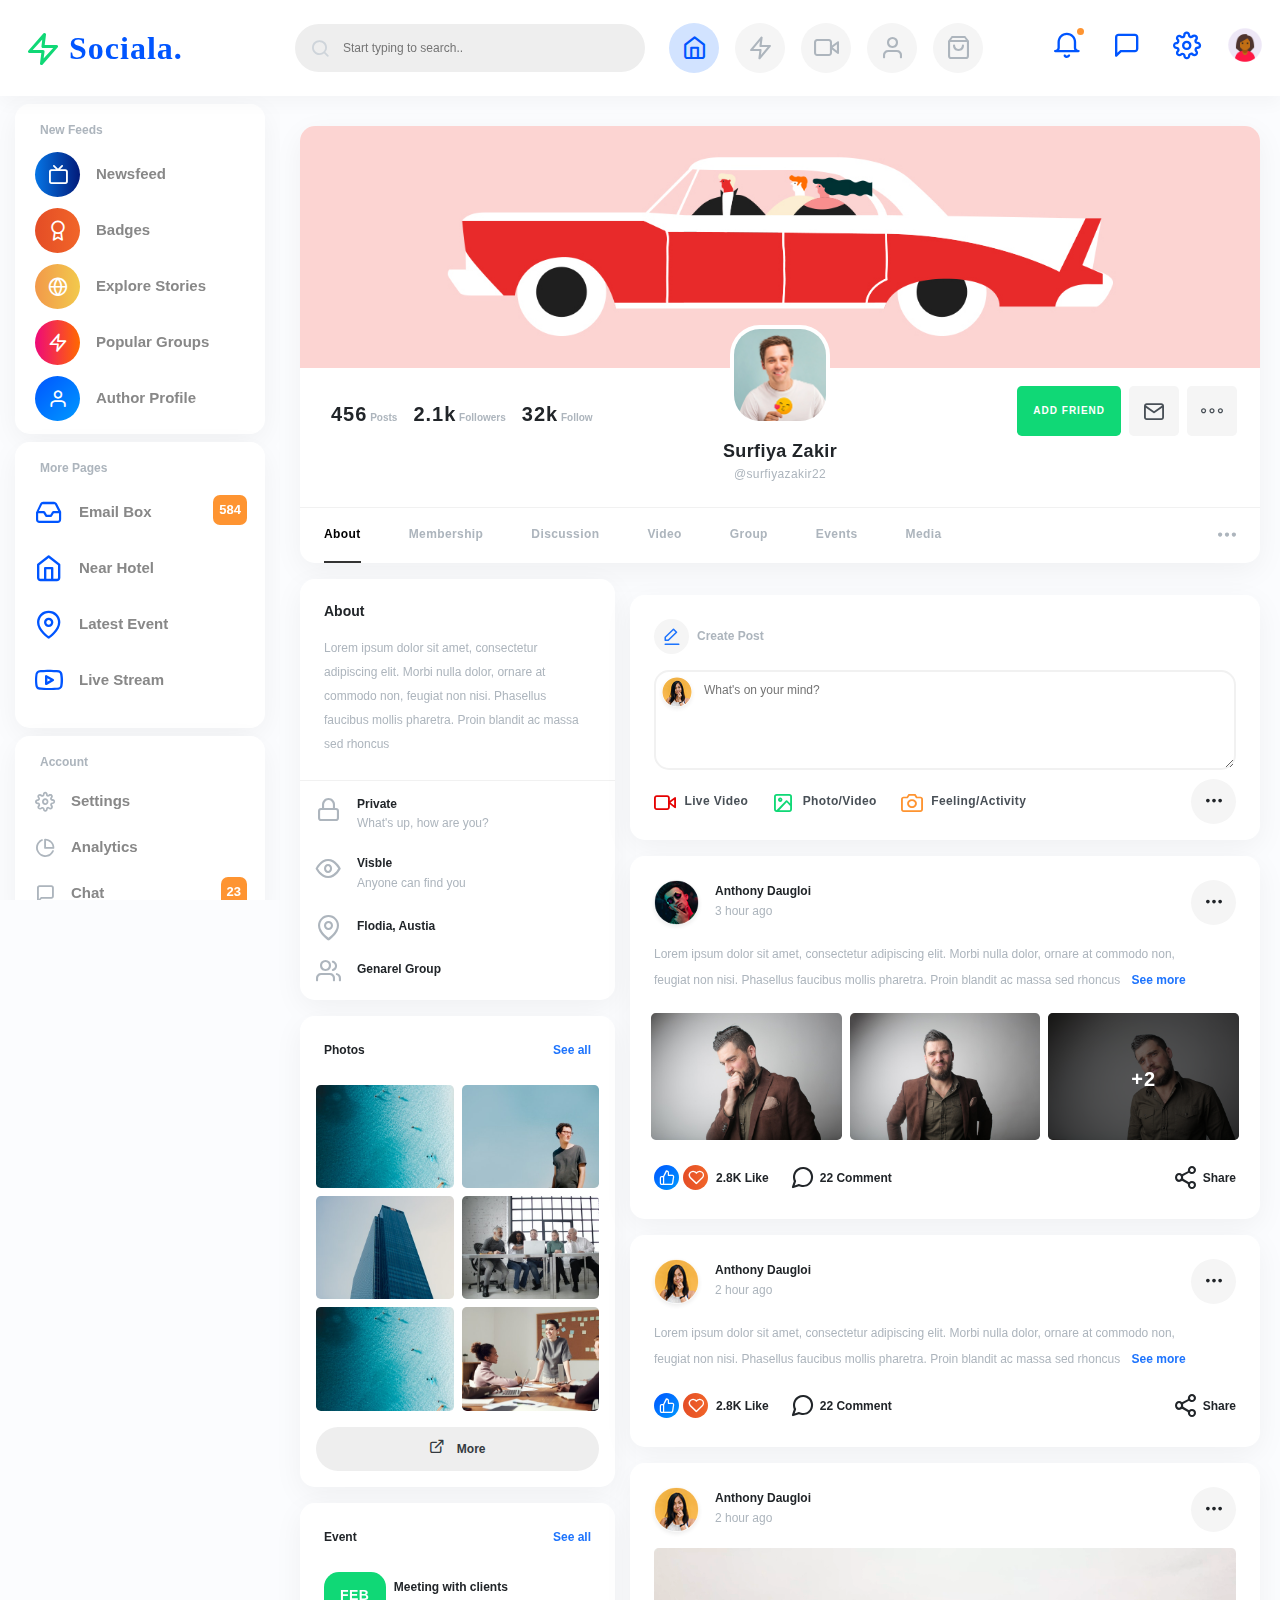
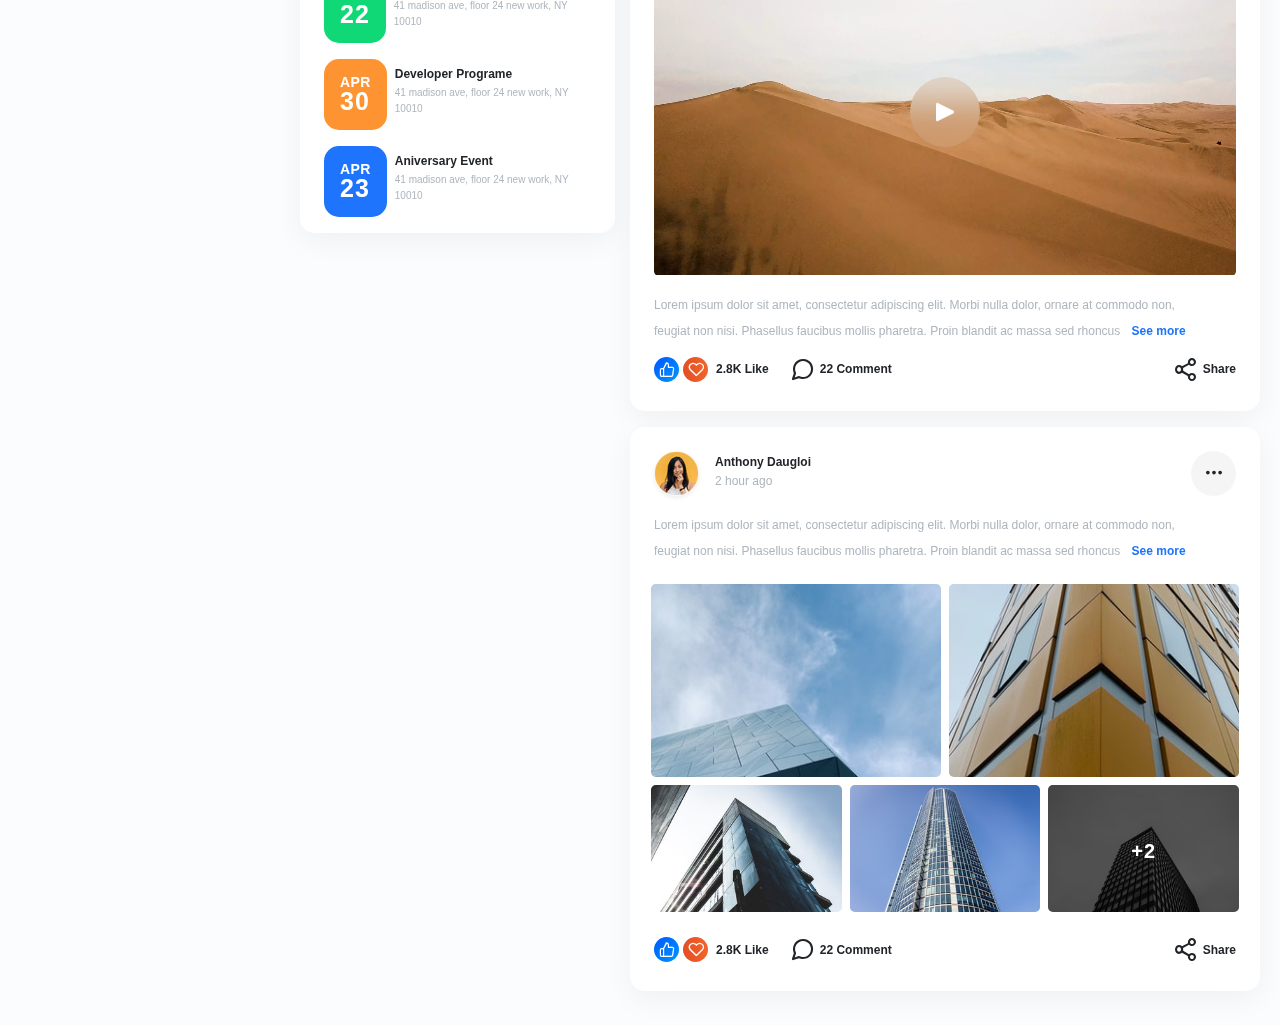
==== author-page.html @ 2d54204a "First Commit" ====
<!DOCTYPE html>
<html lang="en">
<head>
    <meta charset="UTF-8">
    <meta name="viewport" content="width=device-width, initial-scale=1.0">
    <meta http-equiv="X-UA-Compatible" content="ie=edge">
    <title>Sociala - Social Network App HTML Template </title>

    <link rel="stylesheet" href="css/themify-icons.css">
    <link rel="stylesheet" href="css/feather.css">
    <!-- Favicon icon -->
    <link rel="icon" type="image/png" sizes="16x16" href="images/favicon.png">
    <!-- Custom Stylesheet -->
    <link rel="stylesheet" href="css/style.css">
    <link rel="stylesheet" href="css/lightbox.css">

</head>

<body class="color-theme-blue mont-font">

    <div class="preloader"></div>

    
    <div class="main-wrapper">

        <!-- navigation top-->
        <div class="nav-header bg-white shadow-xs border-0">
            <div class="nav-top">
                <a href="index.html"><i class="feather-zap text-success display1-size me-2 ms-0"></i><span class="d-inline-block fredoka-font ls-3 fw-600 text-current font-xxl logo-text mb-0">Sociala. </span> </a>
                <a href="#" class="mob-menu ms-auto me-2 chat-active-btn"><i class="feather-message-circle text-grey-900 font-sm btn-round-md bg-greylight"></i></a>
                <a href="default-video.html" class="mob-menu me-2"><i class="feather-video text-grey-900 font-sm btn-round-md bg-greylight"></i></a>
                <a href="#" class="me-2 menu-search-icon mob-menu"><i class="feather-search text-grey-900 font-sm btn-round-md bg-greylight"></i></a>
                <button class="nav-menu me-0 ms-2"></button>
            </div>
            
            <form action="#" class="float-left header-search">
                <div class="form-group mb-0 icon-input">
                    <i class="feather-search font-sm text-grey-400"></i>
                    <input type="text" placeholder="Start typing to search.." class="bg-grey border-0 lh-32 pt-2 pb-2 ps-5 pe-3 font-xssss fw-500 rounded-xl w350 theme-dark-bg">
                </div>
            </form>
            <a href="default.html" class="p-2 text-center ms-3 menu-icon center-menu-icon"><i class="feather-home font-lg alert-primary btn-round-lg theme-dark-bg text-current "></i></a>
            <a href="default-storie.html" class="p-2 text-center ms-0 menu-icon center-menu-icon"><i class="feather-zap font-lg bg-greylight btn-round-lg theme-dark-bg text-grey-500 "></i></a>
            <a href="default-video.html" class="p-2 text-center ms-0 menu-icon center-menu-icon"><i class="feather-video font-lg bg-greylight btn-round-lg theme-dark-bg text-grey-500 "></i></a>
            <a href="default-group.html" class="p-2 text-center ms-0 menu-icon center-menu-icon"><i class="feather-user font-lg bg-greylight btn-round-lg theme-dark-bg text-grey-500 "></i></a>
            <a href="shop-2.html" class="p-2 text-center ms-0 menu-icon center-menu-icon"><i class="feather-shopping-bag font-lg bg-greylight btn-round-lg theme-dark-bg text-grey-500 "></i></a>

            <a href="#" class="p-2 text-center ms-auto menu-icon" id="dropdownMenu3" data-toggle="dropdown" aria-haspopup="true" aria-expanded="false" data-bs-toggle="dropdown"><span class="dot-count bg-warning"></span><i class="feather-bell font-xl text-current"></i></a>
            <div class="dropdown-menu dropdown-menu-end p-4 rounded-3 border-0 shadow-lg" aria-labelledby="dropdownMenu3">
                
                <h4 class="fw-700 font-xss mb-4">Notification</h4>
                <div class="card bg-transparent-card w-100 border-0 ps-5 mb-3">
                    <img src="images/user-8.png" alt="user" class="w40 position-absolute left-0">
                    <h5 class="font-xsss text-grey-900 mb-1 mt-0 fw-700 d-block">Hendrix Stamp <span class="text-grey-400 font-xsssss fw-600 float-right mt-1"> 3 min</span></h5>
                    <h6 class="text-grey-500 fw-500 font-xssss lh-4">There are many variations of pass..</h6>
                </div>
                <div class="card bg-transparent-card w-100 border-0 ps-5 mb-3">
                    <img src="images/user-4.png" alt="user" class="w40 position-absolute left-0">
                    <h5 class="font-xsss text-grey-900 mb-1 mt-0 fw-700 d-block">Goria Coast <span class="text-grey-400 font-xsssss fw-600 float-right mt-1"> 2 min</span></h5>
                    <h6 class="text-grey-500 fw-500 font-xssss lh-4">Mobile Apps UI Designer is require..</h6>
                </div>

                <div class="card bg-transparent-card w-100 border-0 ps-5 mb-3">
                    <img src="images/user-7.png" alt="user" class="w40 position-absolute left-0">
                    <h5 class="font-xsss text-grey-900 mb-1 mt-0 fw-700 d-block">Surfiya Zakir <span class="text-grey-400 font-xsssss fw-600 float-right mt-1"> 1 min</span></h5>
                    <h6 class="text-grey-500 fw-500 font-xssss lh-4">Mobile Apps UI Designer is require..</h6>
                </div>
                <div class="card bg-transparent-card w-100 border-0 ps-5">
                    <img src="images/user-6.png" alt="user" class="w40 position-absolute left-0">
                    <h5 class="font-xsss text-grey-900 mb-1 mt-0 fw-700 d-block">Victor Exrixon <span class="text-grey-400 font-xsssss fw-600 float-right mt-1"> 30 sec</span></h5>
                    <h6 class="text-grey-500 fw-500 font-xssss lh-4">Mobile Apps UI Designer is require..</h6>
                </div>
            </div>
            <a href="#" class="p-2 text-center ms-3 menu-icon chat-active-btn"><i class="feather-message-square font-xl text-current"></i></a>
            <div class="p-2 text-center ms-3 position-relative dropdown-menu-icon menu-icon cursor-pointer">
                <i class="feather-settings animation-spin d-inline-block font-xl text-current"></i>
                <div class="dropdown-menu-settings switchcolor-wrap">
                    <h4 class="fw-700 font-sm mb-4">Settings</h4>
                    <h6 class="font-xssss text-grey-500 fw-700 mb-3 d-block">Choose Color Theme</h6>
                    <ul>
                        <li>
                            <label class="item-radio item-content">
                                <input type="radio" name="color-radio" value="red" checked=""><i class="ti-check"></i>
                                <span class="circle-color bg-red" style="background-color: #ff3b30;"></span>
                            </label>
                        </li>
                        <li>
                            <label class="item-radio item-content">
                                <input type="radio" name="color-radio" value="green"><i class="ti-check"></i>
                                <span class="circle-color bg-green" style="background-color: #4cd964;"></span>
                            </label>
                        </li>
                        <li>
                            <label class="item-radio item-content">
                                <input type="radio" name="color-radio" value="blue" checked=""><i class="ti-check"></i>
                                <span class="circle-color bg-blue" style="background-color: #132977;"></span>
                            </label>
                        </li>
                        <li>
                            <label class="item-radio item-content">
                                <input type="radio" name="color-radio" value="pink"><i class="ti-check"></i>
                                <span class="circle-color bg-pink" style="background-color: #ff2d55;"></span>
                            </label>
                        </li>
                        <li>
                            <label class="item-radio item-content">
                                <input type="radio" name="color-radio" value="yellow"><i class="ti-check"></i>
                                <span class="circle-color bg-yellow" style="background-color: #ffcc00;"></span>
                            </label>
                        </li>
                        <li>
                            <label class="item-radio item-content">
                                <input type="radio" name="color-radio" value="orange"><i class="ti-check"></i>
                                <span class="circle-color bg-orange" style="background-color: #ff9500;"></span>
                            </label>
                        </li>
                        <li>
                            <label class="item-radio item-content">
                                <input type="radio" name="color-radio" value="gray"><i class="ti-check"></i>
                                <span class="circle-color bg-gray" style="background-color: #8e8e93;"></span>
                            </label>
                        </li>

                        <li>
                            <label class="item-radio item-content">
                                <input type="radio" name="color-radio" value="brown"><i class="ti-check"></i>
                                <span class="circle-color bg-brown" style="background-color: #D2691E;"></span>
                            </label>
                        </li>
                        <li>
                            <label class="item-radio item-content">
                                <input type="radio" name="color-radio" value="darkgreen"><i class="ti-check"></i>
                                <span class="circle-color bg-darkgreen" style="background-color: #228B22;"></span>
                            </label>
                        </li>
                        <li>
                            <label class="item-radio item-content">
                                <input type="radio" name="color-radio" value="deeppink"><i class="ti-check"></i>
                                <span class="circle-color bg-deeppink" style="background-color: #FFC0CB;"></span>
                            </label>
                        </li>
                        <li>
                            <label class="item-radio item-content">
                                <input type="radio" name="color-radio" value="cadetblue"><i class="ti-check"></i>
                                <span class="circle-color bg-cadetblue" style="background-color: #5f9ea0;"></span>
                            </label>
                        </li>
                        <li>
                            <label class="item-radio item-content">
                                <input type="radio" name="color-radio" value="darkorchid"><i class="ti-check"></i>
                                <span class="circle-color bg-darkorchid" style="background-color: #9932cc;"></span>
                            </label>
                        </li>
                    </ul>
                    
                    <div class="card bg-transparent-card border-0 d-block mt-3">
                        <h4 class="d-inline font-xssss mont-font fw-700">Header Background</h4>
                        <div class="d-inline float-right mt-1">
                            <label class="toggle toggle-menu-color"><input type="checkbox"><span class="toggle-icon"></span></label>
                        </div>
                    </div>
                    <div class="card bg-transparent-card border-0 d-block mt-3">
                        <h4 class="d-inline font-xssss mont-font fw-700">Menu Position</h4>
                        <div class="d-inline float-right mt-1">
                            <label class="toggle toggle-menu"><input type="checkbox"><span class="toggle-icon"></span></label>
                        </div>
                    </div>
                    <div class="card bg-transparent-card border-0 d-block mt-3">
                        <h4 class="d-inline font-xssss mont-font fw-700">Dark Mode</h4>
                        <div class="d-inline float-right mt-1">
                            <label class="toggle toggle-dark"><input type="checkbox"><span class="toggle-icon"></span></label>
                        </div>
                    </div>
                    
                </div>
            </div>
            

            <a href="default-settings.html" class="p-0 ms-3 menu-icon"><img src="images/profile-4.png" alt="user" class="w40 mt--1"></a>
            
        </div>
        <!-- navigation top -->

        <!-- navigation left -->
        <nav class="navigation scroll-bar">
            <div class="container ps-0 pe-0">
                <div class="nav-content">
                    <div class="nav-wrap bg-white bg-transparent-card rounded-xxl shadow-xss pt-3 pb-1 mb-2 mt-2">
                        <div class="nav-caption fw-600 font-xssss text-grey-500"><span>New </span>Feeds</div>
                        <ul class="mb-1 top-content">
                            <li class="logo d-none d-xl-block d-lg-block"></li>
                            <li><a href="default.html" class="nav-content-bttn open-font" ><i class="feather-tv btn-round-md bg-blue-gradiant me-3"></i><span>Newsfeed</span></a></li>
                            <li><a href="default-badge.html" class="nav-content-bttn open-font" ><i class="feather-award btn-round-md bg-red-gradiant me-3"></i><span>Badges</span></a></li>
                            <li><a href="default-storie.html" class="nav-content-bttn open-font" ><i class="feather-globe btn-round-md bg-gold-gradiant me-3"></i><span>Explore Stories</span></a></li>
                            <li><a href="default-group.html" class="nav-content-bttn open-font" ><i class="feather-zap btn-round-md bg-mini-gradiant me-3"></i><span>Popular Groups</span></a></li>
                            <li><a href="user-page.html" class="nav-content-bttn open-font"><i class="feather-user btn-round-md bg-primary-gradiant me-3"></i><span>Author Profile </span></a></li>                        
                        </ul>
                    </div>

                    <div class="nav-wrap bg-white bg-transparent-card rounded-xxl shadow-xss pt-3 pb-1 mb-2">
                        <div class="nav-caption fw-600 font-xssss text-grey-500"><span>More </span>Pages</div>
                        <ul class="mb-3">
                            <li><a href="default-email-box.html" class="nav-content-bttn open-font"><i class="font-xl text-current feather-inbox me-3"></i><span>Email Box</span><span class="circle-count bg-warning mt-1">584</span></a></li>
                            <li><a href="default-hotel.html" class="nav-content-bttn open-font"><i class="font-xl text-current feather-home me-3"></i><span>Near Hotel</span></a></li>
                            <li><a href="default-event.html" class="nav-content-bttn open-font"><i class="font-xl text-current feather-map-pin me-3"></i><span>Latest Event</span></a></li>
                            <li><a href="default-live-stream.html" class="nav-content-bttn open-font"><i class="font-xl text-current feather-youtube me-3"></i><span>Live Stream</span></a></li>                        
                        </ul>
                    </div>
                    <div class="nav-wrap bg-white bg-transparent-card rounded-xxl shadow-xss pt-3 pb-1">
                        <div class="nav-caption fw-600 font-xssss text-grey-500"><span></span> Account</div>
                        <ul class="mb-1">
                            <li class="logo d-none d-xl-block d-lg-block"></li>
                            <li><a href="default-settings.html" class="nav-content-bttn open-font h-auto pt-2 pb-2"><i class="font-sm feather-settings me-3 text-grey-500"></i><span>Settings</span></a></li>
                            <li><a href="default-analytics.html" class="nav-content-bttn open-font h-auto pt-2 pb-2"><i class="font-sm feather-pie-chart me-3 text-grey-500"></i><span>Analytics</span></a></li>
                            <li><a href="default-message.html" class="nav-content-bttn open-font h-auto pt-2 pb-2"><i class="font-sm feather-message-square me-3 text-grey-500"></i><span>Chat</span><span class="circle-count bg-warning mt-0">23</span></a></li>
                        </ul>
                    </div>
                </div>
            </div>
        </nav>
        <!-- navigation left -->
        <!-- main content -->
        <div class="main-content right-chat-active">
            
            <div class="middle-sidebar-bottom">
                <div class="middle-sidebar-left">
                    <div class="row">
                        <div class="col-xl-12">
                            <div class="card w-100 shadow-xss rounded-xxl border-0 mb-3 mt-3 overflow-hidden">
                                <div class="card-body position-relative h240 bg-image-cover bg-image-center" style="background-image: url(images/bb-9.jpg);"></div>
                                <div class="card-body d-block pt-4 text-center position-relative">
                                    <figure class="avatar mt--6 position-relative w75 z-index-1 w100 z-index-1 ms-auto me-auto"><img src="images/pt-1.jpg" alt="image" class="p-1 bg-white rounded-xl w-100"></figure>

                                    <h4 class="font-xs ls-1 fw-700 text-grey-900">Surfiya Zakir <span class="d-block font-xssss fw-500 mt-1 lh-3 text-grey-500">@surfiyazakir22</span></h4>
                                    <div class="d-flex align-items-center pt-0 position-absolute left-15 top-10 mt-4 ms-2">
                                        <h4 class="font-xsssss text-center d-none d-lg-block text-grey-500 fw-600 ms-2 me-2"><b class="text-grey-900 mb-1 font-sm fw-700 d-inline-block ls-3 text-dark">456 </b> Posts</h4>
                                        <h4 class="font-xsssss text-center d-none d-lg-block text-grey-500 fw-600 ms-2 me-2"><b class="text-grey-900 mb-1 font-sm fw-700 d-inline-block ls-3 text-dark">2.1k </b> Followers</h4>
                                        <h4 class="font-xsssss text-center d-none d-lg-block text-grey-500 fw-600 ms-2 me-2"><b class="text-grey-900 mb-1 font-sm fw-700 d-inline-block ls-3 text-dark">32k </b> Follow</h4>
                                    </div>
                                    <div class="d-flex align-items-center justify-content-center position-absolute right-15 top-10 mt-2 me-2">
                                        <a href="#" class="d-none d-lg-block bg-success p-3 z-index-1 rounded-3 text-white font-xsssss text-uppercase fw-700 ls-3">Add Friend</a>
                                        <a href="#" class="d-none d-lg-block bg-greylight btn-round-lg ms-2 rounded-3 text-grey-700"><i class="feather-mail font-md"></i></a>
                                        <a href="#" id="dropdownMenu8" class="d-none d-lg-block btn-round-lg ms-2 rounded-3 text-grey-700 bg-greylight" data-toggle="dropdown" aria-haspopup="true" aria-expanded="false"><i class="ti-more font-md"></i></a>
                                        <div class="dropdown-menu dropdown-menu-end p-4 rounded-xxl border-0 shadow-lg" aria-labelledby="dropdownMenu8">
                                            <div class="card-body p-0 d-flex">
                                                <i class="feather-bookmark text-grey-500 me-3 font-lg"></i>
                                                <h4 class="fw-600 text-grey-900 font-xssss mt-0 me-0">Save Link <span class="d-block font-xsssss fw-500 mt-1 lh-3 text-grey-500">Add this to your saved items</span></h4>
                                            </div>
                                            <div class="card-body p-0 d-flex mt-2">
                                                <i class="feather-alert-circle text-grey-500 me-3 font-lg"></i>
                                                <h4 class="fw-600 text-grey-900 font-xssss mt-0 me-0">Hide Post <span class="d-block font-xsssss fw-500 mt-1 lh-3 text-grey-500">Save to your saved items</span></h4>
                                            </div>
                                            <div class="card-body p-0 d-flex mt-2">
                                                <i class="feather-alert-octagon text-grey-500 me-3 font-lg"></i>
                                                <h4 class="fw-600 text-grey-900 font-xssss mt-0 me-0">Hide all from Group <span class="d-block font-xsssss fw-500 mt-1 lh-3 text-grey-500">Save to your saved items</span></h4>
                                            </div>
                                            <div class="card-body p-0 d-flex mt-2">
                                                <i class="feather-lock text-grey-500 me-3 font-lg"></i>
                                                <h4 class="fw-600 mb-0 text-grey-900 font-xssss mt-0 me-0">Unfollow Group <span class="d-block font-xsssss fw-500 mt-1 lh-3 text-grey-500">Save to your saved items</span></h4>
                                            </div>
                                        </div>
                                    </div>
                                </div>
                                
                                <div class="card-body d-block w-100 shadow-none mb-0 p-0 border-top-xs">
                                    <ul class="nav nav-tabs h55 d-flex product-info-tab border-bottom-0 ps-4" id="pills-tab" role="tablist">
                                        <li class="active list-inline-item me-5"><a class="fw-700 font-xssss text-grey-500 pt-3 pb-3 ls-1 d-inline-block active" href="#navtabs1" data-toggle="tab">About</a></li>
                                        <li class="list-inline-item me-5"><a class="fw-700 font-xssss text-grey-500 pt-3 pb-3 ls-1 d-inline-block" href="#navtabs2" data-toggle="tab">Membership</a></li>
                                        <li class="list-inline-item me-5"><a class="fw-700 font-xssss text-grey-500 pt-3 pb-3 ls-1 d-inline-block" href="#navtabs3" data-toggle="tab">Discussion</a></li>
                                        <li class="list-inline-item me-5"><a class="fw-700 font-xssss text-grey-500 pt-3 pb-3 ls-1 d-inline-block" href="#navtabs4" data-toggle="tab">Video</a></li>
                                        <li class="list-inline-item me-5"><a class="fw-700 font-xssss text-grey-500 pt-3 pb-3 ls-1 d-inline-block" href="#navtabs3" data-toggle="tab">Group</a></li>
                                        <li class="list-inline-item me-5"><a class="fw-700 font-xssss text-grey-500 pt-3 pb-3 ls-1 d-inline-block" href="#navtabs1" data-toggle="tab">Events</a></li>
                                        <li class="list-inline-item me-5"><a class="fw-700 me-sm-5 font-xssss text-grey-500 pt-3 pb-3 ls-1 d-inline-block" href="#navtabs7" data-toggle="tab">Media</a></li>
                                        <li class="list-inline-item ms-auto mt-3 me-4"><a href="#" class=""><i class="ti-more-alt text-grey-500 font-xs"></i></a></li>
                                    </ul>
                                </div>
                            </div>
                        </div>
                        <div class="col-xl-4 col-xxl-3 col-lg-4 pe-0">
                            <div class="card w-100 shadow-xss rounded-xxl border-0 mb-3">
                                <div class="card-body d-block p-4">
                                    <h4 class="fw-700 mb-3 font-xsss text-grey-900">About</h4>
                                    <p class="fw-500 text-grey-500 lh-24 font-xssss mb-0">Lorem ipsum dolor sit amet, consectetur adipiscing elit. Morbi nulla dolor, ornare at commodo non, feugiat non nisi. Phasellus faucibus mollis pharetra. Proin blandit ac massa sed rhoncus</p>
                                </div>
                                <div class="card-body border-top-xs d-flex">
                                    <i class="feather-lock text-grey-500 me-3 font-lg"></i>
                                    <h4 class="fw-700 text-grey-900 font-xssss mt-0">Private <span class="d-block font-xssss fw-500 mt-1 lh-3 text-grey-500">What's up, how are you?</span></h4>
                                </div>

                                <div class="card-body d-flex pt-0">
                                    <i class="feather-eye text-grey-500 me-3 font-lg"></i>
                                    <h4 class="fw-700 text-grey-900 font-xssss mt-0">Visble <span class="d-block font-xssss fw-500 mt-1 lh-3 text-grey-500">Anyone can find you</span></h4>
                                </div>
                                <div class="card-body d-flex pt-0">
                                    <i class="feather-map-pin text-grey-500 me-3 font-lg"></i>
                                    <h4 class="fw-700 text-grey-900 font-xssss mt-1">Flodia, Austia </h4>
                                </div>
                                <div class="card-body d-flex pt-0">
                                    <i class="feather-users text-grey-500 me-3 font-lg"></i>
                                    <h4 class="fw-700 text-grey-900 font-xssss mt-1">Genarel Group</h4>
                                </div>
                            </div>
                            <div class="card w-100 shadow-xss rounded-xxl border-0 mb-3">
                                <div class="card-body d-flex align-items-center  p-4">
                                    <h4 class="fw-700 mb-0 font-xssss text-grey-900">Photos</h4>
                                    <a href="#" class="fw-600 ms-auto font-xssss text-primary">See all</a>
                                </div>
                                <div class="card-body d-block pt-0 pb-2">
                                    <div class="row">
                                        <div class="col-6 mb-2 pe-1"><a href="images/e-2.jpg" data-lightbox="roadtrip"><img src="images/e-2.jpg" alt="image" class="img-fluid rounded-3 w-100"></a></div>
                                        <div class="col-6 mb-2 ps-1"><a href="images/e-3.jpg" data-lightbox="roadtrip"><img src="images/e-3.jpg" alt="image" class="img-fluid rounded-3 w-100"></a></div>
                                        <div class="col-6 mb-2 pe-1"><a href="images/e-4.jpg" data-lightbox="roadtrip"><img src="images/e-4.jpg" alt="image" class="img-fluid rounded-3 w-100"></a></div>
                                        <div class="col-6 mb-2 ps-1"><a href="images/e-5.jpg" data-lightbox="roadtrip"><img src="images/e-5.jpg" alt="image" class="img-fluid rounded-3 w-100"></a></div>
                                        <div class="col-6 mb-2 pe-1"><a href="images/e-2.jpg" data-lightbox="roadtrip"><img src="images/e-2.jpg" alt="image" class="img-fluid rounded-3 w-100"></a></div>
                                        <div class="col-6 mb-2 ps-1"><a href="images/e-1.jpg" data-lightbox="roadtrip"><img src="images/e-1.jpg" alt="image" class="img-fluid rounded-3 w-100"></a></div>
                                    </div>
                                </div>
                                <div class="card-body d-block w-100 pt-0">
                                    <a href="#" class="p-2 lh-28 w-100 d-block bg-grey text-grey-800 text-center font-xssss fw-700 rounded-xl"><i class="feather-external-link font-xss me-2"></i> More</a>
                                </div>
                            </div>
                            
                            <div class="card w-100 shadow-xss rounded-xxl border-0 mb-3">
                                <div class="card-body d-flex align-items-center  p-4">
                                    <h4 class="fw-700 mb-0 font-xssss text-grey-900">Event</h4>
                                    <a href="#" class="fw-600 ms-auto font-xssss text-primary">See all</a>
                                </div>
                                <div class="card-body d-flex pt-0 ps-4 pe-4 pb-3 overflow-hidden">
                                    <div class="bg-success me-2 p-3 rounded-xxl"><h4 class="fw-700 font-lg ls-3 lh-1 text-white mb-0"><span class="ls-1 d-block font-xsss text-white fw-600">FEB</span>22</h4></div>
                                    <h4 class="fw-700 text-grey-900 font-xssss mt-2">Meeting with clients <span class="d-block font-xsssss fw-500 mt-1 lh-4 text-grey-500">41 madison ave, floor 24 new work, NY 10010</span> </h4>
                                </div>

                                <div class="card-body d-flex pt-0 ps-4 pe-4 pb-3 overflow-hidden">
                                    <div class="bg-warning me-2 p-3 rounded-xxl"><h4 class="fw-700 font-lg ls-3 lh-1 text-white mb-0"><span class="ls-1 d-block font-xsss text-white fw-600">APR</span>30</h4></div>
                                    <h4 class="fw-700 text-grey-900 font-xssss mt-2">Developer Programe <span class="d-block font-xsssss fw-500 mt-1 lh-4 text-grey-500">41 madison ave, floor 24 new work, NY 10010</span> </h4>
                                </div>

                                <div class="card-body d-flex pt-0 ps-4 pe-4 pb-3 overflow-hidden">
                                    <div class="bg-primary me-2 p-3 rounded-xxl"><h4 class="fw-700 font-lg ls-3 lh-1 text-white mb-0"><span class="ls-1 d-block font-xsss text-white fw-600">APR</span>23</h4></div>
                                    <h4 class="fw-700 text-grey-900 font-xssss mt-2">Aniversary Event <span class="d-block font-xsssss fw-500 mt-1 lh-4 text-grey-500">41 madison ave, floor 24 new work, NY 10010</span> </h4>
                                </div>
                                 
                            </div>

                        </div>
                        <div class="col-xl-8 col-xxl-9 col-lg-8">

                            <div class="card w-100 shadow-xss rounded-xxl border-0 ps-4 pt-4 pe-4 pb-3 mb-3 mt-3">
                                <div class="card-body p-0">
                                    <a href="#" class=" font-xssss fw-600 text-grey-500 card-body p-0 d-flex align-items-center"><i class="btn-round-sm font-xs text-primary feather-edit-3 me-2 bg-greylight"></i>Create Post</a>
                                </div>
                                <div class="card-body p-0 mt-3 position-relative">
                                    <figure class="avatar position-absolute ms-2 mt-1 top-5"><img src="images/user-8.png" alt="image" class="shadow-sm rounded-circle w30"></figure>
                                    <textarea name="message" class="h100 bor-0 w-100 rounded-xxl p-2 ps-5 font-xssss text-grey-500 fw-500 border-light-md theme-dark-bg" cols="30" rows="10" placeholder="What's on your mind?"></textarea>
                                </div>
                                <div class="card-body d-flex p-0 mt-0">
                                    <a href="#" class="d-flex align-items-center font-xssss fw-600 ls-1 text-grey-700 text-dark pe-4"><i class="font-md text-danger feather-video me-2"></i><span class="d-none-xs">Live Video</span></a>
                                    <a href="#" class="d-flex align-items-center font-xssss fw-600 ls-1 text-grey-700 text-dark pe-4"><i class="font-md text-success feather-image me-2"></i><span class="d-none-xs">Photo/Video</span></a>
                                    <a href="#" class="d-flex align-items-center font-xssss fw-600 ls-1 text-grey-700 text-dark pe-4"><i class="font-md text-warning feather-camera me-2"></i><span class="d-none-xs">Feeling/Activity</span></a>
                                    <a href="#" class="ms-auto" id="dropdownMenu4" data-toggle="dropdown" aria-haspopup="true" aria-expanded="false"><i class="ti-more-alt text-grey-900 btn-round-md bg-greylight font-xss"></i></a>
                                    <div class="dropdown-menu dropdown-menu-end p-4 rounded-xxl border-0 shadow-lg" aria-labelledby="dropdownMenu4">
                                        <div class="card-body p-0 d-flex">
                                            <i class="feather-bookmark text-grey-500 me-3 font-lg"></i>
                                            <h4 class="fw-600 text-grey-900 font-xssss mt-0 me-4">Save Link <span class="d-block font-xsssss fw-500 mt-1 lh-3 text-grey-500">Add this to your saved items</span></h4>
                                        </div>
                                        <div class="card-body p-0 d-flex mt-2">
                                            <i class="feather-alert-circle text-grey-500 me-3 font-lg"></i>
                                            <h4 class="fw-600 text-grey-900 font-xssss mt-0 me-4">Hide Post <span class="d-block font-xsssss fw-500 mt-1 lh-3 text-grey-500">Save to your saved items</span></h4>
                                        </div>
                                        <div class="card-body p-0 d-flex mt-2">
                                            <i class="feather-alert-octagon text-grey-500 me-3 font-lg"></i>
                                            <h4 class="fw-600 text-grey-900 font-xssss mt-0 me-4">Hide all from Group <span class="d-block font-xsssss fw-500 mt-1 lh-3 text-grey-500">Save to your saved items</span></h4>
                                        </div>
                                        <div class="card-body p-0 d-flex mt-2">
                                            <i class="feather-lock text-grey-500 me-3 font-lg"></i>
                                            <h4 class="fw-600 mb-0 text-grey-900 font-xssss mt-0 me-4">Unfollow Group <span class="d-block font-xsssss fw-500 mt-1 lh-3 text-grey-500">Save to your saved items</span></h4>
                                        </div>
                                    </div>
                                </div>
                            </div>


                            <div class="card w-100 shadow-xss rounded-xxl border-0 p-4 mb-3">
                                <div class="card-body p-0 d-flex">
                                    <figure class="avatar me-3"><img src="images/user-7.png" alt="image" class="shadow-sm rounded-circle w45"></figure>
                                    <h4 class="fw-700 text-grey-900 font-xssss mt-1">Anthony Daugloi <span class="d-block font-xssss fw-500 mt-1 lh-3 text-grey-500">3 hour ago</span></h4>
                                    <a href="#" class="ms-auto" id="dropdownMenu21" data-toggle="dropdown" aria-haspopup="true" aria-expanded="false"><i class="ti-more-alt text-grey-900 btn-round-md bg-greylight font-xss"></i></a>
                                    <div class="dropdown-menu dropdown-menu-end p-4 rounded-xxl border-0 shadow-lg" aria-labelledby="dropdownMenu21">
                                        <div class="card-body p-0 d-flex">
                                            <i class="feather-bookmark text-grey-500 me-3 font-lg"></i>
                                            <h4 class="fw-600 text-grey-900 font-xssss mt-0 me-4">Save Link <span class="d-block font-xsssss fw-500 mt-1 lh-3 text-grey-500">Add this to your saved items</span></h4>
                                        </div>
                                        <div class="card-body p-0 d-flex mt-2">
                                            <i class="feather-alert-circle text-grey-500 me-3 font-lg"></i>
                                            <h4 class="fw-600 text-grey-900 font-xssss mt-0 me-4">Hide Post <span class="d-block font-xsssss fw-500 mt-1 lh-3 text-grey-500">Save to your saved items</span></h4>
                                        </div>
                                        <div class="card-body p-0 d-flex mt-2">
                                            <i class="feather-alert-octagon text-grey-500 me-3 font-lg"></i>
                                            <h4 class="fw-600 text-grey-900 font-xssss mt-0 me-4">Hide all from Group <span class="d-block font-xsssss fw-500 mt-1 lh-3 text-grey-500">Save to your saved items</span></h4>
                                        </div>
                                        <div class="card-body p-0 d-flex mt-2">
                                            <i class="feather-lock text-grey-500 me-3 font-lg"></i>
                                            <h4 class="fw-600 mb-0 text-grey-900 font-xssss mt-0 me-4">Unfollow Group <span class="d-block font-xsssss fw-500 mt-1 lh-3 text-grey-500">Save to your saved items</span></h4>
                                        </div>
                                    </div>
                                </div>
                                <div class="card-body p-0 me-lg-5">
                                    <p class="fw-500 text-grey-500 lh-26 font-xssss w-100">Lorem ipsum dolor sit amet, consectetur adipiscing elit. Morbi nulla dolor, ornare at commodo non, feugiat non nisi. Phasellus faucibus mollis pharetra. Proin blandit ac massa sed rhoncus <a href="#" class="fw-600 text-primary ms-2">See more</a></p>
                                </div>
                                <div class="card-body d-block p-0">
                                    <div class="row ps-2 pe-2">
                                        <div class="col-xs-4 col-sm-4 p-1"><a href="images/t-10.jpg" data-lightbox="roadtrip"><img src="images/t-10.jpg" class="rounded-3 w-100" alt="image"></a></div>
                                        <div class="col-xs-4 col-sm-4 p-1"><a href="images/t-11.jpg" data-lightbox="roadtrip"><img src="images/t-11.jpg" class="rounded-3 w-100" alt="image"></a></div>
                                        <div class="col-xs-4 col-sm-4 p-1"><a href="images/t-12.jpg" data-lightbox="roadtrip" class="position-relative d-block"><img src="images/t-12.jpg" class="rounded-3 w-100" alt="image"><span class="img-count font-sm text-white ls-3 fw-600"><b>+2</b></span></a></div>
                                    </div>
                                </div>
                                <div class="card-body d-flex p-0 mt-3">
                                    <a href="#" class="d-flex align-items-center fw-600 text-grey-900 text-dark lh-26 font-xssss me-3"><i class="feather-thumbs-up text-white bg-primary-gradiant me-1 btn-round-xs font-xss"></i> <i class="feather-heart text-white bg-red-gradiant me-2 btn-round-xs font-xss"></i>2.8K Like</a>
                                    <a href="#" class="d-flex align-items-center fw-600 text-grey-900 text-dark lh-26 font-xssss"><i class="feather-message-circle text-dark text-grey-900 btn-round-sm font-lg"></i>22 Comment</a>
                                    <a href="#" class="ms-auto d-flex align-items-center fw-600 text-grey-900 text-dark lh-26 font-xssss"><i class="feather-share-2 text-grey-900 text-dark btn-round-sm font-lg"></i><span class="d-none-xs">Share</span></a>
                                </div>
                            </div>
                            
                            <div class="card w-100 shadow-xss rounded-xxl border-0 p-4 mb-0">
                                <div class="card-body p-0 d-flex">
                                    <figure class="avatar me-3"><img src="images/user-8.png" alt="image" class="shadow-sm rounded-circle w45"></figure>
                                    <h4 class="fw-700 text-grey-900 font-xssss mt-1">Anthony Daugloi <span class="d-block font-xssss fw-500 mt-1 lh-3 text-grey-500">2 hour ago</span></h4>
                                    <a href="#" class="ms-auto" id="dropdownMenu2" data-toggle="dropdown" aria-haspopup="true" aria-expanded="false"><i class="ti-more-alt text-grey-900 btn-round-md bg-greylight font-xss"></i></a>
                                    <div class="dropdown-menu dropdown-menu-end p-4 rounded-xxl border-0 shadow-lg" aria-labelledby="dropdownMenu2">
                                        <div class="card-body p-0 d-flex">
                                            <i class="feather-bookmark text-grey-500 me-3 font-lg"></i>
                                            <h4 class="fw-600 text-grey-900 font-xssss mt-0 me-4">Save Link <span class="d-block font-xsssss fw-500 mt-1 lh-3 text-grey-500">Add this to your saved items</span></h4>
                                        </div>
                                        <div class="card-body p-0 d-flex mt-2">
                                            <i class="feather-alert-circle text-grey-500 me-3 font-lg"></i>
                                            <h4 class="fw-600 text-grey-900 font-xssss mt-0 me-4">Hide Post <span class="d-block font-xsssss fw-500 mt-1 lh-3 text-grey-500">Save to your saved items</span></h4>
                                        </div>
                                        <div class="card-body p-0 d-flex mt-2">
                                            <i class="feather-alert-octagon text-grey-500 me-3 font-lg"></i>
                                            <h4 class="fw-600 text-grey-900 font-xssss mt-0 me-4">Hide all from Group <span class="d-block font-xsssss fw-500 mt-1 lh-3 text-grey-500">Save to your saved items</span></h4>
                                        </div>
                                        <div class="card-body p-0 d-flex mt-2">
                                            <i class="feather-lock text-grey-500 me-3 font-lg"></i>
                                            <h4 class="fw-600 mb-0 text-grey-900 font-xssss mt-0 me-4">Unfollow Group <span class="d-block font-xsssss fw-500 mt-1 lh-3 text-grey-500">Save to your saved items</span></h4>
                                        </div>
                                    </div>
                                </div>
                                <div class="card-body p-0 me-lg-5">
                                    <p class="fw-500 text-grey-500 lh-26 font-xssss w-100">Lorem ipsum dolor sit amet, consectetur adipiscing elit. Morbi nulla dolor, ornare at commodo non, feugiat non nisi. Phasellus faucibus mollis pharetra. Proin blandit ac massa sed rhoncus <a href="#" class="fw-600 text-primary ms-2">See more</a></p>
                                </div>
                                <div class="card-body d-flex p-0">
                                    <a href="#" class="d-flex align-items-center fw-600 text-grey-900 text-dark lh-26 font-xssss me-3"><i class="feather-thumbs-up text-white bg-primary-gradiant me-1 btn-round-xs font-xss"></i> <i class="feather-heart text-white bg-red-gradiant me-2 btn-round-xs font-xss"></i>2.8K Like</a>
                                    <a href="#" class="d-flex align-items-center fw-600 text-grey-900 text-dark lh-26 font-xssss"><i class="feather-message-circle text-dark text-grey-900 btn-round-sm font-lg"></i>22 Comment</a>
                                    <a href="#" class="ms-auto d-flex align-items-center fw-600 text-grey-900 text-dark lh-26 font-xssss"><i class="feather-share-2 text-grey-900 text-dark btn-round-sm font-lg"></i><span class="d-none-xs">Share</span></a>
                                </div>
                            </div>



                            <div class="card w-100 shadow-xss rounded-xxl border-0 p-4 mb-3 mt-3">
                                <div class="card-body p-0 d-flex">
                                    <figure class="avatar me-3"><img src="images/user-8.png" alt="image" class="shadow-sm rounded-circle w45"></figure>
                                    <h4 class="fw-700 text-grey-900 font-xssss mt-1">Anthony Daugloi <span class="d-block font-xssss fw-500 mt-1 lh-3 text-grey-500">2 hour ago</span></h4>
                                    <a href="#" class="ms-auto" id="dropdownMenu5" data-toggle="dropdown" aria-haspopup="true" aria-expanded="false"><i class="ti-more-alt text-grey-900 btn-round-md bg-greylight font-xss"></i></a>
                                    <div class="dropdown-menu dropdown-menu-end p-4 rounded-xxl border-0 shadow-lg" aria-labelledby="dropdownMenu5">
                                        <div class="card-body p-0 d-flex">
                                            <i class="feather-bookmark text-grey-500 me-3 font-lg"></i>
                                            <h4 class="fw-600 text-grey-900 font-xssss mt-0 me-4">Save Link <span class="d-block font-xsssss fw-500 mt-1 lh-3 text-grey-500">Add this to your saved items</span></h4>
                                        </div>
                                        <div class="card-body p-0 d-flex mt-2">
                                            <i class="feather-alert-circle text-grey-500 me-3 font-lg"></i>
                                            <h4 class="fw-600 text-grey-900 font-xssss mt-0 me-4">Hide Post <span class="d-block font-xsssss fw-500 mt-1 lh-3 text-grey-500">Save to your saved items</span></h4>
                                        </div>
                                        <div class="card-body p-0 d-flex mt-2">
                                            <i class="feather-alert-octagon text-grey-500 me-3 font-lg"></i>
                                            <h4 class="fw-600 text-grey-900 font-xssss mt-0 me-4">Hide all from Group <span class="d-block font-xsssss fw-500 mt-1 lh-3 text-grey-500">Save to your saved items</span></h4>
                                        </div>
                                        <div class="card-body p-0 d-flex mt-2">
                                            <i class="feather-lock text-grey-500 me-3 font-lg"></i>
                                            <h4 class="fw-600 mb-0 text-grey-900 font-xssss mt-0 me-4">Unfollow Group <span class="d-block font-xsssss fw-500 mt-1 lh-3 text-grey-500">Save to your saved items</span></h4>
                                        </div>
                                    </div>
                                </div>
                                <div class="card-body p-0 mb-3 rounded-3 overflow-hidden">
                                    <a href="#" class="video-btn">
                                        <video autoplay loop class="float-right w-100">
                                            <source src="images/v-2.mp4" type="video/mp4">
                                        </video>
                                    </a>
                                </div>
                                <div class="card-body p-0 me-lg-5">
                                    <p class="fw-500 text-grey-500 lh-26 font-xssss w-100 mb-2">Lorem ipsum dolor sit amet, consectetur adipiscing elit. Morbi nulla dolor, ornare at commodo non, feugiat non nisi. Phasellus faucibus mollis pharetra. Proin blandit ac massa sed rhoncus <a href="#" class="fw-600 text-primary ms-2">See more</a></p>
                                </div>
                                <div class="card-body d-flex p-0">
                                    <a href="#" class="d-flex align-items-center fw-600 text-grey-900 text-dark lh-26 font-xssss me-3"><i class="feather-thumbs-up text-white bg-primary-gradiant me-1 btn-round-xs font-xss"></i> <i class="feather-heart text-white bg-red-gradiant me-2 btn-round-xs font-xss"></i>2.8K Like</a>
                                    <a href="#" class="d-flex align-items-center fw-600 text-grey-900 text-dark lh-26 font-xssss"><i class="feather-message-circle text-dark text-grey-900 btn-round-sm font-lg"></i>22 Comment</a>
                                    <a href="#" class="ms-auto d-flex align-items-center fw-600 text-grey-900 text-dark lh-26 font-xssss"><i class="feather-share-2 text-grey-900 text-dark btn-round-sm font-lg"></i><span class="d-none-xs">Share</span></a>
                                </div>
                            </div>

                            <div class="card w-100 shadow-xss rounded-xxl border-0 p-4 mb-4">
                                <div class="card-body p-0 d-flex">
                                    <figure class="avatar me-3"><img src="images/user-8.png" alt="image" class="shadow-sm rounded-circle w45"></figure>
                                    <h4 class="fw-700 text-grey-900 font-xssss mt-1">Anthony Daugloi <span class="d-block font-xssss fw-500 mt-1 lh-3 text-grey-500">2 hour ago</span></h4>
                                    <a href="#" class="ms-auto"><i class="ti-more-alt text-grey-900 btn-round-md bg-greylight font-xss"></i></a>
                                </div>

                                <div class="card-body p-0 me-lg-5">
                                    <p class="fw-500 text-grey-500 lh-26 font-xssss w-100">Lorem ipsum dolor sit amet, consectetur adipiscing elit. Morbi nulla dolor, ornare at commodo non, feugiat non nisi. Phasellus faucibus mollis pharetra. Proin blandit ac massa sed rhoncus <a href="#" class="fw-600 text-primary ms-2">See more</a></p>
                                </div>
                                <div class="card-body d-block p-0 mb-3">
                                    <div class="row ps-2 pe-2">
                                        <div class="col-xs-6 col-sm-6 p-1"><a href="images/t-21.jpg" data-lightbox="roadtri"><img src="images/t-21.jpg" class="rounded-3 w-100" alt="image"></a></div>
                                        <div class="col-xs-6 col-sm-6 p-1"><a href="images/t-22.jpg" data-lightbox="roadtri"><img src="images/t-22.jpg" class="rounded-3 w-100" alt="image"></a></div>
                                    </div>
                                    <div class="row ps-2 pe-2">
                                        <div class="col-xs-4 col-sm-4 p-1"><a href="images/t-23.jpg" data-lightbox="roadtri"><img src="images/t-23.jpg" class="rounded-3 w-100" alt="image"></a></div>
                                        <div class="col-xs-4 col-sm-4 p-1"><a href="images/t-24.jpg" data-lightbox="roadtri"><img src="images/t-24.jpg" class="rounded-3 w-100" alt="image"></a></div>
                                        <div class="col-xs-4 col-sm-4 p-1"><a href="images/t-25.jpg" data-lightbox="roadtri" class="position-relative d-block"><img src="images/t-25.jpg" class="rounded-3 w-100" alt="image"><span class="img-count font-sm text-white ls-3 fw-600"><b>+2</b></span></a></div>
                                    </div>
                                </div>
                                <div class="card-body d-flex p-0">
                                    <a href="#" class="d-flex align-items-center fw-600 text-grey-900 text-dark lh-26 font-xssss me-3"><i class="feather-thumbs-up text-white bg-primary-gradiant me-1 btn-round-xs font-xss"></i> <i class="feather-heart text-white bg-red-gradiant me-2 btn-round-xs font-xss"></i>2.8K Like</a>
                                    <a href="#" class="d-flex align-items-center fw-600 text-grey-900 text-dark lh-26 font-xssss"><i class="feather-message-circle text-dark text-grey-900 btn-round-sm font-lg"></i>22 Comment</a>
                                    <a href="#" class="ms-auto d-flex align-items-center fw-600 text-grey-900 text-dark lh-26 font-xssss"><i class="feather-share-2 text-grey-900 text-dark btn-round-sm font-lg"></i><span class="d-none-xs">Share</span></a>
                                </div>
                            </div>


                        </div>               
                    </div>
                </div>
                 
            </div>            
        </div>
        <!-- main content -->

        <!-- right chat -->
        <div class="right-chat nav-wrap mt-2 right-scroll-bar">
            <div class="middle-sidebar-right-content bg-white shadow-xss rounded-xxl">

                <!-- loader wrapper -->
                <div class="preloader-wrap p-3">
                    <div class="box shimmer">
                        <div class="lines">
                            <div class="line s_shimmer"></div>
                            <div class="line s_shimmer"></div>
                            <div class="line s_shimmer"></div>
                            <div class="line s_shimmer"></div>
                        </div>
                    </div>
                    <div class="box shimmer mb-3">
                        <div class="lines">
                            <div class="line s_shimmer"></div>
                            <div class="line s_shimmer"></div>
                            <div class="line s_shimmer"></div>
                            <div class="line s_shimmer"></div>
                        </div>
                    </div>
                    <div class="box shimmer">
                        <div class="lines">
                            <div class="line s_shimmer"></div>
                            <div class="line s_shimmer"></div>
                            <div class="line s_shimmer"></div>
                            <div class="line s_shimmer"></div>
                        </div>
                    </div>
                </div>
                <!-- loader wrapper -->

                <div class="section full pe-3 ps-4 pt-4 position-relative feed-body">
                    <h4 class="font-xsssss text-grey-500 text-uppercase fw-700 ls-3">CONTACTS</h4>
                    <ul class="list-group list-group-flush">
                        <li class="bg-transparent list-group-item no-icon pe-0 ps-0 pt-2 pb-2 border-0 d-flex align-items-center">
                            <figure class="avatar float-left mb-0 me-2">
                                <img src="images/user-8.png" alt="image" class="w35">
                            </figure>
                            <h3 class="fw-700 mb-0 mt-0">
                                <a class="font-xssss text-grey-600 d-block text-dark model-popup-chat" href="#">Hurin Seary</a>
                            </h3>
                            <span class="badge badge-primary text-white badge-pill fw-500 mt-0">2</span>
                        </li>
                        <li class="bg-transparent list-group-item no-icon pe-0 ps-0 pt-2 pb-2 border-0 d-flex align-items-center">
                            <figure class="avatar float-left mb-0 me-2">
                                <img src="images/user-7.png" alt="image" class="w35">
                            </figure>
                            <h3 class="fw-700 mb-0 mt-0">
                                <a class="font-xssss text-grey-600 d-block text-dark model-popup-chat" href="#">Victor Exrixon</a>
                            </h3>
                            <span class="bg-success ms-auto btn-round-xss"></span>
                        </li>
                        <li class="bg-transparent list-group-item no-icon pe-0 ps-0 pt-2 pb-2 border-0 d-flex align-items-center">
                            <figure class="avatar float-left mb-0 me-2">
                                <img src="images/user-6.png" alt="image" class="w35">
                            </figure>
                            <h3 class="fw-700 mb-0 mt-0">
                                <a class="font-xssss text-grey-600 d-block text-dark model-popup-chat" href="#">Surfiya Zakir</a>
                            </h3>
                            <span class="bg-warning ms-auto btn-round-xss"></span>
                        </li>
                        <li class="bg-transparent list-group-item no-icon pe-0 ps-0 pt-2 pb-2 border-0 d-flex align-items-center">
                            <figure class="avatar float-left mb-0 me-2">
                                <img src="images/user-5.png" alt="image" class="w35">
                            </figure>
                            <h3 class="fw-700 mb-0 mt-0">
                                <a class="font-xssss text-grey-600 d-block text-dark model-popup-chat" href="#">Goria Coast</a>
                            </h3>
                            <span class="bg-success ms-auto btn-round-xss"></span>
                        </li>
                        <li class="bg-transparent list-group-item no-icon pe-0 ps-0 pt-2 pb-2 border-0 d-flex align-items-center">
                            <figure class="avatar float-left mb-0 me-2">
                                <img src="images/user-4.png" alt="image" class="w35">
                            </figure>
                            <h3 class="fw-700 mb-0 mt-0">
                                <a class="font-xssss text-grey-600 d-block text-dark model-popup-chat" href="#">Hurin Seary</a>
                            </h3>
                            <span class="badge mt-0 text-grey-500 badge-pill pe-0 font-xsssss">4:09 pm</span>
                        </li>
                        <li class="bg-transparent list-group-item no-icon pe-0 ps-0 pt-2 pb-2 border-0 d-flex align-items-center">
                            <figure class="avatar float-left mb-0 me-2">
                                <img src="images/user-3.png" alt="image" class="w35">
                            </figure>
                            <h3 class="fw-700 mb-0 mt-0">
                                <a class="font-xssss text-grey-600 d-block text-dark model-popup-chat" href="#">David Goria</a>
                            </h3>
                            <span class="badge mt-0 text-grey-500 badge-pill pe-0 font-xsssss">2 days</span>
                        </li>
                        <li class="bg-transparent list-group-item no-icon pe-0 ps-0 pt-2 pb-2 border-0 d-flex align-items-center">
                            <figure class="avatar float-left mb-0 me-2">
                                <img src="images/user-2.png" alt="image" class="w35">
                            </figure>
                            <h3 class="fw-700 mb-0 mt-0">
                                <a class="font-xssss text-grey-600 d-block text-dark model-popup-chat" href="#">Seary Victor</a>
                            </h3>
                            <span class="bg-success ms-auto btn-round-xss"></span>
                        </li>
                        <li class="bg-transparent list-group-item no-icon pe-0 ps-0 pt-2 pb-2 border-0 d-flex align-items-center">
                            <figure class="avatar float-left mb-0 me-2">
                                <img src="images/user-12.png" alt="image" class="w35">
                            </figure>
                            <h3 class="fw-700 mb-0 mt-0">
                                <a class="font-xssss text-grey-600 d-block text-dark model-popup-chat" href="#">Ana Seary</a>
                            </h3>
                            <span class="bg-success ms-auto btn-round-xss"></span>
                        </li>
                        
                    </ul>
                </div>
                <div class="section full pe-3 ps-4 pt-4 pb-4 position-relative feed-body">
                    <h4 class="font-xsssss text-grey-500 text-uppercase fw-700 ls-3">GROUPS</h4>
                    <ul class="list-group list-group-flush">
                        <li class="bg-transparent list-group-item no-icon pe-0 ps-0 pt-2 pb-2 border-0 d-flex align-items-center">
                            
                            <span class="btn-round-sm bg-primary-gradiant me-3 ls-3 text-white font-xssss fw-700">UD</span>
                            <h3 class="fw-700 mb-0 mt-0">
                                <a class="font-xssss text-grey-600 d-block text-dark model-popup-chat" href="#">Studio Express</a>
                            </h3>
                            <span class="badge mt-0 text-grey-500 badge-pill pe-0 font-xsssss">2 min</span>
                        </li>
                        <li class="bg-transparent list-group-item no-icon pe-0 ps-0 pt-2 pb-2 border-0 d-flex align-items-center">
                            
                            <span class="btn-round-sm bg-gold-gradiant me-3 ls-3 text-white font-xssss fw-700">UD</span>
                            <h3 class="fw-700 mb-0 mt-0">
                                <a class="font-xssss text-grey-600 d-block text-dark model-popup-chat" href="#">Armany Design</a>
                            </h3>
                            <span class="bg-warning ms-auto btn-round-xss"></span>
                        </li>
                        <li class="bg-transparent list-group-item no-icon pe-0 ps-0 pt-2 pb-2 border-0 d-flex align-items-center">
                            
                            <span class="btn-round-sm bg-mini-gradiant me-3 ls-3 text-white font-xssss fw-700">UD</span>
                            <h3 class="fw-700 mb-0 mt-0">
                                <a class="font-xssss text-grey-600 d-block text-dark model-popup-chat" href="#">De fabous</a>
                            </h3>
                            <span class="bg-success ms-auto btn-round-xss"></span>
                        </li>
                    </ul>
                </div>
                <div class="section full pe-3 ps-4 pt-0 pb-4 position-relative feed-body">
                    <h4 class="font-xsssss text-grey-500 text-uppercase fw-700 ls-3">Pages</h4>
                    <ul class="list-group list-group-flush">
                        <li class="bg-transparent list-group-item no-icon pe-0 ps-0 pt-2 pb-2 border-0 d-flex align-items-center">
                            
                            <span class="btn-round-sm bg-primary-gradiant me-3 ls-3 text-white font-xssss fw-700">UD</span>
                            <h3 class="fw-700 mb-0 mt-0">
                                <a class="font-xssss text-grey-600 d-block text-dark model-popup-chat" href="#">Armany Seary</a>
                            </h3>
                            <span class="bg-success ms-auto btn-round-xss"></span>
                        </li>
                        <li class="bg-transparent list-group-item no-icon pe-0 ps-0 pt-2 pb-2 border-0 d-flex align-items-center">
                            
                            <span class="btn-round-sm bg-gold-gradiant me-3 ls-3 text-white font-xssss fw-700">UD</span>
                            <h3 class="fw-700 mb-0 mt-0">
                                <a class="font-xssss text-grey-600 d-block text-dark model-popup-chat" href="#">Entropio Inc</a>
                            </h3>
                            <span class="bg-success ms-auto btn-round-xss"></span>
                        </li>
                        
                    </ul>
                </div>

            </div>
        </div>

        
        <!-- right chat -->
        
        <div class="app-footer border-0 shadow-lg bg-primary-gradiant">
            <a href="default.html" class="nav-content-bttn nav-center"><i class="feather-home"></i></a>
            <a href="default-video.html" class="nav-content-bttn"><i class="feather-package"></i></a>
            <a href="default-live-stream.html" class="nav-content-bttn" data-tab="chats"><i class="feather-layout"></i></a>            
            <a href="shop-2.html" class="nav-content-bttn"><i class="feather-layers"></i></a>
            <a href="default-settings.html" class="nav-content-bttn"><img src="images/female-profile.png" alt="user" class="w30 shadow-xss"></a>
        </div>

        <div class="app-header-search">
            <form class="search-form">
                <div class="form-group searchbox mb-0 border-0 p-1">
                    <input type="text" class="form-control border-0" placeholder="Search...">
                    <i class="input-icon">
                        <ion-icon name="search-outline" role="img" class="md hydrated" aria-label="search outline"></ion-icon>
                    </i>
                    <a href="#" class="ms-1 mt-1 d-inline-block close searchbox-close">
                        <i class="ti-close font-xs"></i>
                    </a>
                </div>
            </form>
        </div>

    </div> 

    <div class="modal bottom side fade" id="Modalstries" tabindex="-1" role="dialog" style=" overflow-y: auto;">
         <div class="modal-dialog modal-dialog-centered" role="document">
            <div class="modal-content border-0 bg-transparent">
                <button type="button" class="close mt-0 position-absolute top--30 right--10" data-dismiss="modal" aria-label="Close"><i class="ti-close text-white font-xssss"></i></button>
                <div class="modal-body p-0">
                    <div class="card w-100 border-0 rounded-3 overflow-hidden bg-gradiant-bottom bg-gradiant-top">
                        <div class="owl-carousel owl-theme dot-style3 story-slider owl-dot-nav nav-none">
                            <div class="item"><img src="images/story-5.jpg" alt="image"></div>
                            <div class="item"><img src="images/story-6.jpg" alt="image"></div>
                            <div class="item"><img src="images/story-7.jpg" alt="image"></div>
                            <div class="item"><img src="images/story-8.jpg" alt="image"></div>
                            
                        </div>
                    </div>
                    <div class="form-group mt-3 mb-0 p-3 position-absolute bottom-0 z-index-1 w-100">
                        <input type="text" class="style2-input w-100 bg-transparent border-light-md p-3 pe-5 font-xssss fw-500 text-white" value="Write Comments">               
                        <span class="feather-send text-white font-md text-white position-absolute" style="bottom: 35px;right:30px;"></span>
                    </div>
                </div>
            </div>
        </div>
    </div>

    <div class="modal-popup-chat">
        <div class="modal-popup-wrap bg-white p-0 shadow-lg rounded-3">
            <div class="modal-popup-header w-100 border-bottom">
                <div class="card p-3 d-block border-0 d-block">
                    <figure class="avatar mb-0 float-left me-2">
                        <img src="images/user-12.png" alt="image" class="w35 me-1">
                    </figure>
                    <h5 class="fw-700 text-primary font-xssss mt-1 mb-1">Hendrix Stamp</h5>
                    <h4 class="text-grey-500 font-xsssss mt-0 mb-0"><span class="d-inline-block bg-success btn-round-xss m-0"></span> Available</h4>
                    <a href="#" class="font-xssss position-absolute right-0 top-0 mt-3 me-4"><i class="ti-close text-grey-900 mt-2 d-inline-block"></i></a>
                </div>
            </div>
            <div class="modal-popup-body w-100 p-3 h-auto">
                <div class="message"><div class="message-content font-xssss lh-24 fw-500">Hi, how can I help you?</div></div>
                <div class="date-break font-xsssss lh-24 fw-500 text-grey-500 mt-2 mb-2">Mon 10:20am</div>
                <div class="message self text-right mt-2"><div class="message-content font-xssss lh-24 fw-500">I want those files for you. I want you to send 1 PDF and 1 image file.</div></div>
                <div class="snippet pt-3 ps-4 pb-2 pe-3 mt-2 bg-grey rounded-xl float-right" data-title=".dot-typing"><div class="stage"><div class="dot-typing"></div></div></div>
                <div class="clearfix"></div>
            </div>
            <div class="modal-popup-footer w-100 border-top">
                <div class="card p-3 d-block border-0 d-block">
                    <div class="form-group icon-right-input style1-input mb-0"><input type="text" placeholder="Start typing.." class="form-control rounded-xl bg-greylight border-0 font-xssss fw-500 ps-3"><i class="feather-send text-grey-500 font-md"></i></div>
                </div>
            </div>
        </div> 
    </div>


    <script src="js/plugin.js"></script>
    <script src="js/lightbox.js"></script>
    <script src="js/scripts.js"></script>
    
</body>

</html>
---- css/themify-icons.css ----
@font-face {
	font-family: 'themify';
	src:url('../fonts/themify.eot');
	src:url('../fonts/themify-1.eot') format('embedded-opentype'),
		url('../fonts/themify.woff') format('woff'),
		url('../fonts/themify.ttf') format('truetype'),
		url('../fonts/themify.svg') format('svg');
	font-weight: normal;
	font-style: normal;

}

[class^="ti-"], [class*=" ti-"] {
	font-family: 'themify';
	speak: none;
	font-style: normal;
	font-weight: normal;
	font-variant: normal;
	text-transform: none;
	line-height: 1;
	font-size: 14px; 

	/* Better Font Rendering =========== */
	-webkit-font-smoothing: antialiased;
	-moz-osx-font-smoothing: grayscale;
}

.ti-wand:before {
	content: "\e600";
}
.ti-volume:before {
	content: "\e601";
}
.ti-user:before {
	content: "\e602";
}
.ti-unlock:before {
	content: "\e603";
}
.ti-unlink:before {
	content: "\e604";
}
.ti-trash:before {
	content: "\e605";
}
.ti-thought:before {
	content: "\e606";
}
.ti-target:before {
	content: "\e607";
}
.ti-tag:before {
	content: "\e608";
}
.ti-tablet:before {
	content: "\e609";
}
.ti-star:before {
	content: "\e60a";
}
.ti-spray:before {
	content: "\e60b";
}
.ti-signal:before {
	content: "\e60c";
}
.ti-shopping-cart:before {
	content: "\e60d";
}
.ti-shopping-cart-full:before {
	content: "\e60e";
}
.ti-settings:before {
	content: "\e60f";
}
.ti-search:before {
	content: "\e610";
}
.ti-zoom-in:before {
	content: "\e611";
}
.ti-zoom-out:before {
	content: "\e612";
}
.ti-cut:before {
	content: "\e613";
}
.ti-ruler:before {
	content: "\e614";
}
.ti-ruler-pencil:before {
	content: "\e615";
}
.ti-ruler-alt:before {
	content: "\e616";
}
.ti-bookmark:before {
	content: "\e617";
}
.ti-bookmark-alt:before {
	content: "\e618";
}
.ti-reload:before {
	content: "\e619";
}
.ti-plus:before {
	content: "\e61a";
}
.ti-pin:before {
	content: "\e61b";
}
.ti-pencil:before {
	content: "\e61c";
}
.ti-pencil-alt:before {
	content: "\e61d";
}
.ti-paint-roller:before {
	content: "\e61e";
}
.ti-paint-bucket:before {
	content: "\e61f";
}
.ti-na:before {
	content: "\e620";
}
.ti-mobile:before {
	content: "\e621";
}
.ti-minus:before {
	content: "\e622";
}
.ti-medall:before {
	content: "\e623";
}
.ti-medall-alt:before {
	content: "\e624";
}
.ti-marker:before {
	content: "\e625";
}
.ti-marker-alt:before {
	content: "\e626";
}
.ti-arrow-up:before {
	content: "\e627";
}
.ti-arrow-right:before {
	content: "\e628";
}
.ti-arrow-left:before {
	content: "\e629";
}
.ti-arrow-down:before {
	content: "\e62a";
}
.ti-lock:before {
	content: "\e62b";
}
.ti-location-arrow:before {
	content: "\e62c";
}
.ti-link:before {
	content: "\e62d";
}
.ti-layout:before {
	content: "\e62e";
}
.ti-layers:before {
	content: "\e62f";
}
.ti-layers-alt:before {
	content: "\e630";
}
.ti-key:before {
	content: "\e631";
}
.ti-import:before {
	content: "\e632";
}
.ti-image:before {
	content: "\e633";
}
.ti-heart:before {
	content: "\e634";
}
.ti-heart-broken:before {
	content: "\e635";
}
.ti-hand-stop:before {
	content: "\e636";
}
.ti-hand-open:before {
	content: "\e637";
}
.ti-hand-drag:before {
	content: "\e638";
}
.ti-folder:before {
	content: "\e639";
}
.ti-flag:before {
	content: "\e63a";
}
.ti-flag-alt:before {
	content: "\e63b";
}
.ti-flag-alt-2:before {
	content: "\e63c";
}
.ti-eye:before {
	content: "\e63d";
}
.ti-export:before {
	content: "\e63e";
}
.ti-exchange-vertical:before {
	content: "\e63f";
}
.ti-desktop:before {
	content: "\e640";
}
.ti-cup:before {
	content: "\e641";
}
.ti-crown:before {
	content: "\e642";
}
.ti-comments:before {
	content: "\e643";
}
.ti-comment:before {
	content: "\e644";
}
.ti-comment-alt:before {
	content: "\e645";
}
.ti-close:before {
	content: "\e646";
}
.ti-clip:before {
	content: "\e647";
}
.ti-angle-up:before {
	content: "\e648";
}
.ti-angle-right:before {
	content: "\e649";
}
.ti-angle-left:before {
	content: "\e64a";
}
.ti-angle-down:before {
	content: "\e64b";
}
.ti-check:before {
	content: "\e64c";
}
.ti-check-box:before {
	content: "\e64d";
}
.ti-camera:before {
	content: "\e64e";
}
.ti-announcement:before {
	content: "\e64f";
}
.ti-brush:before {
	content: "\e650";
}
.ti-briefcase:before {
	content: "\e651";
}
.ti-bolt:before {
	content: "\e652";
}
.ti-bolt-alt:before {
	content: "\e653";
}
.ti-blackboard:before {
	content: "\e654";
}
.ti-bag:before {
	content: "\e655";
}
.ti-move:before {
	content: "\e656";
}
.ti-arrows-vertical:before {
	content: "\e657";
}
.ti-arrows-horizontal:before {
	content: "\e658";
}
.ti-fullscreen:before {
	content: "\e659";
}
.ti-arrow-top-right:before {
	content: "\e65a";
}
.ti-arrow-top-left:before {
	content: "\e65b";
}
.ti-arrow-circle-up:before {
	content: "\e65c";
}
.ti-arrow-circle-right:before {
	content: "\e65d";
}
.ti-arrow-circle-left:before {
	content: "\e65e";
}
.ti-arrow-circle-down:before {
	content: "\e65f";
}
.ti-angle-double-up:before {
	content: "\e660";
}
.ti-angle-double-right:before {
	content: "\e661";
}
.ti-angle-double-left:before {
	content: "\e662";
}
.ti-angle-double-down:before {
	content: "\e663";
}
.ti-zip:before {
	content: "\e664";
}
.ti-world:before {
	content: "\e665";
}
.ti-wheelchair:before {
	content: "\e666";
}
.ti-view-list:before {
	content: "\e667";
}
.ti-view-list-alt:before {
	content: "\e668";
}
.ti-view-grid:before {
	content: "\e669";
}
.ti-uppercase:before {
	content: "\e66a";
}
.ti-upload:before {
	content: "\e66b";
}
.ti-underline:before {
	content: "\e66c";
}
.ti-truck:before {
	content: "\e66d";
}
.ti-timer:before {
	content: "\e66e";
}
.ti-ticket:before {
	content: "\e66f";
}
.ti-thumb-up:before {
	content: "\e670";
}
.ti-thumb-down:before {
	content: "\e671";
}
.ti-text:before {
	content: "\e672";
}
.ti-stats-up:before {
	content: "\e673";
}
.ti-stats-down:before {
	content: "\e674";
}
.ti-split-v:before {
	content: "\e675";
}
.ti-split-h:before {
	content: "\e676";
}
.ti-smallcap:before {
	content: "\e677";
}
.ti-shine:before {
	content: "\e678";
}
.ti-shift-right:before {
	content: "\e679";
}
.ti-shift-left:before {
	content: "\e67a";
}
.ti-shield:before {
	content: "\e67b";
}
.ti-notepad:before {
	content: "\e67c";
}
.ti-server:before {
	content: "\e67d";
}
.ti-quote-right:before {
	content: "\e67e";
}
.ti-quote-left:before {
	content: "\e67f";
}
.ti-pulse:before {
	content: "\e680";
}
.ti-printer:before {
	content: "\e681";
}
.ti-power-off:before {
	content: "\e682";
}
.ti-plug:before {
	content: "\e683";
}
.ti-pie-chart:before {
	content: "\e684";
}
.ti-paragraph:before {
	content: "\e685";
}
.ti-panel:before {
	content: "\e686";
}
.ti-package:before {
	content: "\e687";
}
.ti-music:before {
	content: "\e688";
}
.ti-music-alt:before {
	content: "\e689";
}
.ti-mouse:before {
	content: "\e68a";
}
.ti-mouse-alt:before {
	content: "\e68b";
}
.ti-money:before {
	content: "\e68c";
}
.ti-microphone:before {
	content: "\e68d";
}
.ti-menu:before {
	content: "\e68e";
}
.ti-menu-alt:before {
	content: "\e68f";
}
.ti-map:before {
	content: "\e690";
}
.ti-map-alt:before {
	content: "\e691";
}
.ti-loop:before {
	content: "\e692";
}
.ti-location-pin:before {
	content: "\e693";
}
.ti-list:before {
	content: "\e694";
}
.ti-light-bulb:before {
	content: "\e695";
}
.ti-Italic:before {
	content: "\e696";
}
.ti-info:before {
	content: "\e697";
}
.ti-infinite:before {
	content: "\e698";
}
.ti-id-badge:before {
	content: "\e699";
}
.ti-hummer:before {
	content: "\e69a";
}
.ti-home:before {
	content: "\e69b";
}
.ti-help:before {
	content: "\e69c";
}
.ti-headphone:before {
	content: "\e69d";
}
.ti-harddrives:before {
	content: "\e69e";
}
.ti-harddrive:before {
	content: "\e69f";
}
.ti-gift:before {
	content: "\e6a0";
}
.ti-game:before {
	content: "\e6a1";
}
.ti-filter:before {
	content: "\e6a2";
}
.ti-files:before {
	content: "\e6a3";
}
.ti-file:before {
	content: "\e6a4";
}
.ti-eraser:before {
	content: "\e6a5";
}
.ti-envelope:before {
	content: "\e6a6";
}
.ti-download:before {
	content: "\e6a7";
}
.ti-direction:before {
	content: "\e6a8";
}
.ti-direction-alt:before {
	content: "\e6a9";
}
.ti-dashboard:before {
	content: "\e6aa";
}
.ti-control-stop:before {
	content: "\e6ab";
}
.ti-control-shuffle:before {
	content: "\e6ac";
}
.ti-control-play:before {
	content: "\e6ad";
}
.ti-control-pause:before {
	content: "\e6ae";
}
.ti-control-forward:before {
	content: "\e6af";
}
.ti-control-backward:before {
	content: "\e6b0";
}
.ti-cloud:before {
	content: "\e6b1";
}
.ti-cloud-up:before {
	content: "\e6b2";
}
.ti-cloud-down:before {
	content: "\e6b3";
}
.ti-clipboard:before {
	content: "\e6b4";
}
.ti-car:before {
	content: "\e6b5";
}
.ti-calendar:before {
	content: "\e6b6";
}
.ti-book:before {
	content: "\e6b7";
}
.ti-bell:before {
	content: "\e6b8";
}
.ti-basketball:before {
	content: "\e6b9";
}
.ti-bar-chart:before {
	content: "\e6ba";
}
.ti-bar-chart-alt:before {
	content: "\e6bb";
}
.ti-back-right:before {
	content: "\e6bc";
}
.ti-back-left:before {
	content: "\e6bd";
}
.ti-arrows-corner:before {
	content: "\e6be";
}
.ti-archive:before {
	content: "\e6bf";
}
.ti-anchor:before {
	content: "\e6c0";
}
.ti-align-right:before {
	content: "\e6c1";
}
.ti-align-left:before {
	content: "\e6c2";
}
.ti-align-justify:before {
	content: "\e6c3";
}
.ti-align-center:before {
	content: "\e6c4";
}
.ti-alert:before {
	content: "\e6c5";
}
.ti-alarm-clock:before {
	content: "\e6c6";
}
.ti-agenda:before {
	content: "\e6c7";
}
.ti-write:before {
	content: "\e6c8";
}
.ti-window:before {
	content: "\e6c9";
}
.ti-widgetized:before {
	content: "\e6ca";
}
.ti-widget:before {
	content: "\e6cb";
}
.ti-widget-alt:before {
	content: "\e6cc";
}
.ti-wallet:before {
	content: "\e6cd";
}
.ti-video-clapper:before {
	content: "\e6ce";
}
.ti-video-camera:before {
	content: "\e6cf";
}
.ti-vector:before {
	content: "\e6d0";
}
.ti-themify-logo:before {
	content: "\e6d1";
}
.ti-themify-favicon:before {
	content: "\e6d2";
}
.ti-themify-favicon-alt:before {
	content: "\e6d3";
}
.ti-support:before {
	content: "\e6d4";
}
.ti-stamp:before {
	content: "\e6d5";
}
.ti-split-v-alt:before {
	content: "\e6d6";
}
.ti-slice:before {
	content: "\e6d7";
}
.ti-shortcode:before {
	content: "\e6d8";
}
.ti-shift-right-alt:before {
	content: "\e6d9";
}
.ti-shift-left-alt:before {
	content: "\e6da";
}
.ti-ruler-alt-2:before {
	content: "\e6db";
}
.ti-receipt:before {
	content: "\e6dc";
}
.ti-pin2:before {
	content: "\e6dd";
}
.ti-pin-alt:before {
	content: "\e6de";
}
.ti-pencil-alt2:before {
	content: "\e6df";
}
.ti-palette:before {
	content: "\e6e0";
}
.ti-more:before {
	content: "\e6e1";
}
.ti-more-alt:before {
	content: "\e6e2";
}
.ti-microphone-alt:before {
	content: "\e6e3";
}
.ti-magnet:before {
	content: "\e6e4";
}
.ti-line-double:before {
	content: "\e6e5";
}
.ti-line-dotted:before {
	content: "\e6e6";
}
.ti-line-dashed:before {
	content: "\e6e7";
}
.ti-layout-width-full:before {
	content: "\e6e8";
}
.ti-layout-width-default:before {
	content: "\e6e9";
}
.ti-layout-width-default-alt:before {
	content: "\e6ea";
}
.ti-layout-tab:before {
	content: "\e6eb";
}
.ti-layout-tab-window:before {
	content: "\e6ec";
}
.ti-layout-tab-v:before {
	content: "\e6ed";
}
.ti-layout-tab-min:before {
	content: "\e6ee";
}
.ti-layout-slider:before {
	content: "\e6ef";
}
.ti-layout-slider-alt:before {
	content: "\e6f0";
}
.ti-layout-sidebar-right:before {
	content: "\e6f1";
}
.ti-layout-sidebar-none:before {
	content: "\e6f2";
}
.ti-layout-sidebar-left:before {
	content: "\e6f3";
}
.ti-layout-placeholder:before {
	content: "\e6f4";
}
.ti-layout-menu:before {
	content: "\e6f5";
}
.ti-layout-menu-v:before {
	content: "\e6f6";
}
.ti-layout-menu-separated:before {
	content: "\e6f7";
}
.ti-layout-menu-full:before {
	content: "\e6f8";
}
.ti-layout-media-right-alt:before {
	content: "\e6f9";
}
.ti-layout-media-right:before {
	content: "\e6fa";
}
.ti-layout-media-overlay:before {
	content: "\e6fb";
}
.ti-layout-media-overlay-alt:before {
	content: "\e6fc";
}
.ti-layout-media-overlay-alt-2:before {
	content: "\e6fd";
}
.ti-layout-media-left-alt:before {
	content: "\e6fe";
}
.ti-layout-media-left:before {
	content: "\e6ff";
}
.ti-layout-media-center-alt:before {
	content: "\e700";
}
.ti-layout-media-center:before {
	content: "\e701";
}
.ti-layout-list-thumb:before {
	content: "\e702";
}
.ti-layout-list-thumb-alt:before {
	content: "\e703";
}
.ti-layout-list-post:before {
	content: "\e704";
}
.ti-layout-list-large-image:before {
	content: "\e705";
}
.ti-layout-line-solid:before {
	content: "\e706";
}
.ti-layout-grid4:before {
	content: "\e707";
}
.ti-layout-grid3:before {
	content: "\e708";
}
.ti-layout-grid2:before {
	content: "\e709";
}
.ti-layout-grid2-thumb:before {
	content: "\e70a";
}
.ti-layout-cta-right:before {
	content: "\e70b";
}
.ti-layout-cta-left:before {
	content: "\e70c";
}
.ti-layout-cta-center:before {
	content: "\e70d";
}
.ti-layout-cta-btn-right:before {
	content: "\e70e";
}
.ti-layout-cta-btn-left:before {
	content: "\e70f";
}
.ti-layout-column4:before {
	content: "\e710";
}
.ti-layout-column3:before {
	content: "\e711";
}
.ti-layout-column2:before {
	content: "\e712";
}
.ti-layout-accordion-separated:before {
	content: "\e713";
}
.ti-layout-accordion-merged:before {
	content: "\e714";
}
.ti-layout-accordion-list:before {
	content: "\e715";
}
.ti-ink-pen:before {
	content: "\e716";
}
.ti-info-alt:before {
	content: "\e717";
}
.ti-help-alt:before {
	content: "\e718";
}
.ti-headphone-alt:before {
	content: "\e719";
}
.ti-hand-point-up:before {
	content: "\e71a";
}
.ti-hand-point-right:before {
	content: "\e71b";
}
.ti-hand-point-left:before {
	content: "\e71c";
}
.ti-hand-point-down:before {
	content: "\e71d";
}
.ti-gallery:before {
	content: "\e71e";
}
.ti-face-smile:before {
	content: "\e71f";
}
.ti-face-sad:before {
	content: "\e720";
}
.ti-credit-card:before {
	content: "\e721";
}
.ti-control-skip-forward:before {
	content: "\e722";
}
.ti-control-skip-backward:before {
	content: "\e723";
}
.ti-control-record:before {
	content: "\e724";
}
.ti-control-eject:before {
	content: "\e725";
}
.ti-comments-smiley:before {
	content: "\e726";
}
.ti-brush-alt:before {
	content: "\e727";
}
.ti-youtube:before {
	content: "\e728";
}
.ti-vimeo:before {
	content: "\e729";
}
.ti-twitter-alt:before {
	content: "\e72a";
}
.ti-time:before {
	content: "\e72b";
}
.ti-tumblr:before {
	content: "\e72c";
}
.ti-skype:before {
	content: "\e72d";
}
.ti-share:before {
	content: "\e72e";
}
.ti-share-alt:before {
	content: "\e72f";
}
.ti-rocket:before {
	content: "\e730";
}
.ti-pinterest:before {
	content: "\e731";
}
.ti-new-window:before {
	content: "\e732";
}
.ti-microsoft:before {
	content: "\e733";
}
.ti-list-ol:before {
	content: "\e734";
}
.ti-linkedin:before {
	content: "\e735";
}
.ti-layout-sidebar-2:before {
	content: "\e736";
}
.ti-layout-grid4-alt:before {
	content: "\e737";
}
.ti-layout-grid3-alt:before {
	content: "\e738";
}
.ti-layout-grid2-alt:before {
	content: "\e739";
}
.ti-layout-column4-alt:before {
	content: "\e73a";
}
.ti-layout-column3-alt:before {
	content: "\e73b";
}
.ti-layout-column2-alt:before {
	content: "\e73c";
}
.ti-instagram:before {
	content: "\e73d";
}
.ti-google:before {
	content: "\e73e";
}
.ti-github:before {
	content: "\e73f";
}
.ti-flickr:before {
	content: "\e740";
}
.ti-facebook:before {
	content: "\e741";
}
.ti-dropbox:before {
	content: "\e742";
}
.ti-dribbble:before {
	content: "\e743";
}
.ti-apple:before {
	content: "\e744";
}
.ti-android:before {
	content: "\e745";
}
.ti-save:before {
	content: "\e746";
}
.ti-save-alt:before {
	content: "\e747";
}
.ti-yahoo:before {
	content: "\e748";
}
.ti-wordpress:before {
	content: "\e749";
}
.ti-vimeo-alt:before {
	content: "\e74a";
}
.ti-twitter-alt:before {
	content: "\e74b";
}
.ti-tumblr-alt:before {
	content: "\e74c";
}
.ti-trello:before {
	content: "\e74d";
}
.ti-stack-overflow:before {
	content: "\e74e";
}
.ti-soundcloud:before {
	content: "\e74f";
}
.ti-sharethis:before {
	content: "\e750";
}
.ti-sharethis-alt:before {
	content: "\e751";
}
.ti-reddit:before {
	content: "\e752";
}
.ti-pinterest-alt:before {
	content: "\e753";
}
.ti-microsoft-alt:before {
	content: "\e754";
}
.ti-linux:before {
	content: "\e755";
}
.ti-jsfiddle:before {
	content: "\e756";
}
.ti-joomla:before {
	content: "\e757";
}
.ti-html5:before {
	content: "\e758";
}
.ti-flickr-alt:before {
	content: "\e759";
}
.ti-email:before {
	content: "\e75a";
}
.ti-drupal:before {
	content: "\e75b";
}
.ti-dropbox-alt:before {
	content: "\e75c";
}
.ti-css3:before {
	content: "\e75d";
}
.ti-rss:before {
	content: "\e75e";
}
.ti-rss-alt:before {
	content: "\e75f";
}
---- css/feather.css ----
@font-face {
	font-family: 'Feather';
	src:
	url('../fonts/Feather.ttf') format('truetype'),
	url('../fonts/Feather.woff') format('woff'),
	url('../fonts/Feather.svg') format('svg');
	font-weight: normal;
	font-style: normal;
}
[class^="feather-"], [class*=" feather-"] {
	font-family: 'feather' !important;
	speak: none;
	font-style: normal;
	font-weight: normal;
	font-variant: normal;
	text-transform: none;
	line-height: 1;
	-webkit-font-smoothing: antialiased;
	-moz-osx-font-smoothing: grayscale;
}

.feather-activity:before {
	content: "\e900";
}
.feather-airplay:before {
	content: "\e901";
}
.feather-alert-circle:before {
	content: "\e902";
}
.feather-alert-octagon:before {
	content: "\e903";
}
.feather-alert-triangle:before {
	content: "\e904";
}
.feather-align-center:before {
	content: "\e905";
}
.feather-align-justify:before {
	content: "\e906";
}
.feather-align-left:before {
	content: "\e907";
}
.feather-align-right:before {
	content: "\e908";
}
.feather-anchor:before {
	content: "\e909";
}
.feather-aperture:before {
	content: "\e90a";
}
.feather-archive:before {
	content: "\e90b";
}
.feather-arrow-down:before {
	content: "\e90c";
}
.feather-arrow-down-circle:before {
	content: "\e90d";
}
.feather-arrow-down-left:before {
	content: "\e90e";
}
.feather-arrow-down-right:before {
	content: "\e90f";
}
.feather-arrow-left:before {
	content: "\e910";
}
.feather-arrow-left-circle:before {
	content: "\e911";
}
.feather-arrow-right:before {
	content: "\e912";
}
.feather-arrow-right-circle:before {
	content: "\e913";
}
.feather-arrow-up:before {
	content: "\e914";
}
.feather-arrow-up-circle:before {
	content: "\e915";
}
.feather-arrow-up-left:before {
	content: "\e916";
}
.feather-arrow-up-right:before {
	content: "\e917";
}
.feather-at-sign:before {
	content: "\e918";
}
.feather-award:before {
	content: "\e919";
}
.feather-bar-chart:before {
	content: "\e91a";
}
.feather-bar-chart-2:before {
	content: "\e91b";
}
.feather-battery:before {
	content: "\e91c";
}
.feather-battery-charging:before {
	content: "\e91d";
}
.feather-bell:before {
	content: "\e91e";
}
.feather-bell-off:before {
	content: "\e91f";
}
.feather-bluetooth:before {
	content: "\e920";
}
.feather-bold:before {
	content: "\e921";
}
.feather-book:before {
	content: "\e922";
}
.feather-book-open:before {
	content: "\e923";
}
.feather-bookmark:before {
	content: "\e924";
}
.feather-box:before {
	content: "\e925";
}
.feather-briefcase:before {
	content: "\e926";
}
.feather-calendar:before {
	content: "\e927";
}
.feather-camera:before {
	content: "\e928";
}
.feather-camera-off:before {
	content: "\e929";
}
.feather-cast:before {
	content: "\e92a";
}
.feather-check:before {
	content: "\e92b";
}
.feather-check-circle:before {
	content: "\e92c";
}
.feather-check-square:before {
	content: "\e92d";
}
.feather-chevron-down:before {
	content: "\e92e";
}
.feather-chevron-left:before {
	content: "\e92f";
}
.feather-chevron-right:before {
	content: "\e930";
}
.feather-chevron-up:before {
	content: "\e931";
}
.feather-chevrons-down:before {
	content: "\e932";
}
.feather-chevrons-left:before {
	content: "\e933";
}
.feather-chevrons-right:before {
	content: "\e934";
}
.feather-chevrons-up:before {
	content: "\e935";
}
.feather-chrome:before {
	content: "\e936";
}
.feather-circle:before {
	content: "\e937";
}
.feather-clipboard:before {
	content: "\e938";
}
.feather-clock:before {
	content: "\e939";
}
.feather-cloud:before {
	content: "\e93a";
}
.feather-cloud-drizzle:before {
	content: "\e93b";
}
.feather-cloud-lightning:before {
	content: "\e93c";
}
.feather-cloud-off:before {
	content: "\e93d";
}
.feather-cloud-rain:before {
	content: "\e93e";
}
.feather-cloud-snow:before {
	content: "\e93f";
}
.feather-code:before {
	content: "\e940";
}
.feather-codepen:before {
	content: "\e941";
}
.feather-command:before {
	content: "\e942";
}
.feather-compass:before {
	content: "\e943";
}
.feather-copy:before {
	content: "\e944";
}
.feather-corner-down-left:before {
	content: "\e945";
}
.feather-corner-down-right:before {
	content: "\e946";
}
.feather-corner-left-down:before {
	content: "\e947";
}
.feather-corner-left-up:before {
	content: "\e948";
}
.feather-corner-right-down:before {
	content: "\e949";
}
.feather-corner-right-up:before {
	content: "\e94a";
}
.feather-corner-up-left:before {
	content: "\e94b";
}
.feather-corner-up-right:before {
	content: "\e94c";
}
.feather-cpu:before {
	content: "\e94d";
}
.feather-credit-card:before {
	content: "\e94e";
}
.feather-crop:before {
	content: "\e94f";
}
.feather-crosshair:before {
	content: "\e950";
}
.feather-database:before {
	content: "\e951";
}
.feather-delete:before {
	content: "\e952";
}
.feather-disc:before {
	content: "\e953";
}
.feather-dollar-sign:before {
	content: "\e954";
}
.feather-download:before {
	content: "\e955";
}
.feather-download-cloud:before {
	content: "\e956";
}
.feather-droplet:before {
	content: "\e957";
}
.feather-edit:before {
	content: "\e958";
}
.feather-edit-2:before {
	content: "\e959";
}
.feather-edit-3:before {
	content: "\e95a";
}
.feather-external-link:before {
	content: "\e95b";
}
.feather-eye:before {
	content: "\e95c";
}
.feather-eye-off:before {
	content: "\e95d";
}
.feather-facebook:before {
	content: "\e95e";
}
.feather-fast-forward:before {
	content: "\e95f";
}
.feather-feather:before {
	content: "\e960";
}
.feather-file:before {
	content: "\e961";
}
.feather-file-minus:before {
	content: "\e962";
}
.feather-file-plus:before {
	content: "\e963";
}
.feather-file-text:before {
	content: "\e964";
}
.feather-film:before {
	content: "\e965";
}
.feather-filter:before {
	content: "\e966";
}
.feather-flag:before {
	content: "\e967";
}
.feather-folder:before {
	content: "\e968";
}
.feather-folder-minus:before {
	content: "\e969";
}
.feather-folder-plus:before {
	content: "\e96a";
}
.feather-gift:before {
	content: "\e96b";
}
.feather-git-branch:before {
	content: "\e96c";
}
.feather-git-commit:before {
	content: "\e96d";
}
.feather-git-merge:before {
	content: "\e96e";
}
.feather-git-pull-request:before {
	content: "\e96f";
}
.feather-github:before {
	content: "\e970";
}
.feather-gitlab:before {
	content: "\e971";
}
.feather-globe:before {
	content: "\e972";
}
.feather-grid:before {
	content: "\e973";
}
.feather-hard-drive:before {
	content: "\e974";
}
.feather-hash:before {
	content: "\e975";
}
.feather-headphones:before {
	content: "\e976";
}
.feather-heart:before {
	content: "\e977";
}
.feather-help-circle:before {
	content: "\e978";
}
.feather-home:before {
	content: "\e979";
}
.feather-image:before {
	content: "\e97a";
}
.feather-inbox:before {
	content: "\e97b";
}
.feather-info:before {
	content: "\e97c";
}
.feather-instagram:before {
	content: "\e97d";
}
.feather-italic:before {
	content: "\e97e";
}
.feather-layers:before {
	content: "\e97f";
}
.feather-layout:before {
	content: "\e980";
}
.feather-life-buoy:before {
	content: "\e981";
}
.feather-link:before {
	content: "\e982";
}
.feather-link-2:before {
	content: "\e983";
}
.feather-linkedin:before {
	content: "\e984";
}
.feather-list:before {
	content: "\e985";
}
.feather-loader:before {
	content: "\e986";
}
.feather-lock:before {
	content: "\e987";
}
.feather-log-in:before {
	content: "\e988";
}
.feather-log-out:before {
	content: "\e989";
}
.feather-mail:before {
	content: "\e98a";
}
.feather-map:before {
	content: "\e98b";
}
.feather-map-pin:before {
	content: "\e98c";
}
.feather-maximize:before {
	content: "\e98d";
}
.feather-maximize-2:before {
	content: "\e98e";
}
.feather-menu:before {
	content: "\e98f";
}
.feather-message-circle:before {
	content: "\e990";
}
.feather-message-square:before {
	content: "\e991";
}
.feather-mic:before {
	content: "\e992";
}
.feather-mic-off:before {
	content: "\e993";
}
.feather-minimize:before {
	content: "\e994";
}
.feather-minimize-2:before {
	content: "\e995";
}
.feather-minus:before {
	content: "\e996";
}
.feather-minus-circle:before {
	content: "\e997";
}
.feather-minus-square:before {
	content: "\e998";
}
.feather-monitor:before {
	content: "\e999";
}
.feather-moon:before {
	content: "\e99a";
}
.feather-more-horizontal:before {
	content: "\e99b";
}
.feather-more-vertical:before {
	content: "\e99c";
}
.feather-move:before {
	content: "\e99d";
}
.feather-music:before {
	content: "\e99e";
}
.feather-navigation:before {
	content: "\e99f";
}
.feather-navigation-2:before {
	content: "\e9a0";
}
.feather-octagon:before {
	content: "\e9a1";
}
.feather-package:before {
	content: "\e9a2";
}
.feather-paperclip:before {
	content: "\e9a3";
}
.feather-pause:before {
	content: "\e9a4";
}
.feather-pause-circle:before {
	content: "\e9a5";
}
.feather-percent:before {
	content: "\e9a6";
}
.feather-phone:before {
	content: "\e9a7";
}
.feather-phone-call:before {
	content: "\e9a8";
}
.feather-phone-forwarded:before {
	content: "\e9a9";
}
.feather-phone-incoming:before {
	content: "\e9aa";
}
.feather-phone-missed:before {
	content: "\e9ab";
}
.feather-phone-off:before {
	content: "\e9ac";
}
.feather-phone-outgoing:before {
	content: "\e9ad";
}
.feather-pie-chart:before {
	content: "\e9ae";
}
.feather-play:before {
	content: "\e9af";
}
.feather-play-circle:before {
	content: "\e9b0";
}
.feather-plus:before {
	content: "\e9b1";
}
.feather-plus-circle:before {
	content: "\e9b2";
}
.feather-plus-square:before {
	content: "\e9b3";
}
.feather-pocket:before {
	content: "\e9b4";
}
.feather-power:before {
	content: "\e9b5";
}
.feather-printer:before {
	content: "\e9b6";
}
.feather-radio:before {
	content: "\e9b7";
}
.feather-refresh-ccw:before {
	content: "\e9b8";
}
.feather-refresh-cw:before {
	content: "\e9b9";
}
.feather-repeat:before {
	content: "\e9ba";
}
.feather-rewind:before {
	content: "\e9bb";
}
.feather-rotate-ccw:before {
	content: "\e9bc";
}
.feather-rotate-cw:before {
	content: "\e9bd";
}
.feather-rss:before {
	content: "\e9be";
}
.feather-save:before {
	content: "\e9bf";
}
.feather-scissors:before {
	content: "\e9c0";
}
.feather-search:before {
	content: "\e9c1";
}
.feather-send:before {
	content: "\e9c2";
}
.feather-server:before {
	content: "\e9c3";
}
.feather-settings:before {
	content: "\e9c4";
}
.feather-share:before {
	content: "\e9c5";
}
.feather-share-2:before {
	content: "\e9c6";
}
.feather-shield:before {
	content: "\e9c7";
}
.feather-shield-off:before {
	content: "\e9c8";
}
.feather-shopping-bag:before {
	content: "\e9c9";
}
.feather-shopping-cart:before {
	content: "\e9ca";
}
.feather-shuffle:before {
	content: "\e9cb";
}
.feather-sidebar:before {
	content: "\e9cc";
}
.feather-skip-back:before {
	content: "\e9cd";
}
.feather-skip-forward:before {
	content: "\e9ce";
}
.feather-slack:before {
	content: "\e9cf";
}
.feather-slash:before {
	content: "\e9d0";
}
.feather-sliders:before {
	content: "\e9d1";
}
.feather-smartphone:before {
	content: "\e9d2";
}
.feather-speaker:before {
	content: "\e9d3";
}
.feather-square:before {
	content: "\e9d4";
}
.feather-star:before {
	content: "\e9d5";
}
.feather-stop-circle:before {
	content: "\e9d6";
}
.feather-sun:before {
	content: "\e9d7";
}
.feather-sunrise:before {
	content: "\e9d8";
}
.feather-sunset:before {
	content: "\e9d9";
}
.feather-tablet:before {
	content: "\e9da";
}
.feather-tag:before {
	content: "\e9db";
}
.feather-target:before {
	content: "\e9dc";
}
.feather-terminal:before {
	content: "\e9dd";
}
.feather-thermometer:before {
	content: "\e9de";
}
.feather-thumbs-down:before {
	content: "\e9df";
}
.feather-thumbs-up:before {
	content: "\e9e0";
}
.feather-toggle-left:before {
	content: "\e9e1";
}
.feather-toggle-right:before {
	content: "\e9e2";
}
.feather-trash:before {
	content: "\e9e3";
}
.feather-trash-2:before {
	content: "\e9e4";
}
.feather-trending-down:before {
	content: "\e9e5";
}
.feather-trending-up:before {
	content: "\e9e6";
}
.feather-triangle:before {
	content: "\e9e7";
}
.feather-truck:before {
	content: "\e9e8";
}
.feather-tv:before {
	content: "\e9e9";
}
.feather-twitter:before {
	content: "\e9ea";
}
.feather-type:before {
	content: "\e9eb";
}
.feather-umbrella:before {
	content: "\e9ec";
}
.feather-underline:before {
	content: "\e9ed";
}
.feather-unlock:before {
	content: "\e9ee";
}
.feather-upload:before {
	content: "\e9ef";
}
.feather-upload-cloud:before {
	content: "\e9f0";
}
.feather-user:before {
	content: "\e9f1";
}
.feather-user-check:before {
	content: "\e9f2";
}
.feather-user-minus:before {
	content: "\e9f3";
}
.feather-user-plus:before {
	content: "\e9f4";
}
.feather-user-x:before {
	content: "\e9f5";
}
.feather-users:before {
	content: "\e9f6";
}
.feather-video:before {
	content: "\e9f7";
}
.feather-video-off:before {
	content: "\e9f8";
}
.feather-voicemail:before {
	content: "\e9f9";
}
.feather-volume:before {
	content: "\e9fa";
}
.feather-volume-1:before {
	content: "\e9fb";
}
.feather-volume-2:before {
	content: "\e9fc";
}
.feather-volume-x:before {
	content: "\e9fd";
}
.feather-watch:before {
	content: "\e9fe";
}
.feather-wifi:before {
	content: "\e9ff";
}
.feather-wifi-off:before {
	content: "\ea00";
}
.feather-wind:before {
	content: "\ea01";
}
.feather-x:before {
	content: "\ea02";
}
.feather-x-circle:before {
	content: "\ea03";
}
.feather-x-square:before {
	content: "\ea04";
}
.feather-youtube:before {
	content: "\ea05";
}
.feather-zap:before {
	content: "\ea06";
}
.feather-zap-off:before {
	content: "\ea07";
}
.feather-zoom-in:before {
	content: "\ea08";
}
.feather-zoom-out:before {
	content: "\ea09";
}
---- css/style.css ----
﻿@charset "UTF-8";@import url(../../css2);@import url(../../css2-1);@import url(../../css2-2);@import url(../../css2-3);@import url(../vendor/owl-carousel/css/owl.carousel.min.css);@import url(../vendor/owl-carousel/css/owl.theme.default.css);.preloader{position:fixed;left:0;top:0;width:100%;height:100%;z-index:999999;background-color:#fff;background-position:center center;background-repeat:no-repeat;background-image:url(../images/preloader.svg);background-size:80px}.box{position:relative;width:100%;height:30vh;margin:0 0 60px 0;display:block;background:0 0}.box .lines{position:absolute;width:calc(100%);height:100%;display:flex;flex-direction:column;align-items:center;justify-content:center}.box .line{position:relative;left:0;width:100%;margin:0 0 5px 0;border-radius:5px}.box .line:nth-child(2n){height:calc(20% - 5px)}.box .line:nth-child(2n+1){height:calc(30% - 5px)}.box .s_shimmer{background:rgba(0,0,0,.08)}.box.shimmer{overflow:hidden}.box.shimmer::after{background:linear-gradient(90deg,rgba(255,255,255,0),rgba(255,255,255,.2) 30%,rgba(255,255,255,.9) 50%,rgba(255,255,255,0));animation:gradient 1.6s infinite;animation-timing-function:cubic-bezier(.38,.55,.34,.95);content:"";position:absolute;left:0;top:0;right:0;bottom:0;left:0;transform:translateX(-100%) rotate(0);border-radius:5px}@keyframes gradient{100%{transform:translateX(100%) rotate(0)}}.feed-body{visibility:hidden;overflow:hidden;height:0}.loaded .feed-body{visibility:visible;overflow:visible;height:100%}.theme-dark{background-color:#1a2236}.theme-dark .app-content{background-color:#1a2236}.theme-dark .app-content:before{background-color:rgba(0,0,0,.9)}.theme-dark .card{background-color:#293145!important}.theme-dark .app-footer{background-color:#293145!important;border-top:0}.theme-dark .app-footer i{color:#fff}.theme-dark .app-header .logo svg path{fill:#fff}.theme-dark .app-header .menu-icon i{color:#fff}.theme-dark .h1,.theme-dark .h2,.theme-dark .h3,.theme-dark .h4,.theme-dark .h5,.theme-dark .h6,.theme-dark h1,.theme-dark h2,.theme-dark h3,.theme-dark h4,.theme-dark h5,.theme-dark h6{color:#fff!important}.bg-facebook{background-color:#0d66ff!important}.bg-messenger{background-color:#55acee!important}.bg-twiiter{background-color:#3b5999!important}.bg-linkedin{background-color:#0077b5!important}.bg-skype{background-color:#00aff0!important}.bg-pinterest{background-color:#bd081c!important}.bg-instagram{background-color:#e4405f!important}.bg-flicker{background-color:#ff0084!important}.bg-whatsup{background-color:#25d366!important}.bg-tumblr{background-color:#34465d!important}.bg-youtube{background-color:#cd201f!important}.bg-black{background-color:#000}.text-facebook{color:#0d66ff!important}.text-messenger{color:#55acee!important}.text-twiiter{color:#3b5999!important}.text-linkedin{color:#0077b5!important}.text-skype{color:#00aff0!important}.text-pinterest{color:#bd081c!important}.text-instagram{color:#e4405f!important}.text-current{color:var(--theme-color)!important}.text-red{color:red!important}.text-ornage{color:#ff9500!important}.text-black{color:#000!important}.text-cyan{color:#00a9a8!important}.text-yellow{color:#ffde00!important}.bg-black-08{background:rgba(0,0,0,.8)}.bg-current{background-color:var(--theme-color)!important}.bg-current-shade{background-color:var(--theme-color-shade)!important}.bg-primary-gradiant{background:linear-gradient(135deg,var(--theme-color),var(--theme-color-shade))!important}.bg-gold-gradiant{background:linear-gradient(to right,#f2994a,#f2c94c)!important}.bg-red-gradiant{background:linear-gradient(to right,#e44d26,#f16529)!important}.bg-mini-gradiant{background:linear-gradient(to right,#ee0979,#ff6a00)!important}.bg-blue-gradiant{background:linear-gradient(to right,#0575e6,#021b79)!important}.bg-grey{background-color:#eee!important}.bg-lightblue{background-color:#e8f1fa!important}.bg-lightblue2{background-color:#f7f9fd!important}.bg-lightgreen{background-color:#f2faf6!important}.bg-greyblue{background-color:#f6f7fc!important}.bg-greylight{background-color:#f5f5f5!important}.bg-lightgrey{background-color:#f9f9f9!important}.bg-lightbrown{background-color:#fdfbf4!important}.bg-orange{background-color:#ff9500!important}.bg-cyan{background-color:#00a9a8!important}.bg-yellow{background-color:#ffde00!important}.bg-blur{-webkit-backdrop-filter:blur(20px);backdrop-filter:blur(20px);background-color:rgba(255,255,255,.3)}.bg-after-fluid{position:relative}.bg-after-fluid:after{top:0;content:"";border-radius:10px;background:#ffe2ee;height:100%;width:90%;margin:0 auto;display:block;position:absolute;left:5%}.bg-after-fluid .container{position:relative;z-index:2}.bg-gradiant-bottom:after{content:"";background:linear-gradient(180deg,rgba(0,0,0,.01) 60%,rgba(0,0,0,.9) 100%);width:100%;height:250px;position:absolute;bottom:0;left:0;z-index:1}.bg-gradiant-top:before{content:"";background:linear-gradient(0deg,rgba(0,0,0,.01) 60%,rgba(0,0,0,.6) 100%);width:100%;height:150px;position:absolute;top:0;left:0;z-index:1}.bg-lightblue-after{position:relative}.bg-lightblue-after .container{position:relative;z-index:3}.bg-lightblue-after:after{content:"";position:absolute;top:0;left:0;width:100%;height:90%;background-color:#fef6e7!important}.pattern-layer{position:relative}.pattern-layer:after{content:"";position:absolute;top:-300px;right:-10%;height:100%;z-index:1;width:120%;height:100%;background-image:url(../images/layer-pattenr-bg.png);background-repeat:repeat-y;background-size:contain}.pattern-layer:before{content:"";position:absolute;top:0;left:0;width:100%;height:100%;z-index:2;-webkit-backdrop-filter:blur(50px);backdrop-filter:blur(50px);background-color:rgba(255,255,255,.8)}.pattern-layer .layer-after{position:relative;z-index:3}.app-shape:after{content:"";position:absolute;width:150px;height:230px;position:absolute;top:60%;right:0;display:inline-block;background-image:url(../images/shape-3.png);background-size:contain;background-repeat:no-repeat}.color-theme-red{--theme-color:#f32323;--theme-color-rgb:255,59,48;--theme-color-shade:#fb9f81;--theme-color-tint:#ff6259}.color-theme-green{--theme-color:#4cd964;--theme-color-rgb:76,217,100;--theme-color-shade:#2cd048;--theme-color-tint:#6ee081}.color-theme-blue{--theme-color:#05f;--theme-color-rgb:33,150,243;--theme-color-shade:#09f;--theme-color-tint:#1E74FD}.color-theme-deepblue{--theme-color:#0f36c0;--theme-color-rgb:33,150,243;--theme-color-shade:#103ace;--theme-color-tint:#1E74FD}.color-theme-pink{--theme-color:#ff2d55;--theme-color-rgb:255,45,85;--theme-color-shade:#ff0434;--theme-color-tint:#ff5676}.color-theme-yellow{--theme-color:#fbaf03;--theme-color-rgb:255,204,0;--theme-color-shade:#d6ab00;--theme-color-tint:#ffd429}.color-theme-orange{--theme-color:#ff9500;--theme-color-rgb:255,149,0;--theme-color-shade:#d67d00;--theme-color-tint:#ffa629}.color-theme-purple{--theme-color:#9c27b0;--theme-color-rgb:156,39,176;--theme-color-shade:#7e208f;--theme-color-tint:#b92fd1}.color-theme-deeppurple{--theme-color:#673ab7;--theme-color-rgb:103,58,183;--theme-color-shade:#563098;--theme-color-tint:#7c52c8}.color-theme-lightblue{--theme-color:#346e93;--theme-color-rgb:90,200,250;--theme-color-shade:#7ac1ed;--theme-color-tint:#82d5fb}.color-theme-teal{--theme-color:#00bfad;--theme-color-rgb:0,150,136;--theme-color-shade:#00bfad;--theme-color-tint:#00bfad}.color-theme-lime{--theme-color:#cddc39;--theme-color-rgb:205,220,57;--theme-color-shade:#bac923;--theme-color-tint:#d6e25c}.color-theme-deeporange{--theme-color:#ff6b22;--theme-color-rgb:255,107,34;--theme-color-shade:#f85200;--theme-color-tint:#ff864b}.color-theme-gray{--theme-color:#8e8e93;--theme-color-rgb:142,142,147;--theme-color-shade:#79797f;--theme-color-tint:#a3a3a7}.color-theme-white{--theme-color:#ffffff;--theme-color-rgb:255,255,255;--theme-color-shade:#ebebeb;--theme-color-tint:#ffffff}.color-theme-black{--theme-color:#000000;--theme-color-rgb:0,0,0;--theme-color-shade:#000000;--theme-color-tint:#141414}.color-theme-brown{--theme-color:#f2ece5;--theme-color-rgb:#f6f2ec;--theme-color-shade:#a27761;--theme-color-tint:#e4d8ca}.color-theme-darkgreen{--theme-color:#1c891f;--theme-color-rgb:142,142,147;--theme-color-shade:#79797f;--theme-color-tint:#a3a3a7}.color-theme-cayan{--theme-color:#7ac1ed;--theme-color-rgb:255,255,255;--theme-color-shade:#6ae2da;--theme-color-tint:#6ae2da}.color-theme-darkorchid{--theme-color:#9932cc;--theme-color-rgb:0,0,0;--theme-color-shade:#000000;--theme-color-tint:#141414}.color-theme-black{--theme-color:#000;--theme-color-rgb:0,0,0;--theme-color-shade:#000;--theme-color-tint:#000}.color-theme-cadetblue{--theme-color:#5f9ea0;--theme-color-rgb:0,0,0;--theme-color-shade:#5f9ea0;--theme-color-tint:#5f9ea0}.color-theme-deeppink{--theme-color:#FFC0CB;--theme-color-rgb:0,0,0;--theme-color-shade:#FFC0CB;--theme-color-tint:#FFC0CB}.w10{width:12px!important}.w15{width:15px!important}.w20{width:18px!important}.w25{width:25px!important}.w30{width:30px!important}.w35{width:35px!important}.w40{width:40px!important}.w45{width:45px!important}.w50{width:50px!important}.w60{width:60px!important}.w65{width:65px!important}.w75{width:75px!important}.w90{width:90px!important}.w100{width:100px!important}.w125{width:125px!important}.w140{width:140px!important}.w150{width:150px!important}.w175{width:175px!important}.w200{width:200px!important}.w250{width:250px!important}.w300{width:300px!important}.w350{width:350px!important}.w400{width:400px!important}.w__12{width:12.1%!important;flex:0 0 30%!important;max-width:30%!important}.w__30{width:30%!important;flex:0 0 30%!important;max-width:30%!important}.w__60{width:60%!important;flex:0 0 60%!important;max-width:60%!important}.w__70{width:70%!important;flex:0 0 70%!important;max-width:70%!important}.w__48{width:49%!important;flex:0 0 49%!important;max-width:49%!important}.h5{height:5px!important}.h10{height:7px!important}.h55{height:55px!important}.h75{height:75px!important}.h90{height:90px!important}.h100{height:100px!important}.h125{height:125px!important}.h150{height:150px!important}.h175{height:175px!important}.h200{height:200px!important}.h240{height:242px!important}.h290{height:290px!important}.h300{height:300px!important}.h361{height:361px!important}.h400{height:400px!important}.h450{height:450px!important}.h500{height:500px!important}.h600{height:600px!important}.btn-round-xss{width:8px;height:8px;border-radius:8px;display:inline-block;line-height:25px!important;text-align:center}.btn-round-xss i{line-height:25px!important}.btn-round-xs{width:25px;height:25px;border-radius:25px;display:inline-block;line-height:25px!important;text-align:center}.btn-round-xs i{line-height:25px!important}.btn-round-sm{width:35px;height:35px;border-radius:35px;display:inline-block;line-height:35px!important;text-align:center}.btn-round-sm i{line-height:35px!important}.btn-round-md{width:45px;height:45px;border-radius:45px;display:inline-block;line-height:45px!important;text-align:center}.btn-round-md i{line-height:45px}.btn-round-lg{width:50px;height:50px;border-radius:50px;display:inline-block;line-height:50px;text-align:center}.btn-round-lg i{line-height:50px}.btn-round-xl{width:60px;height:60px;border-radius:60px;display:inline-block;line-height:60px;text-align:center}.btn-round-xl i{line-height:60px}.btn-round-xl img{line-height:60px}.btn-round-xxl{width:70px;height:70px;border-radius:70px;display:inline-block;line-height:70px;text-align:center}.btn-round-xxl i{line-height:70px}.btn-round-xxxl{width:80px;height:80px;border-radius:80px;display:inline-block;line-height:80px;text-align:center}.btn-round-xxxl i{line-height:80px}.btn-round-xxxxl{width:110px;height:110px;border-radius:110px;display:inline-block;line-height:110px;text-align:center}.btn-round-xxxxl i{line-height:110px}.z-index-1{z-index:2;position:relative}.cursor-pointer{cursor:pointer}.float-left{float:left!important}.float-right{float:right!important}.text-left{text-align:left!important}.text-right{text-align:right!important}.btn-block{display:block!important}.badge-primary{background-color:#1e74fd}.badge-secondary{background-color:#673bb7}.badge-success{background-color:#10d876}.badge-info{background-color:#2754e6}.badge-warning{background-color:#fe9431}.badge-danger{background-color:#e50202}.badge-light{background-color:#f7f7f7}.badge-dark{background-color:#343a40}.badge-pill{padding-right:.6em;padding-left:.6em;border-radius:10rem!important}.ls-0{letter-spacing:-.4px}.ls-1{letter-spacing:.4px}.ls-2{letter-spacing:.6px}.ls-3{letter-spacing:1px}.lh-1{line-height:1}.lh-2{line-height:1.2}.lh-3{line-height:1.4}.lh-4{line-height:1.6}.lh-5{line-height:2}.lh-16{line-height:16px!important}.lh-20{line-height:20px!important}.lh-24{line-height:24px!important}.lh-26{line-height:26px}.lh-28{line-height:28px}.lh-30{line-height:30px!important}.lh-32{line-height:32px}.lh-34{line-height:34px}.lh-38{line-height:38px}.font-xsssss{font-size:10px!important}.font-xssss{font-size:12px!important}.font-xsss{font-size:14px!important}.font-xss{font-size:16px!important}.font-xs{font-size:18px!important}.font-sm{font-size:20px!important}.font-md{font-size:22px!important}.font-lg{font-size:25px!important}.font-xl{font-size:28px!important}.font-xxl{font-size:32px!important}.display1-size{font-size:36px!important}.display2-size{font-size:44px!important}.display3-size{font-size:50px!important}.display4-size{font-size:60px!important}.display5-size{font-size:80px!important}.shadow-md{box-shadow:0 .5rem 1rem rgba(0,0,0,.1)!important}.shadow-xs{box-shadow:0 .5rem 1rem rgba(0,0,0,.03)!important}.shadow-xss{box-shadow:0 8px 30px rgba(0,0,0,.05)!important}.border-size-sm{border-width:1px}.border-size-md{border-width:2px!important}.border-size-lg{border-width:3px!important}.border-light{border:1px #eee solid}.border-light-md{border:2px #f1f1f1 solid}.border-dark-md{border:2px #999 solid!important}.border-right-light{border-right:1px #eee solid}.border-bottom-light{border-bottom:1px #eee solid}.border-bottom-dark{border-bottom:2px #333 solid}.border-bottom-blue{border-bottom:1px #1254a1 solid}.border-dashed{border:2px #ddd dashed!important}.border-black{border:2px #000 dashed!important}.border-top-lg{border-top:3px solid #000}.border-top-xs{border-top:1px solid #f1f1f1}.bg-image-cover{background-size:cover}.bg-image-contain{background-size:contain}.bg-no-repeat{background-repeat:no-repeat}.bg-image-center{background-position:center center}.bg-image-topcenter{background-position:top 30px center}.bg-image-bottomcenter{background-position:bottom center}.bg-image-right{background-position:right -60px top 0}.bg-size-contain{background-size:contain}.bg-bottom-right{background-position:bottom right}.bg-top-right{background-position:top right}.bg-top-left{background-position:top left}.bg-size-half{background-size:40%}.bg-size-quater{background-size:70%}.bg-top-right-2{background-position:top 50px right 20px}.bg-top-100-right{background-position:top 50px right 50px}.table-responsive{overflow-x:inherit!important}.bg-pattern:after,.bg-pattern:before{content:"";position:absolute;top:0;right:0;width:80px;height:80px;border-radius:80px;right:0;top:0;background-color:#fff;opacity:.3}.bg-pattern:before{top:83px;border-radius:0 80px 80px 80px}.bg-pattern .bg-pattern-div:after,.bg-pattern .bg-pattern-div:before{content:"";position:absolute;top:0;right:0;width:80px;height:80px;border-radius:80px;right:83px;top:0;background-color:#fff;opacity:.3}.bg-pattern .bg-pattern-div:after{top:83px;border-radius:80px 80px 80px 0}.bottom-0{bottom:0}.top-0{top:0!important}.top--15{top:-15px!important;z-index:2}.top--30{top:-30px!important;z-index:2}.top--10{top:-10px!important;z-index:2}.top-5{top:3px!important}.top-10{top:10px!important}.left-auto{left:auto!important}.left-0{left:0!important}.left-15{left:15px}.left--15{left:-15px}.left--50{left:50%}.right-auto{right:auto!important}.right-0{right:0!important}.right-15{right:15px}.right-35{right:35px}.right--10{right:-10px!important}.bottom-15{bottom:15px}.pt-7{padding-top:75px}.pb-7{padding-bottom:75px}.pt-10{padding-top:125px}.pb-10{padding-bottom:125px}.p-150{padding-top:150px;padding-bottom:150px}.pl-30{padding-left:30px}.pl-35{padding-left:35px}.pl-7{padding-left:70px!important}.pl-10{padding-left:100px!important}.pl-15{padding-left:150px!important}.pr-15{padding-right:150px!important}.pr-10{padding-right:100px!important}.mt--1{margin-top:-.4rem!important}.mt--2{margin-top:-2.5rem!important}.mt--6{margin-top:-4.2rem!important}.round-lg-btn{width:100px;height:100px;line-height:100px;border-radius:100px}.rounded-xxxl{border-radius:10px!important}.rounded-xxl{border-radius:15px!important}.rounded-xl{border-radius:30px!important}.list-style-disc li{list-style-type:disc;margin-bottom:5px}:root{--f7-theme-color:#132977}.theme-dark{background-color:#132977}.theme-dark .middle-sidebar-header,.theme-dark .middle-sidebar-right-content,.theme-dark .nav-header,.theme-dark .navigation{background-color:#293145!important;box-shadow:none!important}.theme-dark .navigation .nav-content ul li:not(.logo) a span{color:#ddd}.theme-dark .navigation .nav-top a i{background-color:transparent!important}.theme-dark .scroll-bar::-webkit-scrollbar,.theme-dark .scroll-bar::-webkit-scrollbar-track{background-color:#1a2236!important}.theme-dark .main-content .middle-sidebar-header .header-menu:after,.theme-dark .main-content .middle-sidebar-header .header-menu:before{background-color:#fff}.theme-dark .main-content .middle-sidebar-header .menu-search-icon i{color:#fff!important}.theme-dark .main-content .middle-sidebar-bottom .middle-sidebar-right .middle-sidebar-right-content .card{border:0!important}.theme-dark .main-content .middle-sidebar-header{border-bottom:0}.theme-dark .modal-popup-chat .modal-popup-wrap .modal-popup-footer,.theme-dark .modal-popup-chat .modal-popup-wrap .modal-popup-header{border:0!important}.theme-dark .input-file+.js-labelFile.btn-tertiary,.theme-dark .modal-popup-chat .modal-popup-wrap,.theme-dark .theme-dark-bg{background-color:#1a2236!important}.theme-dark .theme-light-bg{background-color:#132977!important}.theme-dark .theme-white-bg{background-color:#eee!important}.theme-dark ul.list-inline .list-inline-item.border-bottom{border-bottom:0!important}.theme-dark .form-control{background-color:#333!important;border-color:var(--theme-color)}.theme-dark .dropdown-menu-settings:after{border-color:transparent transparent #1a2236 transparent}.theme-dark .bg-transparent-card{background:0 0!important}.theme-dark .dropdown-menu-settings,.theme-dark .main-content{background-color:#1a2236}.theme-dark .form-group.bg-white{border:0!important;background-color:#1a2236!important}.theme-dark .main-content .left-sidebar .left-sidebar-content,.theme-dark .main-content .left-sidebar .left-sidebar-content .left-sidebar-bottom,.theme-dark .main-content .left-sidebar .left-sidebar-content .left-sidebar-header{background-color:#293145!important}.theme-dark .apexcharts-datalabel-value{fill:#eee}.theme-dark .form-group label,.theme-dark .text-dark{color:#eee!important}.theme-dark .form-div .h2,.theme-dark .form-div h2,.theme-dark .member-ul li.active a b,.theme-dark .price-wrap .left-price .h2,.theme-dark .price-wrap .left-price h2,.theme-dark .slide-wrapper .h2,.theme-dark .slide-wrapper h2{color:#eee}.theme-dark .header-wrapper .search-div{border:1px #555 solid}.theme-dark .header-wrapper .nav-menu li a{color:#ddd!important}.theme-dark .accordion .card .card-body,.theme-dark .accordion .card .card-header,.theme-dark .form-div,.theme-dark .search-wrapper{background-color:#293145}.theme-dark .header-wrapper .logo{color:#b0c4de}.theme-dark .card p{color:#ddd!important}.theme-dark .accordion .card button,.theme-dark .accordion .card button:after,.theme-dark .form-div .sign-up-text,.theme-dark .form-div label p,.theme-dark .form-div p,.theme-dark .price-wrap .middle-price .h6,.theme-dark .price-wrap .middle-price h6{color:#ddd}.theme-dark .form-div .sign-up-text a,.theme-dark .form-div label p a{color:#fff;margin-left:5px}.theme-dark .navbar-toggler{color:#fff;border-color:#fff}.theme-dark .accordion .card button.small-text,.theme-dark .accordion .card button.small-text a{color:#fff}.theme-dark .card-header{border-bottom:0 solid #000}.theme-dark .dark-bg-transparent{background-color:transparent!important}.theme-dark .nav-tabs li a.active{border-bottom:2px #ddd solid!important;color:#fff!important}.theme-dark .form-group label.text-dark-color,.theme-dark .text-dark-color{color:#111!important}.theme-dark .bor-0{border:0!important}.theme-dark .chatlist.style2 .item img{border:2px #1a2236 solid}.theme-dark .card-body.border-top-xs{border-top:1px solid #555}.theme-dark .nav-header .nav-menu,.theme-dark .nav-header .nav-menu:after,.theme-dark .nav-header .nav-menu:before{background-color:#fff}.theme-dark a.text-dark:hover{color:#eee!important}.theme-dark .header-wrapper .logo .light{display:none}.theme-dark .header-wrapper .logo .dark{display:inline-block}/*!
 * Bootstrap v5.0.0-beta3 (https://getbootstrap.com/)
 * Copyright 2011-2021 The Bootstrap Authors
 * Copyright 2011-2021 Twitter, Inc.
 * Licensed under MIT (https://github.com/twbs/bootstrap/blob/main/LICENSE)
 */:root{--bs-primary:#1E74FD;--bs-secondary:#673BB7;--bs-success:#10d876;--bs-info:#2754e6;--bs-warning:#FE9431;--bs-danger:#E50202;--bs-light:#f7f7f7;--bs-dark:#343a40;--bs-font-sans-serif:system-ui,-apple-system,"Segoe UI",Roboto,"Helvetica Neue",Arial,"Noto Sans","Liberation Sans",sans-serif,"Apple Color Emoji","Segoe UI Emoji","Segoe UI Symbol","Noto Color Emoji";--bs-font-monospace:SFMono-Regular,Menlo,Monaco,Consolas,"Liberation Mono","Courier New",monospace;--bs-gradient:linear-gradient(180deg, rgba(255, 255, 255, 0.15), rgba(255, 255, 255, 0))}*,::after,::before{box-sizing:border-box}@media (prefers-reduced-motion:no-preference){:root{scroll-behavior:smooth}}body{margin:0;font-family:var(--bs-font-sans-serif);font-size:1rem;font-weight:400;line-height:1.5;color:#515184;background-color:#fff;-webkit-text-size-adjust:100%;-webkit-tap-highlight-color:transparent}hr{margin:1rem 0;color:inherit;background-color:currentColor;border:0;opacity:.25}hr:not([size]){height:1px}.h1,.h2,.h3,.h4,.h5,.h6,h1,h2,h3,h4,h5,h6{margin-top:0;margin-bottom:.5rem;font-weight:400;line-height:1.2;color:#111}.h1,h1{font-size:calc(1.275rem + .3vw)}@media (min-width:1200px){.h1,h1{font-size:1.5rem}}.h2,h2{font-size:1.25rem}.h3,h3{font-size:1.125rem}.h4,h4{font-size:1rem}.h5,h5{font-size:.875rem}.h6,h6{font-size:.75rem}p{margin-top:0;margin-bottom:1rem}abbr[data-bs-original-title],abbr[title]{text-decoration:underline dotted;cursor:help;text-decoration-skip-ink:none}address{margin-bottom:1rem;font-style:normal;line-height:inherit}ol,ul{padding-left:2rem}dl,ol,ul{margin-top:0;margin-bottom:1rem}ol ol,ol ul,ul ol,ul ul{margin-bottom:0}dt{font-weight:700}dd{margin-bottom:.5rem;margin-left:0}blockquote{margin:0 0 1rem}b,strong{font-weight:bolder}.small,small{font-size:.875em}.mark,mark{padding:.2em;background-color:#fcf8e3}sub,sup{position:relative;font-size:.75em;line-height:0;vertical-align:baseline}sub{bottom:-.25em}sup{top:-.5em}a{color:#1e74fd;text-decoration:underline}a:hover{color:#185dca}a:not([href]):not([class]),a:not([href]):not([class]):hover{color:inherit;text-decoration:none}code,kbd,pre,samp{font-family:var(--bs-font-monospace);font-size:1em;direction:ltr;unicode-bidi:bidi-override}pre{display:block;margin-top:0;margin-bottom:1rem;overflow:auto;font-size:.875em}pre code{font-size:inherit;color:inherit;word-break:normal}code{font-size:.875em;color:#d63384;word-wrap:break-word}a>code{color:inherit}kbd{padding:.2rem .4rem;font-size:.875em;color:#fff;background-color:#212529;border-radius:.2rem}kbd kbd{padding:0;font-size:1em;font-weight:700}figure{margin:0 0 1rem}img,svg{vertical-align:middle}table{caption-side:bottom;border-collapse:collapse}caption{padding-top:.5rem;padding-bottom:.5rem;color:#aeaed5;text-align:left}th{text-align:inherit;text-align:-webkit-match-parent}tbody,td,tfoot,th,thead,tr{border-color:inherit;border-style:solid;border-width:0}label{display:inline-block}button{border-radius:0}button:focus:not(:focus-visible){outline:0}button,input,optgroup,select,textarea{margin:0;font-family:inherit;font-size:inherit;line-height:inherit}button,select{text-transform:none}[role=button]{cursor:pointer}select{word-wrap:normal}select:disabled{opacity:1}[list]::-webkit-calendar-picker-indicator{display:none}[type=button],[type=reset],[type=submit],button{-webkit-appearance:button}[type=button]:not(:disabled),[type=reset]:not(:disabled),[type=submit]:not(:disabled),button:not(:disabled){cursor:pointer}::-moz-focus-inner{padding:0;border-style:none}textarea{resize:vertical}fieldset{min-width:0;padding:0;margin:0;border:0}legend{float:left;width:100%;padding:0;margin-bottom:.5rem;font-size:calc(1.275rem + .3vw);line-height:inherit}@media (min-width:1200px){legend{font-size:1.5rem}}legend+*{clear:left}::-webkit-datetime-edit-day-field,::-webkit-datetime-edit-fields-wrapper,::-webkit-datetime-edit-hour-field,::-webkit-datetime-edit-minute,::-webkit-datetime-edit-month-field,::-webkit-datetime-edit-text,::-webkit-datetime-edit-year-field{padding:0}::-webkit-inner-spin-button{height:auto}[type=search]{outline-offset:-2px;-webkit-appearance:textfield}::-webkit-search-decoration{-webkit-appearance:none}::-webkit-color-swatch-wrapper{padding:0}::file-selector-button{font:inherit}::-webkit-file-upload-button{font:inherit;-webkit-appearance:button}output{display:inline-block}iframe{border:0}summary{display:list-item;cursor:pointer}progress{vertical-align:baseline}[hidden]{display:none!important}.lead{font-size:1.25rem;font-weight:300}.display-1{font-size:calc(1.625rem + 4.5vw);font-weight:300;line-height:1.2}@media (min-width:1200px){.display-1{font-size:5rem}}.display-2{font-size:calc(1.575rem + 3.9vw);font-weight:300;line-height:1.2}@media (min-width:1200px){.display-2{font-size:4.5rem}}.display-3{font-size:calc(1.525rem + 3.3vw);font-weight:300;line-height:1.2}@media (min-width:1200px){.display-3{font-size:4rem}}.display-4{font-size:calc(1.475rem + 2.7vw);font-weight:300;line-height:1.2}@media (min-width:1200px){.display-4{font-size:3.5rem}}.display-5{font-size:calc(1.425rem + 2.1vw);font-weight:300;line-height:1.2}@media (min-width:1200px){.display-5{font-size:3rem}}.display-6{font-size:calc(1.375rem + 1.5vw);font-weight:300;line-height:1.2}@media (min-width:1200px){.display-6{font-size:2.5rem}}.list-unstyled{padding-left:0;list-style:none}.list-inline{padding-left:0;list-style:none}.list-inline-item{display:inline-block}.list-inline-item:not(:last-child){margin-right:.5rem}.initialism{font-size:.875em;text-transform:uppercase}.blockquote{margin-bottom:1rem;font-size:1.25rem}.blockquote>:last-child{margin-bottom:0}.blockquote-footer{margin-top:-1rem;margin-bottom:1rem;font-size:.875em;color:#6c757d}.blockquote-footer::before{content:"— "}.img-fluid{max-width:100%;height:auto}.img-thumbnail{padding:.25rem;background-color:#fff;border:1px solid #dee2e6;border-radius:.25rem;max-width:100%;height:auto}.figure{display:inline-block}.figure-img{margin-bottom:.5rem;line-height:1}.figure-caption{font-size:.875em;color:#6c757d}.container,.container-fluid,.container-lg,.container-md,.container-sm,.container-xl{width:100%;padding-right:var(--bs-gutter-x,15px);padding-left:var(--bs-gutter-x,15px);margin-right:auto;margin-left:auto}@media (min-width:576px){.container,.container-sm{max-width:540px}}@media (min-width:768px){.container,.container-md,.container-sm{max-width:720px}}@media (min-width:992px){.container,.container-lg,.container-md,.container-sm{max-width:960px}}@media (min-width:1200px){.container,.container-lg,.container-md,.container-sm,.container-xl{max-width:1199px}}.row{--bs-gutter-x:30px;--bs-gutter-y:0;display:flex;flex-wrap:wrap;margin-top:calc(var(--bs-gutter-y) * -1);margin-right:calc(var(--bs-gutter-x)/ -2);margin-left:calc(var(--bs-gutter-x)/ -2)}.row>*{flex-shrink:0;width:100%;max-width:100%;padding-right:calc(var(--bs-gutter-x)/ 2);padding-left:calc(var(--bs-gutter-x)/ 2);margin-top:var(--bs-gutter-y)}.col{flex:1 0 0%}.row-cols-auto>*{flex:0 0 auto;width:auto}.row-cols-1>*{flex:0 0 auto;width:100%}.row-cols-2>*{flex:0 0 auto;width:50%}.row-cols-3>*{flex:0 0 auto;width:33.3333333333%}.row-cols-4>*{flex:0 0 auto;width:25%}.row-cols-5>*{flex:0 0 auto;width:20%}.row-cols-6>*{flex:0 0 auto;width:16.6666666667%}.col-auto{flex:0 0 auto;width:auto}.col-1{flex:0 0 auto;width:8.3333333333%}.col-2{flex:0 0 auto;width:16.6666666667%}.col-3{flex:0 0 auto;width:25%}.col-4{flex:0 0 auto;width:33.3333333333%}.col-5{flex:0 0 auto;width:41.6666666667%}.col-6{flex:0 0 auto;width:50%}.col-7{flex:0 0 auto;width:58.3333333333%}.col-8{flex:0 0 auto;width:66.6666666667%}.col-9{flex:0 0 auto;width:75%}.col-10{flex:0 0 auto;width:83.3333333333%}.col-11{flex:0 0 auto;width:91.6666666667%}.col-12{flex:0 0 auto;width:100%}.offset-1{margin-left:8.3333333333%}.offset-2{margin-left:16.6666666667%}.offset-3{margin-left:25%}.offset-4{margin-left:33.3333333333%}.offset-5{margin-left:41.6666666667%}.offset-6{margin-left:50%}.offset-7{margin-left:58.3333333333%}.offset-8{margin-left:66.6666666667%}.offset-9{margin-left:75%}.offset-10{margin-left:83.3333333333%}.offset-11{margin-left:91.6666666667%}.g-0,.gx-0{--bs-gutter-x:0}.g-0,.gy-0{--bs-gutter-y:0}.g-1,.gx-1{--bs-gutter-x:0.25rem}.g-1,.gy-1{--bs-gutter-y:0.25rem}.g-2,.gx-2{--bs-gutter-x:0.5rem}.g-2,.gy-2{--bs-gutter-y:0.5rem}.g-3,.gx-3{--bs-gutter-x:1rem}.g-3,.gy-3{--bs-gutter-y:1rem}.g-4,.gx-4{--bs-gutter-x:1.5rem}.g-4,.gy-4{--bs-gutter-y:1.5rem}.g-5,.gx-5{--bs-gutter-x:3rem}.g-5,.gy-5{--bs-gutter-y:3rem}@media (min-width:576px){.col-sm{flex:1 0 0%}.row-cols-sm-auto>*{flex:0 0 auto;width:auto}.row-cols-sm-1>*{flex:0 0 auto;width:100%}.row-cols-sm-2>*{flex:0 0 auto;width:50%}.row-cols-sm-3>*{flex:0 0 auto;width:33.3333333333%}.row-cols-sm-4>*{flex:0 0 auto;width:25%}.row-cols-sm-5>*{flex:0 0 auto;width:20%}.row-cols-sm-6>*{flex:0 0 auto;width:16.6666666667%}.col-sm-auto{flex:0 0 auto;width:auto}.col-sm-1{flex:0 0 auto;width:8.3333333333%}.col-sm-2{flex:0 0 auto;width:16.6666666667%}.col-sm-3{flex:0 0 auto;width:25%}.col-sm-4{flex:0 0 auto;width:33.3333333333%}.col-sm-5{flex:0 0 auto;width:41.6666666667%}.col-sm-6{flex:0 0 auto;width:50%}.col-sm-7{flex:0 0 auto;width:58.3333333333%}.col-sm-8{flex:0 0 auto;width:66.6666666667%}.col-sm-9{flex:0 0 auto;width:75%}.col-sm-10{flex:0 0 auto;width:83.3333333333%}.col-sm-11{flex:0 0 auto;width:91.6666666667%}.col-sm-12{flex:0 0 auto;width:100%}.offset-sm-0{margin-left:0}.offset-sm-1{margin-left:8.3333333333%}.offset-sm-2{margin-left:16.6666666667%}.offset-sm-3{margin-left:25%}.offset-sm-4{margin-left:33.3333333333%}.offset-sm-5{margin-left:41.6666666667%}.offset-sm-6{margin-left:50%}.offset-sm-7{margin-left:58.3333333333%}.offset-sm-8{margin-left:66.6666666667%}.offset-sm-9{margin-left:75%}.offset-sm-10{margin-left:83.3333333333%}.offset-sm-11{margin-left:91.6666666667%}.g-sm-0,.gx-sm-0{--bs-gutter-x:0}.g-sm-0,.gy-sm-0{--bs-gutter-y:0}.g-sm-1,.gx-sm-1{--bs-gutter-x:0.25rem}.g-sm-1,.gy-sm-1{--bs-gutter-y:0.25rem}.g-sm-2,.gx-sm-2{--bs-gutter-x:0.5rem}.g-sm-2,.gy-sm-2{--bs-gutter-y:0.5rem}.g-sm-3,.gx-sm-3{--bs-gutter-x:1rem}.g-sm-3,.gy-sm-3{--bs-gutter-y:1rem}.g-sm-4,.gx-sm-4{--bs-gutter-x:1.5rem}.g-sm-4,.gy-sm-4{--bs-gutter-y:1.5rem}.g-sm-5,.gx-sm-5{--bs-gutter-x:3rem}.g-sm-5,.gy-sm-5{--bs-gutter-y:3rem}}@media (min-width:768px){.col-md{flex:1 0 0%}.row-cols-md-auto>*{flex:0 0 auto;width:auto}.row-cols-md-1>*{flex:0 0 auto;width:100%}.row-cols-md-2>*{flex:0 0 auto;width:50%}.row-cols-md-3>*{flex:0 0 auto;width:33.3333333333%}.row-cols-md-4>*{flex:0 0 auto;width:25%}.row-cols-md-5>*{flex:0 0 auto;width:20%}.row-cols-md-6>*{flex:0 0 auto;width:16.6666666667%}.col-md-auto{flex:0 0 auto;width:auto}.col-md-1{flex:0 0 auto;width:8.3333333333%}.col-md-2{flex:0 0 auto;width:16.6666666667%}.col-md-3{flex:0 0 auto;width:25%}.col-md-4{flex:0 0 auto;width:33.3333333333%}.col-md-5{flex:0 0 auto;width:41.6666666667%}.col-md-6{flex:0 0 auto;width:50%}.col-md-7{flex:0 0 auto;width:58.3333333333%}.col-md-8{flex:0 0 auto;width:66.6666666667%}.col-md-9{flex:0 0 auto;width:75%}.col-md-10{flex:0 0 auto;width:83.3333333333%}.col-md-11{flex:0 0 auto;width:91.6666666667%}.col-md-12{flex:0 0 auto;width:100%}.offset-md-0{margin-left:0}.offset-md-1{margin-left:8.3333333333%}.offset-md-2{margin-left:16.6666666667%}.offset-md-3{margin-left:25%}.offset-md-4{margin-left:33.3333333333%}.offset-md-5{margin-left:41.6666666667%}.offset-md-6{margin-left:50%}.offset-md-7{margin-left:58.3333333333%}.offset-md-8{margin-left:66.6666666667%}.offset-md-9{margin-left:75%}.offset-md-10{margin-left:83.3333333333%}.offset-md-11{margin-left:91.6666666667%}.g-md-0,.gx-md-0{--bs-gutter-x:0}.g-md-0,.gy-md-0{--bs-gutter-y:0}.g-md-1,.gx-md-1{--bs-gutter-x:0.25rem}.g-md-1,.gy-md-1{--bs-gutter-y:0.25rem}.g-md-2,.gx-md-2{--bs-gutter-x:0.5rem}.g-md-2,.gy-md-2{--bs-gutter-y:0.5rem}.g-md-3,.gx-md-3{--bs-gutter-x:1rem}.g-md-3,.gy-md-3{--bs-gutter-y:1rem}.g-md-4,.gx-md-4{--bs-gutter-x:1.5rem}.g-md-4,.gy-md-4{--bs-gutter-y:1.5rem}.g-md-5,.gx-md-5{--bs-gutter-x:3rem}.g-md-5,.gy-md-5{--bs-gutter-y:3rem}}@media (min-width:992px){.col-lg{flex:1 0 0%}.row-cols-lg-auto>*{flex:0 0 auto;width:auto}.row-cols-lg-1>*{flex:0 0 auto;width:100%}.row-cols-lg-2>*{flex:0 0 auto;width:50%}.row-cols-lg-3>*{flex:0 0 auto;width:33.3333333333%}.row-cols-lg-4>*{flex:0 0 auto;width:25%}.row-cols-lg-5>*{flex:0 0 auto;width:20%}.row-cols-lg-6>*{flex:0 0 auto;width:16.6666666667%}.col-lg-auto{flex:0 0 auto;width:auto}.col-lg-1{flex:0 0 auto;width:8.3333333333%}.col-lg-2{flex:0 0 auto;width:16.6666666667%}.col-lg-3{flex:0 0 auto;width:25%}.col-lg-4{flex:0 0 auto;width:33.3333333333%}.col-lg-5{flex:0 0 auto;width:41.6666666667%}.col-lg-6{flex:0 0 auto;width:50%}.col-lg-7{flex:0 0 auto;width:58.3333333333%}.col-lg-8{flex:0 0 auto;width:66.6666666667%}.col-lg-9{flex:0 0 auto;width:75%}.col-lg-10{flex:0 0 auto;width:83.3333333333%}.col-lg-11{flex:0 0 auto;width:91.6666666667%}.col-lg-12{flex:0 0 auto;width:100%}.offset-lg-0{margin-left:0}.offset-lg-1{margin-left:8.3333333333%}.offset-lg-2{margin-left:16.6666666667%}.offset-lg-3{margin-left:25%}.offset-lg-4{margin-left:33.3333333333%}.offset-lg-5{margin-left:41.6666666667%}.offset-lg-6{margin-left:50%}.offset-lg-7{margin-left:58.3333333333%}.offset-lg-8{margin-left:66.6666666667%}.offset-lg-9{margin-left:75%}.offset-lg-10{margin-left:83.3333333333%}.offset-lg-11{margin-left:91.6666666667%}.g-lg-0,.gx-lg-0{--bs-gutter-x:0}.g-lg-0,.gy-lg-0{--bs-gutter-y:0}.g-lg-1,.gx-lg-1{--bs-gutter-x:0.25rem}.g-lg-1,.gy-lg-1{--bs-gutter-y:0.25rem}.g-lg-2,.gx-lg-2{--bs-gutter-x:0.5rem}.g-lg-2,.gy-lg-2{--bs-gutter-y:0.5rem}.g-lg-3,.gx-lg-3{--bs-gutter-x:1rem}.g-lg-3,.gy-lg-3{--bs-gutter-y:1rem}.g-lg-4,.gx-lg-4{--bs-gutter-x:1.5rem}.g-lg-4,.gy-lg-4{--bs-gutter-y:1.5rem}.g-lg-5,.gx-lg-5{--bs-gutter-x:3rem}.g-lg-5,.gy-lg-5{--bs-gutter-y:3rem}}@media (min-width:1200px){.col-xl{flex:1 0 0%}.row-cols-xl-auto>*{flex:0 0 auto;width:auto}.row-cols-xl-1>*{flex:0 0 auto;width:100%}.row-cols-xl-2>*{flex:0 0 auto;width:50%}.row-cols-xl-3>*{flex:0 0 auto;width:33.3333333333%}.row-cols-xl-4>*{flex:0 0 auto;width:25%}.row-cols-xl-5>*{flex:0 0 auto;width:20%}.row-cols-xl-6>*{flex:0 0 auto;width:16.6666666667%}.col-xl-auto{flex:0 0 auto;width:auto}.col-xl-1{flex:0 0 auto;width:8.3333333333%}.col-xl-2{flex:0 0 auto;width:16.6666666667%}.col-xl-3{flex:0 0 auto;width:25%}.col-xl-4{flex:0 0 auto;width:33.3333333333%}.col-xl-5{flex:0 0 auto;width:41.6666666667%}.col-xl-6{flex:0 0 auto;width:50%}.col-xl-7{flex:0 0 auto;width:58.3333333333%}.col-xl-8{flex:0 0 auto;width:66.6666666667%}.col-xl-9{flex:0 0 auto;width:75%}.col-xl-10{flex:0 0 auto;width:83.3333333333%}.col-xl-11{flex:0 0 auto;width:91.6666666667%}.col-xl-12{flex:0 0 auto;width:100%}.offset-xl-0{margin-left:0}.offset-xl-1{margin-left:8.3333333333%}.offset-xl-2{margin-left:16.6666666667%}.offset-xl-3{margin-left:25%}.offset-xl-4{margin-left:33.3333333333%}.offset-xl-5{margin-left:41.6666666667%}.offset-xl-6{margin-left:50%}.offset-xl-7{margin-left:58.3333333333%}.offset-xl-8{margin-left:66.6666666667%}.offset-xl-9{margin-left:75%}.offset-xl-10{margin-left:83.3333333333%}.offset-xl-11{margin-left:91.6666666667%}.g-xl-0,.gx-xl-0{--bs-gutter-x:0}.g-xl-0,.gy-xl-0{--bs-gutter-y:0}.g-xl-1,.gx-xl-1{--bs-gutter-x:0.25rem}.g-xl-1,.gy-xl-1{--bs-gutter-y:0.25rem}.g-xl-2,.gx-xl-2{--bs-gutter-x:0.5rem}.g-xl-2,.gy-xl-2{--bs-gutter-y:0.5rem}.g-xl-3,.gx-xl-3{--bs-gutter-x:1rem}.g-xl-3,.gy-xl-3{--bs-gutter-y:1rem}.g-xl-4,.gx-xl-4{--bs-gutter-x:1.5rem}.g-xl-4,.gy-xl-4{--bs-gutter-y:1.5rem}.g-xl-5,.gx-xl-5{--bs-gutter-x:3rem}.g-xl-5,.gy-xl-5{--bs-gutter-y:3rem}}@media (min-width:1400){.col-xxl{flex:1 0 0%}.row-cols-xxl-auto>*{flex:0 0 auto;width:auto}.row-cols-xxl-1>*{flex:0 0 auto;width:100%}.row-cols-xxl-2>*{flex:0 0 auto;width:50%}.row-cols-xxl-3>*{flex:0 0 auto;width:33.3333333333%}.row-cols-xxl-4>*{flex:0 0 auto;width:25%}.row-cols-xxl-5>*{flex:0 0 auto;width:20%}.row-cols-xxl-6>*{flex:0 0 auto;width:16.6666666667%}.col-xxl-auto{flex:0 0 auto;width:auto}.col-xxl-1{flex:0 0 auto;width:8.3333333333%}.col-xxl-2{flex:0 0 auto;width:16.6666666667%}.col-xxl-3{flex:0 0 auto;width:25%}.col-xxl-4{flex:0 0 auto;width:33.3333333333%}.col-xxl-5{flex:0 0 auto;width:41.6666666667%}.col-xxl-6{flex:0 0 auto;width:50%}.col-xxl-7{flex:0 0 auto;width:58.3333333333%}.col-xxl-8{flex:0 0 auto;width:66.6666666667%}.col-xxl-9{flex:0 0 auto;width:75%}.col-xxl-10{flex:0 0 auto;width:83.3333333333%}.col-xxl-11{flex:0 0 auto;width:91.6666666667%}.col-xxl-12{flex:0 0 auto;width:100%}.offset-xxl-0{margin-left:0}.offset-xxl-1{margin-left:8.3333333333%}.offset-xxl-2{margin-left:16.6666666667%}.offset-xxl-3{margin-left:25%}.offset-xxl-4{margin-left:33.3333333333%}.offset-xxl-5{margin-left:41.6666666667%}.offset-xxl-6{margin-left:50%}.offset-xxl-7{margin-left:58.3333333333%}.offset-xxl-8{margin-left:66.6666666667%}.offset-xxl-9{margin-left:75%}.offset-xxl-10{margin-left:83.3333333333%}.offset-xxl-11{margin-left:91.6666666667%}.g-xxl-0,.gx-xxl-0{--bs-gutter-x:0}.g-xxl-0,.gy-xxl-0{--bs-gutter-y:0}.g-xxl-1,.gx-xxl-1{--bs-gutter-x:0.25rem}.g-xxl-1,.gy-xxl-1{--bs-gutter-y:0.25rem}.g-xxl-2,.gx-xxl-2{--bs-gutter-x:0.5rem}.g-xxl-2,.gy-xxl-2{--bs-gutter-y:0.5rem}.g-xxl-3,.gx-xxl-3{--bs-gutter-x:1rem}.g-xxl-3,.gy-xxl-3{--bs-gutter-y:1rem}.g-xxl-4,.gx-xxl-4{--bs-gutter-x:1.5rem}.g-xxl-4,.gy-xxl-4{--bs-gutter-y:1.5rem}.g-xxl-5,.gx-xxl-5{--bs-gutter-x:3rem}.g-xxl-5,.gy-xxl-5{--bs-gutter-y:3rem}}.table{--bs-table-bg:transparent;--bs-table-striped-color:#515184;--bs-table-striped-bg:rgba(0, 0, 0, 0.05);--bs-table-active-color:#515184;--bs-table-active-bg:rgba(0, 0, 0, 0.1);--bs-table-hover-color:#515184;--bs-table-hover-bg:rgba(0, 0, 0, 0.075);width:100%;margin-bottom:1rem;color:#515184;vertical-align:top;border-color:#e1e1f0}.table>:not(caption)>*>*{padding:.5rem .5rem;background-color:var(--bs-table-bg);border-bottom-width:1px;box-shadow:inset 0 0 0 9999px var(--bs-table-accent-bg)}.table>tbody{vertical-align:inherit}.table>thead{vertical-align:bottom}.table>:not(:last-child)>:last-child>*{border-bottom-color:currentColor}.caption-top{caption-side:top}.table-sm>:not(caption)>*>*{padding:.25rem .25rem}.table-bordered>:not(caption)>*{border-width:1px 0}.table-bordered>:not(caption)>*>*{border-width:0 1px}.table-borderless>:not(caption)>*>*{border-bottom-width:0}.table-striped>tbody>tr:nth-of-type(odd){--bs-table-accent-bg:var(--bs-table-striped-bg);color:var(--bs-table-striped-color)}.table-active{--bs-table-accent-bg:var(--bs-table-active-bg);color:var(--bs-table-active-color)}.table-hover>tbody>tr:hover{--bs-table-accent-bg:var(--bs-table-hover-bg);color:var(--bs-table-hover-color)}.table-primary{--bs-table-bg:#d2e3ff;--bs-table-striped-bg:#c8d8f2;--bs-table-striped-color:#000;--bs-table-active-bg:#bdcce6;--bs-table-active-color:#000;--bs-table-hover-bg:#c2d2ec;--bs-table-hover-color:#000;color:#000;border-color:#bdcce6}.table-secondary{--bs-table-bg:#e1d8f1;--bs-table-striped-bg:#d6cde5;--bs-table-striped-color:#000;--bs-table-active-bg:#cbc2d9;--bs-table-active-color:#000;--bs-table-hover-bg:#d0c8df;--bs-table-hover-color:#000;color:#000;border-color:#cbc2d9}.table-success{--bs-table-bg:#cff7e4;--bs-table-striped-bg:#c5ebd9;--bs-table-striped-color:#000;--bs-table-active-bg:#badecd;--bs-table-active-color:#000;--bs-table-hover-bg:#bfe4d3;--bs-table-hover-color:#000;color:#000;border-color:#badecd}.table-info{--bs-table-bg:#d4ddfa;--bs-table-striped-bg:#c9d2ee;--bs-table-striped-color:#000;--bs-table-active-bg:#bfc7e1;--bs-table-active-color:#000;--bs-table-hover-bg:#c4cce7;--bs-table-hover-color:#000;color:#000;border-color:#bfc7e1}.table-warning{--bs-table-bg:#ffead6;--bs-table-striped-bg:#f2decb;--bs-table-striped-color:#000;--bs-table-active-bg:#e6d3c1;--bs-table-active-color:#000;--bs-table-hover-bg:#ecd8c6;--bs-table-hover-color:#000;color:#000;border-color:#e6d3c1}.table-danger{--bs-table-bg:#facccc;--bs-table-striped-bg:#eec2c2;--bs-table-striped-color:#000;--bs-table-active-bg:#e1b8b8;--bs-table-active-color:#000;--bs-table-hover-bg:#e7bdbd;--bs-table-hover-color:#000;color:#000;border-color:#e1b8b8}.table-light{--bs-table-bg:#f7f7f7;--bs-table-striped-bg:#ebebeb;--bs-table-striped-color:#000;--bs-table-active-bg:#dedede;--bs-table-active-color:#000;--bs-table-hover-bg:#e4e4e4;--bs-table-hover-color:#000;color:#000;border-color:#dedede}.table-dark{--bs-table-bg:#343a40;--bs-table-striped-bg:#3e444a;--bs-table-striped-color:#fff;--bs-table-active-bg:#484e53;--bs-table-active-color:#fff;--bs-table-hover-bg:#43494e;--bs-table-hover-color:#fff;color:#fff;border-color:#484e53}.table-responsive{overflow-x:auto;-webkit-overflow-scrolling:touch}@media (max-width:575.98px){.table-responsive-sm{overflow-x:auto;-webkit-overflow-scrolling:touch}}@media (max-width:767.98px){.table-responsive-md{overflow-x:auto;-webkit-overflow-scrolling:touch}}@media (max-width:991.98px){.table-responsive-lg{overflow-x:auto;-webkit-overflow-scrolling:touch}}@media (max-width:1199.98px){.table-responsive-xl{overflow-x:auto;-webkit-overflow-scrolling:touch}}@media (max-width:1399.98){.table-responsive-xxl{overflow-x:auto;-webkit-overflow-scrolling:touch}}.form-label{margin-bottom:.5rem}.col-form-label{padding-top:calc(.375rem + 1px);padding-bottom:calc(.375rem + 1px);margin-bottom:0;font-size:inherit;line-height:1.5}.col-form-label-lg{padding-top:calc(.5rem + 1px);padding-bottom:calc(.5rem + 1px);font-size:1.25rem}.col-form-label-sm{padding-top:calc(.25rem + 1px);padding-bottom:calc(.25rem + 1px);font-size:.875rem}.form-text{margin-top:.25rem;font-size:.875em;color:#aeaed5}.form-control{display:block;width:100%;padding:.375rem .75rem;font-size:1rem;font-weight:400;line-height:1.5;color:#515184;background-color:#fff;background-clip:padding-box;border:1px solid #ced4da;appearance:none;border-radius:.25rem;transition:border-color .15s ease-in-out,box-shadow .15s ease-in-out}@media (prefers-reduced-motion:reduce){.form-control{transition:none}}.form-control[type=file]{overflow:hidden}.form-control[type=file]:not(:disabled):not([readonly]){cursor:pointer}.form-control:focus{color:#515184;background-color:#fff;border-color:#8fbafe;outline:0;box-shadow:0 0 0 0 rgba(30,116,253,.25)}.form-control::-webkit-date-and-time-value{height:1.5em}.form-control::placeholder{color:#6c757d;opacity:1}.form-control:disabled,.form-control[readonly]{background-color:#e9ecef;opacity:1}.form-control::file-selector-button{padding:.375rem .75rem;margin:-.375rem -.75rem;margin-inline-end:.75rem;color:#515184;background-color:#e9ecef;pointer-events:none;border-color:inherit;border-style:solid;border-width:0;border-inline-end-width:1px;border-radius:0;transition:color .15s ease-in-out,background-color .15s ease-in-out,border-color .15s ease-in-out,box-shadow .15s ease-in-out}@media (prefers-reduced-motion:reduce){.form-control::file-selector-button{transition:none}}.form-control:hover:not(:disabled):not([readonly])::file-selector-button{background-color:#dde0e3}.form-control::-webkit-file-upload-button{padding:.375rem .75rem;margin:-.375rem -.75rem;margin-inline-end:.75rem;color:#515184;background-color:#e9ecef;pointer-events:none;border-color:inherit;border-style:solid;border-width:0;border-inline-end-width:1px;border-radius:0;transition:color .15s ease-in-out,background-color .15s ease-in-out,border-color .15s ease-in-out,box-shadow .15s ease-in-out}@media (prefers-reduced-motion:reduce){.form-control::-webkit-file-upload-button{transition:none}}.form-control:hover:not(:disabled):not([readonly])::-webkit-file-upload-button{background-color:#dde0e3}.form-control-plaintext{display:block;width:100%;padding:.375rem 0;margin-bottom:0;line-height:1.5;color:#515184;background-color:transparent;border:solid transparent;border-width:1px 0}.form-control-plaintext.form-control-lg,.form-control-plaintext.form-control-sm{padding-right:0;padding-left:0}.form-control-sm{min-height:calc(1.5em + .5rem + 2px);padding:.25rem .5rem;font-size:.875rem;border-radius:.2rem}.form-control-sm::file-selector-button{padding:.25rem .5rem;margin:-.25rem -.5rem;margin-inline-end:.5rem}.form-control-sm::-webkit-file-upload-button{padding:.25rem .5rem;margin:-.25rem -.5rem;margin-inline-end:.5rem}.form-control-lg{min-height:calc(1.5em + 1rem + 2px);padding:.5rem 1rem;font-size:1.25rem;border-radius:.3rem}.form-control-lg::file-selector-button{padding:.5rem 1rem;margin:-.5rem -1rem;margin-inline-end:1rem}.form-control-lg::-webkit-file-upload-button{padding:.5rem 1rem;margin:-.5rem -1rem;margin-inline-end:1rem}textarea.form-control{min-height:calc(1.5em + .75rem + 2px)}textarea.form-control-sm{min-height:calc(1.5em + .5rem + 2px)}textarea.form-control-lg{min-height:calc(1.5em + 1rem + 2px)}.form-control-color{max-width:3rem;height:auto;padding:.375rem}.form-control-color:not(:disabled):not([readonly]){cursor:pointer}.form-control-color::-moz-color-swatch{height:1.5em;border-radius:.25rem}.form-control-color::-webkit-color-swatch{height:1.5em;border-radius:.25rem}.form-select{display:block;width:100%;padding:.375rem 2.25rem .375rem .75rem;font-size:1rem;font-weight:400;line-height:1.5;color:#515184;background-color:#fff;background-image:url("data:image/svg+xml,%3csvg xmlns='http://www.w3.org/2000/svg' viewBox='0 0 16 16'%3e%3cpath fill='none' stroke='%23343a40' stroke-linecap='round' stroke-linejoin='round' stroke-width='2' d='M2 5l6 6 6-6'/%3e%3c/svg%3e");background-repeat:no-repeat;background-position:right .75rem center;background-size:16px 12px;border:1px solid #ced4da;border-radius:.25rem;appearance:none}.form-select:focus{border-color:#8fbafe;outline:0;box-shadow:0 0 0 0 rgba(30,116,253,.25)}.form-select[multiple],.form-select[size]:not([size="1"]){padding-right:.75rem;background-image:none}.form-select:disabled{background-color:#e9ecef}.form-select:-moz-focusring{color:transparent;text-shadow:0 0 0 #515184}.form-select-sm{padding-top:.25rem;padding-bottom:.25rem;padding-left:.5rem;font-size:.875rem}.form-select-lg{padding-top:.5rem;padding-bottom:.5rem;padding-left:1rem;font-size:1.25rem}.form-check{display:block;min-height:1.5rem;padding-left:1.5em;margin-bottom:.125rem}.form-check .form-check-input{float:left;margin-left:-1.5em}.form-check-input{width:1em;height:1em;margin-top:.25em;vertical-align:top;background-color:#fff;background-repeat:no-repeat;background-position:center;background-size:contain;border:1px solid rgba(0,0,0,.25);appearance:none;color-adjust:exact}.form-check-input[type=checkbox]{border-radius:.25em}.form-check-input[type=radio]{border-radius:50%}.form-check-input:active{filter:brightness(90%)}.form-check-input:focus{border-color:#8fbafe;outline:0;box-shadow:0 0 0 0 rgba(30,116,253,.25)}.form-check-input:checked{background-color:#1e74fd;border-color:#1e74fd}.form-check-input:checked[type=checkbox]{background-image:url("data:image/svg+xml,%3csvg xmlns='http://www.w3.org/2000/svg' viewBox='0 0 20 20'%3e%3cpath fill='none' stroke='%23fff' stroke-linecap='round' stroke-linejoin='round' stroke-width='3' d='M6 10l3 3l6-6'/%3e%3c/svg%3e")}.form-check-input:checked[type=radio]{background-image:url("data:image/svg+xml,%3csvg xmlns='http://www.w3.org/2000/svg' viewBox='-4 -4 8 8'%3e%3ccircle r='2' fill='%23fff'/%3e%3c/svg%3e")}.form-check-input[type=checkbox]:indeterminate{background-color:#1e74fd;border-color:#1e74fd;background-image:url("data:image/svg+xml,%3csvg xmlns='http://www.w3.org/2000/svg' viewBox='0 0 20 20'%3e%3cpath fill='none' stroke='%23fff' stroke-linecap='round' stroke-linejoin='round' stroke-width='3' d='M6 10h8'/%3e%3c/svg%3e")}.form-check-input:disabled{pointer-events:none;filter:none;opacity:.5}.form-check-input:disabled~.form-check-label,.form-check-input[disabled]~.form-check-label{opacity:.5}.form-switch{padding-left:2.5em}.form-switch .form-check-input{width:2em;margin-left:-2.5em;background-image:url("data:image/svg+xml,%3csvg xmlns='http://www.w3.org/2000/svg' viewBox='-4 -4 8 8'%3e%3ccircle r='3' fill='rgba%280, 0, 0, 0.25%29'/%3e%3c/svg%3e");background-position:left center;border-radius:2em;transition:background-position .15s ease-in-out}@media (prefers-reduced-motion:reduce){.form-switch .form-check-input{transition:none}}.form-switch .form-check-input:focus{background-image:url("data:image/svg+xml,%3csvg xmlns='http://www.w3.org/2000/svg' viewBox='-4 -4 8 8'%3e%3ccircle r='3' fill='%238fbafe'/%3e%3c/svg%3e")}.form-switch .form-check-input:checked{background-position:right center;background-image:url("data:image/svg+xml,%3csvg xmlns='http://www.w3.org/2000/svg' viewBox='-4 -4 8 8'%3e%3ccircle r='3' fill='%23fff'/%3e%3c/svg%3e")}.form-check-inline{display:inline-block;margin-right:1rem}.btn-check{position:absolute;clip:rect(0,0,0,0);pointer-events:none}.btn-check:disabled+.btn,.btn-check[disabled]+.btn{pointer-events:none;filter:none;opacity:.65}.form-range{width:100%;height:1rem;padding:0;background-color:transparent;appearance:none}.form-range:focus{outline:0}.form-range:focus::-webkit-slider-thumb{box-shadow:0 0 0 1px #fff,0 0 0 0 rgba(30,116,253,.25)}.form-range:focus::-moz-range-thumb{box-shadow:0 0 0 1px #fff,0 0 0 0 rgba(30,116,253,.25)}.form-range::-moz-focus-outer{border:0}.form-range::-webkit-slider-thumb{width:1rem;height:1rem;margin-top:-.25rem;background-color:#1e74fd;border:0;border-radius:1rem;transition:background-color .15s ease-in-out,border-color .15s ease-in-out,box-shadow .15s ease-in-out;appearance:none}@media (prefers-reduced-motion:reduce){.form-range::-webkit-slider-thumb{transition:none}}.form-range::-webkit-slider-thumb:active{background-color:#bcd5fe}.form-range::-webkit-slider-runnable-track{width:100%;height:.5rem;color:transparent;cursor:pointer;background-color:#dee2e6;border-color:transparent;border-radius:1rem}.form-range::-moz-range-thumb{width:1rem;height:1rem;background-color:#1e74fd;border:0;border-radius:1rem;transition:background-color .15s ease-in-out,border-color .15s ease-in-out,box-shadow .15s ease-in-out;appearance:none}@media (prefers-reduced-motion:reduce){.form-range::-moz-range-thumb{transition:none}}.form-range::-moz-range-thumb:active{background-color:#bcd5fe}.form-range::-moz-range-track{width:100%;height:.5rem;color:transparent;cursor:pointer;background-color:#dee2e6;border-color:transparent;border-radius:1rem}.form-range:disabled{pointer-events:none}.form-range:disabled::-webkit-slider-thumb{background-color:#adb5bd}.form-range:disabled::-moz-range-thumb{background-color:#adb5bd}.form-floating{position:relative}.form-floating>.form-control,.form-floating>.form-select{height:calc(3.5rem + 2px);padding:1rem .75rem}.form-floating>label{position:absolute;top:0;left:0;height:100%;padding:1rem .75rem;pointer-events:none;border:1px solid transparent;transform-origin:0 0;transition:opacity .1s ease-in-out,transform .1s ease-in-out}@media (prefers-reduced-motion:reduce){.form-floating>label{transition:none}}.form-floating>.form-control::placeholder{color:transparent}.form-floating>.form-control:focus,.form-floating>.form-control:not(:placeholder-shown){padding-top:1.625rem;padding-bottom:.625rem}.form-floating>.form-control:-webkit-autofill{padding-top:1.625rem;padding-bottom:.625rem}.form-floating>.form-select{padding-top:1.625rem;padding-bottom:.625rem}.form-floating>.form-control:focus~label,.form-floating>.form-control:not(:placeholder-shown)~label,.form-floating>.form-select~label{opacity:.65;transform:scale(.85) translateY(-.5rem) translateX(.15rem)}.form-floating>.form-control:-webkit-autofill~label{opacity:.65;transform:scale(.85) translateY(-.5rem) translateX(.15rem)}.input-group{position:relative;display:flex;flex-wrap:wrap;align-items:stretch;width:100%}.input-group>.form-control,.input-group>.form-select{position:relative;flex:1 1 auto;width:1%;min-width:0}.input-group>.form-control:focus,.input-group>.form-select:focus{z-index:3}.input-group .btn{position:relative;z-index:2}.input-group .btn:focus{z-index:3}.input-group-text{display:flex;align-items:center;padding:.375rem .75rem;font-size:1rem;font-weight:400;line-height:1.5;color:#515184;text-align:center;white-space:nowrap;background-color:#e9ecef;border:1px solid #ced4da;border-radius:.25rem}.input-group-lg>.btn,.input-group-lg>.form-control,.input-group-lg>.form-select,.input-group-lg>.input-group-text{padding:.5rem 1rem;font-size:1.25rem;border-radius:.3rem}.input-group-sm>.btn,.input-group-sm>.form-control,.input-group-sm>.form-select,.input-group-sm>.input-group-text{padding:.25rem .5rem;font-size:.875rem;border-radius:.2rem}.input-group-lg>.form-select,.input-group-sm>.form-select{padding-right:3rem}.input-group:not(.has-validation)>.dropdown-toggle:nth-last-child(n+3),.input-group:not(.has-validation)>:not(:last-child):not(.dropdown-toggle):not(.dropdown-menu){border-top-right-radius:0;border-bottom-right-radius:0}.input-group.has-validation>.dropdown-toggle:nth-last-child(n+4),.input-group.has-validation>:nth-last-child(n+3):not(.dropdown-toggle):not(.dropdown-menu){border-top-right-radius:0;border-bottom-right-radius:0}.input-group>:not(:first-child):not(.dropdown-menu):not(.valid-tooltip):not(.valid-feedback):not(.invalid-tooltip):not(.invalid-feedback){margin-left:-1px;border-top-left-radius:0;border-bottom-left-radius:0}.valid-feedback{display:none;width:100%;margin-top:.25rem;font-size:.875em;color:#10d876}.valid-tooltip{position:absolute;top:100%;z-index:5;display:none;max-width:100%;padding:.25rem .5rem;margin-top:.1rem;font-size:.875rem;color:#000;background-color:rgba(16,216,118,.9);border-radius:.25rem}.is-valid~.valid-feedback,.is-valid~.valid-tooltip,.was-validated :valid~.valid-feedback,.was-validated :valid~.valid-tooltip{display:block}.form-control.is-valid,.was-validated .form-control:valid{border-color:#10d876;padding-right:calc(1.5em + .75rem);background-image:url("data:image/svg+xml,%3csvg xmlns='http://www.w3.org/2000/svg' viewBox='0 0 8 8'%3e%3cpath fill='%2310d876' d='M2.3 6.73L.6 4.53c-.4-1.04.46-1.4 1.1-.8l1.1 1.4 3.4-3.8c.6-.63 1.6-.27 1.2.7l-4 4.6c-.43.5-.8.4-1.1.1z'/%3e%3c/svg%3e");background-repeat:no-repeat;background-position:right calc(.375em + .1875rem) center;background-size:calc(.75em + .375rem) calc(.75em + .375rem)}.form-control.is-valid:focus,.was-validated .form-control:valid:focus{border-color:#10d876;box-shadow:0 0 0 0 rgba(16,216,118,.25)}.was-validated textarea.form-control:valid,textarea.form-control.is-valid{padding-right:calc(1.5em + .75rem);background-position:top calc(.375em + .1875rem) right calc(.375em + .1875rem)}.form-select.is-valid,.was-validated .form-select:valid{border-color:#10d876;padding-right:4.125rem;background-image:url("data:image/svg+xml,%3csvg xmlns='http://www.w3.org/2000/svg' viewBox='0 0 16 16'%3e%3cpath fill='none' stroke='%23343a40' stroke-linecap='round' stroke-linejoin='round' stroke-width='2' d='M2 5l6 6 6-6'/%3e%3c/svg%3e"),url("data:image/svg+xml,%3csvg xmlns='http://www.w3.org/2000/svg' viewBox='0 0 8 8'%3e%3cpath fill='%2310d876' d='M2.3 6.73L.6 4.53c-.4-1.04.46-1.4 1.1-.8l1.1 1.4 3.4-3.8c.6-.63 1.6-.27 1.2.7l-4 4.6c-.43.5-.8.4-1.1.1z'/%3e%3c/svg%3e");background-position:right .75rem center,center right 2.25rem;background-size:16px 12px,calc(.75em + .375rem) calc(.75em + .375rem)}.form-select.is-valid:focus,.was-validated .form-select:valid:focus{border-color:#10d876;box-shadow:0 0 0 0 rgba(16,216,118,.25)}.form-check-input.is-valid,.was-validated .form-check-input:valid{border-color:#10d876}.form-check-input.is-valid:checked,.was-validated .form-check-input:valid:checked{background-color:#10d876}.form-check-input.is-valid:focus,.was-validated .form-check-input:valid:focus{box-shadow:0 0 0 0 rgba(16,216,118,.25)}.form-check-input.is-valid~.form-check-label,.was-validated .form-check-input:valid~.form-check-label{color:#10d876}.form-check-inline .form-check-input~.valid-feedback{margin-left:.5em}.input-group .form-control.is-valid,.input-group .form-select.is-valid,.was-validated .input-group .form-control:valid,.was-validated .input-group .form-select:valid{z-index:3}.invalid-feedback{display:none;width:100%;margin-top:.25rem;font-size:.875em;color:#e50202}.invalid-tooltip{position:absolute;top:100%;z-index:5;display:none;max-width:100%;padding:.25rem .5rem;margin-top:.1rem;font-size:.875rem;color:#fff;background-color:rgba(229,2,2,.9);border-radius:.25rem}.is-invalid~.invalid-feedback,.is-invalid~.invalid-tooltip,.was-validated :invalid~.invalid-feedback,.was-validated :invalid~.invalid-tooltip{display:block}.form-control.is-invalid,.was-validated .form-control:invalid{border-color:#e50202;padding-right:calc(1.5em + .75rem);background-image:url("data:image/svg+xml,%3csvg xmlns='http://www.w3.org/2000/svg' viewBox='0 0 12 12' width='12' height='12' fill='none' stroke='%23E50202'%3e%3ccircle cx='6' cy='6' r='4.5'/%3e%3cpath stroke-linejoin='round' d='M5.8 3.6h.4L6 6.5z'/%3e%3ccircle cx='6' cy='8.2' r='.6' fill='%23E50202' stroke='none'/%3e%3c/svg%3e");background-repeat:no-repeat;background-position:right calc(.375em + .1875rem) center;background-size:calc(.75em + .375rem) calc(.75em + .375rem)}.form-control.is-invalid:focus,.was-validated .form-control:invalid:focus{border-color:#e50202;box-shadow:0 0 0 0 rgba(229,2,2,.25)}.was-validated textarea.form-control:invalid,textarea.form-control.is-invalid{padding-right:calc(1.5em + .75rem);background-position:top calc(.375em + .1875rem) right calc(.375em + .1875rem)}.form-select.is-invalid,.was-validated .form-select:invalid{border-color:#e50202;padding-right:4.125rem;background-image:url("data:image/svg+xml,%3csvg xmlns='http://www.w3.org/2000/svg' viewBox='0 0 16 16'%3e%3cpath fill='none' stroke='%23343a40' stroke-linecap='round' stroke-linejoin='round' stroke-width='2' d='M2 5l6 6 6-6'/%3e%3c/svg%3e"),url("data:image/svg+xml,%3csvg xmlns='http://www.w3.org/2000/svg' viewBox='0 0 12 12' width='12' height='12' fill='none' stroke='%23E50202'%3e%3ccircle cx='6' cy='6' r='4.5'/%3e%3cpath stroke-linejoin='round' d='M5.8 3.6h.4L6 6.5z'/%3e%3ccircle cx='6' cy='8.2' r='.6' fill='%23E50202' stroke='none'/%3e%3c/svg%3e");background-position:right .75rem center,center right 2.25rem;background-size:16px 12px,calc(.75em + .375rem) calc(.75em + .375rem)}.form-select.is-invalid:focus,.was-validated .form-select:invalid:focus{border-color:#e50202;box-shadow:0 0 0 0 rgba(229,2,2,.25)}.form-check-input.is-invalid,.was-validated .form-check-input:invalid{border-color:#e50202}.form-check-input.is-invalid:checked,.was-validated .form-check-input:invalid:checked{background-color:#e50202}.form-check-input.is-invalid:focus,.was-validated .form-check-input:invalid:focus{box-shadow:0 0 0 0 rgba(229,2,2,.25)}.form-check-input.is-invalid~.form-check-label,.was-validated .form-check-input:invalid~.form-check-label{color:#e50202}.form-check-inline .form-check-input~.invalid-feedback{margin-left:.5em}.input-group .form-control.is-invalid,.input-group .form-select.is-invalid,.was-validated .input-group .form-control:invalid,.was-validated .input-group .form-select:invalid{z-index:3}.btn{display:inline-block;font-weight:400;line-height:1.5;color:#515184;text-align:center;text-decoration:none;vertical-align:middle;cursor:pointer;user-select:none;background-color:transparent;border:1px solid transparent;padding:.375rem .75rem;font-size:1rem;border-radius:.25rem;transition:color .15s ease-in-out,background-color .15s ease-in-out,border-color .15s ease-in-out,box-shadow .15s ease-in-out}@media (prefers-reduced-motion:reduce){.btn{transition:none}}.btn:hover{color:#515184}.btn-check:focus+.btn,.btn:focus{outline:0;box-shadow:0 0 0 0 rgba(30,116,253,.25)}.btn.disabled,.btn:disabled,fieldset:disabled .btn{pointer-events:none;opacity:.65}.btn-primary{color:#000;background-color:#1e74fd;border-color:#1e74fd}.btn-primary:hover{color:#000;background-color:#4089fd;border-color:#3582fd}.btn-check:focus+.btn-primary,.btn-primary:focus{color:#000;background-color:#4089fd;border-color:#3582fd;box-shadow:0 0 0 0 rgba(26,99,215,.5)}.btn-check:active+.btn-primary,.btn-check:checked+.btn-primary,.btn-primary.active,.btn-primary:active,.show>.btn-primary.dropdown-toggle{color:#000;background-color:#4b90fd;border-color:#3582fd}.btn-check:active+.btn-primary:focus,.btn-check:checked+.btn-primary:focus,.btn-primary.active:focus,.btn-primary:active:focus,.show>.btn-primary.dropdown-toggle:focus{box-shadow:0 0 0 0 rgba(26,99,215,.5)}.btn-primary.disabled,.btn-primary:disabled{color:#000;background-color:#1e74fd;border-color:#1e74fd}.btn-secondary{color:#fff;background-color:#673bb7;border-color:#673bb7}.btn-secondary:hover{color:#fff;background-color:#58329c;border-color:#522f92}.btn-check:focus+.btn-secondary,.btn-secondary:focus{color:#fff;background-color:#58329c;border-color:#522f92;box-shadow:0 0 0 0 rgba(126,88,194,.5)}.btn-check:active+.btn-secondary,.btn-check:checked+.btn-secondary,.btn-secondary.active,.btn-secondary:active,.show>.btn-secondary.dropdown-toggle{color:#fff;background-color:#522f92;border-color:#4d2c89}.btn-check:active+.btn-secondary:focus,.btn-check:checked+.btn-secondary:focus,.btn-secondary.active:focus,.btn-secondary:active:focus,.show>.btn-secondary.dropdown-toggle:focus{box-shadow:0 0 0 0 rgba(126,88,194,.5)}.btn-secondary.disabled,.btn-secondary:disabled{color:#fff;background-color:#673bb7;border-color:#673bb7}.btn-success{color:#000;background-color:#10d876;border-color:#10d876}.btn-success:hover{color:#000;background-color:#34de8b;border-color:#28dc84}.btn-check:focus+.btn-success,.btn-success:focus{color:#000;background-color:#34de8b;border-color:#28dc84;box-shadow:0 0 0 0 rgba(14,184,100,.5)}.btn-check:active+.btn-success,.btn-check:checked+.btn-success,.btn-success.active,.btn-success:active,.show>.btn-success.dropdown-toggle{color:#000;background-color:#40e091;border-color:#28dc84}.btn-check:active+.btn-success:focus,.btn-check:checked+.btn-success:focus,.btn-success.active:focus,.btn-success:active:focus,.show>.btn-success.dropdown-toggle:focus{box-shadow:0 0 0 0 rgba(14,184,100,.5)}.btn-success.disabled,.btn-success:disabled{color:#000;background-color:#10d876;border-color:#10d876}.btn-info{color:#fff;background-color:#2754e6;border-color:#2754e6}.btn-info:hover{color:#fff;background-color:#2147c4;border-color:#1f43b8}.btn-check:focus+.btn-info,.btn-info:focus{color:#fff;background-color:#2147c4;border-color:#1f43b8;box-shadow:0 0 0 0 rgba(71,110,234,.5)}.btn-check:active+.btn-info,.btn-check:checked+.btn-info,.btn-info.active,.btn-info:active,.show>.btn-info.dropdown-toggle{color:#fff;background-color:#1f43b8;border-color:#1d3fad}.btn-check:active+.btn-info:focus,.btn-check:checked+.btn-info:focus,.btn-info.active:focus,.btn-info:active:focus,.show>.btn-info.dropdown-toggle:focus{box-shadow:0 0 0 0 rgba(71,110,234,.5)}.btn-info.disabled,.btn-info:disabled{color:#fff;background-color:#2754e6;border-color:#2754e6}.btn-warning{color:#000;background-color:#fe9431;border-color:#fe9431}.btn-warning:hover{color:#000;background-color:#fea450;border-color:#fe9f46}.btn-check:focus+.btn-warning,.btn-warning:focus{color:#000;background-color:#fea450;border-color:#fe9f46;box-shadow:0 0 0 0 rgba(216,126,42,.5)}.btn-check:active+.btn-warning,.btn-check:checked+.btn-warning,.btn-warning.active,.btn-warning:active,.show>.btn-warning.dropdown-toggle{color:#000;background-color:#fea95a;border-color:#fe9f46}.btn-check:active+.btn-warning:focus,.btn-check:checked+.btn-warning:focus,.btn-warning.active:focus,.btn-warning:active:focus,.show>.btn-warning.dropdown-toggle:focus{box-shadow:0 0 0 0 rgba(216,126,42,.5)}.btn-warning.disabled,.btn-warning:disabled{color:#000;background-color:#fe9431;border-color:#fe9431}.btn-danger{color:#fff;background-color:#e50202;border-color:#e50202}.btn-danger:hover{color:#fff;background-color:#c30202;border-color:#b70202}.btn-check:focus+.btn-danger,.btn-danger:focus{color:#fff;background-color:#c30202;border-color:#b70202;box-shadow:0 0 0 0 rgba(233,40,40,.5)}.btn-check:active+.btn-danger,.btn-check:checked+.btn-danger,.btn-danger.active,.btn-danger:active,.show>.btn-danger.dropdown-toggle{color:#fff;background-color:#b70202;border-color:#ac0202}.btn-check:active+.btn-danger:focus,.btn-check:checked+.btn-danger:focus,.btn-danger.active:focus,.btn-danger:active:focus,.show>.btn-danger.dropdown-toggle:focus{box-shadow:0 0 0 0 rgba(233,40,40,.5)}.btn-danger.disabled,.btn-danger:disabled{color:#fff;background-color:#e50202;border-color:#e50202}.btn-light{color:#000;background-color:#f7f7f7;border-color:#f7f7f7}.btn-light:hover{color:#000;background-color:#f8f8f8;border-color:#f8f8f8}.btn-check:focus+.btn-light,.btn-light:focus{color:#000;background-color:#f8f8f8;border-color:#f8f8f8;box-shadow:0 0 0 0 rgba(210,210,210,.5)}.btn-check:active+.btn-light,.btn-check:checked+.btn-light,.btn-light.active,.btn-light:active,.show>.btn-light.dropdown-toggle{color:#000;background-color:#f9f9f9;border-color:#f8f8f8}.btn-check:active+.btn-light:focus,.btn-check:checked+.btn-light:focus,.btn-light.active:focus,.btn-light:active:focus,.show>.btn-light.dropdown-toggle:focus{box-shadow:0 0 0 0 rgba(210,210,210,.5)}.btn-light.disabled,.btn-light:disabled{color:#000;background-color:#f7f7f7;border-color:#f7f7f7}.btn-dark{color:#fff;background-color:#343a40;border-color:#343a40}.btn-dark:hover{color:#fff;background-color:#2c3136;border-color:#2a2e33}.btn-check:focus+.btn-dark,.btn-dark:focus{color:#fff;background-color:#2c3136;border-color:#2a2e33;box-shadow:0 0 0 0 rgba(82,88,93,.5)}.btn-check:active+.btn-dark,.btn-check:checked+.btn-dark,.btn-dark.active,.btn-dark:active,.show>.btn-dark.dropdown-toggle{color:#fff;background-color:#2a2e33;border-color:#272c30}.btn-check:active+.btn-dark:focus,.btn-check:checked+.btn-dark:focus,.btn-dark.active:focus,.btn-dark:active:focus,.show>.btn-dark.dropdown-toggle:focus{box-shadow:0 0 0 0 rgba(82,88,93,.5)}.btn-dark.disabled,.btn-dark:disabled{color:#fff;background-color:#343a40;border-color:#343a40}.btn-outline-primary{color:#1e74fd;border-color:#1e74fd}.btn-outline-primary:hover{color:#000;background-color:#1e74fd;border-color:#1e74fd}.btn-check:focus+.btn-outline-primary,.btn-outline-primary:focus{box-shadow:0 0 0 0 rgba(30,116,253,.5)}.btn-check:active+.btn-outline-primary,.btn-check:checked+.btn-outline-primary,.btn-outline-primary.active,.btn-outline-primary.dropdown-toggle.show,.btn-outline-primary:active{color:#000;background-color:#1e74fd;border-color:#1e74fd}.btn-check:active+.btn-outline-primary:focus,.btn-check:checked+.btn-outline-primary:focus,.btn-outline-primary.active:focus,.btn-outline-primary.dropdown-toggle.show:focus,.btn-outline-primary:active:focus{box-shadow:0 0 0 0 rgba(30,116,253,.5)}.btn-outline-primary.disabled,.btn-outline-primary:disabled{color:#1e74fd;background-color:transparent}.btn-outline-secondary{color:#673bb7;border-color:#673bb7}.btn-outline-secondary:hover{color:#fff;background-color:#673bb7;border-color:#673bb7}.btn-check:focus+.btn-outline-secondary,.btn-outline-secondary:focus{box-shadow:0 0 0 0 rgba(103,59,183,.5)}.btn-check:active+.btn-outline-secondary,.btn-check:checked+.btn-outline-secondary,.btn-outline-secondary.active,.btn-outline-secondary.dropdown-toggle.show,.btn-outline-secondary:active{color:#fff;background-color:#673bb7;border-color:#673bb7}.btn-check:active+.btn-outline-secondary:focus,.btn-check:checked+.btn-outline-secondary:focus,.btn-outline-secondary.active:focus,.btn-outline-secondary.dropdown-toggle.show:focus,.btn-outline-secondary:active:focus{box-shadow:0 0 0 0 rgba(103,59,183,.5)}.btn-outline-secondary.disabled,.btn-outline-secondary:disabled{color:#673bb7;background-color:transparent}.btn-outline-success{color:#10d876;border-color:#10d876}.btn-outline-success:hover{color:#000;background-color:#10d876;border-color:#10d876}.btn-check:focus+.btn-outline-success,.btn-outline-success:focus{box-shadow:0 0 0 0 rgba(16,216,118,.5)}.btn-check:active+.btn-outline-success,.btn-check:checked+.btn-outline-success,.btn-outline-success.active,.btn-outline-success.dropdown-toggle.show,.btn-outline-success:active{color:#000;background-color:#10d876;border-color:#10d876}.btn-check:active+.btn-outline-success:focus,.btn-check:checked+.btn-outline-success:focus,.btn-outline-success.active:focus,.btn-outline-success.dropdown-toggle.show:focus,.btn-outline-success:active:focus{box-shadow:0 0 0 0 rgba(16,216,118,.5)}.btn-outline-success.disabled,.btn-outline-success:disabled{color:#10d876;background-color:transparent}.btn-outline-info{color:#2754e6;border-color:#2754e6}.btn-outline-info:hover{color:#fff;background-color:#2754e6;border-color:#2754e6}.btn-check:focus+.btn-outline-info,.btn-outline-info:focus{box-shadow:0 0 0 0 rgba(39,84,230,.5)}.btn-check:active+.btn-outline-info,.btn-check:checked+.btn-outline-info,.btn-outline-info.active,.btn-outline-info.dropdown-toggle.show,.btn-outline-info:active{color:#fff;background-color:#2754e6;border-color:#2754e6}.btn-check:active+.btn-outline-info:focus,.btn-check:checked+.btn-outline-info:focus,.btn-outline-info.active:focus,.btn-outline-info.dropdown-toggle.show:focus,.btn-outline-info:active:focus{box-shadow:0 0 0 0 rgba(39,84,230,.5)}.btn-outline-info.disabled,.btn-outline-info:disabled{color:#2754e6;background-color:transparent}.btn-outline-warning{color:#fe9431;border-color:#fe9431}.btn-outline-warning:hover{color:#000;background-color:#fe9431;border-color:#fe9431}.btn-check:focus+.btn-outline-warning,.btn-outline-warning:focus{box-shadow:0 0 0 0 rgba(254,148,49,.5)}.btn-check:active+.btn-outline-warning,.btn-check:checked+.btn-outline-warning,.btn-outline-warning.active,.btn-outline-warning.dropdown-toggle.show,.btn-outline-warning:active{color:#000;background-color:#fe9431;border-color:#fe9431}.btn-check:active+.btn-outline-warning:focus,.btn-check:checked+.btn-outline-warning:focus,.btn-outline-warning.active:focus,.btn-outline-warning.dropdown-toggle.show:focus,.btn-outline-warning:active:focus{box-shadow:0 0 0 0 rgba(254,148,49,.5)}.btn-outline-warning.disabled,.btn-outline-warning:disabled{color:#fe9431;background-color:transparent}.btn-outline-danger{color:#e50202;border-color:#e50202}.btn-outline-danger:hover{color:#fff;background-color:#e50202;border-color:#e50202}.btn-check:focus+.btn-outline-danger,.btn-outline-danger:focus{box-shadow:0 0 0 0 rgba(229,2,2,.5)}.btn-check:active+.btn-outline-danger,.btn-check:checked+.btn-outline-danger,.btn-outline-danger.active,.btn-outline-danger.dropdown-toggle.show,.btn-outline-danger:active{color:#fff;background-color:#e50202;border-color:#e50202}.btn-check:active+.btn-outline-danger:focus,.btn-check:checked+.btn-outline-danger:focus,.btn-outline-danger.active:focus,.btn-outline-danger.dropdown-toggle.show:focus,.btn-outline-danger:active:focus{box-shadow:0 0 0 0 rgba(229,2,2,.5)}.btn-outline-danger.disabled,.btn-outline-danger:disabled{color:#e50202;background-color:transparent}.btn-outline-light{color:#f7f7f7;border-color:#f7f7f7}.btn-outline-light:hover{color:#000;background-color:#f7f7f7;border-color:#f7f7f7}.btn-check:focus+.btn-outline-light,.btn-outline-light:focus{box-shadow:0 0 0 0 rgba(247,247,247,.5)}.btn-check:active+.btn-outline-light,.btn-check:checked+.btn-outline-light,.btn-outline-light.active,.btn-outline-light.dropdown-toggle.show,.btn-outline-light:active{color:#000;background-color:#f7f7f7;border-color:#f7f7f7}.btn-check:active+.btn-outline-light:focus,.btn-check:checked+.btn-outline-light:focus,.btn-outline-light.active:focus,.btn-outline-light.dropdown-toggle.show:focus,.btn-outline-light:active:focus{box-shadow:0 0 0 0 rgba(247,247,247,.5)}.btn-outline-light.disabled,.btn-outline-light:disabled{color:#f7f7f7;background-color:transparent}.btn-outline-dark{color:#343a40;border-color:#343a40}.btn-outline-dark:hover{color:#fff;background-color:#343a40;border-color:#343a40}.btn-check:focus+.btn-outline-dark,.btn-outline-dark:focus{box-shadow:0 0 0 0 rgba(52,58,64,.5)}.btn-check:active+.btn-outline-dark,.btn-check:checked+.btn-outline-dark,.btn-outline-dark.active,.btn-outline-dark.dropdown-toggle.show,.btn-outline-dark:active{color:#fff;background-color:#343a40;border-color:#343a40}.btn-check:active+.btn-outline-dark:focus,.btn-check:checked+.btn-outline-dark:focus,.btn-outline-dark.active:focus,.btn-outline-dark.dropdown-toggle.show:focus,.btn-outline-dark:active:focus{box-shadow:0 0 0 0 rgba(52,58,64,.5)}.btn-outline-dark.disabled,.btn-outline-dark:disabled{color:#343a40;background-color:transparent}.btn-link{font-weight:400;color:#1e74fd;text-decoration:underline}.btn-link:hover{color:#185dca}.btn-link.disabled,.btn-link:disabled{color:#6c757d}.btn-group-lg>.btn,.btn-lg{padding:.5rem 1rem;font-size:1.25rem;border-radius:.3rem}.btn-group-sm>.btn,.btn-sm{padding:.25rem .5rem;font-size:.875rem;border-radius:.2rem}.fade{transition:opacity .15s linear}@media (prefers-reduced-motion:reduce){.fade{transition:none}}.fade:not(.show){opacity:0}.collapse:not(.show){display:none}.collapsing{height:0;overflow:hidden;transition:height .35s ease}@media (prefers-reduced-motion:reduce){.collapsing{transition:none}}.dropdown,.dropend,.dropstart,.dropup{position:relative}.dropdown-toggle{white-space:nowrap}.dropdown-toggle::after{display:inline-block;margin-left:.255em;vertical-align:.255em;content:"";border-top:.3em solid;border-right:.3em solid transparent;border-bottom:0;border-left:.3em solid transparent}.dropdown-toggle:empty::after{margin-left:0}.dropdown-menu{position:absolute;top:100%;z-index:1000;display:none;min-width:10rem;padding:.5rem 0;margin:0;font-size:1rem;color:#515184;text-align:left;list-style:none;background-color:#fff;background-clip:padding-box;border:1px solid rgba(0,0,0,.15);border-radius:.25rem}.dropdown-menu[data-bs-popper]{left:0;margin-top:.125rem}.dropdown-menu-start{--bs-position:start}.dropdown-menu-start[data-bs-popper]{right:auto;left:0}.dropdown-menu-end{--bs-position:end}.dropdown-menu-end[data-bs-popper]{right:0;left:auto}@media (min-width:576px){.dropdown-menu-sm-start{--bs-position:start}.dropdown-menu-sm-start[data-bs-popper]{right:auto;left:0}.dropdown-menu-sm-end{--bs-position:end}.dropdown-menu-sm-end[data-bs-popper]{right:0;left:auto}}@media (min-width:768px){.dropdown-menu-md-start{--bs-position:start}.dropdown-menu-md-start[data-bs-popper]{right:auto;left:0}.dropdown-menu-md-end{--bs-position:end}.dropdown-menu-md-end[data-bs-popper]{right:0;left:auto}}@media (min-width:992px){.dropdown-menu-lg-start{--bs-position:start}.dropdown-menu-lg-start[data-bs-popper]{right:auto;left:0}.dropdown-menu-lg-end{--bs-position:end}.dropdown-menu-lg-end[data-bs-popper]{right:0;left:auto}}@media (min-width:1200px){.dropdown-menu-xl-start{--bs-position:start}.dropdown-menu-xl-start[data-bs-popper]{right:auto;left:0}.dropdown-menu-xl-end{--bs-position:end}.dropdown-menu-xl-end[data-bs-popper]{right:0;left:auto}}@media (min-width:1400){.dropdown-menu-xxl-start{--bs-position:start}.dropdown-menu-xxl-start[data-bs-popper]{right:auto;left:0}.dropdown-menu-xxl-end{--bs-position:end}.dropdown-menu-xxl-end[data-bs-popper]{right:0;left:auto}}.dropup .dropdown-menu[data-bs-popper]{top:auto;bottom:100%;margin-top:0;margin-bottom:.125rem}.dropup .dropdown-toggle::after{display:inline-block;margin-left:.255em;vertical-align:.255em;content:"";border-top:0;border-right:.3em solid transparent;border-bottom:.3em solid;border-left:.3em solid transparent}.dropup .dropdown-toggle:empty::after{margin-left:0}.dropend .dropdown-menu{top:0;right:auto;left:100%}.dropend .dropdown-menu[data-bs-popper]{margin-top:0;margin-left:.125rem}.dropend .dropdown-toggle::after{display:inline-block;margin-left:.255em;vertical-align:.255em;content:"";border-top:.3em solid transparent;border-right:0;border-bottom:.3em solid transparent;border-left:.3em solid}.dropend .dropdown-toggle:empty::after{margin-left:0}.dropend .dropdown-toggle::after{vertical-align:0}.dropstart .dropdown-menu{top:0;right:100%;left:auto}.dropstart .dropdown-menu[data-bs-popper]{margin-top:0;margin-right:.125rem}.dropstart .dropdown-toggle::after{display:inline-block;margin-left:.255em;vertical-align:.255em;content:""}.dropstart .dropdown-toggle::after{display:none}.dropstart .dropdown-toggle::before{display:inline-block;margin-right:.255em;vertical-align:.255em;content:"";border-top:.3em solid transparent;border-right:.3em solid;border-bottom:.3em solid transparent}.dropstart .dropdown-toggle:empty::after{margin-left:0}.dropstart .dropdown-toggle::before{vertical-align:0}.dropdown-divider{height:0;margin:.5rem 0;overflow:hidden;border-top:1px solid rgba(0,0,0,.15)}.dropdown-item{display:block;width:100%;padding:.25rem 1rem;clear:both;font-weight:400;color:#212529;text-align:inherit;text-decoration:none;white-space:nowrap;background-color:transparent;border:0}.dropdown-item:focus,.dropdown-item:hover{color:#1e2125;background-color:#e9ecef}.dropdown-item.active,.dropdown-item:active{color:#fff;text-decoration:none;background-color:#1e74fd}.dropdown-item.disabled,.dropdown-item:disabled{color:#adb5bd;pointer-events:none;background-color:transparent}.dropdown-menu.show{display:block}.dropdown-header{display:block;padding:.5rem 1rem;margin-bottom:0;font-size:.875rem;color:#6c757d;white-space:nowrap}.dropdown-item-text{display:block;padding:.25rem 1rem;color:#212529}.dropdown-menu-dark{color:#dee2e6;background-color:#343a40;border-color:rgba(0,0,0,.15)}.dropdown-menu-dark .dropdown-item{color:#dee2e6}.dropdown-menu-dark .dropdown-item:focus,.dropdown-menu-dark .dropdown-item:hover{color:#fff;background-color:rgba(255,255,255,.15)}.dropdown-menu-dark .dropdown-item.active,.dropdown-menu-dark .dropdown-item:active{color:#fff;background-color:#1e74fd}.dropdown-menu-dark .dropdown-item.disabled,.dropdown-menu-dark .dropdown-item:disabled{color:#adb5bd}.dropdown-menu-dark .dropdown-divider{border-color:rgba(0,0,0,.15)}.dropdown-menu-dark .dropdown-item-text{color:#dee2e6}.dropdown-menu-dark .dropdown-header{color:#adb5bd}.btn-group,.btn-group-vertical{position:relative;display:inline-flex;vertical-align:middle}.btn-group-vertical>.btn,.btn-group>.btn{position:relative;flex:1 1 auto}.btn-group-vertical>.btn-check:checked+.btn,.btn-group-vertical>.btn-check:focus+.btn,.btn-group-vertical>.btn.active,.btn-group-vertical>.btn:active,.btn-group-vertical>.btn:focus,.btn-group-vertical>.btn:hover,.btn-group>.btn-check:checked+.btn,.btn-group>.btn-check:focus+.btn,.btn-group>.btn.active,.btn-group>.btn:active,.btn-group>.btn:focus,.btn-group>.btn:hover{z-index:1}.btn-toolbar{display:flex;flex-wrap:wrap;justify-content:flex-start}.btn-toolbar .input-group{width:auto}.btn-group>.btn-group:not(:first-child),.btn-group>.btn:not(:first-child){margin-left:-1px}.btn-group>.btn-group:not(:last-child)>.btn,.btn-group>.btn:not(:last-child):not(.dropdown-toggle){border-top-right-radius:0;border-bottom-right-radius:0}.btn-group>.btn-group:not(:first-child)>.btn,.btn-group>.btn:nth-child(n+3),.btn-group>:not(.btn-check)+.btn{border-top-left-radius:0;border-bottom-left-radius:0}.dropdown-toggle-split{padding-right:.5625rem;padding-left:.5625rem}.dropdown-toggle-split::after,.dropend .dropdown-toggle-split::after,.dropup .dropdown-toggle-split::after{margin-left:0}.dropstart .dropdown-toggle-split::before{margin-right:0}.btn-group-sm>.btn+.dropdown-toggle-split,.btn-sm+.dropdown-toggle-split{padding-right:.375rem;padding-left:.375rem}.btn-group-lg>.btn+.dropdown-toggle-split,.btn-lg+.dropdown-toggle-split{padding-right:.75rem;padding-left:.75rem}.btn-group-vertical{flex-direction:column;align-items:flex-start;justify-content:center}.btn-group-vertical>.btn,.btn-group-vertical>.btn-group{width:100%}.btn-group-vertical>.btn-group:not(:first-child),.btn-group-vertical>.btn:not(:first-child){margin-top:-1px}.btn-group-vertical>.btn-group:not(:last-child)>.btn,.btn-group-vertical>.btn:not(:last-child):not(.dropdown-toggle){border-bottom-right-radius:0;border-bottom-left-radius:0}.btn-group-vertical>.btn-group:not(:first-child)>.btn,.btn-group-vertical>.btn~.btn{border-top-left-radius:0;border-top-right-radius:0}.nav{display:flex;flex-wrap:wrap;padding-left:0;margin-bottom:0;list-style:none}.nav-link{display:block;padding:.5rem 1rem;text-decoration:none;transition:color .15s ease-in-out,background-color .15s ease-in-out,border-color .15s ease-in-out}@media (prefers-reduced-motion:reduce){.nav-link{transition:none}}.nav-link.disabled{color:#6c757d;pointer-events:none;cursor:default}.nav-tabs{border-bottom:1px solid #dee2e6}.nav-tabs .nav-link{margin-bottom:-1px;background:0 0;border:1px solid transparent;border-top-left-radius:.25rem;border-top-right-radius:.25rem}.nav-tabs .nav-link:focus,.nav-tabs .nav-link:hover{border-color:#e9ecef #e9ecef #dee2e6;isolation:isolate}.nav-tabs .nav-link.disabled{color:#6c757d;background-color:transparent;border-color:transparent}.nav-tabs .nav-item.show .nav-link,.nav-tabs .nav-link.active{color:#495057;background-color:#fff;border-color:#dee2e6 #dee2e6 #fff}.nav-tabs .dropdown-menu{margin-top:-1px;border-top-left-radius:0;border-top-right-radius:0}.nav-pills .nav-link{background:0 0;border:0;border-radius:.25rem}.nav-pills .nav-link.active,.nav-pills .show>.nav-link{color:#fff;background-color:#1e74fd}.nav-fill .nav-item,.nav-fill>.nav-link{flex:1 1 auto;text-align:center}.nav-justified .nav-item,.nav-justified>.nav-link{flex-basis:0;flex-grow:1;text-align:center}.nav-fill .nav-item .nav-link,.nav-justified .nav-item .nav-link{width:100%}.tab-content>.tab-pane{display:none}.tab-content>.active{display:block}.navbar{position:relative;display:flex;flex-wrap:wrap;align-items:center;justify-content:space-between;padding-top:.5rem;padding-bottom:.5rem}.navbar>.container,.navbar>.container-fluid,.navbar>.container-lg,.navbar>.container-md,.navbar>.container-sm,.navbar>.container-xl{display:flex;flex-wrap:inherit;align-items:center;justify-content:space-between}.navbar-brand{padding-top:.3125rem;padding-bottom:.3125rem;margin-right:1rem;font-size:1.25rem;text-decoration:none;white-space:nowrap}.navbar-nav{display:flex;flex-direction:column;padding-left:0;margin-bottom:0;list-style:none}.navbar-nav .nav-link{padding-right:0;padding-left:0}.navbar-nav .dropdown-menu{position:static}.navbar-text{padding-top:.5rem;padding-bottom:.5rem}.navbar-collapse{flex-basis:100%;flex-grow:1;align-items:center}.navbar-toggler{padding:.25rem .75rem;font-size:1.25rem;line-height:1;background-color:transparent;border:1px solid transparent;border-radius:.25rem;transition:box-shadow .15s ease-in-out}@media (prefers-reduced-motion:reduce){.navbar-toggler{transition:none}}.navbar-toggler:hover{text-decoration:none}.navbar-toggler:focus{text-decoration:none;outline:0;box-shadow:0 0}.navbar-toggler-icon{display:inline-block;width:1.5em;height:1.5em;vertical-align:middle;background-repeat:no-repeat;background-position:center;background-size:100%}.navbar-nav-scroll{max-height:var(--bs-scroll-height,75vh);overflow-y:auto}@media (min-width:576px){.navbar-expand-sm{flex-wrap:nowrap;justify-content:flex-start}.navbar-expand-sm .navbar-nav{flex-direction:row}.navbar-expand-sm .navbar-nav .dropdown-menu{position:absolute}.navbar-expand-sm .navbar-nav .nav-link{padding-right:.5rem;padding-left:.5rem}.navbar-expand-sm .navbar-nav-scroll{overflow:visible}.navbar-expand-sm .navbar-collapse{display:flex!important;flex-basis:auto}.navbar-expand-sm .navbar-toggler{display:none}}@media (min-width:768px){.navbar-expand-md{flex-wrap:nowrap;justify-content:flex-start}.navbar-expand-md .navbar-nav{flex-direction:row}.navbar-expand-md .navbar-nav .dropdown-menu{position:absolute}.navbar-expand-md .navbar-nav .nav-link{padding-right:.5rem;padding-left:.5rem}.navbar-expand-md .navbar-nav-scroll{overflow:visible}.navbar-expand-md .navbar-collapse{display:flex!important;flex-basis:auto}.navbar-expand-md .navbar-toggler{display:none}}@media (min-width:992px){.navbar-expand-lg{flex-wrap:nowrap;justify-content:flex-start}.navbar-expand-lg .navbar-nav{flex-direction:row}.navbar-expand-lg .navbar-nav .dropdown-menu{position:absolute}.navbar-expand-lg .navbar-nav .nav-link{padding-right:.5rem;padding-left:.5rem}.navbar-expand-lg .navbar-nav-scroll{overflow:visible}.navbar-expand-lg .navbar-collapse{display:flex!important;flex-basis:auto}.navbar-expand-lg .navbar-toggler{display:none}}@media (min-width:1200px){.navbar-expand-xl{flex-wrap:nowrap;justify-content:flex-start}.navbar-expand-xl .navbar-nav{flex-direction:row}.navbar-expand-xl .navbar-nav .dropdown-menu{position:absolute}.navbar-expand-xl .navbar-nav .nav-link{padding-right:.5rem;padding-left:.5rem}.navbar-expand-xl .navbar-nav-scroll{overflow:visible}.navbar-expand-xl .navbar-collapse{display:flex!important;flex-basis:auto}.navbar-expand-xl .navbar-toggler{display:none}}@media (min-width:1400){.navbar-expand-xxl{flex-wrap:nowrap;justify-content:flex-start}.navbar-expand-xxl .navbar-nav{flex-direction:row}.navbar-expand-xxl .navbar-nav .dropdown-menu{position:absolute}.navbar-expand-xxl .navbar-nav .nav-link{padding-right:.5rem;padding-left:.5rem}.navbar-expand-xxl .navbar-nav-scroll{overflow:visible}.navbar-expand-xxl .navbar-collapse{display:flex!important;flex-basis:auto}.navbar-expand-xxl .navbar-toggler{display:none}}.navbar-expand{flex-wrap:nowrap;justify-content:flex-start}.navbar-expand .navbar-nav{flex-direction:row}.navbar-expand .navbar-nav .dropdown-menu{position:absolute}.navbar-expand .navbar-nav .nav-link{padding-right:.5rem;padding-left:.5rem}.navbar-expand .navbar-nav-scroll{overflow:visible}.navbar-expand .navbar-collapse{display:flex!important;flex-basis:auto}.navbar-expand .navbar-toggler{display:none}.navbar-light .navbar-brand{color:rgba(0,0,0,.9)}.navbar-light .navbar-brand:focus,.navbar-light .navbar-brand:hover{color:rgba(0,0,0,.9)}.navbar-light .navbar-nav .nav-link{color:rgba(0,0,0,.55)}.navbar-light .navbar-nav .nav-link:focus,.navbar-light .navbar-nav .nav-link:hover{color:rgba(0,0,0,.7)}.navbar-light .navbar-nav .nav-link.disabled{color:rgba(0,0,0,.3)}.navbar-light .navbar-nav .nav-link.active,.navbar-light .navbar-nav .show>.nav-link{color:rgba(0,0,0,.9)}.navbar-light .navbar-toggler{color:rgba(0,0,0,.55);border-color:rgba(0,0,0,.1)}.navbar-light .navbar-toggler-icon{background-image:url("data:image/svg+xml,%3csvg xmlns='http://www.w3.org/2000/svg' viewBox='0 0 30 30'%3e%3cpath stroke='rgba%280, 0, 0, 0.55%29' stroke-linecap='round' stroke-miterlimit='10' stroke-width='2' d='M4 7h22M4 15h22M4 23h22'/%3e%3c/svg%3e")}.navbar-light .navbar-text{color:rgba(0,0,0,.55)}.navbar-light .navbar-text a,.navbar-light .navbar-text a:focus,.navbar-light .navbar-text a:hover{color:rgba(0,0,0,.9)}.navbar-dark .navbar-brand{color:#fff}.navbar-dark .navbar-brand:focus,.navbar-dark .navbar-brand:hover{color:#fff}.navbar-dark .navbar-nav .nav-link{color:rgba(255,255,255,.55)}.navbar-dark .navbar-nav .nav-link:focus,.navbar-dark .navbar-nav .nav-link:hover{color:rgba(255,255,255,.75)}.navbar-dark .navbar-nav .nav-link.disabled{color:rgba(255,255,255,.25)}.navbar-dark .navbar-nav .nav-link.active,.navbar-dark .navbar-nav .show>.nav-link{color:#fff}.navbar-dark .navbar-toggler{color:rgba(255,255,255,.55);border-color:rgba(255,255,255,.1)}.navbar-dark .navbar-toggler-icon{background-image:url("data:image/svg+xml,%3csvg xmlns='http://www.w3.org/2000/svg' viewBox='0 0 30 30'%3e%3cpath stroke='rgba%28255, 255, 255, 0.55%29' stroke-linecap='round' stroke-miterlimit='10' stroke-width='2' d='M4 7h22M4 15h22M4 23h22'/%3e%3c/svg%3e")}.navbar-dark .navbar-text{color:rgba(255,255,255,.55)}.navbar-dark .navbar-text a,.navbar-dark .navbar-text a:focus,.navbar-dark .navbar-text a:hover{color:#fff}.card{position:relative;display:flex;flex-direction:column;min-width:0;word-wrap:break-word;background-color:#fff;background-clip:border-box;border:1px solid rgba(0,0,0,.125);border-radius:.25rem}.card>hr{margin-right:0;margin-left:0}.card>.list-group{border-top:inherit;border-bottom:inherit}.card>.list-group:first-child{border-top-width:0;border-top-left-radius:calc(.25rem - 1px);border-top-right-radius:calc(.25rem - 1px)}.card>.list-group:last-child{border-bottom-width:0;border-bottom-right-radius:calc(.25rem - 1px);border-bottom-left-radius:calc(.25rem - 1px)}.card>.card-header+.list-group,.card>.list-group+.card-footer{border-top:0}.card-body{flex:1 1 auto;padding:1rem 1rem}.card-title{margin-bottom:.5rem}.card-subtitle{margin-top:-.25rem;margin-bottom:0}.card-text:last-child{margin-bottom:0}.card-link:hover{text-decoration:none}.card-link+.card-link{margin-left:1rem}.card-header{padding:.5rem 1rem;margin-bottom:0;background-color:rgba(0,0,0,.03);border-bottom:1px solid rgba(0,0,0,.125)}.card-header:first-child{border-radius:calc(.25rem - 1px) calc(.25rem - 1px) 0 0}.card-footer{padding:.5rem 1rem;background-color:rgba(0,0,0,.03);border-top:1px solid rgba(0,0,0,.125)}.card-footer:last-child{border-radius:0 0 calc(.25rem - 1px) calc(.25rem - 1px)}.card-header-tabs{margin-right:-.5rem;margin-bottom:-.5rem;margin-left:-.5rem;border-bottom:0}.card-header-pills{margin-right:-.5rem;margin-left:-.5rem}.card-img-overlay{position:absolute;top:0;right:0;bottom:0;left:0;padding:1rem;border-radius:calc(.25rem - 1px)}.card-img,.card-img-bottom,.card-img-top{width:100%}.card-img,.card-img-top{border-top-left-radius:calc(.25rem - 1px);border-top-right-radius:calc(.25rem - 1px)}.card-img,.card-img-bottom{border-bottom-right-radius:calc(.25rem - 1px);border-bottom-left-radius:calc(.25rem - 1px)}.card-group>.card{margin-bottom:15px}@media (min-width:576px){.card-group{display:flex;flex-flow:row wrap}.card-group>.card{flex:1 0 0%;margin-bottom:0}.card-group>.card+.card{margin-left:0;border-left:0}.card-group>.card:not(:last-child){border-top-right-radius:0;border-bottom-right-radius:0}.card-group>.card:not(:last-child) .card-header,.card-group>.card:not(:last-child) .card-img-top{border-top-right-radius:0}.card-group>.card:not(:last-child) .card-footer,.card-group>.card:not(:last-child) .card-img-bottom{border-bottom-right-radius:0}.card-group>.card:not(:first-child){border-top-left-radius:0;border-bottom-left-radius:0}.card-group>.card:not(:first-child) .card-header,.card-group>.card:not(:first-child) .card-img-top{border-top-left-radius:0}.card-group>.card:not(:first-child) .card-footer,.card-group>.card:not(:first-child) .card-img-bottom{border-bottom-left-radius:0}}.accordion-button{position:relative;display:flex;align-items:center;width:100%;padding:1rem 1.25rem;font-size:1rem;color:#515184;text-align:left;background-color:#fff;border:0;border-radius:0;overflow-anchor:none;transition:color .15s ease-in-out,background-color .15s ease-in-out,border-color .15s ease-in-out,box-shadow .15s ease-in-out,border-radius .15s ease}@media (prefers-reduced-motion:reduce){.accordion-button{transition:none}}.accordion-button:not(.collapsed){color:#1b68e4;background-color:#e9f1ff;box-shadow:inset 0 -1px 0 rgba(0,0,0,.125)}.accordion-button:not(.collapsed)::after{background-image:url("data:image/svg+xml,%3csvg xmlns='http://www.w3.org/2000/svg' viewBox='0 0 16 16' fill='%231b68e4'%3e%3cpath fill-rule='evenodd' d='M1.646 4.646a.5.5 0 0 1 .708 0L8 10.293l5.646-5.647a.5.5 0 0 1 .708.708l-6 6a.5.5 0 0 1-.708 0l-6-6a.5.5 0 0 1 0-.708z'/%3e%3c/svg%3e");transform:rotate(180deg)}.accordion-button::after{flex-shrink:0;width:1.25rem;height:1.25rem;margin-left:auto;content:"";background-image:url("data:image/svg+xml,%3csvg xmlns='http://www.w3.org/2000/svg' viewBox='0 0 16 16' fill='%23515184'%3e%3cpath fill-rule='evenodd' d='M1.646 4.646a.5.5 0 0 1 .708 0L8 10.293l5.646-5.647a.5.5 0 0 1 .708.708l-6 6a.5.5 0 0 1-.708 0l-6-6a.5.5 0 0 1 0-.708z'/%3e%3c/svg%3e");background-repeat:no-repeat;background-size:1.25rem;transition:transform .2s ease-in-out}@media (prefers-reduced-motion:reduce){.accordion-button::after{transition:none}}.accordion-button:hover{z-index:2}.accordion-button:focus{z-index:3;border-color:#8fbafe;outline:0;box-shadow:0 0 0 0 rgba(30,116,253,.25)}.accordion-header{margin-bottom:0}.accordion-item{margin-bottom:-1px;background-color:#fff;border:1px solid rgba(0,0,0,.125)}.accordion-item:first-of-type{border-top-left-radius:.25rem;border-top-right-radius:.25rem}.accordion-item:first-of-type .accordion-button{border-top-left-radius:calc(.25rem - 1px);border-top-right-radius:calc(.25rem - 1px)}.accordion-item:last-of-type{margin-bottom:0;border-bottom-right-radius:.25rem;border-bottom-left-radius:.25rem}.accordion-item:last-of-type .accordion-button.collapsed{border-bottom-right-radius:calc(.25rem - 1px);border-bottom-left-radius:calc(.25rem - 1px)}.accordion-item:last-of-type .accordion-collapse{border-bottom-right-radius:.25rem;border-bottom-left-radius:.25rem}.accordion-body{padding:1rem 1.25rem}.accordion-flush .accordion-collapse{border-width:0}.accordion-flush .accordion-item{border-right:0;border-left:0;border-radius:0}.accordion-flush .accordion-item:first-child{border-top:0}.accordion-flush .accordion-item:last-child{border-bottom:0}.accordion-flush .accordion-item .accordion-button{border-radius:0}.breadcrumb{display:flex;flex-wrap:wrap;padding:0 0;margin-bottom:1rem;list-style:none}.breadcrumb-item+.breadcrumb-item{padding-left:.5rem}.breadcrumb-item+.breadcrumb-item::before{float:left;padding-right:.5rem;color:#6c757d;content:var(--bs-breadcrumb-divider, "/")}.breadcrumb-item.active{color:#6c757d}.pagination{display:flex;padding-left:0;list-style:none}.page-link{position:relative;display:block;color:#1e74fd;text-decoration:none;background-color:#fff;border:1px solid #dee2e6;transition:color .15s ease-in-out,background-color .15s ease-in-out,border-color .15s ease-in-out,box-shadow .15s ease-in-out}@media (prefers-reduced-motion:reduce){.page-link{transition:none}}.page-link:hover{z-index:2;color:#185dca;background-color:#e9ecef;border-color:#dee2e6}.page-link:focus{z-index:3;color:#185dca;background-color:#e9ecef;outline:0;box-shadow:0 0 0 0 rgba(30,116,253,.25)}.page-item:not(:first-child) .page-link{margin-left:-1px}.page-item.active .page-link{z-index:3;color:#fff;background-color:#1e74fd;border-color:#1e74fd}.page-item.disabled .page-link{color:#6c757d;pointer-events:none;background-color:#fff;border-color:#dee2e6}.page-link{padding:.375rem .75rem}.page-item:first-child .page-link{border-top-left-radius:.25rem;border-bottom-left-radius:.25rem}.page-item:last-child .page-link{border-top-right-radius:.25rem;border-bottom-right-radius:.25rem}.pagination-lg .page-link{padding:.75rem 1.5rem;font-size:1.25rem}.pagination-lg .page-item:first-child .page-link{border-top-left-radius:.3rem;border-bottom-left-radius:.3rem}.pagination-lg .page-item:last-child .page-link{border-top-right-radius:.3rem;border-bottom-right-radius:.3rem}.pagination-sm .page-link{padding:.25rem .5rem;font-size:.875rem}.pagination-sm .page-item:first-child .page-link{border-top-left-radius:.2rem;border-bottom-left-radius:.2rem}.pagination-sm .page-item:last-child .page-link{border-top-right-radius:.2rem;border-bottom-right-radius:.2rem}.badge{display:inline-block;padding:.35em .65em;font-size:.75em;font-weight:700;line-height:1;color:#fff;text-align:center;white-space:nowrap;vertical-align:baseline;border-radius:.25rem}.badge:empty{display:none}.btn .badge{position:relative;top:-1px}.alert{position:relative;padding:1rem 1rem;margin-bottom:1rem;border:1px solid transparent;border-radius:.25rem}.alert-heading{color:inherit}.alert-link{font-weight:700}.alert-dismissible{padding-right:3rem}.alert-dismissible .btn-close{position:absolute;top:0;right:0;z-index:2;padding:1.25rem 1rem}.alert-primary{color:#124698;background-color:#d2e3ff;border-color:#bcd5fe}.alert-primary .alert-link{color:#0e387a}.alert-secondary{color:#3e236e;background-color:#e1d8f1;border-color:#d1c4e9}.alert-secondary .alert-link{color:#321c58}.alert-success{color:#06562f;background-color:#cff7e4;border-color:#b7f3d6}.alert-success .alert-link{color:#054526}.alert-info{color:#17328a;background-color:#d4ddfa;border-color:#beccf8}.alert-info .alert-link{color:#12286e}.alert-warning{color:#98591d;background-color:#ffead6;border-color:#ffdfc1}.alert-warning .alert-link{color:#7a4717}.alert-danger{color:#890101;background-color:#facccc;border-color:#f7b3b3}.alert-danger .alert-link{color:#6e0101}.alert-light{color:#636363;background-color:#fdfdfd;border-color:#fdfdfd}.alert-light .alert-link{color:#4f4f4f}.alert-dark{color:#1f2326;background-color:#d6d8d9;border-color:#c2c4c6}.alert-dark .alert-link{color:#191c1e}@keyframes progress-bar-stripes{0%{background-position-x:1rem}}.progress{display:flex;height:1rem;overflow:hidden;font-size:.75rem;background-color:#e9ecef;border-radius:.25rem}.progress-bar{display:flex;flex-direction:column;justify-content:center;overflow:hidden;color:#fff;text-align:center;white-space:nowrap;background-color:#1e74fd;transition:width .6s ease}@media (prefers-reduced-motion:reduce){.progress-bar{transition:none}}.progress-bar-striped{background-image:linear-gradient(45deg,rgba(255,255,255,.15) 25%,transparent 25%,transparent 50%,rgba(255,255,255,.15) 50%,rgba(255,255,255,.15) 75%,transparent 75%,transparent);background-size:1rem 1rem}.progress-bar-animated{animation:1s linear infinite progress-bar-stripes}@media (prefers-reduced-motion:reduce){.progress-bar-animated{animation:none}}.list-group{display:flex;flex-direction:column;padding-left:0;margin-bottom:0;border-radius:.25rem}.list-group-numbered{list-style-type:none;counter-reset:section}.list-group-numbered>li::before{content:counters(section, ".") ". ";counter-increment:section}.list-group-item-action{width:100%;color:#495057;text-align:inherit}.list-group-item-action:focus,.list-group-item-action:hover{z-index:1;color:#495057;text-decoration:none;background-color:#f8f9fa}.list-group-item-action:active{color:#515184;background-color:#e9ecef}.list-group-item{position:relative;display:block;padding:.5rem 1rem;color:#212529;text-decoration:none;background-color:transparent;border:1px solid rgba(0,0,0,.125)}.list-group-item:first-child{border-top-left-radius:inherit;border-top-right-radius:inherit}.list-group-item:last-child{border-bottom-right-radius:inherit;border-bottom-left-radius:inherit}.list-group-item.disabled,.list-group-item:disabled{color:#6c757d;pointer-events:none;background-color:transparent}.list-group-item.active{z-index:2;color:#fff;background-color:#1e74fd;border-color:#1e74fd}.list-group-item+.list-group-item{border-top-width:0}.list-group-item+.list-group-item.active{margin-top:-1px;border-top-width:1px}.list-group-horizontal{flex-direction:row}.list-group-horizontal>.list-group-item:first-child{border-bottom-left-radius:.25rem;border-top-right-radius:0}.list-group-horizontal>.list-group-item:last-child{border-top-right-radius:.25rem;border-bottom-left-radius:0}.list-group-horizontal>.list-group-item.active{margin-top:0}.list-group-horizontal>.list-group-item+.list-group-item{border-top-width:1px;border-left-width:0}.list-group-horizontal>.list-group-item+.list-group-item.active{margin-left:-1px;border-left-width:1px}@media (min-width:576px){.list-group-horizontal-sm{flex-direction:row}.list-group-horizontal-sm>.list-group-item:first-child{border-bottom-left-radius:.25rem;border-top-right-radius:0}.list-group-horizontal-sm>.list-group-item:last-child{border-top-right-radius:.25rem;border-bottom-left-radius:0}.list-group-horizontal-sm>.list-group-item.active{margin-top:0}.list-group-horizontal-sm>.list-group-item+.list-group-item{border-top-width:1px;border-left-width:0}.list-group-horizontal-sm>.list-group-item+.list-group-item.active{margin-left:-1px;border-left-width:1px}}@media (min-width:768px){.list-group-horizontal-md{flex-direction:row}.list-group-horizontal-md>.list-group-item:first-child{border-bottom-left-radius:.25rem;border-top-right-radius:0}.list-group-horizontal-md>.list-group-item:last-child{border-top-right-radius:.25rem;border-bottom-left-radius:0}.list-group-horizontal-md>.list-group-item.active{margin-top:0}.list-group-horizontal-md>.list-group-item+.list-group-item{border-top-width:1px;border-left-width:0}.list-group-horizontal-md>.list-group-item+.list-group-item.active{margin-left:-1px;border-left-width:1px}}@media (min-width:992px){.list-group-horizontal-lg{flex-direction:row}.list-group-horizontal-lg>.list-group-item:first-child{border-bottom-left-radius:.25rem;border-top-right-radius:0}.list-group-horizontal-lg>.list-group-item:last-child{border-top-right-radius:.25rem;border-bottom-left-radius:0}.list-group-horizontal-lg>.list-group-item.active{margin-top:0}.list-group-horizontal-lg>.list-group-item+.list-group-item{border-top-width:1px;border-left-width:0}.list-group-horizontal-lg>.list-group-item+.list-group-item.active{margin-left:-1px;border-left-width:1px}}@media (min-width:1200px){.list-group-horizontal-xl{flex-direction:row}.list-group-horizontal-xl>.list-group-item:first-child{border-bottom-left-radius:.25rem;border-top-right-radius:0}.list-group-horizontal-xl>.list-group-item:last-child{border-top-right-radius:.25rem;border-bottom-left-radius:0}.list-group-horizontal-xl>.list-group-item.active{margin-top:0}.list-group-horizontal-xl>.list-group-item+.list-group-item{border-top-width:1px;border-left-width:0}.list-group-horizontal-xl>.list-group-item+.list-group-item.active{margin-left:-1px;border-left-width:1px}}@media (min-width:1400){.list-group-horizontal-xxl{flex-direction:row}.list-group-horizontal-xxl>.list-group-item:first-child{border-bottom-left-radius:.25rem;border-top-right-radius:0}.list-group-horizontal-xxl>.list-group-item:last-child{border-top-right-radius:.25rem;border-bottom-left-radius:0}.list-group-horizontal-xxl>.list-group-item.active{margin-top:0}.list-group-horizontal-xxl>.list-group-item+.list-group-item{border-top-width:1px;border-left-width:0}.list-group-horizontal-xxl>.list-group-item+.list-group-item.active{margin-left:-1px;border-left-width:1px}}.list-group-flush{border-radius:0}.list-group-flush>.list-group-item{border-width:0 0 1px}.list-group-flush>.list-group-item:last-child{border-bottom-width:0}.list-group-item-primary{color:#124698;background-color:#d2e3ff}.list-group-item-primary.list-group-item-action:focus,.list-group-item-primary.list-group-item-action:hover{color:#124698;background-color:#bdcce6}.list-group-item-primary.list-group-item-action.active{color:#fff;background-color:#124698;border-color:#124698}.list-group-item-secondary{color:#3e236e;background-color:#e1d8f1}.list-group-item-secondary.list-group-item-action:focus,.list-group-item-secondary.list-group-item-action:hover{color:#3e236e;background-color:#cbc2d9}.list-group-item-secondary.list-group-item-action.active{color:#fff;background-color:#3e236e;border-color:#3e236e}.list-group-item-success{color:#06562f;background-color:#cff7e4}.list-group-item-success.list-group-item-action:focus,.list-group-item-success.list-group-item-action:hover{color:#06562f;background-color:#badecd}.list-group-item-success.list-group-item-action.active{color:#fff;background-color:#06562f;border-color:#06562f}.list-group-item-info{color:#17328a;background-color:#d4ddfa}.list-group-item-info.list-group-item-action:focus,.list-group-item-info.list-group-item-action:hover{color:#17328a;background-color:#bfc7e1}.list-group-item-info.list-group-item-action.active{color:#fff;background-color:#17328a;border-color:#17328a}.list-group-item-warning{color:#98591d;background-color:#ffead6}.list-group-item-warning.list-group-item-action:focus,.list-group-item-warning.list-group-item-action:hover{color:#98591d;background-color:#e6d3c1}.list-group-item-warning.list-group-item-action.active{color:#fff;background-color:#98591d;border-color:#98591d}.list-group-item-danger{color:#890101;background-color:#facccc}.list-group-item-danger.list-group-item-action:focus,.list-group-item-danger.list-group-item-action:hover{color:#890101;background-color:#e1b8b8}.list-group-item-danger.list-group-item-action.active{color:#fff;background-color:#890101;border-color:#890101}.list-group-item-light{color:#636363;background-color:#fdfdfd}.list-group-item-light.list-group-item-action:focus,.list-group-item-light.list-group-item-action:hover{color:#636363;background-color:#e4e4e4}.list-group-item-light.list-group-item-action.active{color:#fff;background-color:#636363;border-color:#636363}.list-group-item-dark{color:#1f2326;background-color:#d6d8d9}.list-group-item-dark.list-group-item-action:focus,.list-group-item-dark.list-group-item-action:hover{color:#1f2326;background-color:#c1c2c3}.list-group-item-dark.list-group-item-action.active{color:#fff;background-color:#1f2326;border-color:#1f2326}.btn-close{box-sizing:content-box;width:1em;height:1em;padding:.25em .25em;color:#000;background:transparent url("data:image/svg+xml,%3csvg xmlns='http://www.w3.org/2000/svg' viewBox='0 0 16 16' fill='%23000'%3e%3cpath d='M.293.293a1 1 0 011.414 0L8 6.586 14.293.293a1 1 0 111.414 1.414L9.414 8l6.293 6.293a1 1 0 01-1.414 1.414L8 9.414l-6.293 6.293a1 1 0 01-1.414-1.414L6.586 8 .293 1.707a1 1 0 010-1.414z'/%3e%3c/svg%3e") center/1em auto no-repeat;border:0;border-radius:.25rem;opacity:.5}.btn-close:hover{color:#000;text-decoration:none;opacity:.75}.btn-close:focus{outline:0;box-shadow:0 0 0 0 rgba(30,116,253,.25);opacity:1}.btn-close.disabled,.btn-close:disabled{pointer-events:none;user-select:none;opacity:.25}.btn-close-white{filter:invert(1) grayscale(100%) brightness(200%)}.toast{width:350px;max-width:100%;font-size:.875rem;pointer-events:auto;background-color:rgba(255,255,255,.85);background-clip:padding-box;border:1px solid rgba(0,0,0,.1);box-shadow:0 .5rem 1rem rgba(0,0,0,.15);border-radius:.25rem}.toast:not(.showing):not(.show){opacity:0}.toast.hide{display:none}.toast-container{width:max-content;max-width:100%;pointer-events:none}.toast-container>:not(:last-child){margin-bottom:15px}.toast-header{display:flex;align-items:center;padding:.5rem .75rem;color:#6c757d;background-color:rgba(255,255,255,.85);background-clip:padding-box;border-bottom:1px solid rgba(0,0,0,.05);border-top-left-radius:calc(.25rem - 1px);border-top-right-radius:calc(.25rem - 1px)}.toast-header .btn-close{margin-right:-.375rem;margin-left:.75rem}.toast-body{padding:.75rem;word-wrap:break-word}.modal-open{overflow:hidden}.modal-open .modal{overflow-x:hidden;overflow-y:auto}.modal{position:fixed;top:0;left:0;z-index:1060;display:none;width:100%;height:100%;overflow:hidden;outline:0}.modal-dialog{position:relative;width:auto;margin:.5rem;pointer-events:none}.modal.fade .modal-dialog{transition:transform .3s ease-out;transform:translate(0,-50px)}@media (prefers-reduced-motion:reduce){.modal.fade .modal-dialog{transition:none}}.modal.show .modal-dialog{transform:none}.modal.modal-static .modal-dialog{transform:scale(1.02)}.modal-dialog-scrollable{height:calc(100% - 1rem)}.modal-dialog-scrollable .modal-content{max-height:100%;overflow:hidden}.modal-dialog-scrollable .modal-body{overflow-y:auto}.modal-dialog-centered{display:flex;align-items:center;min-height:calc(100% - 1rem)}.modal-content{position:relative;display:flex;flex-direction:column;width:100%;pointer-events:auto;background-color:#fff;background-clip:padding-box;border:1px solid rgba(0,0,0,.2);border-radius:.3rem;outline:0}.modal-backdrop{position:fixed;top:0;left:0;z-index:1050;width:100vw;height:100vh;background-color:#000}.modal-backdrop.fade{opacity:0}.modal-backdrop.show{opacity:.5}.modal-header{display:flex;flex-shrink:0;align-items:center;justify-content:space-between;padding:1rem 1rem;border-bottom:1px solid #e1e1f0;border-top-left-radius:calc(.3rem - 1px);border-top-right-radius:calc(.3rem - 1px)}.modal-header .btn-close{padding:.5rem .5rem;margin:-.5rem -.5rem -.5rem auto}.modal-title{margin-bottom:0;line-height:1.5}.modal-body{position:relative;flex:1 1 auto;padding:1rem}.modal-footer{display:flex;flex-wrap:wrap;flex-shrink:0;align-items:center;justify-content:flex-end;padding:.75rem;border-top:1px solid #e1e1f0;border-bottom-right-radius:calc(.3rem - 1px);border-bottom-left-radius:calc(.3rem - 1px)}.modal-footer>*{margin:.25rem}.modal-scrollbar-measure{position:absolute;top:-9999px;width:50px;height:50px;overflow:scroll}@media (min-width:576px){.modal-dialog{max-width:500px;margin:1.75rem auto}.modal-dialog-scrollable{height:calc(100% - 3.5rem)}.modal-dialog-centered{min-height:calc(100% - 3.5rem)}.modal-sm{max-width:300px}}@media (min-width:992px){.modal-lg,.modal-xl{max-width:800px}}@media (min-width:1200px){.modal-xl{max-width:1140px}}.modal-fullscreen{width:100vw;max-width:none;height:100%;margin:0}.modal-fullscreen .modal-content{height:100%;border:0;border-radius:0}.modal-fullscreen .modal-header{border-radius:0}.modal-fullscreen .modal-body{overflow-y:auto}.modal-fullscreen .modal-footer{border-radius:0}@media (max-width:575.98px){.modal-fullscreen-sm-down{width:100vw;max-width:none;height:100%;margin:0}.modal-fullscreen-sm-down .modal-content{height:100%;border:0;border-radius:0}.modal-fullscreen-sm-down .modal-header{border-radius:0}.modal-fullscreen-sm-down .modal-body{overflow-y:auto}.modal-fullscreen-sm-down .modal-footer{border-radius:0}}@media (max-width:767.98px){.modal-fullscreen-md-down{width:100vw;max-width:none;height:100%;margin:0}.modal-fullscreen-md-down .modal-content{height:100%;border:0;border-radius:0}.modal-fullscreen-md-down .modal-header{border-radius:0}.modal-fullscreen-md-down .modal-body{overflow-y:auto}.modal-fullscreen-md-down .modal-footer{border-radius:0}}@media (max-width:991.98px){.modal-fullscreen-lg-down{width:100vw;max-width:none;height:100%;margin:0}.modal-fullscreen-lg-down .modal-content{height:100%;border:0;border-radius:0}.modal-fullscreen-lg-down .modal-header{border-radius:0}.modal-fullscreen-lg-down .modal-body{overflow-y:auto}.modal-fullscreen-lg-down .modal-footer{border-radius:0}}@media (max-width:1199.98px){.modal-fullscreen-xl-down{width:100vw;max-width:none;height:100%;margin:0}.modal-fullscreen-xl-down .modal-content{height:100%;border:0;border-radius:0}.modal-fullscreen-xl-down .modal-header{border-radius:0}.modal-fullscreen-xl-down .modal-body{overflow-y:auto}.modal-fullscreen-xl-down .modal-footer{border-radius:0}}@media (max-width:1399.98){.modal-fullscreen-xxl-down{width:100vw;max-width:none;height:100%;margin:0}.modal-fullscreen-xxl-down .modal-content{height:100%;border:0;border-radius:0}.modal-fullscreen-xxl-down .modal-header{border-radius:0}.modal-fullscreen-xxl-down .modal-body{overflow-y:auto}.modal-fullscreen-xxl-down .modal-footer{border-radius:0}}.tooltip{position:absolute;z-index:1080;display:block;margin:0;font-family:var(--bs-font-sans-serif);font-style:normal;font-weight:400;line-height:1.5;text-align:left;text-align:start;text-decoration:none;text-shadow:none;text-transform:none;letter-spacing:normal;word-break:normal;word-spacing:normal;white-space:normal;line-break:auto;font-size:.875rem;word-wrap:break-word;opacity:0}.tooltip.show{opacity:.9}.tooltip .tooltip-arrow{position:absolute;display:block;width:.8rem;height:.4rem}.tooltip .tooltip-arrow::before{position:absolute;content:"";border-color:transparent;border-style:solid}.bs-tooltip-auto[data-popper-placement^=top],.bs-tooltip-top{padding:.4rem 0}.bs-tooltip-auto[data-popper-placement^=top] .tooltip-arrow,.bs-tooltip-top .tooltip-arrow{bottom:0}.bs-tooltip-auto[data-popper-placement^=top] .tooltip-arrow::before,.bs-tooltip-top .tooltip-arrow::before{top:-1px;border-width:.4rem .4rem 0;border-top-color:#000}.bs-tooltip-auto[data-popper-placement^=right],.bs-tooltip-end{padding:0 .4rem}.bs-tooltip-auto[data-popper-placement^=right] .tooltip-arrow,.bs-tooltip-end .tooltip-arrow{left:0;width:.4rem;height:.8rem}.bs-tooltip-auto[data-popper-placement^=right] .tooltip-arrow::before,.bs-tooltip-end .tooltip-arrow::before{right:-1px;border-width:.4rem .4rem .4rem 0;border-right-color:#000}.bs-tooltip-auto[data-popper-placement^=bottom],.bs-tooltip-bottom{padding:.4rem 0}.bs-tooltip-auto[data-popper-placement^=bottom] .tooltip-arrow,.bs-tooltip-bottom .tooltip-arrow{top:0}.bs-tooltip-auto[data-popper-placement^=bottom] .tooltip-arrow::before,.bs-tooltip-bottom .tooltip-arrow::before{bottom:-1px;border-width:0 .4rem .4rem;border-bottom-color:#000}.bs-tooltip-auto[data-popper-placement^=left],.bs-tooltip-start{padding:0 .4rem}.bs-tooltip-auto[data-popper-placement^=left] .tooltip-arrow,.bs-tooltip-start .tooltip-arrow{right:0;width:.4rem;height:.8rem}.bs-tooltip-auto[data-popper-placement^=left] .tooltip-arrow::before,.bs-tooltip-start .tooltip-arrow::before{left:-1px;border-width:.4rem 0 .4rem .4rem;border-left-color:#000}.tooltip-inner{max-width:200px;padding:.25rem .5rem;color:#fff;text-align:center;background-color:#000;border-radius:.25rem}.popover{position:absolute;top:0;left:0;z-index:1070;display:block;max-width:276px;font-family:var(--bs-font-sans-serif);font-style:normal;font-weight:400;line-height:1.5;text-align:left;text-align:start;text-decoration:none;text-shadow:none;text-transform:none;letter-spacing:normal;word-break:normal;word-spacing:normal;white-space:normal;line-break:auto;font-size:.875rem;word-wrap:break-word;background-color:#fff;background-clip:padding-box;border:1px solid rgba(0,0,0,.2);border-radius:.3rem}.popover .popover-arrow{position:absolute;display:block;width:1rem;height:.5rem}.popover .popover-arrow::after,.popover .popover-arrow::before{position:absolute;display:block;content:"";border-color:transparent;border-style:solid}.bs-popover-auto[data-popper-placement^=top]>.popover-arrow,.bs-popover-top>.popover-arrow{bottom:calc(-.5rem - 1px)}.bs-popover-auto[data-popper-placement^=top]>.popover-arrow::before,.bs-popover-top>.popover-arrow::before{bottom:0;border-width:.5rem .5rem 0;border-top-color:rgba(0,0,0,.25)}.bs-popover-auto[data-popper-placement^=top]>.popover-arrow::after,.bs-popover-top>.popover-arrow::after{bottom:1px;border-width:.5rem .5rem 0;border-top-color:#fff}.bs-popover-auto[data-popper-placement^=right]>.popover-arrow,.bs-popover-end>.popover-arrow{left:calc(-.5rem - 1px);width:.5rem;height:1rem}.bs-popover-auto[data-popper-placement^=right]>.popover-arrow::before,.bs-popover-end>.popover-arrow::before{left:0;border-width:.5rem .5rem .5rem 0;border-right-color:rgba(0,0,0,.25)}.bs-popover-auto[data-popper-placement^=right]>.popover-arrow::after,.bs-popover-end>.popover-arrow::after{left:1px;border-width:.5rem .5rem .5rem 0;border-right-color:#fff}.bs-popover-auto[data-popper-placement^=bottom]>.popover-arrow,.bs-popover-bottom>.popover-arrow{top:calc(-.5rem - 1px)}.bs-popover-auto[data-popper-placement^=bottom]>.popover-arrow::before,.bs-popover-bottom>.popover-arrow::before{top:0;border-width:0 .5rem .5rem .5rem;border-bottom-color:rgba(0,0,0,.25)}.bs-popover-auto[data-popper-placement^=bottom]>.popover-arrow::after,.bs-popover-bottom>.popover-arrow::after{top:1px;border-width:0 .5rem .5rem .5rem;border-bottom-color:#fff}.bs-popover-auto[data-popper-placement^=bottom] .popover-header::before,.bs-popover-bottom .popover-header::before{position:absolute;top:0;left:50%;display:block;width:1rem;margin-left:-.5rem;content:"";border-bottom:1px solid #f0f0f0}.bs-popover-auto[data-popper-placement^=left]>.popover-arrow,.bs-popover-start>.popover-arrow{right:calc(-.5rem - 1px);width:.5rem;height:1rem}.bs-popover-auto[data-popper-placement^=left]>.popover-arrow::before,.bs-popover-start>.popover-arrow::before{right:0;border-width:.5rem 0 .5rem .5rem;border-left-color:rgba(0,0,0,.25)}.bs-popover-auto[data-popper-placement^=left]>.popover-arrow::after,.bs-popover-start>.popover-arrow::after{right:1px;border-width:.5rem 0 .5rem .5rem;border-left-color:#fff}.popover-header{padding:.5rem 1rem;margin-bottom:0;font-size:1rem;color:#111;background-color:#f0f0f0;border-bottom:1px solid #d8d8d8;border-top-left-radius:calc(.3rem - 1px);border-top-right-radius:calc(.3rem - 1px)}.popover-header:empty{display:none}.popover-body{padding:1rem 1rem;color:#515184}.carousel{position:relative}.carousel.pointer-event{touch-action:pan-y}.carousel-inner{position:relative;width:100%;overflow:hidden}.carousel-inner::after{display:block;clear:both;content:""}.carousel-item{position:relative;display:none;float:left;width:100%;margin-right:-100%;backface-visibility:hidden;transition:transform .6s ease-in-out}@media (prefers-reduced-motion:reduce){.carousel-item{transition:none}}.carousel-item-next,.carousel-item-prev,.carousel-item.active{display:block}.active.carousel-item-end,.carousel-item-next:not(.carousel-item-start){transform:translateX(100%)}.active.carousel-item-start,.carousel-item-prev:not(.carousel-item-end){transform:translateX(-100%)}.carousel-fade .carousel-item{opacity:0;transition-property:opacity;transform:none}.carousel-fade .carousel-item-next.carousel-item-start,.carousel-fade .carousel-item-prev.carousel-item-end,.carousel-fade .carousel-item.active{z-index:1;opacity:1}.carousel-fade .active.carousel-item-end,.carousel-fade .active.carousel-item-start{z-index:0;opacity:0;transition:opacity 0s .6s}@media (prefers-reduced-motion:reduce){.carousel-fade .active.carousel-item-end,.carousel-fade .active.carousel-item-start{transition:none}}.carousel-control-next,.carousel-control-prev{position:absolute;top:0;bottom:0;z-index:1;display:flex;align-items:center;justify-content:center;width:15%;padding:0;color:#fff;text-align:center;background:0 0;border:0;opacity:.5;transition:opacity .15s ease}@media (prefers-reduced-motion:reduce){.carousel-control-next,.carousel-control-prev{transition:none}}.carousel-control-next:focus,.carousel-control-next:hover,.carousel-control-prev:focus,.carousel-control-prev:hover{color:#fff;text-decoration:none;outline:0;opacity:.9}.carousel-control-prev{left:0}.carousel-control-next{right:0}.carousel-control-next-icon,.carousel-control-prev-icon{display:inline-block;width:2rem;height:2rem;background-repeat:no-repeat;background-position:50%;background-size:100% 100%}.carousel-control-prev-icon{background-image:url("data:image/svg+xml,%3csvg xmlns='http://www.w3.org/2000/svg' viewBox='0 0 16 16' fill='%23fff'%3e%3cpath d='M11.354 1.646a.5.5 0 0 1 0 .708L5.707 8l5.647 5.646a.5.5 0 0 1-.708.708l-6-6a.5.5 0 0 1 0-.708l6-6a.5.5 0 0 1 .708 0z'/%3e%3c/svg%3e")}.carousel-control-next-icon{background-image:url("data:image/svg+xml,%3csvg xmlns='http://www.w3.org/2000/svg' viewBox='0 0 16 16' fill='%23fff'%3e%3cpath d='M4.646 1.646a.5.5 0 0 1 .708 0l6 6a.5.5 0 0 1 0 .708l-6 6a.5.5 0 0 1-.708-.708L10.293 8 4.646 2.354a.5.5 0 0 1 0-.708z'/%3e%3c/svg%3e")}.carousel-indicators{position:absolute;right:0;bottom:0;left:0;z-index:2;display:flex;justify-content:center;padding:0;margin-right:15%;margin-bottom:1rem;margin-left:15%;list-style:none}.carousel-indicators [data-bs-target]{box-sizing:content-box;flex:0 1 auto;width:30px;height:3px;padding:0;margin-right:3px;margin-left:3px;text-indent:-999px;cursor:pointer;background-color:#fff;background-clip:padding-box;border:0;border-top:10px solid transparent;border-bottom:10px solid transparent;opacity:.5;transition:opacity .6s ease}@media (prefers-reduced-motion:reduce){.carousel-indicators [data-bs-target]{transition:none}}.carousel-indicators .active{opacity:1}.carousel-caption{position:absolute;right:15%;bottom:1.25rem;left:15%;padding-top:1.25rem;padding-bottom:1.25rem;color:#fff;text-align:center}.carousel-dark .carousel-control-next-icon,.carousel-dark .carousel-control-prev-icon{filter:invert(1) grayscale(100)}.carousel-dark .carousel-indicators [data-bs-target]{background-color:#000}.carousel-dark .carousel-caption{color:#000}@keyframes spinner-border{to{transform:rotate(360deg)}}.spinner-border{display:inline-block;width:2rem;height:2rem;vertical-align:text-bottom;border:.25em solid currentColor;border-right-color:transparent;border-radius:50%;animation:.75s linear infinite spinner-border}.spinner-border-sm{width:1rem;height:1rem;border-width:.2em}@keyframes spinner-grow{0%{transform:scale(0)}50%{opacity:1;transform:none}}.spinner-grow{display:inline-block;width:2rem;height:2rem;vertical-align:text-bottom;background-color:currentColor;border-radius:50%;opacity:0;animation:.75s linear infinite spinner-grow}.spinner-grow-sm{width:1rem;height:1rem}@media (prefers-reduced-motion:reduce){.spinner-border,.spinner-grow{animation-duration:1.5s}}.offcanvas{position:fixed;bottom:0;z-index:1040;display:flex;flex-direction:column;max-width:100%;visibility:hidden;background-color:#fff;background-clip:padding-box;outline:0;transition:transform .3s ease-in-out}@media (prefers-reduced-motion:reduce){.offcanvas{transition:none}}.offcanvas-header{display:flex;justify-content:space-between;padding:1rem 1rem}.offcanvas-header .btn-close{padding:.5rem .5rem;margin:-.5rem -.5rem -.5rem auto}.offcanvas-title{margin-bottom:0;line-height:1.5}.offcanvas-body{flex-grow:1;padding:1rem 1rem;overflow-y:auto}.offcanvas-start{top:0;left:0;width:400px;border-right:1px solid rgba(0,0,0,.2);transform:translateX(-100%)}.offcanvas-end{top:0;right:0;width:400px;border-left:1px solid rgba(0,0,0,.2);transform:translateX(100%)}.offcanvas-bottom{right:0;left:0;height:30vh;max-height:100%;border-top:1px solid rgba(0,0,0,.2);transform:translateY(100%)}.offcanvas.show{transform:none}.offcanvas-backdrop::before{position:fixed;top:0;left:0;z-index:1039;width:100vw;height:100vh;content:"";background-color:rgba(0,0,0,.5)}.clearfix::after{display:block;clear:both;content:""}.link-primary{color:#1e74fd}.link-primary:focus,.link-primary:hover{color:#4b90fd}.link-secondary{color:#673bb7}.link-secondary:focus,.link-secondary:hover{color:#522f92}.link-success{color:#10d876}.link-success:focus,.link-success:hover{color:#40e091}.link-info{color:#2754e6}.link-info:focus,.link-info:hover{color:#1f43b8}.link-warning{color:#fe9431}.link-warning:focus,.link-warning:hover{color:#fea95a}.link-danger{color:#e50202}.link-danger:focus,.link-danger:hover{color:#b70202}.link-light{color:#f7f7f7}.link-light:focus,.link-light:hover{color:#f9f9f9}.link-dark{color:#343a40}.link-dark:focus,.link-dark:hover{color:#2a2e33}.ratio{position:relative;width:100%}.ratio::before{display:block;padding-top:var(--bs-aspect-ratio);content:""}.ratio>*{position:absolute;top:0;left:0;width:100%;height:100%}.ratio-1x1{--bs-aspect-ratio:100%}.ratio-4x3{--bs-aspect-ratio:calc(3 / 4 * 100%)}.ratio-16x9{--bs-aspect-ratio:calc(9 / 16 * 100%)}.ratio-21x9{--bs-aspect-ratio:calc(9 / 21 * 100%)}.fixed-top{position:fixed;top:0;right:0;left:0;z-index:1030}.fixed-bottom{position:fixed;right:0;bottom:0;left:0;z-index:1030}.sticky-top{position:sticky;top:0;z-index:1020}@media (min-width:576px){.sticky-sm-top{position:sticky;top:0;z-index:1020}}@media (min-width:768px){.sticky-md-top{position:sticky;top:0;z-index:1020}}@media (min-width:992px){.sticky-lg-top{position:sticky;top:0;z-index:1020}}@media (min-width:1200px){.sticky-xl-top{position:sticky;top:0;z-index:1020}}@media (min-width:1400){.sticky-xxl-top{position:sticky;top:0;z-index:1020}}.visually-hidden,.visually-hidden-focusable:not(:focus):not(:focus-within){position:absolute!important;width:1px!important;height:1px!important;padding:0!important;margin:-1px!important;overflow:hidden!important;clip:rect(0,0,0,0)!important;white-space:nowrap!important;border:0!important}.stretched-link::after{position:absolute;top:0;right:0;bottom:0;left:0;z-index:1;content:""}.text-truncate{overflow:hidden;text-overflow:ellipsis;white-space:nowrap}.align-baseline{vertical-align:baseline!important}.align-top{vertical-align:top!important}.align-middle{vertical-align:middle!important}.align-bottom{vertical-align:bottom!important}.align-text-bottom{vertical-align:text-bottom!important}.align-text-top{vertical-align:text-top!important}.float-start{float:left!important}.float-end{float:right!important}.float-none{float:none!important}.overflow-auto{overflow:auto!important}.overflow-hidden{overflow:hidden!important}.overflow-visible{overflow:visible!important}.overflow-scroll{overflow:scroll!important}.d-inline{display:inline!important}.d-inline-block{display:inline-block!important}.d-block{display:block!important}.d-grid{display:grid!important}.d-table{display:table!important}.d-table-row{display:table-row!important}.d-table-cell{display:table-cell!important}.d-flex{display:flex!important}.d-inline-flex{display:inline-flex!important}.d-none{display:none!important}.shadow{box-shadow:0 .5rem 1rem rgba(0,0,0,.15)!important}.shadow-sm{box-shadow:0 .125rem .25rem rgba(0,0,0,.075)!important}.shadow-lg{box-shadow:0 1rem 3rem rgba(0,0,0,.175)!important}.shadow-none{box-shadow:none!important}.position-static{position:static!important}.position-relative{position:relative!important}.position-absolute{position:absolute!important}.position-fixed{position:fixed!important}.position-sticky{position:sticky!important}.top-0{top:0!important}.top-50{top:50%!important}.top-100{top:100%!important}.bottom-0{bottom:0!important}.bottom-50{bottom:50%!important}.bottom-100{bottom:100%!important}.start-0{left:0!important}.start-50{left:50%!important}.start-100{left:100%!important}.end-0{right:0!important}.end-50{right:50%!important}.end-100{right:100%!important}.translate-middle{transform:translate(-50%,-50%)!important}.translate-middle-x{transform:translateX(-50%)!important}.translate-middle-y{transform:translateY(-50%)!important}.border{border:1px solid #e1e1f0!important}.border-0{border:0!important}.border-top{border-top:1px solid #e1e1f0!important}.border-top-0{border-top:0!important}.border-end{border-right:1px solid #e1e1f0!important}.border-end-0{border-right:0!important}.border-bottom{border-bottom:1px solid #e1e1f0!important}.border-bottom-0{border-bottom:0!important}.border-start{border-left:1px solid #e1e1f0!important}.border-start-0{border-left:0!important}.border-primary{border-color:#1e74fd!important}.border-secondary{border-color:#673bb7!important}.border-success{border-color:#10d876!important}.border-info{border-color:#2754e6!important}.border-warning{border-color:#fe9431!important}.border-danger{border-color:#e50202!important}.border-light{border-color:#f7f7f7!important}.border-dark{border-color:#343a40!important}.border-white{border-color:#fff!important}.border-1{border-width:1px!important}.border-2{border-width:2px!important}.border-3{border-width:3px!important}.border-4{border-width:4px!important}.border-5{border-width:5px!important}.w-25{width:25%!important}.w-50{width:50%!important}.w-75{width:75%!important}.w-100{width:100%!important}.w-auto{width:auto!important}.mw-100{max-width:100%!important}.vw-100{width:100vw!important}.min-vw-100{min-width:100vw!important}.h-25{height:25%!important}.h-50{height:50%!important}.h-75{height:75%!important}.h-100{height:100%!important}.h-auto{height:auto!important}.mh-100{max-height:100%!important}.vh-100{height:100vh!important}.min-vh-100{min-height:100vh!important}.flex-fill{flex:1 1 auto!important}.flex-row{flex-direction:row!important}.flex-column{flex-direction:column!important}.flex-row-reverse{flex-direction:row-reverse!important}.flex-column-reverse{flex-direction:column-reverse!important}.flex-grow-0{flex-grow:0!important}.flex-grow-1{flex-grow:1!important}.flex-shrink-0{flex-shrink:0!important}.flex-shrink-1{flex-shrink:1!important}.flex-wrap{flex-wrap:wrap!important}.flex-nowrap{flex-wrap:nowrap!important}.flex-wrap-reverse{flex-wrap:wrap-reverse!important}.gap-0{gap:0!important}.gap-1{gap:.25rem!important}.gap-2{gap:.5rem!important}.gap-3{gap:1rem!important}.gap-4{gap:1.5rem!important}.gap-5{gap:3rem!important}.justify-content-start{justify-content:flex-start!important}.justify-content-end{justify-content:flex-end!important}.justify-content-center{justify-content:center!important}.justify-content-between{justify-content:space-between!important}.justify-content-around{justify-content:space-around!important}.justify-content-evenly{justify-content:space-evenly!important}.align-items-start{align-items:flex-start!important}.align-items-end{align-items:flex-end!important}.align-items-center{align-items:center!important}.align-items-baseline{align-items:baseline!important}.align-items-stretch{align-items:stretch!important}.align-content-start{align-content:flex-start!important}.align-content-end{align-content:flex-end!important}.align-content-center{align-content:center!important}.align-content-between{align-content:space-between!important}.align-content-around{align-content:space-around!important}.align-content-stretch{align-content:stretch!important}.align-self-auto{align-self:auto!important}.align-self-start{align-self:flex-start!important}.align-self-end{align-self:flex-end!important}.align-self-center{align-self:center!important}.align-self-baseline{align-self:baseline!important}.align-self-stretch{align-self:stretch!important}.order-first{order:-1!important}.order-0{order:0!important}.order-1{order:1!important}.order-2{order:2!important}.order-3{order:3!important}.order-4{order:4!important}.order-5{order:5!important}.order-last{order:6!important}.m-0{margin:0!important}.m-1{margin:.25rem!important}.m-2{margin:.5rem!important}.m-3{margin:1rem!important}.m-4{margin:1.5rem!important}.m-5{margin:3rem!important}.m-auto{margin:auto!important}.mx-0{margin-right:0!important;margin-left:0!important}.mx-1{margin-right:.25rem!important;margin-left:.25rem!important}.mx-2{margin-right:.5rem!important;margin-left:.5rem!important}.mx-3{margin-right:1rem!important;margin-left:1rem!important}.mx-4{margin-right:1.5rem!important;margin-left:1.5rem!important}.mx-5{margin-right:3rem!important;margin-left:3rem!important}.mx-auto{margin-right:auto!important;margin-left:auto!important}.my-0{margin-top:0!important;margin-bottom:0!important}.my-1{margin-top:.25rem!important;margin-bottom:.25rem!important}.my-2{margin-top:.5rem!important;margin-bottom:.5rem!important}.my-3{margin-top:1rem!important;margin-bottom:1rem!important}.my-4{margin-top:1.5rem!important;margin-bottom:1.5rem!important}.my-5{margin-top:3rem!important;margin-bottom:3rem!important}.my-auto{margin-top:auto!important;margin-bottom:auto!important}.mt-0{margin-top:0!important}.mt-1{margin-top:.25rem!important}.mt-2{margin-top:.5rem!important}.mt-3{margin-top:1rem!important}.mt-4{margin-top:1.5rem!important}.mt-5{margin-top:3rem!important}.mt-auto{margin-top:auto!important}.me-0{margin-right:0!important}.me-1{margin-right:.25rem!important}.me-2{margin-right:.5rem!important}.me-3{margin-right:1rem!important}.me-4{margin-right:1.5rem!important}.me-5{margin-right:3rem!important}.me-auto{margin-right:auto!important}.mb-0{margin-bottom:0!important}.mb-1{margin-bottom:.25rem!important}.mb-2{margin-bottom:.5rem!important}.mb-3{margin-bottom:1rem!important}.mb-4{margin-bottom:1.5rem!important}.mb-5{margin-bottom:3rem!important}.mb-auto{margin-bottom:auto!important}.ms-0{margin-left:0!important}.ms-1{margin-left:.25rem!important}.ms-2{margin-left:.5rem!important}.ms-3{margin-left:1rem!important}.ms-4{margin-left:1.5rem!important}.ms-5{margin-left:3rem!important}.ms-auto{margin-left:auto!important}.p-0{padding:0!important}.p-1{padding:.25rem!important}.p-2{padding:.5rem!important}.p-3{padding:1rem!important}.p-4{padding:1.5rem!important}.p-5{padding:3rem!important}.px-0{padding-right:0!important;padding-left:0!important}.px-1{padding-right:.25rem!important;padding-left:.25rem!important}.px-2{padding-right:.5rem!important;padding-left:.5rem!important}.px-3{padding-right:1rem!important;padding-left:1rem!important}.px-4{padding-right:1.5rem!important;padding-left:1.5rem!important}.px-5{padding-right:3rem!important;padding-left:3rem!important}.py-0{padding-top:0!important;padding-bottom:0!important}.py-1{padding-top:.25rem!important;padding-bottom:.25rem!important}.py-2{padding-top:.5rem!important;padding-bottom:.5rem!important}.py-3{padding-top:1rem!important;padding-bottom:1rem!important}.py-4{padding-top:1.5rem!important;padding-bottom:1.5rem!important}.py-5{padding-top:3rem!important;padding-bottom:3rem!important}.pt-0{padding-top:0!important}.pt-1{padding-top:.25rem!important}.pt-2{padding-top:.5rem!important}.pt-3{padding-top:1rem!important}.pt-4{padding-top:1.5rem!important}.pt-5{padding-top:3rem!important}.pe-0{padding-right:0!important}.pe-1{padding-right:.25rem!important}.pe-2{padding-right:.5rem!important}.pe-3{padding-right:1rem!important}.pe-4{padding-right:1.5rem!important}.pe-5{padding-right:3rem!important}.pb-0{padding-bottom:0!important}.pb-1{padding-bottom:.25rem!important}.pb-2{padding-bottom:.5rem!important}.pb-3{padding-bottom:1rem!important}.pb-4{padding-bottom:1.5rem!important}.pb-5{padding-bottom:3rem!important}.ps-0{padding-left:0!important}.ps-1{padding-left:.25rem!important}.ps-2{padding-left:.5rem!important}.ps-3{padding-left:1rem!important}.ps-4{padding-left:1.5rem!important}.ps-5{padding-left:3rem!important}.font-monospace{font-family:var(--bs-font-monospace)!important}.fs-1{font-size:calc(1.275rem + .3vw)!important}.fs-2{font-size:1.25rem!important}.fs-3{font-size:1.125rem!important}.fs-4{font-size:1rem!important}.fs-5{font-size:.875rem!important}.fs-6{font-size:.75rem!important}.fst-italic{font-style:italic!important}.fst-normal{font-style:normal!important}.fw-light{font-weight:300!important}.fw-lighter{font-weight:lighter!important}.fw-normal{font-weight:400!important}.fw-bold{font-weight:700!important}.fw-bolder{font-weight:bolder!important}.lh-1{line-height:1!important}.lh-sm{line-height:1.25!important}.lh-base{line-height:1.5!important}.lh-lg{line-height:2!important}.text-start{text-align:left!important}.text-end{text-align:right!important}.text-center{text-align:center!important}.text-decoration-none{text-decoration:none!important}.text-decoration-underline{text-decoration:underline!important}.text-decoration-line-through{text-decoration:line-through!important}.text-lowercase{text-transform:lowercase!important}.text-uppercase{text-transform:uppercase!important}.text-capitalize{text-transform:capitalize!important}.text-wrap{white-space:normal!important}.text-nowrap{white-space:nowrap!important}.text-break{word-wrap:break-word!important;word-break:break-word!important}.text-primary{color:#1e74fd!important}.text-secondary{color:#673bb7!important}.text-success{color:#10d876!important}.text-info{color:#2754e6!important}.text-warning{color:#fe9431!important}.text-danger{color:#e50202!important}.text-light{color:#f7f7f7!important}.text-dark{color:#343a40!important}.text-white{color:#fff!important}.text-body{color:#515184!important}.text-muted{color:#aeaed5!important}.text-black-50{color:rgba(0,0,0,.5)!important}.text-white-50{color:rgba(255,255,255,.5)!important}.text-reset{color:inherit!important}.bg-primary{background-color:#1e74fd!important}.bg-secondary{background-color:#673bb7!important}.bg-success{background-color:#10d876!important}.bg-info{background-color:#2754e6!important}.bg-warning{background-color:#fe9431!important}.bg-danger{background-color:#e50202!important}.bg-light{background-color:#f7f7f7!important}.bg-dark{background-color:#343a40!important}.bg-body{background-color:#fff!important}.bg-white{background-color:#fff!important}.bg-transparent{background-color:transparent!important}.bg-gradient{background-image:var(--bs-gradient)!important}.user-select-all{user-select:all!important}.user-select-auto{user-select:auto!important}.user-select-none{user-select:none!important}.pe-none{pointer-events:none!important}.pe-auto{pointer-events:auto!important}.rounded{border-radius:.25rem!important}.rounded-0{border-radius:0!important}.rounded-1{border-radius:.2rem!important}.rounded-2{border-radius:.25rem!important}.rounded-3{border-radius:.3rem!important}.rounded-circle{border-radius:50%!important}.rounded-pill{border-radius:50rem!important}.rounded-top{border-top-left-radius:.25rem!important;border-top-right-radius:.25rem!important}.rounded-end{border-top-right-radius:.25rem!important;border-bottom-right-radius:.25rem!important}.rounded-bottom{border-bottom-right-radius:.25rem!important;border-bottom-left-radius:.25rem!important}.rounded-start{border-bottom-left-radius:.25rem!important;border-top-left-radius:.25rem!important}.visible{visibility:visible!important}.invisible{visibility:hidden!important}@media (min-width:576px){.float-sm-start{float:left!important}.float-sm-end{float:right!important}.float-sm-none{float:none!important}.d-sm-inline{display:inline!important}.d-sm-inline-block{display:inline-block!important}.d-sm-block{display:block!important}.d-sm-grid{display:grid!important}.d-sm-table{display:table!important}.d-sm-table-row{display:table-row!important}.d-sm-table-cell{display:table-cell!important}.d-sm-flex{display:flex!important}.d-sm-inline-flex{display:inline-flex!important}.d-sm-none{display:none!important}.flex-sm-fill{flex:1 1 auto!important}.flex-sm-row{flex-direction:row!important}.flex-sm-column{flex-direction:column!important}.flex-sm-row-reverse{flex-direction:row-reverse!important}.flex-sm-column-reverse{flex-direction:column-reverse!important}.flex-sm-grow-0{flex-grow:0!important}.flex-sm-grow-1{flex-grow:1!important}.flex-sm-shrink-0{flex-shrink:0!important}.flex-sm-shrink-1{flex-shrink:1!important}.flex-sm-wrap{flex-wrap:wrap!important}.flex-sm-nowrap{flex-wrap:nowrap!important}.flex-sm-wrap-reverse{flex-wrap:wrap-reverse!important}.gap-sm-0{gap:0!important}.gap-sm-1{gap:.25rem!important}.gap-sm-2{gap:.5rem!important}.gap-sm-3{gap:1rem!important}.gap-sm-4{gap:1.5rem!important}.gap-sm-5{gap:3rem!important}.justify-content-sm-start{justify-content:flex-start!important}.justify-content-sm-end{justify-content:flex-end!important}.justify-content-sm-center{justify-content:center!important}.justify-content-sm-between{justify-content:space-between!important}.justify-content-sm-around{justify-content:space-around!important}.justify-content-sm-evenly{justify-content:space-evenly!important}.align-items-sm-start{align-items:flex-start!important}.align-items-sm-end{align-items:flex-end!important}.align-items-sm-center{align-items:center!important}.align-items-sm-baseline{align-items:baseline!important}.align-items-sm-stretch{align-items:stretch!important}.align-content-sm-start{align-content:flex-start!important}.align-content-sm-end{align-content:flex-end!important}.align-content-sm-center{align-content:center!important}.align-content-sm-between{align-content:space-between!important}.align-content-sm-around{align-content:space-around!important}.align-content-sm-stretch{align-content:stretch!important}.align-self-sm-auto{align-self:auto!important}.align-self-sm-start{align-self:flex-start!important}.align-self-sm-end{align-self:flex-end!important}.align-self-sm-center{align-self:center!important}.align-self-sm-baseline{align-self:baseline!important}.align-self-sm-stretch{align-self:stretch!important}.order-sm-first{order:-1!important}.order-sm-0{order:0!important}.order-sm-1{order:1!important}.order-sm-2{order:2!important}.order-sm-3{order:3!important}.order-sm-4{order:4!important}.order-sm-5{order:5!important}.order-sm-last{order:6!important}.m-sm-0{margin:0!important}.m-sm-1{margin:.25rem!important}.m-sm-2{margin:.5rem!important}.m-sm-3{margin:1rem!important}.m-sm-4{margin:1.5rem!important}.m-sm-5{margin:3rem!important}.m-sm-auto{margin:auto!important}.mx-sm-0{margin-right:0!important;margin-left:0!important}.mx-sm-1{margin-right:.25rem!important;margin-left:.25rem!important}.mx-sm-2{margin-right:.5rem!important;margin-left:.5rem!important}.mx-sm-3{margin-right:1rem!important;margin-left:1rem!important}.mx-sm-4{margin-right:1.5rem!important;margin-left:1.5rem!important}.mx-sm-5{margin-right:3rem!important;margin-left:3rem!important}.mx-sm-auto{margin-right:auto!important;margin-left:auto!important}.my-sm-0{margin-top:0!important;margin-bottom:0!important}.my-sm-1{margin-top:.25rem!important;margin-bottom:.25rem!important}.my-sm-2{margin-top:.5rem!important;margin-bottom:.5rem!important}.my-sm-3{margin-top:1rem!important;margin-bottom:1rem!important}.my-sm-4{margin-top:1.5rem!important;margin-bottom:1.5rem!important}.my-sm-5{margin-top:3rem!important;margin-bottom:3rem!important}.my-sm-auto{margin-top:auto!important;margin-bottom:auto!important}.mt-sm-0{margin-top:0!important}.mt-sm-1{margin-top:.25rem!important}.mt-sm-2{margin-top:.5rem!important}.mt-sm-3{margin-top:1rem!important}.mt-sm-4{margin-top:1.5rem!important}.mt-sm-5{margin-top:3rem!important}.mt-sm-auto{margin-top:auto!important}.me-sm-0{margin-right:0!important}.me-sm-1{margin-right:.25rem!important}.me-sm-2{margin-right:.5rem!important}.me-sm-3{margin-right:1rem!important}.me-sm-4{margin-right:1.5rem!important}.me-sm-5{margin-right:3rem!important}.me-sm-auto{margin-right:auto!important}.mb-sm-0{margin-bottom:0!important}.mb-sm-1{margin-bottom:.25rem!important}.mb-sm-2{margin-bottom:.5rem!important}.mb-sm-3{margin-bottom:1rem!important}.mb-sm-4{margin-bottom:1.5rem!important}.mb-sm-5{margin-bottom:3rem!important}.mb-sm-auto{margin-bottom:auto!important}.ms-sm-0{margin-left:0!important}.ms-sm-1{margin-left:.25rem!important}.ms-sm-2{margin-left:.5rem!important}.ms-sm-3{margin-left:1rem!important}.ms-sm-4{margin-left:1.5rem!important}.ms-sm-5{margin-left:3rem!important}.ms-sm-auto{margin-left:auto!important}.p-sm-0{padding:0!important}.p-sm-1{padding:.25rem!important}.p-sm-2{padding:.5rem!important}.p-sm-3{padding:1rem!important}.p-sm-4{padding:1.5rem!important}.p-sm-5{padding:3rem!important}.px-sm-0{padding-right:0!important;padding-left:0!important}.px-sm-1{padding-right:.25rem!important;padding-left:.25rem!important}.px-sm-2{padding-right:.5rem!important;padding-left:.5rem!important}.px-sm-3{padding-right:1rem!important;padding-left:1rem!important}.px-sm-4{padding-right:1.5rem!important;padding-left:1.5rem!important}.px-sm-5{padding-right:3rem!important;padding-left:3rem!important}.py-sm-0{padding-top:0!important;padding-bottom:0!important}.py-sm-1{padding-top:.25rem!important;padding-bottom:.25rem!important}.py-sm-2{padding-top:.5rem!important;padding-bottom:.5rem!important}.py-sm-3{padding-top:1rem!important;padding-bottom:1rem!important}.py-sm-4{padding-top:1.5rem!important;padding-bottom:1.5rem!important}.py-sm-5{padding-top:3rem!important;padding-bottom:3rem!important}.pt-sm-0{padding-top:0!important}.pt-sm-1{padding-top:.25rem!important}.pt-sm-2{padding-top:.5rem!important}.pt-sm-3{padding-top:1rem!important}.pt-sm-4{padding-top:1.5rem!important}.pt-sm-5{padding-top:3rem!important}.pe-sm-0{padding-right:0!important}.pe-sm-1{padding-right:.25rem!important}.pe-sm-2{padding-right:.5rem!important}.pe-sm-3{padding-right:1rem!important}.pe-sm-4{padding-right:1.5rem!important}.pe-sm-5{padding-right:3rem!important}.pb-sm-0{padding-bottom:0!important}.pb-sm-1{padding-bottom:.25rem!important}.pb-sm-2{padding-bottom:.5rem!important}.pb-sm-3{padding-bottom:1rem!important}.pb-sm-4{padding-bottom:1.5rem!important}.pb-sm-5{padding-bottom:3rem!important}.ps-sm-0{padding-left:0!important}.ps-sm-1{padding-left:.25rem!important}.ps-sm-2{padding-left:.5rem!important}.ps-sm-3{padding-left:1rem!important}.ps-sm-4{padding-left:1.5rem!important}.ps-sm-5{padding-left:3rem!important}.text-sm-start{text-align:left!important}.text-sm-end{text-align:right!important}.text-sm-center{text-align:center!important}}@media (min-width:768px){.float-md-start{float:left!important}.float-md-end{float:right!important}.float-md-none{float:none!important}.d-md-inline{display:inline!important}.d-md-inline-block{display:inline-block!important}.d-md-block{display:block!important}.d-md-grid{display:grid!important}.d-md-table{display:table!important}.d-md-table-row{display:table-row!important}.d-md-table-cell{display:table-cell!important}.d-md-flex{display:flex!important}.d-md-inline-flex{display:inline-flex!important}.d-md-none{display:none!important}.flex-md-fill{flex:1 1 auto!important}.flex-md-row{flex-direction:row!important}.flex-md-column{flex-direction:column!important}.flex-md-row-reverse{flex-direction:row-reverse!important}.flex-md-column-reverse{flex-direction:column-reverse!important}.flex-md-grow-0{flex-grow:0!important}.flex-md-grow-1{flex-grow:1!important}.flex-md-shrink-0{flex-shrink:0!important}.flex-md-shrink-1{flex-shrink:1!important}.flex-md-wrap{flex-wrap:wrap!important}.flex-md-nowrap{flex-wrap:nowrap!important}.flex-md-wrap-reverse{flex-wrap:wrap-reverse!important}.gap-md-0{gap:0!important}.gap-md-1{gap:.25rem!important}.gap-md-2{gap:.5rem!important}.gap-md-3{gap:1rem!important}.gap-md-4{gap:1.5rem!important}.gap-md-5{gap:3rem!important}.justify-content-md-start{justify-content:flex-start!important}.justify-content-md-end{justify-content:flex-end!important}.justify-content-md-center{justify-content:center!important}.justify-content-md-between{justify-content:space-between!important}.justify-content-md-around{justify-content:space-around!important}.justify-content-md-evenly{justify-content:space-evenly!important}.align-items-md-start{align-items:flex-start!important}.align-items-md-end{align-items:flex-end!important}.align-items-md-center{align-items:center!important}.align-items-md-baseline{align-items:baseline!important}.align-items-md-stretch{align-items:stretch!important}.align-content-md-start{align-content:flex-start!important}.align-content-md-end{align-content:flex-end!important}.align-content-md-center{align-content:center!important}.align-content-md-between{align-content:space-between!important}.align-content-md-around{align-content:space-around!important}.align-content-md-stretch{align-content:stretch!important}.align-self-md-auto{align-self:auto!important}.align-self-md-start{align-self:flex-start!important}.align-self-md-end{align-self:flex-end!important}.align-self-md-center{align-self:center!important}.align-self-md-baseline{align-self:baseline!important}.align-self-md-stretch{align-self:stretch!important}.order-md-first{order:-1!important}.order-md-0{order:0!important}.order-md-1{order:1!important}.order-md-2{order:2!important}.order-md-3{order:3!important}.order-md-4{order:4!important}.order-md-5{order:5!important}.order-md-last{order:6!important}.m-md-0{margin:0!important}.m-md-1{margin:.25rem!important}.m-md-2{margin:.5rem!important}.m-md-3{margin:1rem!important}.m-md-4{margin:1.5rem!important}.m-md-5{margin:3rem!important}.m-md-auto{margin:auto!important}.mx-md-0{margin-right:0!important;margin-left:0!important}.mx-md-1{margin-right:.25rem!important;margin-left:.25rem!important}.mx-md-2{margin-right:.5rem!important;margin-left:.5rem!important}.mx-md-3{margin-right:1rem!important;margin-left:1rem!important}.mx-md-4{margin-right:1.5rem!important;margin-left:1.5rem!important}.mx-md-5{margin-right:3rem!important;margin-left:3rem!important}.mx-md-auto{margin-right:auto!important;margin-left:auto!important}.my-md-0{margin-top:0!important;margin-bottom:0!important}.my-md-1{margin-top:.25rem!important;margin-bottom:.25rem!important}.my-md-2{margin-top:.5rem!important;margin-bottom:.5rem!important}.my-md-3{margin-top:1rem!important;margin-bottom:1rem!important}.my-md-4{margin-top:1.5rem!important;margin-bottom:1.5rem!important}.my-md-5{margin-top:3rem!important;margin-bottom:3rem!important}.my-md-auto{margin-top:auto!important;margin-bottom:auto!important}.mt-md-0{margin-top:0!important}.mt-md-1{margin-top:.25rem!important}.mt-md-2{margin-top:.5rem!important}.mt-md-3{margin-top:1rem!important}.mt-md-4{margin-top:1.5rem!important}.mt-md-5{margin-top:3rem!important}.mt-md-auto{margin-top:auto!important}.me-md-0{margin-right:0!important}.me-md-1{margin-right:.25rem!important}.me-md-2{margin-right:.5rem!important}.me-md-3{margin-right:1rem!important}.me-md-4{margin-right:1.5rem!important}.me-md-5{margin-right:3rem!important}.me-md-auto{margin-right:auto!important}.mb-md-0{margin-bottom:0!important}.mb-md-1{margin-bottom:.25rem!important}.mb-md-2{margin-bottom:.5rem!important}.mb-md-3{margin-bottom:1rem!important}.mb-md-4{margin-bottom:1.5rem!important}.mb-md-5{margin-bottom:3rem!important}.mb-md-auto{margin-bottom:auto!important}.ms-md-0{margin-left:0!important}.ms-md-1{margin-left:.25rem!important}.ms-md-2{margin-left:.5rem!important}.ms-md-3{margin-left:1rem!important}.ms-md-4{margin-left:1.5rem!important}.ms-md-5{margin-left:3rem!important}.ms-md-auto{margin-left:auto!important}.p-md-0{padding:0!important}.p-md-1{padding:.25rem!important}.p-md-2{padding:.5rem!important}.p-md-3{padding:1rem!important}.p-md-4{padding:1.5rem!important}.p-md-5{padding:3rem!important}.px-md-0{padding-right:0!important;padding-left:0!important}.px-md-1{padding-right:.25rem!important;padding-left:.25rem!important}.px-md-2{padding-right:.5rem!important;padding-left:.5rem!important}.px-md-3{padding-right:1rem!important;padding-left:1rem!important}.px-md-4{padding-right:1.5rem!important;padding-left:1.5rem!important}.px-md-5{padding-right:3rem!important;padding-left:3rem!important}.py-md-0{padding-top:0!important;padding-bottom:0!important}.py-md-1{padding-top:.25rem!important;padding-bottom:.25rem!important}.py-md-2{padding-top:.5rem!important;padding-bottom:.5rem!important}.py-md-3{padding-top:1rem!important;padding-bottom:1rem!important}.py-md-4{padding-top:1.5rem!important;padding-bottom:1.5rem!important}.py-md-5{padding-top:3rem!important;padding-bottom:3rem!important}.pt-md-0{padding-top:0!important}.pt-md-1{padding-top:.25rem!important}.pt-md-2{padding-top:.5rem!important}.pt-md-3{padding-top:1rem!important}.pt-md-4{padding-top:1.5rem!important}.pt-md-5{padding-top:3rem!important}.pe-md-0{padding-right:0!important}.pe-md-1{padding-right:.25rem!important}.pe-md-2{padding-right:.5rem!important}.pe-md-3{padding-right:1rem!important}.pe-md-4{padding-right:1.5rem!important}.pe-md-5{padding-right:3rem!important}.pb-md-0{padding-bottom:0!important}.pb-md-1{padding-bottom:.25rem!important}.pb-md-2{padding-bottom:.5rem!important}.pb-md-3{padding-bottom:1rem!important}.pb-md-4{padding-bottom:1.5rem!important}.pb-md-5{padding-bottom:3rem!important}.ps-md-0{padding-left:0!important}.ps-md-1{padding-left:.25rem!important}.ps-md-2{padding-left:.5rem!important}.ps-md-3{padding-left:1rem!important}.ps-md-4{padding-left:1.5rem!important}.ps-md-5{padding-left:3rem!important}.text-md-start{text-align:left!important}.text-md-end{text-align:right!important}.text-md-center{text-align:center!important}}@media (min-width:992px){.float-lg-start{float:left!important}.float-lg-end{float:right!important}.float-lg-none{float:none!important}.d-lg-inline{display:inline!important}.d-lg-inline-block{display:inline-block!important}.d-lg-block{display:block!important}.d-lg-grid{display:grid!important}.d-lg-table{display:table!important}.d-lg-table-row{display:table-row!important}.d-lg-table-cell{display:table-cell!important}.d-lg-flex{display:flex!important}.d-lg-inline-flex{display:inline-flex!important}.d-lg-none{display:none!important}.flex-lg-fill{flex:1 1 auto!important}.flex-lg-row{flex-direction:row!important}.flex-lg-column{flex-direction:column!important}.flex-lg-row-reverse{flex-direction:row-reverse!important}.flex-lg-column-reverse{flex-direction:column-reverse!important}.flex-lg-grow-0{flex-grow:0!important}.flex-lg-grow-1{flex-grow:1!important}.flex-lg-shrink-0{flex-shrink:0!important}.flex-lg-shrink-1{flex-shrink:1!important}.flex-lg-wrap{flex-wrap:wrap!important}.flex-lg-nowrap{flex-wrap:nowrap!important}.flex-lg-wrap-reverse{flex-wrap:wrap-reverse!important}.gap-lg-0{gap:0!important}.gap-lg-1{gap:.25rem!important}.gap-lg-2{gap:.5rem!important}.gap-lg-3{gap:1rem!important}.gap-lg-4{gap:1.5rem!important}.gap-lg-5{gap:3rem!important}.justify-content-lg-start{justify-content:flex-start!important}.justify-content-lg-end{justify-content:flex-end!important}.justify-content-lg-center{justify-content:center!important}.justify-content-lg-between{justify-content:space-between!important}.justify-content-lg-around{justify-content:space-around!important}.justify-content-lg-evenly{justify-content:space-evenly!important}.align-items-lg-start{align-items:flex-start!important}.align-items-lg-end{align-items:flex-end!important}.align-items-lg-center{align-items:center!important}.align-items-lg-baseline{align-items:baseline!important}.align-items-lg-stretch{align-items:stretch!important}.align-content-lg-start{align-content:flex-start!important}.align-content-lg-end{align-content:flex-end!important}.align-content-lg-center{align-content:center!important}.align-content-lg-between{align-content:space-between!important}.align-content-lg-around{align-content:space-around!important}.align-content-lg-stretch{align-content:stretch!important}.align-self-lg-auto{align-self:auto!important}.align-self-lg-start{align-self:flex-start!important}.align-self-lg-end{align-self:flex-end!important}.align-self-lg-center{align-self:center!important}.align-self-lg-baseline{align-self:baseline!important}.align-self-lg-stretch{align-self:stretch!important}.order-lg-first{order:-1!important}.order-lg-0{order:0!important}.order-lg-1{order:1!important}.order-lg-2{order:2!important}.order-lg-3{order:3!important}.order-lg-4{order:4!important}.order-lg-5{order:5!important}.order-lg-last{order:6!important}.m-lg-0{margin:0!important}.m-lg-1{margin:.25rem!important}.m-lg-2{margin:.5rem!important}.m-lg-3{margin:1rem!important}.m-lg-4{margin:1.5rem!important}.m-lg-5{margin:3rem!important}.m-lg-auto{margin:auto!important}.mx-lg-0{margin-right:0!important;margin-left:0!important}.mx-lg-1{margin-right:.25rem!important;margin-left:.25rem!important}.mx-lg-2{margin-right:.5rem!important;margin-left:.5rem!important}.mx-lg-3{margin-right:1rem!important;margin-left:1rem!important}.mx-lg-4{margin-right:1.5rem!important;margin-left:1.5rem!important}.mx-lg-5{margin-right:3rem!important;margin-left:3rem!important}.mx-lg-auto{margin-right:auto!important;margin-left:auto!important}.my-lg-0{margin-top:0!important;margin-bottom:0!important}.my-lg-1{margin-top:.25rem!important;margin-bottom:.25rem!important}.my-lg-2{margin-top:.5rem!important;margin-bottom:.5rem!important}.my-lg-3{margin-top:1rem!important;margin-bottom:1rem!important}.my-lg-4{margin-top:1.5rem!important;margin-bottom:1.5rem!important}.my-lg-5{margin-top:3rem!important;margin-bottom:3rem!important}.my-lg-auto{margin-top:auto!important;margin-bottom:auto!important}.mt-lg-0{margin-top:0!important}.mt-lg-1{margin-top:.25rem!important}.mt-lg-2{margin-top:.5rem!important}.mt-lg-3{margin-top:1rem!important}.mt-lg-4{margin-top:1.5rem!important}.mt-lg-5{margin-top:3rem!important}.mt-lg-auto{margin-top:auto!important}.me-lg-0{margin-right:0!important}.me-lg-1{margin-right:.25rem!important}.me-lg-2{margin-right:.5rem!important}.me-lg-3{margin-right:1rem!important}.me-lg-4{margin-right:1.5rem!important}.me-lg-5{margin-right:3rem!important}.me-lg-auto{margin-right:auto!important}.mb-lg-0{margin-bottom:0!important}.mb-lg-1{margin-bottom:.25rem!important}.mb-lg-2{margin-bottom:.5rem!important}.mb-lg-3{margin-bottom:1rem!important}.mb-lg-4{margin-bottom:1.5rem!important}.mb-lg-5{margin-bottom:3rem!important}.mb-lg-auto{margin-bottom:auto!important}.ms-lg-0{margin-left:0!important}.ms-lg-1{margin-left:.25rem!important}.ms-lg-2{margin-left:.5rem!important}.ms-lg-3{margin-left:1rem!important}.ms-lg-4{margin-left:1.5rem!important}.ms-lg-5{margin-left:3rem!important}.ms-lg-auto{margin-left:auto!important}.p-lg-0{padding:0!important}.p-lg-1{padding:.25rem!important}.p-lg-2{padding:.5rem!important}.p-lg-3{padding:1rem!important}.p-lg-4{padding:1.5rem!important}.p-lg-5{padding:3rem!important}.px-lg-0{padding-right:0!important;padding-left:0!important}.px-lg-1{padding-right:.25rem!important;padding-left:.25rem!important}.px-lg-2{padding-right:.5rem!important;padding-left:.5rem!important}.px-lg-3{padding-right:1rem!important;padding-left:1rem!important}.px-lg-4{padding-right:1.5rem!important;padding-left:1.5rem!important}.px-lg-5{padding-right:3rem!important;padding-left:3rem!important}.py-lg-0{padding-top:0!important;padding-bottom:0!important}.py-lg-1{padding-top:.25rem!important;padding-bottom:.25rem!important}.py-lg-2{padding-top:.5rem!important;padding-bottom:.5rem!important}.py-lg-3{padding-top:1rem!important;padding-bottom:1rem!important}.py-lg-4{padding-top:1.5rem!important;padding-bottom:1.5rem!important}.py-lg-5{padding-top:3rem!important;padding-bottom:3rem!important}.pt-lg-0{padding-top:0!important}.pt-lg-1{padding-top:.25rem!important}.pt-lg-2{padding-top:.5rem!important}.pt-lg-3{padding-top:1rem!important}.pt-lg-4{padding-top:1.5rem!important}.pt-lg-5{padding-top:3rem!important}.pe-lg-0{padding-right:0!important}.pe-lg-1{padding-right:.25rem!important}.pe-lg-2{padding-right:.5rem!important}.pe-lg-3{padding-right:1rem!important}.pe-lg-4{padding-right:1.5rem!important}.pe-lg-5{padding-right:3rem!important}.pb-lg-0{padding-bottom:0!important}.pb-lg-1{padding-bottom:.25rem!important}.pb-lg-2{padding-bottom:.5rem!important}.pb-lg-3{padding-bottom:1rem!important}.pb-lg-4{padding-bottom:1.5rem!important}.pb-lg-5{padding-bottom:3rem!important}.ps-lg-0{padding-left:0!important}.ps-lg-1{padding-left:.25rem!important}.ps-lg-2{padding-left:.5rem!important}.ps-lg-3{padding-left:1rem!important}.ps-lg-4{padding-left:1.5rem!important}.ps-lg-5{padding-left:3rem!important}.text-lg-start{text-align:left!important}.text-lg-end{text-align:right!important}.text-lg-center{text-align:center!important}}@media (min-width:1200px){.float-xl-start{float:left!important}.float-xl-end{float:right!important}.float-xl-none{float:none!important}.d-xl-inline{display:inline!important}.d-xl-inline-block{display:inline-block!important}.d-xl-block{display:block!important}.d-xl-grid{display:grid!important}.d-xl-table{display:table!important}.d-xl-table-row{display:table-row!important}.d-xl-table-cell{display:table-cell!important}.d-xl-flex{display:flex!important}.d-xl-inline-flex{display:inline-flex!important}.d-xl-none{display:none!important}.flex-xl-fill{flex:1 1 auto!important}.flex-xl-row{flex-direction:row!important}.flex-xl-column{flex-direction:column!important}.flex-xl-row-reverse{flex-direction:row-reverse!important}.flex-xl-column-reverse{flex-direction:column-reverse!important}.flex-xl-grow-0{flex-grow:0!important}.flex-xl-grow-1{flex-grow:1!important}.flex-xl-shrink-0{flex-shrink:0!important}.flex-xl-shrink-1{flex-shrink:1!important}.flex-xl-wrap{flex-wrap:wrap!important}.flex-xl-nowrap{flex-wrap:nowrap!important}.flex-xl-wrap-reverse{flex-wrap:wrap-reverse!important}.gap-xl-0{gap:0!important}.gap-xl-1{gap:.25rem!important}.gap-xl-2{gap:.5rem!important}.gap-xl-3{gap:1rem!important}.gap-xl-4{gap:1.5rem!important}.gap-xl-5{gap:3rem!important}.justify-content-xl-start{justify-content:flex-start!important}.justify-content-xl-end{justify-content:flex-end!important}.justify-content-xl-center{justify-content:center!important}.justify-content-xl-between{justify-content:space-between!important}.justify-content-xl-around{justify-content:space-around!important}.justify-content-xl-evenly{justify-content:space-evenly!important}.align-items-xl-start{align-items:flex-start!important}.align-items-xl-end{align-items:flex-end!important}.align-items-xl-center{align-items:center!important}.align-items-xl-baseline{align-items:baseline!important}.align-items-xl-stretch{align-items:stretch!important}.align-content-xl-start{align-content:flex-start!important}.align-content-xl-end{align-content:flex-end!important}.align-content-xl-center{align-content:center!important}.align-content-xl-between{align-content:space-between!important}.align-content-xl-around{align-content:space-around!important}.align-content-xl-stretch{align-content:stretch!important}.align-self-xl-auto{align-self:auto!important}.align-self-xl-start{align-self:flex-start!important}.align-self-xl-end{align-self:flex-end!important}.align-self-xl-center{align-self:center!important}.align-self-xl-baseline{align-self:baseline!important}.align-self-xl-stretch{align-self:stretch!important}.order-xl-first{order:-1!important}.order-xl-0{order:0!important}.order-xl-1{order:1!important}.order-xl-2{order:2!important}.order-xl-3{order:3!important}.order-xl-4{order:4!important}.order-xl-5{order:5!important}.order-xl-last{order:6!important}.m-xl-0{margin:0!important}.m-xl-1{margin:.25rem!important}.m-xl-2{margin:.5rem!important}.m-xl-3{margin:1rem!important}.m-xl-4{margin:1.5rem!important}.m-xl-5{margin:3rem!important}.m-xl-auto{margin:auto!important}.mx-xl-0{margin-right:0!important;margin-left:0!important}.mx-xl-1{margin-right:.25rem!important;margin-left:.25rem!important}.mx-xl-2{margin-right:.5rem!important;margin-left:.5rem!important}.mx-xl-3{margin-right:1rem!important;margin-left:1rem!important}.mx-xl-4{margin-right:1.5rem!important;margin-left:1.5rem!important}.mx-xl-5{margin-right:3rem!important;margin-left:3rem!important}.mx-xl-auto{margin-right:auto!important;margin-left:auto!important}.my-xl-0{margin-top:0!important;margin-bottom:0!important}.my-xl-1{margin-top:.25rem!important;margin-bottom:.25rem!important}.my-xl-2{margin-top:.5rem!important;margin-bottom:.5rem!important}.my-xl-3{margin-top:1rem!important;margin-bottom:1rem!important}.my-xl-4{margin-top:1.5rem!important;margin-bottom:1.5rem!important}.my-xl-5{margin-top:3rem!important;margin-bottom:3rem!important}.my-xl-auto{margin-top:auto!important;margin-bottom:auto!important}.mt-xl-0{margin-top:0!important}.mt-xl-1{margin-top:.25rem!important}.mt-xl-2{margin-top:.5rem!important}.mt-xl-3{margin-top:1rem!important}.mt-xl-4{margin-top:1.5rem!important}.mt-xl-5{margin-top:3rem!important}.mt-xl-auto{margin-top:auto!important}.me-xl-0{margin-right:0!important}.me-xl-1{margin-right:.25rem!important}.me-xl-2{margin-right:.5rem!important}.me-xl-3{margin-right:1rem!important}.me-xl-4{margin-right:1.5rem!important}.me-xl-5{margin-right:3rem!important}.me-xl-auto{margin-right:auto!important}.mb-xl-0{margin-bottom:0!important}.mb-xl-1{margin-bottom:.25rem!important}.mb-xl-2{margin-bottom:.5rem!important}.mb-xl-3{margin-bottom:1rem!important}.mb-xl-4{margin-bottom:1.5rem!important}.mb-xl-5{margin-bottom:3rem!important}.mb-xl-auto{margin-bottom:auto!important}.ms-xl-0{margin-left:0!important}.ms-xl-1{margin-left:.25rem!important}.ms-xl-2{margin-left:.5rem!important}.ms-xl-3{margin-left:1rem!important}.ms-xl-4{margin-left:1.5rem!important}.ms-xl-5{margin-left:3rem!important}.ms-xl-auto{margin-left:auto!important}.p-xl-0{padding:0!important}.p-xl-1{padding:.25rem!important}.p-xl-2{padding:.5rem!important}.p-xl-3{padding:1rem!important}.p-xl-4{padding:1.5rem!important}.p-xl-5{padding:3rem!important}.px-xl-0{padding-right:0!important;padding-left:0!important}.px-xl-1{padding-right:.25rem!important;padding-left:.25rem!important}.px-xl-2{padding-right:.5rem!important;padding-left:.5rem!important}.px-xl-3{padding-right:1rem!important;padding-left:1rem!important}.px-xl-4{padding-right:1.5rem!important;padding-left:1.5rem!important}.px-xl-5{padding-right:3rem!important;padding-left:3rem!important}.py-xl-0{padding-top:0!important;padding-bottom:0!important}.py-xl-1{padding-top:.25rem!important;padding-bottom:.25rem!important}.py-xl-2{padding-top:.5rem!important;padding-bottom:.5rem!important}.py-xl-3{padding-top:1rem!important;padding-bottom:1rem!important}.py-xl-4{padding-top:1.5rem!important;padding-bottom:1.5rem!important}.py-xl-5{padding-top:3rem!important;padding-bottom:3rem!important}.pt-xl-0{padding-top:0!important}.pt-xl-1{padding-top:.25rem!important}.pt-xl-2{padding-top:.5rem!important}.pt-xl-3{padding-top:1rem!important}.pt-xl-4{padding-top:1.5rem!important}.pt-xl-5{padding-top:3rem!important}.pe-xl-0{padding-right:0!important}.pe-xl-1{padding-right:.25rem!important}.pe-xl-2{padding-right:.5rem!important}.pe-xl-3{padding-right:1rem!important}.pe-xl-4{padding-right:1.5rem!important}.pe-xl-5{padding-right:3rem!important}.pb-xl-0{padding-bottom:0!important}.pb-xl-1{padding-bottom:.25rem!important}.pb-xl-2{padding-bottom:.5rem!important}.pb-xl-3{padding-bottom:1rem!important}.pb-xl-4{padding-bottom:1.5rem!important}.pb-xl-5{padding-bottom:3rem!important}.ps-xl-0{padding-left:0!important}.ps-xl-1{padding-left:.25rem!important}.ps-xl-2{padding-left:.5rem!important}.ps-xl-3{padding-left:1rem!important}.ps-xl-4{padding-left:1.5rem!important}.ps-xl-5{padding-left:3rem!important}.text-xl-start{text-align:left!important}.text-xl-end{text-align:right!important}.text-xl-center{text-align:center!important}}@media (min-width:1400){.float-xxl-start{float:left!important}.float-xxl-end{float:right!important}.float-xxl-none{float:none!important}.d-xxl-inline{display:inline!important}.d-xxl-inline-block{display:inline-block!important}.d-xxl-block{display:block!important}.d-xxl-grid{display:grid!important}.d-xxl-table{display:table!important}.d-xxl-table-row{display:table-row!important}.d-xxl-table-cell{display:table-cell!important}.d-xxl-flex{display:flex!important}.d-xxl-inline-flex{display:inline-flex!important}.d-xxl-none{display:none!important}.flex-xxl-fill{flex:1 1 auto!important}.flex-xxl-row{flex-direction:row!important}.flex-xxl-column{flex-direction:column!important}.flex-xxl-row-reverse{flex-direction:row-reverse!important}.flex-xxl-column-reverse{flex-direction:column-reverse!important}.flex-xxl-grow-0{flex-grow:0!important}.flex-xxl-grow-1{flex-grow:1!important}.flex-xxl-shrink-0{flex-shrink:0!important}.flex-xxl-shrink-1{flex-shrink:1!important}.flex-xxl-wrap{flex-wrap:wrap!important}.flex-xxl-nowrap{flex-wrap:nowrap!important}.flex-xxl-wrap-reverse{flex-wrap:wrap-reverse!important}.gap-xxl-0{gap:0!important}.gap-xxl-1{gap:.25rem!important}.gap-xxl-2{gap:.5rem!important}.gap-xxl-3{gap:1rem!important}.gap-xxl-4{gap:1.5rem!important}.gap-xxl-5{gap:3rem!important}.justify-content-xxl-start{justify-content:flex-start!important}.justify-content-xxl-end{justify-content:flex-end!important}.justify-content-xxl-center{justify-content:center!important}.justify-content-xxl-between{justify-content:space-between!important}.justify-content-xxl-around{justify-content:space-around!important}.justify-content-xxl-evenly{justify-content:space-evenly!important}.align-items-xxl-start{align-items:flex-start!important}.align-items-xxl-end{align-items:flex-end!important}.align-items-xxl-center{align-items:center!important}.align-items-xxl-baseline{align-items:baseline!important}.align-items-xxl-stretch{align-items:stretch!important}.align-content-xxl-start{align-content:flex-start!important}.align-content-xxl-end{align-content:flex-end!important}.align-content-xxl-center{align-content:center!important}.align-content-xxl-between{align-content:space-between!important}.align-content-xxl-around{align-content:space-around!important}.align-content-xxl-stretch{align-content:stretch!important}.align-self-xxl-auto{align-self:auto!important}.align-self-xxl-start{align-self:flex-start!important}.align-self-xxl-end{align-self:flex-end!important}.align-self-xxl-center{align-self:center!important}.align-self-xxl-baseline{align-self:baseline!important}.align-self-xxl-stretch{align-self:stretch!important}.order-xxl-first{order:-1!important}.order-xxl-0{order:0!important}.order-xxl-1{order:1!important}.order-xxl-2{order:2!important}.order-xxl-3{order:3!important}.order-xxl-4{order:4!important}.order-xxl-5{order:5!important}.order-xxl-last{order:6!important}.m-xxl-0{margin:0!important}.m-xxl-1{margin:.25rem!important}.m-xxl-2{margin:.5rem!important}.m-xxl-3{margin:1rem!important}.m-xxl-4{margin:1.5rem!important}.m-xxl-5{margin:3rem!important}.m-xxl-auto{margin:auto!important}.mx-xxl-0{margin-right:0!important;margin-left:0!important}.mx-xxl-1{margin-right:.25rem!important;margin-left:.25rem!important}.mx-xxl-2{margin-right:.5rem!important;margin-left:.5rem!important}.mx-xxl-3{margin-right:1rem!important;margin-left:1rem!important}.mx-xxl-4{margin-right:1.5rem!important;margin-left:1.5rem!important}.mx-xxl-5{margin-right:3rem!important;margin-left:3rem!important}.mx-xxl-auto{margin-right:auto!important;margin-left:auto!important}.my-xxl-0{margin-top:0!important;margin-bottom:0!important}.my-xxl-1{margin-top:.25rem!important;margin-bottom:.25rem!important}.my-xxl-2{margin-top:.5rem!important;margin-bottom:.5rem!important}.my-xxl-3{margin-top:1rem!important;margin-bottom:1rem!important}.my-xxl-4{margin-top:1.5rem!important;margin-bottom:1.5rem!important}.my-xxl-5{margin-top:3rem!important;margin-bottom:3rem!important}.my-xxl-auto{margin-top:auto!important;margin-bottom:auto!important}.mt-xxl-0{margin-top:0!important}.mt-xxl-1{margin-top:.25rem!important}.mt-xxl-2{margin-top:.5rem!important}.mt-xxl-3{margin-top:1rem!important}.mt-xxl-4{margin-top:1.5rem!important}.mt-xxl-5{margin-top:3rem!important}.mt-xxl-auto{margin-top:auto!important}.me-xxl-0{margin-right:0!important}.me-xxl-1{margin-right:.25rem!important}.me-xxl-2{margin-right:.5rem!important}.me-xxl-3{margin-right:1rem!important}.me-xxl-4{margin-right:1.5rem!important}.me-xxl-5{margin-right:3rem!important}.me-xxl-auto{margin-right:auto!important}.mb-xxl-0{margin-bottom:0!important}.mb-xxl-1{margin-bottom:.25rem!important}.mb-xxl-2{margin-bottom:.5rem!important}.mb-xxl-3{margin-bottom:1rem!important}.mb-xxl-4{margin-bottom:1.5rem!important}.mb-xxl-5{margin-bottom:3rem!important}.mb-xxl-auto{margin-bottom:auto!important}.ms-xxl-0{margin-left:0!important}.ms-xxl-1{margin-left:.25rem!important}.ms-xxl-2{margin-left:.5rem!important}.ms-xxl-3{margin-left:1rem!important}.ms-xxl-4{margin-left:1.5rem!important}.ms-xxl-5{margin-left:3rem!important}.ms-xxl-auto{margin-left:auto!important}.p-xxl-0{padding:0!important}.p-xxl-1{padding:.25rem!important}.p-xxl-2{padding:.5rem!important}.p-xxl-3{padding:1rem!important}.p-xxl-4{padding:1.5rem!important}.p-xxl-5{padding:3rem!important}.px-xxl-0{padding-right:0!important;padding-left:0!important}.px-xxl-1{padding-right:.25rem!important;padding-left:.25rem!important}.px-xxl-2{padding-right:.5rem!important;padding-left:.5rem!important}.px-xxl-3{padding-right:1rem!important;padding-left:1rem!important}.px-xxl-4{padding-right:1.5rem!important;padding-left:1.5rem!important}.px-xxl-5{padding-right:3rem!important;padding-left:3rem!important}.py-xxl-0{padding-top:0!important;padding-bottom:0!important}.py-xxl-1{padding-top:.25rem!important;padding-bottom:.25rem!important}.py-xxl-2{padding-top:.5rem!important;padding-bottom:.5rem!important}.py-xxl-3{padding-top:1rem!important;padding-bottom:1rem!important}.py-xxl-4{padding-top:1.5rem!important;padding-bottom:1.5rem!important}.py-xxl-5{padding-top:3rem!important;padding-bottom:3rem!important}.pt-xxl-0{padding-top:0!important}.pt-xxl-1{padding-top:.25rem!important}.pt-xxl-2{padding-top:.5rem!important}.pt-xxl-3{padding-top:1rem!important}.pt-xxl-4{padding-top:1.5rem!important}.pt-xxl-5{padding-top:3rem!important}.pe-xxl-0{padding-right:0!important}.pe-xxl-1{padding-right:.25rem!important}.pe-xxl-2{padding-right:.5rem!important}.pe-xxl-3{padding-right:1rem!important}.pe-xxl-4{padding-right:1.5rem!important}.pe-xxl-5{padding-right:3rem!important}.pb-xxl-0{padding-bottom:0!important}.pb-xxl-1{padding-bottom:.25rem!important}.pb-xxl-2{padding-bottom:.5rem!important}.pb-xxl-3{padding-bottom:1rem!important}.pb-xxl-4{padding-bottom:1.5rem!important}.pb-xxl-5{padding-bottom:3rem!important}.ps-xxl-0{padding-left:0!important}.ps-xxl-1{padding-left:.25rem!important}.ps-xxl-2{padding-left:.5rem!important}.ps-xxl-3{padding-left:1rem!important}.ps-xxl-4{padding-left:1.5rem!important}.ps-xxl-5{padding-left:3rem!important}.text-xxl-start{text-align:left!important}.text-xxl-end{text-align:right!important}.text-xxl-center{text-align:center!important}}@media (min-width:1200px){.fs-1{font-size:1.5rem!important}}@media print{.d-print-inline{display:inline!important}.d-print-inline-block{display:inline-block!important}.d-print-block{display:block!important}.d-print-grid{display:grid!important}.d-print-table{display:table!important}.d-print-table-row{display:table-row!important}.d-print-table-cell{display:table-cell!important}.d-print-flex{display:flex!important}.d-print-inline-flex{display:inline-flex!important}.d-print-none{display:none!important}}*{outline:0;padding:0}::after{margin:0;padding:0}::before{margin:0;padding:0}body{line-height:1.75}body.fixed{overflow:hidden;position:fixed}.h1,.h2,.h3,.h4,.h5,.h6,h1,h2,h3,h4,h5,h6{font-weight:400}ul{padding:0;margin:0}li{list-style:none}a{text-decoration:none;outline:0}a.active,a:focus,a:hover{text-decoration:none;outline:0;color:#1e74fd}.strong,b,strong{font-weight:700}.h-0{height:0}.main-wrap,.main-wrapper{opacity:1;transition:all .25s ease-in;overflow:hidden;position:relative;z-index:1}.main-wrap.show,.main-wrapper.show{opacity:1}.content-body{margin-left:65px;margin-top:18px;margin-right:6px;margin-bottom:45px}.text-grey-100{color:#f8f9fa!important}.text-grey-200{color:#e9ecef!important}.text-grey-300{color:#dee2e6!important}.text-grey-400{color:#ced4da!important}.text-grey-500{color:#adb5bd!important}.text-grey-600{color:#6c757d!important}.text-grey-700{color:#495057!important}.text-grey-800{color:#343a40!important}.text-grey-900{color:#212529!important}.fw-100{font-weight:100!important}.fw-200{font-weight:200!important}.fw-300{font-weight:300!important}.fw-400{font-weight:400!important}.fw-500{font-weight:500!important}.fw-600{font-weight:600!important}.fw-700{font-weight:700!important}.fw-800{font-weight:800!important}.fw-900{font-weight:900!important}.swatch-primary{background-color:color-yiq(#1e74fd)}.swatch-secondary{background-color:color-yiq(#673bb7)}.swatch-success{background-color:color-yiq(#10d876)}.swatch-info{background-color:color-yiq(#2754e6)}.swatch-warning{background-color:color-yiq(#fe9431)}.swatch-danger{background-color:color-yiq(#e50202)}.swatch-light{background-color:color-yiq(#f7f7f7)}.swatch-dark{background-color:color-yiq(#343a40)}.pt150{padding-top:150px}.mont-font{font-family:Montserrat,sans-serif}.roboto-font{font-family:Roboto,sans-serif}.open-font{font-family:"Open Sans",sans-serif}.fredoka-font{font-family:"Fredoka One",cursive}.right-chat{position:fixed;top:0;right:-290px;-ms-flex-negative:0;flex-shrink:0;width:290px;height:calc(100vh - 15px);overflow:hidden;background:0 0;transition:all .25s ease;padding-top:calc(90px + 6px);padding-right:15px;padding-left:15px}@media (max-width:991.98px){.right-chat{padding-top:66px!important;padding-bottom:66px;z-index:10}}.right-chat.active-sidebar{right:0}.nav-header{position:fixed;top:0;left:0;right:0;z-index:10;display:-webkit-box;display:-ms-flexbox;display:flex;-webkit-box-align:center;-ms-flex-align:center;align-items:center;height:96px;padding:0 15px;background:#fff;border-bottom:2px #eee solid;-webkit-transition:left .25s;-o-transition:left .25s;transition:left .25s}@media (max-width:991.98px){.nav-header{padding:9px 15px 9px 15px;height:auto;position:fixed;top:env(safe-area-inset-top);left:0;right:0;z-index:999;box-shadow:0 .5rem 1rem rgba(0,0,0,.03)!important}}.nav-header .mob-menu{display:none!important}@media (max-width:991.98px){.nav-header .mob-menu{display:inline-block!important}}.nav-header .nav-top{display:-webkit-box;display:-ms-flexbox;display:flex;-webkit-box-pack:center;-ms-flex-pack:center;justify-content:center;-webkit-box-align:center;-ms-flex-align:center;align-items:center}@media (max-width:991.98px){.nav-header .nav-top{position:relative;width:100%}}.nav-header .nav-top a{line-height:90px;width:280px;text-align:left;padding-left:10px;display:-webkit-box;display:-ms-flexbox;display:flex;-webkit-box-align:center;-ms-flex-align:center;align-items:center;margin-bottom:0;white-space:nowrap}.nav-header .nav-top a .logo-text{line-height:90px;transition:all .4s ease}@media (max-width:991.98px){.nav-header .nav-top a{line-height:28px;padding-left:0;width:auto}.nav-header .nav-top a i.feather-zap{font-size:28px!important;margin-right:5px!important}.nav-header .nav-top a .logo-text{line-height:28px;font-size:24px!important}}.nav-header .nav-menu{display:none;border:0;background-color:transparent!important;flex-shrink:0;width:27px;height:27px;margin-right:32px;font-size:0;position:relative;transition:all .25s ease}.nav-header .nav-menu:focus{outline:0}.nav-header .nav-menu:before{content:"";display:inline-block;width:30px;height:2px;top:7px;right:0;position:absolute;border-radius:1px;background:#1b1d21;-webkit-transition:all .25s;-o-transition:all .25s;transition:all .25s}.nav-header .nav-menu:after{content:"";display:inline-block;width:22px;height:2px;top:18px;right:0;position:absolute;border-radius:1px;background:#1b1d21;-webkit-transition:all .25s;-o-transition:all .25s;transition:all .25s}.nav-header .nav-menu.active{background-color:transparent}.nav-header .nav-menu.active:before{transform:translateY(8px) rotate(45deg)}.nav-header .nav-menu.active:after{transform:translateY(-8px) rotate(-45deg);top:22px;width:30px}@media (max-width:991.98px){.nav-header .nav-menu{display:inline-block}}@media (max-width:991.98px){.nav-header .header-search{display:none}}.nav-header .header-search .form-group.icon-input i{top:14px}@media (max-width:991.98px){.nav-header .menu-icon{display:none}}@media (max-width:1199.98px){.nav-header .center-menu-icon{display:none}}.nav-header .menu-search-icon{display:none}@media (max-width:991.98px){.nav-header .menu-search-icon{display:inline-block}}.navigation{position:fixed;top:0;-ms-flex-negative:0;flex-shrink:0;width:280px;height:100vh;overflow:hidden;background:0 0;-webkit-transition:width .25s;-o-transition:width .25s;transition:width .25s;padding-top:calc(90px + 6px)}.navigation.menu-active{width:90px}.navigation.menu-active .nav-content{width:90px;padding-left:10px;padding-right:10px}.navigation.menu-active .nav-content ul li>a span{margin-left:30px}.navigation.menu-active .card,.navigation.menu-active .nav-caption span,.navigation.menu-active .nav-content ul li>a span.circle-count,.navigation.menu-active .nav-top a .logo-text{display:none!important}.navigation.menu-active .nav-caption{padding-left:0!important;padding-right:0!important;text-align:center}.navigation.menu-active .nav-content ul.top-content li:not(.logo) a{padding:7px}.navigation.menu-active .nav-content ul.top-content li:not(.logo) a i{padding:13px;line-height:16px!important}.navigation.menu-current-color .nav-wrap{background:linear-gradient(135deg,var(--theme-color),var(--theme-color-shade))!important}.navigation.menu-current-color .nav-content ul li:not(.logo) a i,.navigation.menu-current-color .nav-content ul li:not(.logo) a span,.navigation.menu-current-color .nav-top a .logo-text{color:#fff!important}.navigation.menu-current-color .nav-caption{color:#fff!important;opacity:.6}.navigation.menu-current-color .nav-content ul li>a.active{background:var(--theme-color-tint)!important}@media (max-width:991.98px){.navigation{position:fixed;top:0;left:-320px;background-color:#fff!important;z-index:1000;height:100vh;padding-top:0;transition:all .4s ease;box-shadow:0 1rem 3rem rgba(0,0,0,.18)!important}.navigation.nav-active{left:0;right:0}}.navigation .card{transition:all .4s ease;width:calc(280px - 45px)}.navigation .nav-top{position:absolute;background-color:#fff;top:0;left:0;right:0;display:-webkit-box;display:-ms-flexbox;display:flex;-webkit-box-pack:center;-ms-flex-pack:center;justify-content:center;-webkit-box-align:center;-ms-flex-align:center;align-items:center;height:96px}@media (max-width:767.98px){.navigation .nav-top{position:relative}}.navigation .nav-top a{line-height:90px;width:280px;text-align:left;padding-left:10px;display:-webkit-box;display:-ms-flexbox;display:flex;-webkit-box-align:center;-ms-flex-align:center;align-items:center;margin-bottom:0;white-space:nowrap}.navigation .nav-top a .logo-text{line-height:90px;transition:all .4s ease}.navigation .nav-caption{margin-bottom:5px;padding-left:25px;white-space:nowrap;color:#808191;-webkit-transition:padding .25s;-o-transition:padding .25s;transition:padding .25s}.navigation .nav-content{width:280px;transition:all .2s ease;padding-left:15px;padding-right:15px}@media (max-width:767.98px){.navigation .nav-content{width:auto}.navigation .nav-content .nav-wrap{box-shadow:none!important}}@media (min-width:992px){.navigation .nav-content{-webkit-border-radius:0 10px 10px 0;-moz-border-radius:0 10px 10px 0;border-radius:0 10px 10px 0}}.navigation .nav-content ul{padding:0;margin:0}@media (min-width:992px){.navigation .nav-content ul{display:-webkit-box;display:-webkit-flex;display:-moz-box;display:-ms-flexbox;display:flex;-webkit-box-orient:vertical;-webkit-box-direction:normal;-webkit-flex-direction:column;-moz-box-orient:vertical;-moz-box-direction:normal;-ms-flex-direction:column;flex-direction:column}}@media (min-width:992px){.navigation .nav-content ul li.flex-lg-brackets{-webkit-box-flex:1;-webkit-flex:1;-moz-box-flex:1;-ms-flex:1;flex:1}}.navigation .nav-content ul li:not(.logo){list-style-image:none;list-style-type:none;margin:1px 5px}@media (max-width:767.98px){.navigation .nav-content ul li:not(.logo){margin:4px 0}}.navigation .nav-content ul li:not(.logo) a{display:-webkit-box;display:-ms-flexbox;display:flex;-webkit-box-align:center;-ms-flex-align:center;align-items:center;padding:12px 15px 12px 15px;white-space:nowrap;position:relative;font-size:15px;font-weight:600;line-height:28px;color:#888;height:54px;display:flex;overflow:hidden;transition:all .2s ease}.navigation .nav-content ul li:not(.logo) a span{font-size:15px;font-weight:600;line-height:28px;color:#888;transition:all .2s ease;margin-right:auto;padding-right:10px}.navigation .nav-content ul li:not(.logo) a i{font-size:20px;color:#fff;top:0;position:relative}.navigation .nav-content ul li:not(.logo) a .circle-icon{content:"";display:block;width:7px;height:7px;padding:0;-webkit-border-radius:7px;-moz-border-radius:7px;border-radius:7px;position:absolute;top:6px;right:13px}.navigation .nav-content ul li:not(.logo) a .circle-count{padding:1px 6px;-webkit-border-radius:7px;-moz-border-radius:7px;border-radius:7px;position:absolute;top:6px;display:inline-block;color:#fff;font-size:13px;right:13px}.navigation .nav-content ul li.brackets{-webkit-box-flex:1;-webkit-flex:1;-moz-box-flex:1;-ms-flex:1;flex:1}.navigation .nav-content ul li>a.active{background:linear-gradient(135deg,var(--theme-color),var(--theme-color-shade))!important;-webkit-border-radius:5px;-moz-border-radius:5px;border-radius:5px}.navigation .nav-content ul li>a.active span{color:#fff}.navigation .nav-content ul li>a.active i{color:#fff}.navigation .nav-content ul li>a:hover span{color:var(--theme-color)}.navigation .nav-content ul li>a.active:hover span{color:#fff!important}.app-footer{display:none}@media (max-width:991.98px){.app-footer{min-height:56px;position:fixed;z-index:100;bottom:0;left:0;right:0;background:#fff;display:flex;align-items:center;justify-content:space-between;border-top:1px solid #fff;padding-left:4px;padding-right:4px;padding-bottom:env(safe-area-inset-bottom)}.app-footer .cart-count{position:absolute;top:2px;right:10px;border-radius:15px;width:15px;height:15px;line-height:15px;text-align:center;display:inline-block;font-size:10px}.app-footer .dot-count{position:absolute;top:5px;right:15px;border-radius:5px;width:7px;height:7px;line-height:15px;text-align:center;display:inline-block;font-size:10px}.app-footer a{padding:6px 20px}.app-footer a i{color:#fff;font-size:25px;top:3px;position:relative}.app-footer a span{color:var(--theme-color)}}.app-header-search{display:block;padding:0;background:#fff;border-bottom:1px solid #fff;position:fixed;box-shadow:0 3px 6px 0 rgba(0,0,0,.1),0 1px 3px 0 rgba(0,0,0,.08);left:0;top:-50%;right:0;width:100%;z-index:1001;transition:.2s all ease-in-out}.app-header-search.show{top:env(safe-area-inset-top);transition:.3s all}.live-stream{height:calc(100vh - 137px)}@media (max-width:1199.98px){.live-stream{height:500px}}@media (max-width:991.98px){.live-stream{height:500px}}@media (max-width:767.98px){.live-stream{height:400px}}.main-content{background-color:#fbfcfe}@media (min-width:992px){.main-content{-webkit-box-flex:1;-ms-flex-positive:1;flex-grow:1;padding-top:90px;padding-left:280px;padding-right:290px;-webkit-transition:all .25s;-o-transition:all .25s;transition:all .25s}}.main-content:not(.right-chat-active){padding-right:0}.main-content.menu-active{padding-left:90px}.main-content.menu-active .middle-sidebar-header.sticky-header{left:90px}@media (max-width:767.98px){.main-content{order:1;position:relative;height:calc(100vh - 56px);overflow-x:hidden;overflow-y:auto}}.main-content .left-sidebar,.main-content .right-sidebar{display:-webkit-box;display:-webkit-flex;display:-moz-box;display:-ms-flexbox;display:flex;-webkit-box-orient:vertical;-webkit-box-direction:normal;-webkit-flex-direction:column;-moz-box-orient:vertical;-moz-box-direction:normal;-ms-flex-direction:column;flex-direction:column}.main-content .left-sidebar .left-sidebar-content,.main-content .right-sidebar .left-sidebar-content{background:var(--theme-color-shade);overflow:hidden;width:270px;display:-webkit-box;display:-webkit-flex;display:-moz-box;display:-ms-flexbox;display:flex;-webkit-box-orient:vertical;-webkit-box-direction:normal;-webkit-flex-direction:column;-moz-box-orient:vertical;-moz-box-direction:normal;-ms-flex-direction:column;flex-direction:column;-webkit-box-flex:1;-webkit-flex:1;-moz-box-flex:1;-ms-flex:1;flex:1;padding:0 10px 10px 10px}.main-content .left-sidebar .left-sidebar-content .left-sidebar-header,.main-content .right-sidebar .left-sidebar-content .left-sidebar-header{display:-webkit-box;display:-webkit-flex;display:-moz-box;display:-ms-flexbox;display:flex;-webkit-box-pack:justify;-webkit-justify-content:space-between;-moz-box-pack:justify;-ms-flex-pack:justify;justify-content:space-between;padding:13px 15px 0 15px;background:var(--theme-color-shade)}@media (max-width:575.98px){.main-content .left-sidebar .left-sidebar-content .left-sidebar-header,.main-content .right-sidebar .left-sidebar-content .left-sidebar-header{padding:20px 20px 0 20px}}.main-content .left-sidebar .left-sidebar-content .left-sidebar-bottom,.main-content .right-sidebar .left-sidebar-content .left-sidebar-bottom{background:var(--theme-color-shade);overflow:hidden;width:100%;display:-webkit-box;display:-webkit-flex;display:-moz-box;display:-ms-flexbox;display:flex;-webkit-box-orient:vertical;-webkit-box-direction:normal;-webkit-flex-direction:column;-moz-box-orient:vertical;-moz-box-direction:normal;-ms-flex-direction:column;flex-direction:column;-webkit-box-flex:1;-webkit-flex:1;-moz-box-flex:1;-ms-flex:1;flex:1;padding:20px 15px 15px 15px}@media (max-width:1199.98px){.main-content .left-sidebar .left-sidebar-content .left-sidebar-bottom,.main-content .right-sidebar .left-sidebar-content .left-sidebar-bottom{width:400px}}@media (max-width:767.98px){.main-content .left-sidebar .left-sidebar-content .left-sidebar-bottom,.main-content .right-sidebar .left-sidebar-content .left-sidebar-bottom{width:100%}}@media (max-width:575.98px){.main-content .left-sidebar .left-sidebar-content .left-sidebar-bottom,.main-content .right-sidebar .left-sidebar-content .left-sidebar-bottom{padding:0 20px 0 20px}}.main-content .left-sidebar .left-sidebar-content .left-sidebar-bottom .panel .panel-title a i,.main-content .right-sidebar .left-sidebar-content .left-sidebar-bottom .panel .panel-title a i{position:relative;top:3px}.main-content .left-sidebar .left-sidebar-content .left-sidebar-bottom .panel .panel-body ul,.main-content .right-sidebar .left-sidebar-content .left-sidebar-bottom .panel .panel-body ul{padding-left:31px}.main-content .left-sidebar .left-sidebar-content .left-sidebar-bottom .panel .panel-body ul li a,.main-content .right-sidebar .left-sidebar-content .left-sidebar-bottom .panel .panel-body ul li a{font-size:12px}.main-content .middle-sidebar-bottom{width:100%;padding:20px 0 10px 0}@media (min-width:1200px){.main-content .middle-sidebar-bottom{display:-webkit-box;display:-webkit-flex;display:-moz-box;display:-ms-flexbox;display:flex;-webkit-box-flex:1;-webkit-flex:1;-moz-box-flex:1;-ms-flex:1;flex:1}}@media (max-width:991.98px){.main-content .middle-sidebar-bottom{width:100%;padding:76px 15px 0}}.main-content .middle-sidebar-bottom .middle-sidebar-left{width:100%}.main-content .middle-sidebar-bottom .middle-sidebar-right{z-index:2;overflow-x:hidden}@media (max-width:991.98px){.main-content .middle-sidebar-bottom .middle-sidebar-right{position:fixed;top:0;right:-350px;z-index:2;padding:76px 15px 56px;height:calc(100vh);-webkit-backdrop-filter:blur(20px);backdrop-filter:blur(20px);background-color:rgba(255,255,255,.3)}.main-content .middle-sidebar-bottom .middle-sidebar-right.active-sidebar{right:0;width:100%}}.main-content .middle-sidebar-bottom .middle-sidebar-right .middle-sidebar-right-content{padding:0 2px 0 0;width:320px;display:-webkit-box;display:-webkit-flex;display:-moz-box;display:-ms-flexbox;display:flex;-webkit-box-orient:vertical;-webkit-box-direction:normal;-webkit-flex-direction:column;-moz-box-orient:vertical;-moz-box-direction:normal;-ms-flex-direction:column;flex-direction:column;-webkit-box-flex:1;-webkit-flex:1;-moz-box-flex:1;-ms-flex:1;flex:1;margin-left:0}.main-content .middle-sidebar-bottom .middle-sidebar-right .middle-sidebar-right-content .card{border:1px #eee solid!important}@media (max-width:767.98px){.main-content .middle-sidebar-bottom .middle-sidebar-right .middle-sidebar-right-content{margin-left:auto}}.main-content .middle-sidebar-bottom .sidebar-right{background-color:#1a73e9;position:fixed;top:47%;right:-27px;transform:translateY(-47%);display:inline-flex;flex-shrink:0;align-items:center;justify-content:center;width:60px;height:60px;padding:0;border-radius:50%;z-index:222;visibility:hidden;opacity:0}.main-content .middle-sidebar-bottom .sidebar-right i{font-size:18px;position:relative;left:-10px}body.theme-full .nav-header{max-width:1600px;margin:0 auto}body:not(.theme-full) .main-content .middle-sidebar-header.sticky-header{position:fixed}body:not(.theme-full) .main-content .middle-sidebar-bottom.header-padding{padding-top:116px}.accordion-toggle{position:relative;display:block;line-height:25px}.accordion-toggle.icon-none:after{display:none}.accordion-toggle:after{font-family:themify;position:absolute;content:"";right:-10px;top:1px;color:#999;font-weight:lighter;transform:rotate(-180deg);transition:all .2s ease-in}.accordion-toggle.collapsed::after{color:#999;transform:rotate(0);transition:all .2s ease-in}.navbar-toggler{color:rgba(0,0,0,.5);border-color:rgba(0,0,0,.1);display:none;height:40px}@media only screen and (max-width:992px){.navbar-toggler{display:inline-block}}.navbar-toggler-icon{width:27px;height:2px;background-color:#999;position:relative;top:-2px}.navbar-toggler-icon:after{content:"";width:27px;height:2px;background-color:#999;position:absolute;top:-8px;left:0}.navbar-toggler-icon:before{content:"";width:27px;height:2px;background-color:#999;position:absolute;bottom:-8px;left:0}.icon-count{position:absolute;width:20px;height:20px;border-radius:20px;top:-10px;right:-10px;line-height:20px;text-align:center;font-size:12px;font-weight:500;color:#fff}.upper-header{background-color:#f9f9f9!important}.upper-header ul{margin-bottom:0;margin-top:20px}.upper-header ul li{position:relative;padding-left:15px}.upper-header ul li a{color:#ddd;font-size:11px;line-height:38px;font-weight:600;text-transform:uppercase}.upper-header ul li a i{position:relative;top:2px}.upper-header.bg-greylight ul li a{color:#999}.header-wrapper{width:100%}.header-wrapper.pos-fixed{position:fixed;top:0;z-index:5}@media only screen and (max-width:992px){.header-wrapper.pos-fixed{position:relative}}@media only screen and (max-width:768px){.header-wrapper.pos-fixed .navbar-collapse{background-color:#fff;padding:0 10px;border-radius:6px;margin-top:10px;box-shadow:0 .5rem 1rem rgba(0,0,0,.08)!important}}.header-wrapper.shadow-xs{box-shadow:0 .5rem 1rem rgba(0,0,0,.03)!important}.header-wrapper .nav-menu{display:inline-block;float:left;margin-left:40px;margin-top:0}@media only screen and (max-width:992px){.header-wrapper .nav-menu{margin-left:0;width:100%;display:block}}.header-wrapper .nav-menu.dropdown-menu-full{position:relative}.header-wrapper .nav-menu.dropdown-menu-full li{position:initial}.header-wrapper .nav-menu.text-white li a{color:#fff!important}.header-wrapper .nav-menu.text-black li a{color:#000!important}.header-wrapper .nav-menu li{padding:0 15px;display:inline-block;float:left}@media only screen and (max-width:992px){.header-wrapper .nav-menu li{padding:15px 0;text-align:left;width:100%;margin:0}}.header-wrapper .nav-menu li:hover .dropdown-menu{opacity:1;visibility:visible}.header-wrapper .nav-menu li .dropdown-menu{position:absolute;display:block;left:20px;top:148%;border:0;box-shadow:0 .5rem 1rem rgba(0,0,0,.08)!important;min-width:13rem;border-top:3px var(--theme-color) solid;border-radius:0 0 5px 5px;opacity:0;visibility:hidden;z-index:1030;transition:all .2s ease-in-out}@media only screen and (max-width:992px){.header-wrapper .nav-menu li .dropdown-menu{position:relative;left:0;top:0;display:none;visibility:visible;opacity:1;border-top:0 solid #000;box-shadow:none!important;background-color:#f5f5f5;padding:0;margin-top:15px}.header-wrapper .nav-menu li .dropdown-menu.show{display:block}}.header-wrapper .nav-menu li .dropdown-menu a{padding:12px 15px;font-size:14px}.header-wrapper .nav-menu li .dropdown-menu.full-wrap{min-width:100%;top:115%;left:0;width:100%;padding:30px 30px 25px 40px;background-position:right 0 top 0;background-repeat:no-repeat;background-size:contain}.header-wrapper .nav-menu li .dropdown-menu.full-wrap ul.sub-menu{padding-left:0;margin-left:0;width:100%;float:left}.header-wrapper .nav-menu li .dropdown-menu.full-wrap ul.sub-menu li{width:100%;float:left;padding-left:0}.header-wrapper .nav-menu li .dropdown-menu.full-wrap ul.sub-menu li a{padding-left:0;font-weight:400;line-height:14px;display:block;font-size:14px}.header-wrapper .nav-menu li a{font-size:14px;line-height:22px;font-weight:600;letter-spacing:.4px;color:#777;transition:all .4s ease}.header-wrapper .nav-menu li a i{font-size:10px;margin-left:5px}@media only screen and (max-width:992px){.header-wrapper .nav-menu li a i{float:right;line-height:22px;margin-right:10px}}.header-wrapper .nav-menu li a:after{display:none}.header-wrapper .nav-menu li a:hover{color:var(--theme-color)}@media only screen and (max-width:992px){.header-wrapper .nav-menu li a{padding:0}}.header-wrapper .nav-menu.bg-dark li .nav-link{color:#eee!important;font-weight:500}.menu-icon{position:relative}.menu-icon .dot-count{position:absolute;top:5px;right:5px;border-radius:5px;width:7px;height:7px;line-height:15px;text-align:center;display:inline-block;font-size:10px}.footer-wrapper{margin-top:100px;padding:80px 0 10px;background-color:#f6f7fc}.footer-wrapper.bg-dark .h5,.footer-wrapper.bg-dark h5{color:#fff!important}.footer-wrapper.bg-dark .middle-footer{border-top:1px #555 solid!important}.footer-wrapper.bg-dark p a{color:#ddd!important}.footer-wrapper.bg-transparent{z-index:100;position:fixed;left:0;padding:15px 80px;bottom:0;margin-top:0;width:100%;box-shadow:none!important}@media only screen and (max-width:992px){.footer-wrapper.bg-transparent{padding:15px 15px}}@media only screen and (max-width:768px){.footer-wrapper{margin-top:30px;padding-top:50px;padding-bottom:30px}.footer-wrapper .logo img{width:100px}}@media only screen and (max-width:576px){.footer-wrapper{padding-bottom:15px}}.footer-wrapper .icon-img{height:50px}@media only screen and (max-width:576px){.footer-wrapper .icon-img{margin-bottom:20px}}.footer-wrapper form{overflow:hidden;border-radius:2px}.footer-wrapper form input{line-height:50px;width:70%;background-color:#fff;border:0;outline:0;display:inline-block;padding:0 15px;float:left;font-size:14px;box-shadow:0 5px 10px rgba(0,0,0,.1)}.footer-wrapper form button{text-transform:uppercase;float:left;width:30%;line-height:50px;text-align:center;background-color:var(--theme-color);border:0;outline:0;color:#fff;font-size:12px;font-weight:600;letter-spacing:1px;box-shadow:0 5px 10px rgba(0,0,0,.1)}@media only screen and (max-width:768px){.footer-wrapper .copyright-text{text-align:center;width:100%;margin-bottom:0;line-height:22px}}.footer-wrapper .h4,.footer-wrapper h4{font-size:24px;line-height:48px;font-weight:300;color:#2f2d52;margin-bottom:0}@media only screen and (max-width:768px){.footer-wrapper .h4,.footer-wrapper h4{font-size:22px!important;line-height:36px}}.footer-wrapper .h4 a,.footer-wrapper h4 a{font-size:22px;color:#fff;font-weight:500;letter-spacing:1px;display:block;text-decoration:underline;margin-top:20px}.footer-wrapper p{color:#aaa;width:60%;font-size:12px;font-weight:500;line-height:28px}.footer-wrapper p a{color:#333;font-weight:600}.footer-wrapper .h5,.footer-wrapper h5{font-weight:600;color:#333;font-size:13px;letter-spacing:.4px;text-transform:capitalize}.footer-wrapper ul{margin-bottom:0;margin-top:20px}.footer-wrapper ul li a{color:#aaa;font-size:12px;line-height:34px;font-weight:500}.footer-wrapper .middle-footer{padding-top:75px;margin-top:75px;border-top:1px #ecedf2 solid}@media only screen and (max-width:768px){.footer-wrapper .middle-footer{padding-top:30px!important;margin-top:20px!important;padding-bottom:0}}.footer-wrapper .lower-footer{padding-top:50px}@media only screen and (max-width:768px){.footer-wrapper .lower-footer{padding-top:0}}.email-message a{margin-bottom:3px;padding:20px 20px;display:-webkit-box;display:-ms-flexbox;display:flex;-webkit-box-align:center;-ms-flex-align:center;align-items:center;height:60px;position:relative}@media (max-width:767.98px){.email-message a{padding:20px 10px;height:auto;display:block}}.email-message a .form-check{display:inline-block;position:relative}@media (max-width:767.98px){.email-message a .form-check{display:none}}.email-message a .email-user{position:relative;display:-webkit-box;display:-ms-flexbox;display:flex;-webkit-box-align:center;-ms-flex-align:center;align-items:center;-webkit-box-flex:0;-ms-flex:0 0 226px;flex:0 0 226px;width:226px;padding:0 20px 0 10px}@media (max-width:767.98px){.email-message a .email-user .btn-round-xss{display:none}}@media (max-width:767.98px){.email-message a .email-user .h6,.email-message a .email-user h6{margin-left:4px}}@media (max-width:991.98px){.email-message a .email-user{flex:0 0 180px;width:180px;padding:0 20px 0 0}}@media (max-width:767.98px){.email-message a .email-user{width:100%;-webkit-box-align:start;-ms-flex-align:start;align-items:flex-start;padding:0}}.email-message a .email-subject{position:relative;-webkit-box-flex:0;-ms-flex:0 0 210px;flex:0 0 210px;width:210px;padding:0 20px 0 34px;overflow:hidden;-o-text-overflow:ellipsis;text-overflow:ellipsis;white-space:nowrap;font-weight:500;color:#44444f;display:flex;-webkit-box-align:center;-ms-flex-align:center;align-items:center}@media (max-width:767.98px){.email-message a .email-subject{display:none}}.email-message a .email-text{-webkit-box-flex:0;-ms-flex:0 0 calc(100% - 552px);flex:0 0 calc(100% - 552px);max-width:calc(100% - 552px);padding-right:20px;overflow:hidden;-o-text-overflow:ellipsis;text-overflow:ellipsis;white-space:nowrap;color:#92929d}@media (max-width:767.98px){.email-message a .email-text{max-width:100%;height:46px;margin-top:-10px;padding:0 0 0 47px;white-space:normal;line-height:1.66667}}.email-message a .email-file{display:-webkit-box;display:-ms-flexbox;display:flex;-webkit-box-pack:center;-ms-flex-pack:center;justify-content:center;-webkit-box-align:center;-ms-flex-align:center;align-items:center;-ms-flex-negative:0;flex-shrink:0;width:24px;height:24px;font-size:0}@media (max-width:767.98px){.email-message a .email-file{display:inline-block;position:absolute;top:50px;left:10px;width:auto}}.email-message a .email-time{-webkit-box-flex:0;-ms-flex:0 0 72px;flex:0 0 72px;width:72px;margin-left:auto;text-align:right;font-size:12px;color:#696974}@media (max-width:767.98px){.email-message a .email-time{display:inline-block;position:absolute;top:14px;right:15px;width:auto}}.accordion{margin-bottom:50px}.accordion .card{box-shadow:none;background:#fff;margin-bottom:25px;border:0}.accordion .card .card-body,.accordion .card .card-header{background:#fff;padding:20px 30px;border-bottom:0 solid #000}@media only screen and (max-width:768px){.accordion .card .card-body,.accordion .card .card-header{padding:15px 40px 15px 15px}}.accordion .card button{font-size:14px;color:#444;font-weight:600;padding-left:0}.accordion .card button:focus,.accordion .card button:hover{text-decoration:none}.accordion .card button.small-text{font-size:16px}.accordion .card button.small-text a{color:#111}.accordion .card button i{font-size:30px;margin-right:10px;position:relative;top:32px;margin-right:10px;color:#333;position:absolute;left:33px}.accordion .card button span{font-size:11px;color:#999;font-weight:400;display:block}.accordion .card button:after{font-family:themify;content:"";font-size:16px;position:absolute;right:20px;top:23px;color:#888;transform:rotate(223deg);transition:all .5s ease}@media only screen and (max-width:768px){.accordion .card button:after{right:10px}}.accordion .card button.small-text:after{top:33px}.accordion .card button.collapsed:after{transform:rotate(0);transition:all .5s ease}.accordion .card p{font-size:13px;line-height:32px;color:#a1a1a1;font-weight:500}.owl-carousel.overflow-visible .owl-stage-outer{overflow:visible}.owl-carousel.overflow-visible .owl-item{opacity:.2;transition:all .4s ease}.owl-carousel.overflow-visible.opacity-5 .owl-item{opacity:.5;transition:all .4s ease}.owl-carousel.overflow-visible .owl-item.active{opacity:1}.owl-carousel.owl-theme .owl-dots{position:absolute;bottom:-70px;width:100%}.owl-carousel.owl-theme .owl-dots .owl-dot span{width:8px;height:8px;margin:4px;transition:all .4s ease}.owl-carousel.owl-theme .owl-dots .owl-dot.active span{background-color:var(--theme-color)}.owl-carousel.owl-theme.dot-none .owl-dots{display:none}.owl-theme.owl-nav-link .owl-nav{position:absolute;top:50%;width:auto;left:50%;margin-top:0}.owl-theme.owl-nav-link .owl-nav .owl-prev{left:-675px;top:0;margin-top:-25px;position:absolute}.owl-theme.owl-nav-link .owl-nav .owl-next{right:-675px;top:0;margin-top:-25px;position:absolute}.owl-theme.owl-nav-link .owl-nav [class*=owl-]:focus,.owl-theme.owl-nav-link .owl-nav [class*=owl-]:hover{background-color:transparent!important;outline:0!important}.owl-theme.owl-nav-link .owl-nav .icon-nav{font-size:18px;width:50px;height:50px;background-color:#fff;border-radius:50px;display:inline-block;text-align:center;line-height:50px;color:#000;box-shadow:0 .5rem 1rem rgba(0,0,0,.03)!important}.owl-theme.owl-nav-link .owl-nav .icon-nav:hover{color:#000}.owl-theme.owl-nav-link.edge-link .owl-nav .icon-nav{font-size:18px;width:40px;height:40px;background-color:#fff;border-radius:5px;display:inline-block;text-align:center;line-height:40px;color:#000;box-shadow:0 .5rem 1rem rgba(0,0,0,.03)!important}.owl-theme.owl-nav-link.edge-link .owl-nav{width:100%;left:0}.owl-theme.owl-nav-link.edge-link .owl-nav .owl-next{right:0}.owl-theme.owl-nav-link.edge-link .owl-nav .owl-prev{left:0}.owl-theme.owl-nav-link.edge-link .owl-nav .icon-nav{box-shadow:none!important;margin-top:-10px}.owl-theme.nav-none .owl-nav{display:none}.owl-theme.dot-style2 .owl-dots{bottom:20px!important}.owl-theme.dot-style2 .owl-dots .active span{background-color:transparent!important;border:2px #333 solid}.owl-theme.dot-style2 .owl-dots span{width:25px!important;height:25px!important;padding:10px;background-color:transparent;position:relative;border:2px transparent solid}.owl-theme.dot-style2 .owl-dots span:after{width:5px;height:5px;border-radius:5px;content:"";position:absolute;display:inline-block;background-color:#555;top:8px;left:8px}.owl-theme.dot-style3 .owl-dots{top:-5px!important;text-align:left;width:100%;bottom:auto}.owl-theme.dot-style3 .owl-dots .active span{background:rgba(255,255,255,.5)!important}.owl-theme.dot-style3 .owl-dots .active span:after{width:100%;background-color:#fff}.owl-theme.dot-style3 .owl-dots .owl-dot{width:23.5%;margin:.5%;border-radius:10px}.owl-theme.dot-style3 .owl-dots span{transition:all .4s ease;width:100%!important;height:4px!important;border-radius:10px;-webkit-backdrop-filter:blur(20px);backdrop-filter:blur(20px);background-color:rgba(255,255,255,.5);position:relative}.owl-theme.dot-style3 .owl-dots span:after{content:"";position:absolute;top:0;height:4px;background-color:transparent;width:0%;left:0;transition:width .2s;transition-duration:4s}.owl-theme.right-nav .owl-nav{position:absolute;right:0;top:-90px;margin-top:0}.owl-theme.right-nav .owl-nav button{width:40px;height:40px;border-radius:50px;border:2px solid var(--theme-color)}.owl-theme.right-nav .owl-nav button i{color:var(--theme-color);font-size:18px;line-height:38px}.owl-theme.right-nav .owl-nav button:focus,.owl-theme.right-nav .owl-nav button:hover{background-color:transparent!important;outline:0!important}.owl-theme.right-nav .owl-nav button:focus i,.owl-theme.right-nav .owl-nav button:hover i{color:var(--theme-color)}.product-slider-3 .owl-thumbs{text-align:center;display:table;width:80px;left:-90px;top:0;margin-top:0;position:absolute}.product-slider-3 .owl-thumb-item{width:100%;height:auto;border:none;background:0 0;padding:0;opacity:.5;overflow:hidden;background-color:#fff}.product-slider-3 .owl-thumb-item img{width:100%;height:auto;vertical-align:middle}.product-slider-3 .owl-thumb-item.active{opacity:1}.product-slider-3 .owl-thumb-item.active img{position:relative}.product-slider-3 .owl-thumb-item:active,.product-slider-3 .owl-thumb-item:focus{outline:0!important}.product-slider-8 .owl-thumbs{text-align:center;display:table;width:100%;margin-top:10px}.product-slider-8 .owl-thumb-item{width:20%;height:auto;border:none;background:0 0;padding:0;opacity:.5;overflow:hidden;background-color:#fff;margin-bottom:10px;border:2px #fff solid;border-radius:5px}.product-slider-8 .owl-thumb-item img{width:50%;height:auto;vertical-align:middle}.product-slider-8 .owl-thumb-item.active{opacity:1}.product-slider-8 .owl-thumb-item.active img{position:relative}.product-slider-8 .owl-thumb-item:active,.product-slider-8 .owl-thumb-item:focus{outline:0!important}.owl-theme.owl-nav-link .owl-nav{position:absolute;top:50%;width:100%;left:0;margin-top:0}.owl-theme.owl-nav-link .owl-nav .owl-prev{left:0;top:0;margin-top:-25px;position:absolute}.owl-theme.owl-nav-link .owl-nav .owl-next{right:0;top:0;margin-top:-25px;position:absolute}.owl-theme.owl-nav-link .owl-nav [class*=owl-]:focus,.owl-theme.owl-nav-link .owl-nav [class*=owl-]:hover{background-color:transparent!important;outline:0!important}.owl-theme.owl-nav-link .owl-nav .icon-nav{font-size:18px;width:50px;height:50px;background-color:#fff;border-radius:50px;display:inline-block;text-align:center;line-height:50px;color:#000;box-shadow:0 .5rem 1rem rgba(0,0,0,.03)!important}.owl-theme.owl-nav-link .owl-nav .icon-nav:hover{color:#000}.modal-backdrop.show{opacity:.9}.modal-backdrop-none .modal-backdrop.show{opacity:0!important}.modal .modal-content .close{border:0;position:absolute;right:10px;top:10px;opacity:1;z-index:2;width:24px;height:24px;border-radius:20px;display:inline-block;line-height:10px}.modal .modal-content .close i{color:#fff;font-size:16px}.modal.in .modal-dialog{transform:none}.modal.in{opacity:1!important}.modal-backdrop.in{opacity:.5}.modal.left.fade .modal-dialog{left:-280px;-webkit-transition:opacity .3s linear,left .3s ease-out;-moz-transition:opacity .3s linear,left .3s ease-out;-o-transition:opacity .3s linear,left .3s ease-out;transition:opacity .3s linear,left .3s ease-out}.modal.right.fade .modal-dialog{right:-280px;-webkit-transition:opacity .3s linear,right .3s ease-out;-moz-transition:opacity .3s linear,right .3s ease-out;-o-transition:opacity .3s linear,right .3s ease-out;transition:opacity .3s linear,right .3s ease-out}.modal.bottom.fade .modal-dialog{bottom:-50%;-webkit-transition:opacity .3s linear,bottom .3s ease-out;-moz-transition:opacity .3s linear,bottom .3s ease-out;-o-transition:opacity .3s linear,bottom .3s ease-out;transition:opacity .3s linear,bottom .3s ease-out}.modal.left.fade.in .modal-dialog,.modal.left.fade.show .modal-dialog{left:0}.modal.bottom.fade.in .modal-dialog,.modal.bottom.fade.show .modal-dialog{bottom:0}.modal.right.fade.in .modal-dialog,.modal.right.fade.show .modal-dialog{right:0}.modal-open .modal{overflow-y:hidden}@media (min-width:576px){.modal.wide.fade .modal-dialog{max-width:800px}.modal.wide-xl.fade .modal-dialog{max-width:1000px}.modal.side.fade .modal-dialog{max-width:380px}.modal-dialog.video-wrap{max-width:900px}.modal-dialog.video-wrap .close{right:-20px;top:-20px}}.toggle{display:inline-block;vertical-align:middle;position:relative;box-sizing:border-box;align-self:center;-webkit-user-select:none;-moz-user-select:none;user-select:none;cursor:pointer}.toggle input[type=checkbox]{display:none}.toggle .toggle-icon{z-index:0;margin:0;padding:0;-webkit-appearance:none;-moz-appearance:none;appearance:none;border:none;position:relative;transition:.3s;box-sizing:border-box;display:block;cursor:pointer;width:calc(40px);height:calc(20px + 2px);border-radius:20px;background:#eee}.toggle .toggle-icon:before{content:"";position:absolute;left:2px;top:2px;height:calc(20px - 4px);width:calc(20px - 4px);border-radius:18px;box-sizing:border-box;background:#fff;box-shadow:0 2px 4px rgba(0,0,0,.3);z-index:1;transition-duration:.3s;transform:scale(1)}.toggle .toggle-icon:after{height:calc(20px - 4px);width:calc(20px - 4px);top:2px;left:2px;box-shadow:0 2px 4px rgba(0,0,0,.3);border-radius:calc(20px - 4px);background:#fff;position:absolute;z-index:2;transform:translateX(0);transition-duration:.3s;content:""}.toggle input[type=checkbox]:checked+.toggle-icon{background:#ff3b30}.toggle input[type=checkbox]:checked+.toggle-icon:after{transform:translateX(20px)}.toggle input[type=checkbox]:checked+.toggle-icon:before{opacity:0}.switchcolor-wrap ul{overflow:hidden}.switchcolor-wrap ul li{display:inline-block;float:left;margin-right:8px}.switchcolor-wrap ul li .item-content{display:inline;padding-left:0;position:relative}.switchcolor-wrap ul li .item-content .ti-check{left:10px;top:3px!important}.switchcolor-wrap ul li .item-content .ti-check:before{color:#fff;opacity:0}.switchcolor-wrap .circle-color{width:32px;height:32px;border-radius:50px;display:inline-block;cursor:pointer}.switchcolor-wrap label.item-radio input[type=radio]{display:none}.switchcolor-wrap label.item-radio input[type=radio]:checked~.ti-check:before{opacity:1}.switchcolor-wrap label.item-radio input[type=radio]~.ti-check{position:absolute;top:50%;margin-top:-11px;right:calc(var(--f7-safe-area-right) + 10px)}.switchcolor-wrap .toggle-div{padding:20px;border-radius:10px;box-shadow:0 8px 30px rgba(0,0,0,.15);border:1px #eee solid}.switchcolor-wrap .sheet-close{position:absolute;top:15px;right:10px;color:#444}.switchcolor-wrap .sheet-close i{font-size:20px}.dropdown-menu-settings{visibility:hidden;opacity:0;background-color:#fff;width:300px;padding:25px 30px;box-shadow:0 15px 125px rgba(0,0,0,.22);border-radius:6px;z-index:999;border:0;position:absolute;top:100%;right:0;text-align:left;transition:all .4s ease}.dropdown-menu-settings.active{visibility:visible;opacity:1}.dropdown-menu-settings:after{content:"";width:0;height:0;border-style:solid;border-width:0 10px 15px 10px;border-color:transparent transparent #fff transparent;position:absolute;top:-10px;right:10px;display:inline-block}.timer{display:block;position:relative;float:left}.timer.style3 .time-count{max-width:25%;width:25%;margin:0;padding:0;text-align:left}.timer.style3 .time-count .text-time{font-size:40px;font-weight:600;color:#fff;margin-left:0!important;margin-right:20px!important;margin-bottom:0!important;text-align:left;background:0 0;padding-bottom:0!important;padding-left:0!important}@media only screen and (max-width:992px){.timer.style3 .time-count .text-time{font-size:30px}}.timer.style3 .time-count .text-day{text-align:left;margin-left:0;font-size:14px;font-weight:400;color:#eee;margin-top:0!important;margin-bottom:10px}.timer.bg-white .time-count{max-width:25%;width:25%;margin:0;padding:10px}.timer.bg-white .time-count .text-time{font-size:30px;font-weight:700;color:#000;text-align:center;padding-bottom:0!important}.timer.bg-white .time-count .text-day{text-align:center;margin-left:0;font-size:14px;font-weight:700;color:#999;margin-top:0!important;margin-bottom:10px}.timer.bg-grey-time .text-time{background-color:#f5f5f5}.timer .time-count{margin:8px;max-width:60px;text-align:center;float:left;margin-left:0}.timer .text-time{padding:12px;margin:5px;font-weight:600;font-size:15px;background-color:#fff;border-radius:5px}.timer .text-day{display:block;text-align:center;margin-top:10px;font-size:12px;font-weight:600;margin-left:6px}.form-group.icon-input{position:relative}.form-group.icon-input i{position:absolute;left:15px;top:19px}.form-group.icon-input input{padding-left:35px}.form-group.icon-right-input{position:relative}.form-group.icon-right-input i{position:absolute;right:15px;top:12px}.form-group.icon-right-input input{padding-left:35px}.form-group .style1-input{height:55px;line-height:55px;display:block;font-size:12px}.form-group .style1-select{line-height:55px;height:55px;width:100%;font-size:14px;font-weight:500;color:#adb5bd!important}.form-group .style2-select{line-height:60px;height:60px;font-size:14px;font-weight:500;color:#adb5bd!important;border:2px #eee solid;border-radius:7px}.form-group .style2-input{height:60px;line-height:60px;display:block;border:2px #eee solid;border-radius:7px}.form-group .style2-input::-webkit-input-placeholder{font-size:14px;font-weight:600;letter-spacing:0;line-height:60px}.form-group .style2-input::-moz-placeholder{font-size:14px;font-weight:600;letter-spacing:0;line-height:60px}.form-group .style2-input:-ms-input-placeholder{font-size:14px;font-weight:600;letter-spacing:0;line-height:60px}.form-group .style2-input:-moz-placeholder{font-size:14px;font-weight:600;letter-spacing:0;line-height:60px}.form-group .style2-input i{position:relative;top:6px}.form-group .style2-textarea{line-height:20px;display:block;border:2px #eee solid;border-radius:7px}.search-form{position:relative}.search-form input{height:55px;line-height:55px;padding-left:20px;border-radius:8px;font-weight:500}.search-form i{position:absolute;top:18px;right:15px;color:#999}.searchbox-close{float:right}.search-form-2{position:relative}.search-form-2 input{height:45px;line-height:45px;padding-left:20px;border-radius:8px;font-weight:500}.search-form-2 i{position:absolute;top:15px;right:15px;color:#999}.form-control{line-height:50px;height:50px;font-size:14px;display:inline-block;border:2px #eee solid}.form-control:focus{border-color:var(--theme-color)}.form-control.style2{height:60px;line-height:60px}.input-file{width:.1px;height:.1px;opacity:0;overflow:hidden;position:absolute;z-index:-1}.input-file+.js-labelFile{overflow:hidden;text-overflow:ellipsis;white-space:nowrap;padding:0 10px;cursor:pointer;font-weight:600;font-size:14px;line-height:40px;vertical-align:middle;padding:10px}.input-file+.js-labelFile.btn-tertiary{color:#555;padding:0;line-height:40px;width:300px;margin:auto;display:block;border:2px solid #555}.input-file+.js-labelFile.btn-tertiary:focus,.input-file+.js-labelFile.btn-tertiary:hover{color:#888;border-color:#888}.input-file+.js-labelFile i{font-size:24px;position:relative;top:5px;display:inline-block}.input-file+.js-labelFile i.large-icon{font-size:42px}.input-file+.js-labelFile.has-file i{display:none}.subscribe-widget:after{background-image:url(../images/paper-plane.png);background-size:200px;position:absolute;top:10px;right:-45%;opacity:.3;background-repeat:no-repeat;content:"";display:inline-block;width:368px;height:258px;z-index:-1}.quantity{height:60px;float:left;width:100px;position:relative;border:1px solid #dedede}.quantity-input{border:0;background:0 0;padding:0;width:100%;height:100%;font-size:18px;padding-left:17px;line-height:60px;color:inherit;text-align:center;-webkit-appearance:none;-moz-appearance:none;-ms-appearance:none;-o-appearance:none;appearance:none}.quantity .qtybutton{background-color:transparent;z-index:1;position:absolute;height:58px;cursor:pointer;width:2rem;font-size:18px;font-weight:300;line-height:60px;top:0;text-align:center;-webkit-transition:all .3s ease-in;-moz-transition:all .3s ease-in;-ms-transition:all .3s ease-in;-o-transition:all .3s ease-in;transition:all .3s ease-in}.quantity .qtybutton.inc{right:0}.quantity .qtybutton.dec{left:0}.custom-switch .custom-control-input:checked~.custom-control-label:after{background-color:#fff;box-shadow:0 2px 4px 0 rgba(0,0,0,.15),0 2px 1px 0 rgba(0,0,0,.05)}.custom-switch .custom-control-input:not(:disabled):active~.custom-control-label::before{background-color:var(---theme-color);border:0}.custom-switch .custom-control-input:active~.custom-control-label::before{border:0}.custom-control-input:checked~.custom-control-label.bg-success::before{background-color:#10d876!important;border-color:#10d876!important}.bar-container{position:relative;background-color:#eee;-moz-border-radius:10px;-webkit-border-radius:10px;border-radius:10px;-webkit-box-sizing:border-box;-moz-box-sizing:border-box;box-sizing:border-box;height:5px;margin-top:7px;width:100%;float:left}.bar-percentage{background-color:#aaa;-moz-border-radius:10px;-webkit-border-radius:10px;border-radius:10px;height:5px;padding:0;width:0;transition:all .4s ease}select.sort{border:0;color:#999;width:180px;font-size:13px;font-weight:600;padding:7px 15px;border:2px solid #ddd;border-radius:20px}.noUi-target,.noUi-target *{-webkit-touch-callout:none;-webkit-user-select:none;-ms-touch-action:none;touch-action:none;-ms-user-select:none;-moz-user-select:none;user-select:none;-moz-box-sizing:border-box;box-sizing:border-box}.noUi-target{position:relative;direction:ltr}.noUi-base{width:100%;height:100%;position:relative;z-index:1}.noUi-origin{position:absolute;right:0;top:0;left:0;bottom:0}.noUi-handle{position:relative;z-index:1}.noUi-stacking .noUi-handle{z-index:10}.noUi-state-tap .noUi-origin{-webkit-transition:left .3s,top .3s;transition:left .3s,top .3s}.noUi-state-drag *{cursor:inherit!important}.noUi-base,.noUi-handle{-webkit-transform:translate3d(0,0,0);transform:translate3d(0,0,0)}.noUi-horizontal{height:3px;border-radius:10px}.noUi-horizontal .noUi-handle{width:10px;height:10px;border-radius:50%;left:-3px;top:-3px;background-color:#222}.noUi-background{background:#ddd}.noUi-connect{background:#555;-webkit-transition:background 450ms;transition:background 450ms}.noUi-origin,.noUi-target{border-radius:2px}.noUi-draggable{cursor:w-resize}.noUi-vertical .noUi-draggable{cursor:n-resize}.noUi-handle{cursor:default;-webkit-box-sizing:content-box!important;-moz-box-sizing:content-box!important;box-sizing:content-box!important}.noUi-handle:active{border:8px solid #345dbb;border:8px solid rgba(53,93,187,.38);-webkit-background-clip:padding-box;background-clip:padding-box;left:-14px;top:-14px}.custom-radio.size-sm label::before{width:15px!important;height:15px!important;top:5px;left:-30px}.quantity{height:60px;float:left;width:100px;position:relative;border:1px solid #dedede}.quantity-input{border:0;background:0 0;padding:0;width:100%;height:100%;font-size:18px;padding-left:17px;line-height:60px;color:inherit;text-align:center;-webkit-appearance:none;-moz-appearance:none;-ms-appearance:none;-o-appearance:none;appearance:none}.quantity .qtybutton{background-color:transparent;z-index:1;position:absolute;height:58px;cursor:pointer;width:2rem;font-size:18px;font-weight:300;line-height:60px;top:0;text-align:center;-webkit-transition:all .3s ease-in;-moz-transition:all .3s ease-in;-ms-transition:all .3s ease-in;-o-transition:all .3s ease-in;transition:all .3s ease-in}.quantity .qtybutton.inc{right:0}.quantity .qtybutton.dec{left:0}.cart-wrapper .quantity{height:45px}.cart-wrapper .quantity-input{line-height:45px;font-size:15px}.cart-wrapper .quantity .qtybutton{height:43px;line-height:43px}.chart-container .percent{position:absolute;top:22%;width:100%;text-align:center}.custom-control{position:relative;display:block;min-height:1.5rem;padding-left:2.35rem}.custom-control-input{position:absolute;left:0;z-index:-1;width:1.85rem;height:1.675rem;opacity:0}.custom-control-label::before{position:absolute;top:-.175rem;display:block;width:1.85rem;height:1.85rem;pointer-events:none;content:"";background-color:#ddd;border:#fff solid 1px;width:15px!important;height:15px!important;top:5px;left:0;border-radius:50%;transition:background-color .15s ease-in-out,border-color .15s ease-in-out,box-shadow .15s ease-in-out}.custom-control-label::after{position:absolute;top:-.175rem;left:-2.35rem;display:block;width:1.85rem;height:1.85rem;content:"";background:no-repeat 50%/50% 50%}.emoji-wrap{position:absolute;bottom:70px;width:80%;box-shadow:0 8px 30px rgba(0,0,0,.2);width:auto;background-color:#fff;padding:12px 20px 14px 24px;border-radius:50px;display:none}@media (max-width:991.98px){.emoji-wrap{padding:4px 10px 13px}}.emoji-wrap.active{display:block}.emoji-wrap li{margin-right:5px!important}.emoji-wrap li i{margin-right:0!important;font-size:22px}@media (max-width:991.98px){.emoji-wrap li i{font-size:20px}}.video-js{padding-top:56.25%!important}.vjs-poster{background-size:cover!important}.video-js .vjs-big-play-button{position:absolute!important;top:50%!important;left:50%!important;width:70px!important;height:70px!important;border-radius:70px!important;line-height:70px!important;border:0!important;margin-left:-35px;margin-top:-35px}.notification-box li a{padding-left:70px!important;position:relative}.notification-box li a .h6,.notification-box li a h6{float:left}.notification-box li a .btn-round-md,.notification-box li a img{position:absolute;left:15px;top:15px}.notification-box li a .notification-react{position:absolute;top:40px;left:45px;width:20px;height:20px;border-radius:20px;line-height:20px;text-align:center}.contact-wrap{z-index:1;top:-100px;padding:60px 80px 70px 80px}@media (max-width:991.98px){.contact-wrap{padding:50px}}@media (max-width:767.98px){.contact-wrap{padding:40px 30px}.contact-wrap .display3-size{font-size:40px!important;margin-bottom:30px!important}}.contact-wrapper{padding:80px;max-width:550px}@media (max-width:991.98px){.contact-wrapper{padding:50px;max-width:500px;margin-top:80px;margin-bottom:50px}}.video-btn{display:block;position:relative;width:100%;float:left}.video-btn:after{content:"";position:absolute;top:50%;left:50%;z-index:1;margin-left:-15px;margin-top:-15px;background-image:url(../images/play.png);background-size:contain;display:block;width:30px;height:30px}.video-btn:before{content:"";position:absolute;top:50%;left:50%;z-index:1;margin-left:-35px;margin-top:-35px;display:block;width:70px;height:70px;-webkit-backdrop-filter:blur(20px);backdrop-filter:blur(20px);background-color:rgba(255,255,255,.1);border-radius:50px}.video-bttn{position:relative}.video-bttn:after{content:"";position:absolute;top:50%;left:50%;z-index:1;margin-left:-30px;margin-top:-30px;background-image:url(../images/icon-play.png);background-size:contain;display:block;width:60px;height:60px}.video-bttn.default{background-color:rgba(255,255,255,.2);border-radius:50%!important;animation:videobtn 1.9s linear infinite;display:inline-block;width:60px;height:60px}.video-bttn.default:after{margin-left:0;position:relative;left:0}.question-div{transition:all .4s ease}.question-div .question-ans{cursor:pointer;transition:all .4s ease}.question-div .question-ans.style2{border:2px solid transparent!important}.question-div .question-ans.style1.active{background-color:var(--theme-color)!important;color:#fff!important}.question-div .question-ans.style2.active{border:2px solid var(--theme-color)!important}.question-div .question-ans.style3 span{transition:all .4s ease}.question-div .question-ans.style3.active span{background-color:var(--theme-color)!important;color:#fff!important}.triangle-after{position:relative}.triangle-after:after{width:0;height:0;border-style:solid;border-width:20px 20px 0 0;border-color:#fff transparent transparent transparent;content:"";position:absolute;left:0;bottom:-20px;z-index:2}.chat-left,.chat-wrapper,.modal-popup-body{height:calc(100vh - 120px)}.chat-left::-webkit-scrollbar-track,.chat-wrapper::-webkit-scrollbar-track,.modal-popup-body::-webkit-scrollbar-track{background-color:#f1f1f1}.chat-left::-webkit-scrollbar,.chat-wrapper::-webkit-scrollbar,.modal-popup-body::-webkit-scrollbar{width:4px;background-color:#f1f1f1}.chat-left::-webkit-scrollbar-thumb,.chat-wrapper::-webkit-scrollbar-thumb,.modal-popup-body::-webkit-scrollbar-thumb{background-color:#ddd}.arrow-right:after{background-image:url(../images/arrow.png);width:50px;right:-30px;z-index:2;position:absolute;height:17px;background-size:contain;background-position:center center;display:inline-block;content:"";position:absolute;top:50px;background-repeat:no-repeat}@media only screen and (max-width:768px){.arrow-right:after{display:none}}.nav-tabs li a{transition:all .4s ease}.nav-tabs li a.active{border-bottom:2px #333 solid!important;color:#000!important}.login-card{min-width:380px;max-width:400px}.coming-soon-card{min-width:500px;max-width:500px}.banner-slider .style-div{height:570px}@media (max-width:991.98px){.banner-slider .style-div{height:450px}}.recent-post{padding-left:20px}.recent-post li{list-style-type:disc;margin-bottom:5px}.recent-post li a{font-size:14px;font-weight:500;color:#777}.next-article:before{display:block!important;content:"";width:100%;height:2px;top:0;left:0;position:absolute;z-index:1;background:linear-gradient(to right,#fff 0,#eee 35%,#eee 65%,#fff 100%);background:-ms-linear-gradient(left,#fff 0,#eee 35%,#eee 65%,#fff 100%);background:-o-linear-gradient(left,#fff 0,#eee 35%,#eee 65%,#fff 100%);background:-webkit-linear-gradient(left,#fff 0,#eee 35%,#eee 65%,#fff 100%);background:-moz-linear-gradient(left,#fff 0,#eee 35%,#eee 65%,#fff 100%);background:-webkit-gradient(linear,left top,right top,color-stop(0,#fff),color-stop(35%,#eee),color-stop(65%,#eee),color-stop(100%,#fff))}.next-article:after{display:block!important;content:"";width:100%;height:2px;bottom:0;left:0;position:absolute;z-index:1;background:linear-gradient(to right,#fff 0,#eee 35%,#eee 65%,#fff 100%);background:-ms-linear-gradient(left,#fff 0,#eee 35%,#eee 65%,#fff 100%);background:-o-linear-gradient(left,#fff 0,#eee 35%,#eee 65%,#fff 100%);background:-webkit-linear-gradient(left,#fff 0,#eee 35%,#eee 65%,#fff 100%);background:-moz-linear-gradient(left,#fff 0,#eee 35%,#eee 65%,#fff 100%);background:-webkit-gradient(linear,left top,right top,color-stop(0,#fff),color-stop(35%,#eee),color-stop(65%,#eee),color-stop(100%,#fff))}.modal-popup-chat{padding:20px;position:fixed;bottom:0;right:270px;z-index:100;display:none}@media (max-width:767.98px){.modal-popup-chat{right:0}}.modal-popup-chat .modal-popup-wrap{width:320px}.modal-popup-chat .modal-popup-wrap .modal-popup-header{top:0;left:0}.modal-popup-chat .modal-popup-wrap .modal-popup-body{padding-top:80px;padding-bottom:80px}.modal-popup-chat .modal-popup-wrap .modal-popup-footer{bottom:0;left:0}.modal-popup-chat .message-content{color:#594939;padding:10px 20px;background-color:#fcf6ee;border-radius:20px 20px 20px 0;max-width:80%;display:inline-block;text-align:left}.modal-popup-chat .message.self .message-content{border-radius:20px 20px 0 20px;background-color:#e2efff;color:#2a4e7f}.dot-typing{position:relative;left:-9999px;width:6px;height:6px;border-radius:5px;background-color:var(---theme-color);color:#9880ff;box-shadow:none;animation:dotTyping 1.5s infinite linear;top:-4px;position:relative}.list-group .list-group-item{border-bottom:1px solid #eee;position:relative}.list-group .list-group-item.p-0:after{content:"";position:absolute;color:#ddd;font-family:themify;right:-5px;top:0;font-size:11px}.list-group .list-group-item.no-icon:after{display:none}.list-group .list-group-item .badge{position:absolute;right:0;top:18px}.list-group .list-group-item span{font-size:12px;color:#999;margin-top:3px}.list-group .list-group-item.style2{padding:12px}.list-group .list-group-item.style2 i{width:auto;height:auto;color:#555;line-height:24px}.memberlist{margin-left:-15px;position:relative}.memberlist li{display:inline-block;float:none;position:relative;width:15px}.memberlist li.last-member a{width:30px;height:30px;display:inline-block;border-radius:30px;line-height:30px}.chatlist .item{width:55px}.chatlist .item img{width:100%;border:2px var(--theme-color) solid;border-radius:50px;padding:2px}.chatlist .item.dashed img{border:2px var(--theme-color) dashed}.chatlist .item.online:after{width:10px;height:10px;background-color:#10d876;position:absolute;bottom:3px;right:3px;display:inline-block;z-index:2;content:"";border-radius:5px}.chatlist.style2 .item{width:55px;border:2px solid transparent}.chatlist.style2 .item.no-ouline{border:2px #999 solid;border-radius:30px;text-align:center;line-height:52px}.chatlist.style2 .item.no-ouline:before{content:none}.chatlist.style2 .item.no-ouline span{line-height:20px;width:110%;left:-6%;margin-top:2px}.chatlist.style2 .item:before{content:"";position:absolute;top:0;right:0;bottom:0;left:0;z-index:-1;margin:0;border-radius:inherit;background:linear-gradient(to right,red,orange);border-radius:30px!important}.chatlist.style2 .item img{border:2px #fff solid;margin:0;border-radius:32px!important}.chatlist.style2 .item.online:after{bottom:2px;right:2px}.chatlist.style2 .item span{position:absolute;width:100%;margin-top:3px;text-align:center}.chat-bottom{background-color:#fff;position:absolute;bottom:0;width:100%;z-index:11}.chat-form{padding:4px;width:100%}.chat-form .form-group{width:calc(100% - 90px);border-radius:30px;float:left;margin:0 5px;position:relative}.chat-form .form-group:after{background-color:var(--theme-color);opacity:.08;width:100%;height:100%;content:"";position:absolute;top:0;left:0;border-radius:30px}.chat-form input{width:100%;border:0;border-radius:30px;font-size:14px;padding:0 15px;line-height:40px;color:#ddd;font-weight:500}.chat-form button{border:0;width:40px;height:40px;border-radius:20px}.chat-form button i{font-size:16px}.chat-body{-webkit-box-flex:1;-webkit-flex:1;-moz-box-flex:1;-ms-flex:1;flex:1;margin:0 0 0}@media (max-width:767.98px){.chat-body{margin-top:20px;margin-bottom:0;padding-right:20px;padding-left:20px;overflow:auto!important}}.chat-body .messages-content{display:-webkit-box;display:-webkit-flex;display:-moz-box;display:-ms-flexbox;display:flex;-webkit-box-orient:vertical;-webkit-box-direction:normal;-webkit-flex-direction:column;-moz-box-orient:vertical;-moz-box-direction:normal;-ms-flex-direction:column;flex-direction:column;-webkit-box-align:start;-webkit-align-items:flex-start;-moz-box-align:start;-ms-flex-align:start;align-items:flex-start;padding-bottom:70px!important}.chat-body .messages-content .message-item.outgoing-message{margin-left:auto;margin-right:5px}.chat-body .messages-content .message-item.outgoing-message .message-user{-webkit-box-pack:end;-webkit-justify-content:flex-end;-moz-box-pack:end;-ms-flex-pack:end;justify-content:flex-end}.chat-body .messages-content .message-item.outgoing-message .message-wrap{background-color:var(--theme-color);color:#fff}.chat-body .messages-content .message-item{max-width:97%;margin-bottom:20px}@media (max-width:1199.98px){.chat-body .messages-content .message-item{max-width:75%}}.chat-body .messages-content .message-item .message-wrap{padding:14px;background-color:#fff;-webkit-border-radius:10px;-moz-border-radius:10px;border-radius:10px;position:relative;box-shadow:0 8px 30px rgba(0,0,0,.05);font-size:13px;color:#000;font-weight:500;line-height:24px;position:relative;z-index:2}.chat-body .messages-content .message-item .message-wrap:after{background-color:var(--theme-color);opacity:.1;width:100%;height:100%;content:"";position:absolute;top:0;left:0;border-radius:10px;z-index:1}.chat-body .messages-content .message-item .message-wrap.outgoing-message::after{display:none}@media (max-width:1199.98px){.chat-body .messages-content .message-item .message-wrap{padding:20px}}.chat-body .messages-content .message-item .message-user{display:-webkit-box;display:-webkit-flex;display:-moz-box;display:-ms-flexbox;display:flex;-webkit-box-align:center;-webkit-align-items:center;-moz-box-align:center;-ms-flex-align:center;align-items:center;margin-bottom:5px}.chat-body .messages-content .message-item .message-user .avatar{top:3px;position:relative}.chat-body .messages-content .message-item .message-user .avatar img{display:inline-block;margin-bottom:0;height:40px;width:40px;-webkit-border-radius:50%;-moz-border-radius:50%;border-radius:50%;margin-right:10px;box-shadow:0 8px 30px rgba(0,0,0,.05)}.chat-body .messages-content .message-item .message-user .h5,.chat-body .messages-content .message-item .message-user h5{font-size:14px;color:#0c0c0d;font-weight:700;line-height:1.3;margin-bottom:0}.chat-body .messages-content .message-item .message-user .time{font-size:11px;font-weight:500;color:#aaa;margin-bottom:0;position:relative;top:-3px;right:auto;display:inline-block}.chat-body .messages-content .message-item .message-user .time .ti-double-check:before{content:"";font-family:themify;position:relative;left:9px}.chat-body .messages-content .message-item .message-user .time .ti-double-check:after{content:"";font-family:themify}.right-comment{position:fixed;top:0;width:320px;height:100vh;background-color:#fff;z-index:1000;right:0;padding:0 0 0 8px}.cart-wrapper .table tbody td{border-top:0;vertical-align:middle;padding-top:10px}.input-code{width:200px;height:60px;line-height:60px}@media (max-width:767.98px){.input-code{width:165px}}.img-count{width:100%;height:100%;position:absolute;top:0;left:0;background:rgba(0,0,0,.6);border-radius:5px;text-align:center}.img-count b{position:absolute;top:50%;left:50%;width:30px;height:30px;margin-left:-15px;margin-top:-15px;font-weight:600!important}.hover-card .card-image{overflow:hidden}.hover-card .card-image img{transition:all .4s ease!important;position:relative}.hover-card:hover .card-image img{transform:scale(1.1)}.animation-spin{-webkit-animation:fa-spin 2s infinite linear;animation:fa-spin 2s infinite linear}@-webkit-keyframes fa-spin{0%{-webkit-transform:rotate(0);transform:rotate(0)}100%{-webkit-transform:rotate(359deg);transform:rotate(359deg)}}@keyframes fa-spin{0%{-webkit-transform:rotate(0);transform:rotate(0)}100%{-webkit-transform:rotate(359deg);transform:rotate(359deg)}}@-webkit-keyframes slideOutUp{0%{-webkit-transform:translateY(0);transform:translateY(0)}100%{visibility:hidden;-webkit-transform:translateY(-100%);transform:translateY(-100%)}}@keyframes slideOutUp{0%{-webkit-transform:translateY(0);-ms-transform:translateY(0);transform:translateY(0)}100%{visibility:hidden;-webkit-transform:translateY(-100%);-ms-transform:translateY(-100%);transform:translateY(-100%)}}.slideOutUp{-webkit-animation-name:slideOutUp;animation-name:slideOutUp}@-webkit-keyframes slideInUp{0%{-webkit-transform:translateY(100%);transform:translateY(100%);visibility:visible}100%{-webkit-transform:translateY(0);transform:translateY(0)}}@keyframes slideInUp{0%{-webkit-transform:translateY(100%);-ms-transform:translateY(100%);transform:translateY(100%);visibility:visible}100%{-webkit-transform:translateY(0);-ms-transform:translateY(0);transform:translateY(0)}}.slideInUp{-webkit-animation-name:slideInUp;animation-name:slideInUp}@-webkit-keyframes slideOutDown{0%{-webkit-transform:translateY(0);transform:translateY(0)}100%{visibility:hidden;-webkit-transform:translateY(100%);transform:translateY(100%)}}@keyframes slideOutDown{0%{-webkit-transform:translateY(0);-ms-transform:translateY(0);transform:translateY(0)}100%{visibility:hidden;-webkit-transform:translateY(100%);-ms-transform:translateY(100%);transform:translateY(100%)}}.slideOutDown{-webkit-animation-name:slideOutDown;animation-name:slideOutDown}@-webkit-keyframes slideInDown{0%{-webkit-transform:translateY(-100%);transform:translateY(-100%);visibility:visible}100%{-webkit-transform:translateY(0);transform:translateY(0)}}@keyframes slideInDown{0%{-webkit-transform:translateY(-100%);-ms-transform:translateY(-100%);transform:translateY(-100%);visibility:visible}100%{-webkit-transform:translateY(0);-ms-transform:translateY(0);transform:translateY(0)}}.slideInDown{-webkit-animation-name:slideInDown;animation-name:slideInDown}@keyframes videobtn{0%{box-shadow:0 0 0 0 rgba(255,255,255,.1),0 0 0 10px rgba(255,255,255,.2),0 0 0 30px rgba(255,255,255,.2)}100%{box-shadow:0 0 0 10px rgba(255,255,255,.2),0 0 0 30px rgba(255,255,255,.2),0 0 0 50px rgba(255,255,255,0)}}@keyframes videobtn_red{0%{box-shadow:0 0 0 0 rgba(236,57,139,.1),0 0 0 10px rgba(236,57,139,.2),0 0 0 50px rgba(236,57,139,.3)}100%{box-shadow:0 0 0 10px rgba(236,57,139,.2),0 0 0 50px rgba(236,57,139,.2),0 0 0 100px rgba(236,57,139,0)}}@keyframes dotTyping{0%{box-shadow:9984px 0 0 0 var(--theme-color),9995px 0 0 0 var(--theme-color),10005px 0 0 0 var(--theme-color)}16.667%{box-shadow:9984px -10px 0 0 var(--theme-color),9995px 0 0 0 var(--theme-color),10005px 0 0 0 var(--theme-color)}33.333%{box-shadow:9984px 0 0 0 var(--theme-color),9995px 0 0 0 var(--theme-color),10005px 0 0 0 var(--theme-color)}50%{box-shadow:9984px 0 0 0 var(--theme-color),9995px -10px 0 0 var(--theme-color),10005px 0 0 0 var(--theme-color)}66.667%{box-shadow:9984px 0 0 0 var(--theme-color),9995px 0 0 0 var(--theme-color),10005px 0 0 0 var(--theme-color)}83.333%{box-shadow:9984px 0 0 0 var(--theme-color),9995px 0 0 0 var(--theme-color),10005px -10px 0 0 var(--theme-color)}100%{box-shadow:9984px 0 0 0 var(--theme-color),9995px 0 0 0 var(--theme-color),10005px 0 0 0 var(--theme-color)}}.right-scroll-bar{margin-left:0;overflow-y:scroll}.right-scroll-bar::-webkit-scrollbar-track{background-color:transparent}.right-scroll-bar::-webkit-scrollbar{width:2px;background-color:transparent}.right-scroll-bar::-webkit-scrollbar-thumb{background-color:#aaa}.scroll-bar{margin-left:0;overflow-y:scroll}.scroll-bar::-webkit-scrollbar-track{background-color:transparent}.scroll-bar::-webkit-scrollbar{width:2px;background-color:transparent}.scroll-bar::-webkit-scrollbar-thumb{background-color:#aaa}@media (min-width:991px){.navbar-collapse{display:flex!important;flex-basis:auto}.main-wrapper{display:-webkit-box;display:-ms-flexbox;display:flex;-webkit-box-orient:vertical;-webkit-box-direction:normal;-ms-flex-direction:column;flex-direction:column;min-height:100vh;overflow:hidden}.middle-wrap{max-width:800px;margin-left:auto;margin-right:auto}.pr-md--2{padding-right:.5rem!important}.pl-md--2{padding-left:.5rem!important}.pt-lg--5{padding-top:30px!important}.pb-lg--5{padding-bottom:30px!important}.pt-lg--7{padding-top:75px!important}.pb-lg--7{padding-bottom:75px!important}.pt-lg--10{padding-top:125px!important}.pb-lg--10{padding-bottom:125px!important}.pl-md--0{padding-left:0}.p-md--5{padding:3rem!important}.float-right-md{float:right!important}.vh-lg--100{height:100vh}}@media (min-width:768px){.p-md--5{padding:3rem!important}.vh-md-100{height:100vh}.position-absolute-md{position:absolute}}@media (min-width:1800px){.col-xxl-9{flex:0 0 70%;max-width:70%}.col-xxl-3{flex:0 0 30%;max-width:30%}.col-xxxl-3{flex:0 0 25%;max-width:25%}}@media (min-width:1600px){.container-half-fluid{width:1400px}.p-xxl-5{padding:3rem!important}}@media (min-width:1400px){.middle-sidebar-left{padding-right:0;margin-right:auto;margin-left:auto;max-width:960px}}@media (min-width:1200px){.middle-sidebar-left{padding-right:0;margin-right:auto;margin-left:auto;max-width:960px}.vh-lg-100{height:100vh}.pl-lg--5{padding-left:3rem!important}.pr-lg--5{padding-right:3rem!important}.p-lg--5{padding:3rem!important}.w-lg-75{width:75%}}@media (max-width:1600px){.display5-size{font-size:60px!important}.main-content .middle-sidebar-bottom .sidebar-right{visibility:visible;opacity:1}.main-content .middle-sidebar-bottom .middle-sidebar-left{width:100%}.right-chat{-webkit-backdrop-filter:blur(20px);backdrop-filter:blur(20px);background-color:rgba(255,255,255,.3)}.main-content{padding-right:0}}@media (max-width:1400px){.overflow-visible-xl,.overflow-visible-xl .owl-stage-outer{overflow:visible!important}}@media (max-width:1200px){.coming-soon-card,.login-card{padding-top:100px;padding-bottom:100px}.display4-lg-size{font-size:50px!important}}@media (max-width:991px){.display2-md-size{font-size:30px!important}.display4-md-size{font-size:40px!important}.coming-soon-card,.login-card{padding-top:50px;padding-bottom:50px}.md-mb-2{margin-bottom:1rem!important}}@media (max-width:768px){.col-xs-6{flex:0 0 50%;max-width:50%}.col-xs-12{flex:0 0 100%;max-width:100%}.col-xs-6{flex:0 0 50%;max-width:50%}.col-xs-3{flex:0 0 25%;max-width:25%}.col-xs-9{flex:0 0 75%;max-width:75%}.col-xs-4{flex:0 0 33.3333333333%;max-width:33.3333333333%}.sm-mb-4{margin-bottom:2rem!important}.sm-mt-7{margin-top:5rem!important}.sm-mb-5{margin-bottom:3rem!important}.font-md-xxl{font-size:28px!important}.sm-text-center{text-align:center}.coming-soon-card,.login-card{min-width:320px}.product-info-tab li{margin-right:20px!important}.owl-carousel.category-card,.owl-carousel.category-card .owl-stage-outer{overflow:visible!important}}@media (max-width:576px){.d-none-xs{display:none!important}.xs-mb-4{margin-bottom:2rem!important}.xs-mb-2{margin-bottom:1rem!important}.xs-p-4{padding:2rem}.xs-pt-10{padding-top:100px}.owl-theme.nav-xs-none .owl-nav{display:none!important}.col-xss-6{flex:0 0 50%;max-width:50%}.display4-xs-size{font-size:40px!important}.font-md-xs{font-size:18px!important}.play-btn{width:25px!important;height:25px!important}.col-xss-6{flex:0 0 50%;max-width:50%}.col-xss-12{flex:0 0 100%;max-width:100%}.col-xss-6{flex:0 0 50%;max-width:50%}.col-xss-3{flex:0 0 25%;max-width:25%}.col-xss-9{flex:0 0 75%;max-width:75%}.col-xss-4{flex:0 0 33.3333333333%;max-width:33.3333333333%}.clearfix-xs{width:100%;height:1px;display:block}.emoji-wrap li i{font-size:16px}}
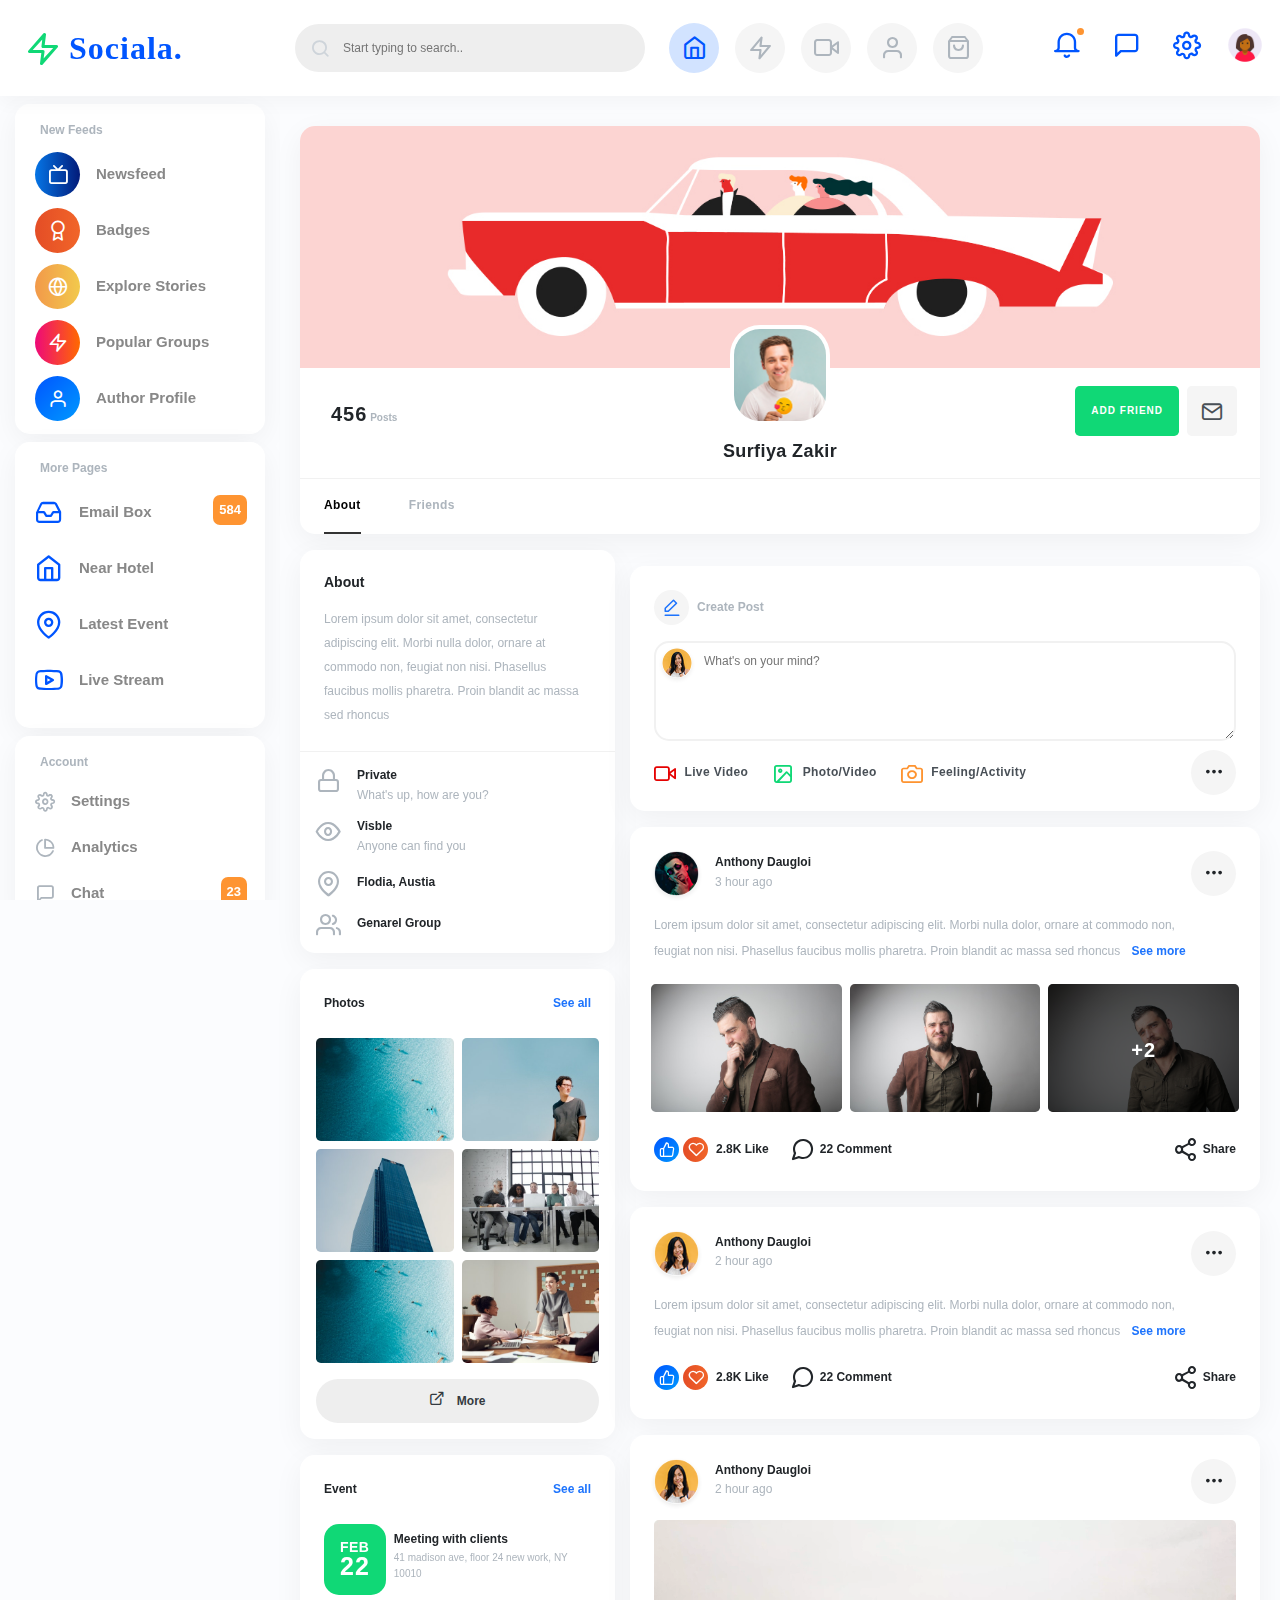
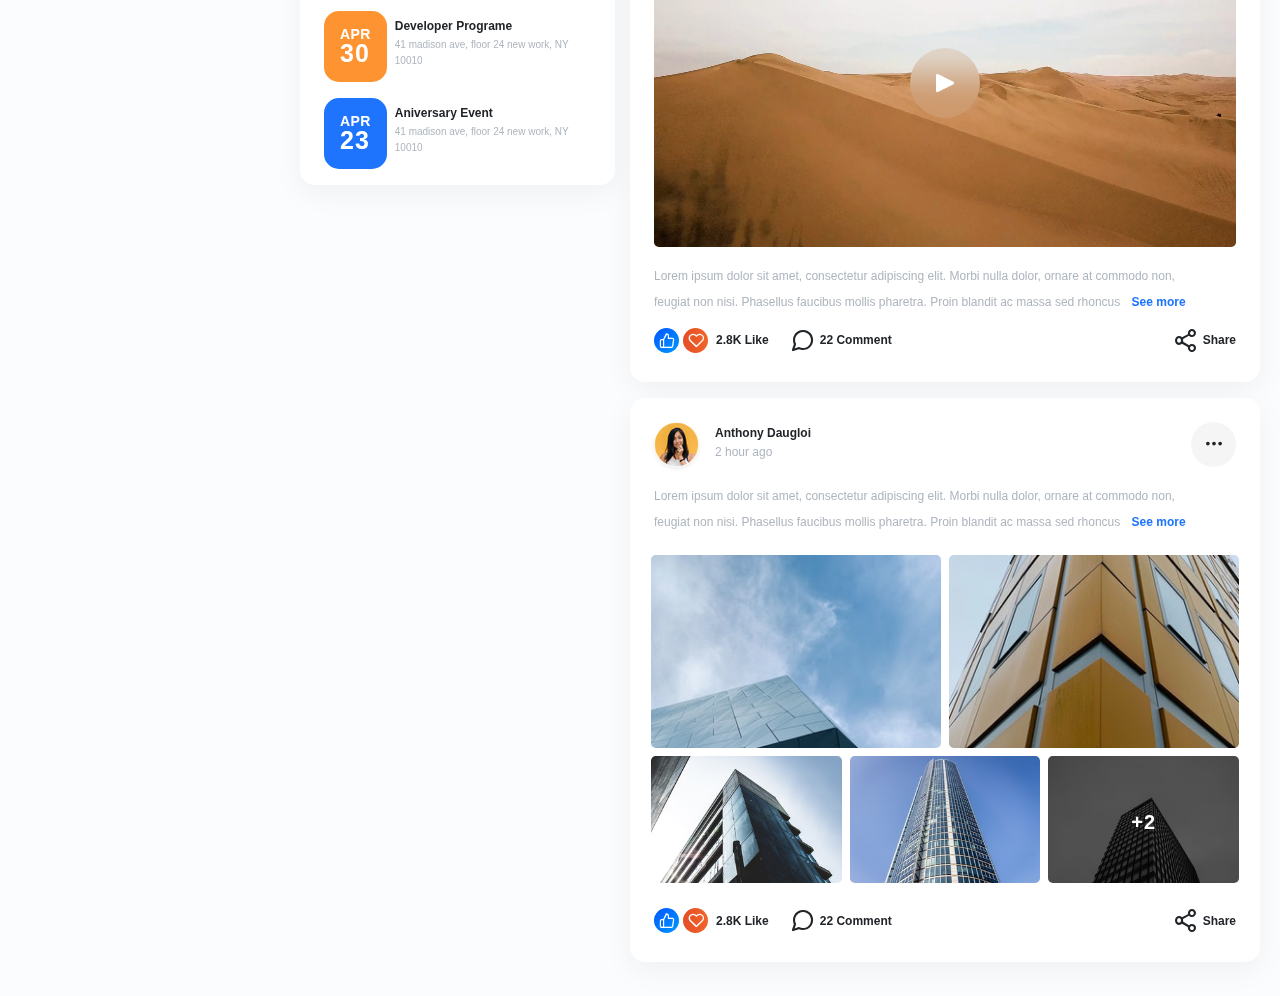
==== commit fe8a0d3f: "working profile" ====
--- a/author-page.html
+++ b/author-page.html
@@ -232,47 +232,26 @@
                                 <div class="card-body d-block pt-4 text-center position-relative">
                                     <figure class="avatar mt--6 position-relative w75 z-index-1 w100 z-index-1 ms-auto me-auto"><img src="images/pt-1.jpg" alt="image" class="p-1 bg-white rounded-xl w-100"></figure>
 
-                                    <h4 class="font-xs ls-1 fw-700 text-grey-900">Surfiya Zakir <span class="d-block font-xssss fw-500 mt-1 lh-3 text-grey-500">@surfiyazakir22</span></h4>
+                                    <h4 class="font-xs ls-1 fw-700 text-grey-900">Surfiya Zakir</h4>
                                     <div class="d-flex align-items-center pt-0 position-absolute left-15 top-10 mt-4 ms-2">
                                         <h4 class="font-xsssss text-center d-none d-lg-block text-grey-500 fw-600 ms-2 me-2"><b class="text-grey-900 mb-1 font-sm fw-700 d-inline-block ls-3 text-dark">456 </b> Posts</h4>
-                                        <h4 class="font-xsssss text-center d-none d-lg-block text-grey-500 fw-600 ms-2 me-2"><b class="text-grey-900 mb-1 font-sm fw-700 d-inline-block ls-3 text-dark">2.1k </b> Followers</h4>
-                                        <h4 class="font-xsssss text-center d-none d-lg-block text-grey-500 fw-600 ms-2 me-2"><b class="text-grey-900 mb-1 font-sm fw-700 d-inline-block ls-3 text-dark">32k </b> Follow</h4>
                                     </div>
                                     <div class="d-flex align-items-center justify-content-center position-absolute right-15 top-10 mt-2 me-2">
                                         <a href="#" class="d-none d-lg-block bg-success p-3 z-index-1 rounded-3 text-white font-xsssss text-uppercase fw-700 ls-3">Add Friend</a>
                                         <a href="#" class="d-none d-lg-block bg-greylight btn-round-lg ms-2 rounded-3 text-grey-700"><i class="feather-mail font-md"></i></a>
-                                        <a href="#" id="dropdownMenu8" class="d-none d-lg-block btn-round-lg ms-2 rounded-3 text-grey-700 bg-greylight" data-toggle="dropdown" aria-haspopup="true" aria-expanded="false"><i class="ti-more font-md"></i></a>
-                                        <div class="dropdown-menu dropdown-menu-end p-4 rounded-xxl border-0 shadow-lg" aria-labelledby="dropdownMenu8">
-                                            <div class="card-body p-0 d-flex">
-                                                <i class="feather-bookmark text-grey-500 me-3 font-lg"></i>
-                                                <h4 class="fw-600 text-grey-900 font-xssss mt-0 me-0">Save Link <span class="d-block font-xsssss fw-500 mt-1 lh-3 text-grey-500">Add this to your saved items</span></h4>
-                                            </div>
-                                            <div class="card-body p-0 d-flex mt-2">
-                                                <i class="feather-alert-circle text-grey-500 me-3 font-lg"></i>
-                                                <h4 class="fw-600 text-grey-900 font-xssss mt-0 me-0">Hide Post <span class="d-block font-xsssss fw-500 mt-1 lh-3 text-grey-500">Save to your saved items</span></h4>
-                                            </div>
-                                            <div class="card-body p-0 d-flex mt-2">
-                                                <i class="feather-alert-octagon text-grey-500 me-3 font-lg"></i>
-                                                <h4 class="fw-600 text-grey-900 font-xssss mt-0 me-0">Hide all from Group <span class="d-block font-xsssss fw-500 mt-1 lh-3 text-grey-500">Save to your saved items</span></h4>
-                                            </div>
-                                            <div class="card-body p-0 d-flex mt-2">
-                                                <i class="feather-lock text-grey-500 me-3 font-lg"></i>
-                                                <h4 class="fw-600 mb-0 text-grey-900 font-xssss mt-0 me-0">Unfollow Group <span class="d-block font-xsssss fw-500 mt-1 lh-3 text-grey-500">Save to your saved items</span></h4>
-                                            </div>
-                                        </div>
+                                        
                                     </div>
                                 </div>
                                 
                                 <div class="card-body d-block w-100 shadow-none mb-0 p-0 border-top-xs">
                                     <ul class="nav nav-tabs h55 d-flex product-info-tab border-bottom-0 ps-4" id="pills-tab" role="tablist">
                                         <li class="active list-inline-item me-5"><a class="fw-700 font-xssss text-grey-500 pt-3 pb-3 ls-1 d-inline-block active" href="#navtabs1" data-toggle="tab">About</a></li>
-                                        <li class="list-inline-item me-5"><a class="fw-700 font-xssss text-grey-500 pt-3 pb-3 ls-1 d-inline-block" href="#navtabs2" data-toggle="tab">Membership</a></li>
-                                        <li class="list-inline-item me-5"><a class="fw-700 font-xssss text-grey-500 pt-3 pb-3 ls-1 d-inline-block" href="#navtabs3" data-toggle="tab">Discussion</a></li>
-                                        <li class="list-inline-item me-5"><a class="fw-700 font-xssss text-grey-500 pt-3 pb-3 ls-1 d-inline-block" href="#navtabs4" data-toggle="tab">Video</a></li>
-                                        <li class="list-inline-item me-5"><a class="fw-700 font-xssss text-grey-500 pt-3 pb-3 ls-1 d-inline-block" href="#navtabs3" data-toggle="tab">Group</a></li>
-                                        <li class="list-inline-item me-5"><a class="fw-700 font-xssss text-grey-500 pt-3 pb-3 ls-1 d-inline-block" href="#navtabs1" data-toggle="tab">Events</a></li>
-                                        <li class="list-inline-item me-5"><a class="fw-700 me-sm-5 font-xssss text-grey-500 pt-3 pb-3 ls-1 d-inline-block" href="#navtabs7" data-toggle="tab">Media</a></li>
-                                        <li class="list-inline-item ms-auto mt-3 me-4"><a href="#" class=""><i class="ti-more-alt text-grey-500 font-xs"></i></a></li>
+                                        <li class=" list-inline-item me-5"><a class="fw-700 font-xssss text-grey-500 pt-3 pb-3 ls-1 d-inline-block" href="" data-toggle="tab">Friends</a></li>
+                                        <li class=" d-none list-inline-item me-5"><a class="fw-700 font-xssss text-grey-500 pt-3 pb-3 ls-1 d-inline-block" href="" data-toggle="tab">Discussion</a></li>
+                                        <li class=" d-none list-inline-item me-5"><a class="fw-700 font-xssss text-grey-500 pt-3 pb-3 ls-1 d-inline-block" href="" data-toggle="tab">Video</a></li>
+                                        <li class=" d-none list-inline-item me-5"><a class="fw-700 font-xssss text-grey-500 pt-3 pb-3 ls-1 d-inline-block" href="" data-toggle="tab">Group</a></li>
+                                        <li class=" d-none list-inline-item me-5"><a class="fw-700 font-xssss text-grey-500 pt-3 pb-3 ls-1 d-inline-block" href="#navtabs1" data-toggle="tab">Events</a></li>
+                                        <li class=" d-none list-inline-item ms-auto mt-3 me-4"><a href="#" class=""><i class="ti-more-alt text-grey-500 font-xs"></i></a></li>
                                     </ul>
                                 </div>
                             </div>
@@ -779,11 +758,11 @@
         </div> 
     </div>
 
-
-    <script src="js/plugin.js"></script>
-    <script src="js/lightbox.js"></script>
-    <script src="js/scripts.js"></script>
-    
+    <script src="/js/plugin.js"></script>
+    <script src="/js/lightbox.js"></script>
+    <script src="/js/scripts.js"></script>
+    <script src="js/video-player.js"></script>
+    <script src="/my_javascript/auth.js"></script>
 </body>
 
 </html>--- a/css/style.css
+++ b/css/style.css
@@ -3,4 +3,4 @@
  * Copyright 2011-2021 The Bootstrap Authors
  * Copyright 2011-2021 Twitter, Inc.
  * Licensed under MIT (https://github.com/twbs/bootstrap/blob/main/LICENSE)
- */:root{--bs-primary:#1E74FD;--bs-secondary:#673BB7;--bs-success:#10d876;--bs-info:#2754e6;--bs-warning:#FE9431;--bs-danger:#E50202;--bs-light:#f7f7f7;--bs-dark:#343a40;--bs-font-sans-serif:system-ui,-apple-system,"Segoe UI",Roboto,"Helvetica Neue",Arial,"Noto Sans","Liberation Sans",sans-serif,"Apple Color Emoji","Segoe UI Emoji","Segoe UI Symbol","Noto Color Emoji";--bs-font-monospace:SFMono-Regular,Menlo,Monaco,Consolas,"Liberation Mono","Courier New",monospace;--bs-gradient:linear-gradient(180deg, rgba(255, 255, 255, 0.15), rgba(255, 255, 255, 0))}*,::after,::before{box-sizing:border-box}@media (prefers-reduced-motion:no-preference){:root{scroll-behavior:smooth}}body{margin:0;font-family:var(--bs-font-sans-serif);font-size:1rem;font-weight:400;line-height:1.5;color:#515184;background-color:#fff;-webkit-text-size-adjust:100%;-webkit-tap-highlight-color:transparent}hr{margin:1rem 0;color:inherit;background-color:currentColor;border:0;opacity:.25}hr:not([size]){height:1px}.h1,.h2,.h3,.h4,.h5,.h6,h1,h2,h3,h4,h5,h6{margin-top:0;margin-bottom:.5rem;font-weight:400;line-height:1.2;color:#111}.h1,h1{font-size:calc(1.275rem + .3vw)}@media (min-width:1200px){.h1,h1{font-size:1.5rem}}.h2,h2{font-size:1.25rem}.h3,h3{font-size:1.125rem}.h4,h4{font-size:1rem}.h5,h5{font-size:.875rem}.h6,h6{font-size:.75rem}p{margin-top:0;margin-bottom:1rem}abbr[data-bs-original-title],abbr[title]{text-decoration:underline dotted;cursor:help;text-decoration-skip-ink:none}address{margin-bottom:1rem;font-style:normal;line-height:inherit}ol,ul{padding-left:2rem}dl,ol,ul{margin-top:0;margin-bottom:1rem}ol ol,ol ul,ul ol,ul ul{margin-bottom:0}dt{font-weight:700}dd{margin-bottom:.5rem;margin-left:0}blockquote{margin:0 0 1rem}b,strong{font-weight:bolder}.small,small{font-size:.875em}.mark,mark{padding:.2em;background-color:#fcf8e3}sub,sup{position:relative;font-size:.75em;line-height:0;vertical-align:baseline}sub{bottom:-.25em}sup{top:-.5em}a{color:#1e74fd;text-decoration:underline}a:hover{color:#185dca}a:not([href]):not([class]),a:not([href]):not([class]):hover{color:inherit;text-decoration:none}code,kbd,pre,samp{font-family:var(--bs-font-monospace);font-size:1em;direction:ltr;unicode-bidi:bidi-override}pre{display:block;margin-top:0;margin-bottom:1rem;overflow:auto;font-size:.875em}pre code{font-size:inherit;color:inherit;word-break:normal}code{font-size:.875em;color:#d63384;word-wrap:break-word}a>code{color:inherit}kbd{padding:.2rem .4rem;font-size:.875em;color:#fff;background-color:#212529;border-radius:.2rem}kbd kbd{padding:0;font-size:1em;font-weight:700}figure{margin:0 0 1rem}img,svg{vertical-align:middle}table{caption-side:bottom;border-collapse:collapse}caption{padding-top:.5rem;padding-bottom:.5rem;color:#aeaed5;text-align:left}th{text-align:inherit;text-align:-webkit-match-parent}tbody,td,tfoot,th,thead,tr{border-color:inherit;border-style:solid;border-width:0}label{display:inline-block}button{border-radius:0}button:focus:not(:focus-visible){outline:0}button,input,optgroup,select,textarea{margin:0;font-family:inherit;font-size:inherit;line-height:inherit}button,select{text-transform:none}[role=button]{cursor:pointer}select{word-wrap:normal}select:disabled{opacity:1}[list]::-webkit-calendar-picker-indicator{display:none}[type=button],[type=reset],[type=submit],button{-webkit-appearance:button}[type=button]:not(:disabled),[type=reset]:not(:disabled),[type=submit]:not(:disabled),button:not(:disabled){cursor:pointer}::-moz-focus-inner{padding:0;border-style:none}textarea{resize:vertical}fieldset{min-width:0;padding:0;margin:0;border:0}legend{float:left;width:100%;padding:0;margin-bottom:.5rem;font-size:calc(1.275rem + .3vw);line-height:inherit}@media (min-width:1200px){legend{font-size:1.5rem}}legend+*{clear:left}::-webkit-datetime-edit-day-field,::-webkit-datetime-edit-fields-wrapper,::-webkit-datetime-edit-hour-field,::-webkit-datetime-edit-minute,::-webkit-datetime-edit-month-field,::-webkit-datetime-edit-text,::-webkit-datetime-edit-year-field{padding:0}::-webkit-inner-spin-button{height:auto}[type=search]{outline-offset:-2px;-webkit-appearance:textfield}::-webkit-search-decoration{-webkit-appearance:none}::-webkit-color-swatch-wrapper{padding:0}::file-selector-button{font:inherit}::-webkit-file-upload-button{font:inherit;-webkit-appearance:button}output{display:inline-block}iframe{border:0}summary{display:list-item;cursor:pointer}progress{vertical-align:baseline}[hidden]{display:none!important}.lead{font-size:1.25rem;font-weight:300}.display-1{font-size:calc(1.625rem + 4.5vw);font-weight:300;line-height:1.2}@media (min-width:1200px){.display-1{font-size:5rem}}.display-2{font-size:calc(1.575rem + 3.9vw);font-weight:300;line-height:1.2}@media (min-width:1200px){.display-2{font-size:4.5rem}}.display-3{font-size:calc(1.525rem + 3.3vw);font-weight:300;line-height:1.2}@media (min-width:1200px){.display-3{font-size:4rem}}.display-4{font-size:calc(1.475rem + 2.7vw);font-weight:300;line-height:1.2}@media (min-width:1200px){.display-4{font-size:3.5rem}}.display-5{font-size:calc(1.425rem + 2.1vw);font-weight:300;line-height:1.2}@media (min-width:1200px){.display-5{font-size:3rem}}.display-6{font-size:calc(1.375rem + 1.5vw);font-weight:300;line-height:1.2}@media (min-width:1200px){.display-6{font-size:2.5rem}}.list-unstyled{padding-left:0;list-style:none}.list-inline{padding-left:0;list-style:none}.list-inline-item{display:inline-block}.list-inline-item:not(:last-child){margin-right:.5rem}.initialism{font-size:.875em;text-transform:uppercase}.blockquote{margin-bottom:1rem;font-size:1.25rem}.blockquote>:last-child{margin-bottom:0}.blockquote-footer{margin-top:-1rem;margin-bottom:1rem;font-size:.875em;color:#6c757d}.blockquote-footer::before{content:"— "}.img-fluid{max-width:100%;height:auto}.img-thumbnail{padding:.25rem;background-color:#fff;border:1px solid #dee2e6;border-radius:.25rem;max-width:100%;height:auto}.figure{display:inline-block}.figure-img{margin-bottom:.5rem;line-height:1}.figure-caption{font-size:.875em;color:#6c757d}.container,.container-fluid,.container-lg,.container-md,.container-sm,.container-xl{width:100%;padding-right:var(--bs-gutter-x,15px);padding-left:var(--bs-gutter-x,15px);margin-right:auto;margin-left:auto}@media (min-width:576px){.container,.container-sm{max-width:540px}}@media (min-width:768px){.container,.container-md,.container-sm{max-width:720px}}@media (min-width:992px){.container,.container-lg,.container-md,.container-sm{max-width:960px}}@media (min-width:1200px){.container,.container-lg,.container-md,.container-sm,.container-xl{max-width:1199px}}.row{--bs-gutter-x:30px;--bs-gutter-y:0;display:flex;flex-wrap:wrap;margin-top:calc(var(--bs-gutter-y) * -1);margin-right:calc(var(--bs-gutter-x)/ -2);margin-left:calc(var(--bs-gutter-x)/ -2)}.row>*{flex-shrink:0;width:100%;max-width:100%;padding-right:calc(var(--bs-gutter-x)/ 2);padding-left:calc(var(--bs-gutter-x)/ 2);margin-top:var(--bs-gutter-y)}.col{flex:1 0 0%}.row-cols-auto>*{flex:0 0 auto;width:auto}.row-cols-1>*{flex:0 0 auto;width:100%}.row-cols-2>*{flex:0 0 auto;width:50%}.row-cols-3>*{flex:0 0 auto;width:33.3333333333%}.row-cols-4>*{flex:0 0 auto;width:25%}.row-cols-5>*{flex:0 0 auto;width:20%}.row-cols-6>*{flex:0 0 auto;width:16.6666666667%}.col-auto{flex:0 0 auto;width:auto}.col-1{flex:0 0 auto;width:8.3333333333%}.col-2{flex:0 0 auto;width:16.6666666667%}.col-3{flex:0 0 auto;width:25%}.col-4{flex:0 0 auto;width:33.3333333333%}.col-5{flex:0 0 auto;width:41.6666666667%}.col-6{flex:0 0 auto;width:50%}.col-7{flex:0 0 auto;width:58.3333333333%}.col-8{flex:0 0 auto;width:66.6666666667%}.col-9{flex:0 0 auto;width:75%}.col-10{flex:0 0 auto;width:83.3333333333%}.col-11{flex:0 0 auto;width:91.6666666667%}.col-12{flex:0 0 auto;width:100%}.offset-1{margin-left:8.3333333333%}.offset-2{margin-left:16.6666666667%}.offset-3{margin-left:25%}.offset-4{margin-left:33.3333333333%}.offset-5{margin-left:41.6666666667%}.offset-6{margin-left:50%}.offset-7{margin-left:58.3333333333%}.offset-8{margin-left:66.6666666667%}.offset-9{margin-left:75%}.offset-10{margin-left:83.3333333333%}.offset-11{margin-left:91.6666666667%}.g-0,.gx-0{--bs-gutter-x:0}.g-0,.gy-0{--bs-gutter-y:0}.g-1,.gx-1{--bs-gutter-x:0.25rem}.g-1,.gy-1{--bs-gutter-y:0.25rem}.g-2,.gx-2{--bs-gutter-x:0.5rem}.g-2,.gy-2{--bs-gutter-y:0.5rem}.g-3,.gx-3{--bs-gutter-x:1rem}.g-3,.gy-3{--bs-gutter-y:1rem}.g-4,.gx-4{--bs-gutter-x:1.5rem}.g-4,.gy-4{--bs-gutter-y:1.5rem}.g-5,.gx-5{--bs-gutter-x:3rem}.g-5,.gy-5{--bs-gutter-y:3rem}@media (min-width:576px){.col-sm{flex:1 0 0%}.row-cols-sm-auto>*{flex:0 0 auto;width:auto}.row-cols-sm-1>*{flex:0 0 auto;width:100%}.row-cols-sm-2>*{flex:0 0 auto;width:50%}.row-cols-sm-3>*{flex:0 0 auto;width:33.3333333333%}.row-cols-sm-4>*{flex:0 0 auto;width:25%}.row-cols-sm-5>*{flex:0 0 auto;width:20%}.row-cols-sm-6>*{flex:0 0 auto;width:16.6666666667%}.col-sm-auto{flex:0 0 auto;width:auto}.col-sm-1{flex:0 0 auto;width:8.3333333333%}.col-sm-2{flex:0 0 auto;width:16.6666666667%}.col-sm-3{flex:0 0 auto;width:25%}.col-sm-4{flex:0 0 auto;width:33.3333333333%}.col-sm-5{flex:0 0 auto;width:41.6666666667%}.col-sm-6{flex:0 0 auto;width:50%}.col-sm-7{flex:0 0 auto;width:58.3333333333%}.col-sm-8{flex:0 0 auto;width:66.6666666667%}.col-sm-9{flex:0 0 auto;width:75%}.col-sm-10{flex:0 0 auto;width:83.3333333333%}.col-sm-11{flex:0 0 auto;width:91.6666666667%}.col-sm-12{flex:0 0 auto;width:100%}.offset-sm-0{margin-left:0}.offset-sm-1{margin-left:8.3333333333%}.offset-sm-2{margin-left:16.6666666667%}.offset-sm-3{margin-left:25%}.offset-sm-4{margin-left:33.3333333333%}.offset-sm-5{margin-left:41.6666666667%}.offset-sm-6{margin-left:50%}.offset-sm-7{margin-left:58.3333333333%}.offset-sm-8{margin-left:66.6666666667%}.offset-sm-9{margin-left:75%}.offset-sm-10{margin-left:83.3333333333%}.offset-sm-11{margin-left:91.6666666667%}.g-sm-0,.gx-sm-0{--bs-gutter-x:0}.g-sm-0,.gy-sm-0{--bs-gutter-y:0}.g-sm-1,.gx-sm-1{--bs-gutter-x:0.25rem}.g-sm-1,.gy-sm-1{--bs-gutter-y:0.25rem}.g-sm-2,.gx-sm-2{--bs-gutter-x:0.5rem}.g-sm-2,.gy-sm-2{--bs-gutter-y:0.5rem}.g-sm-3,.gx-sm-3{--bs-gutter-x:1rem}.g-sm-3,.gy-sm-3{--bs-gutter-y:1rem}.g-sm-4,.gx-sm-4{--bs-gutter-x:1.5rem}.g-sm-4,.gy-sm-4{--bs-gutter-y:1.5rem}.g-sm-5,.gx-sm-5{--bs-gutter-x:3rem}.g-sm-5,.gy-sm-5{--bs-gutter-y:3rem}}@media (min-width:768px){.col-md{flex:1 0 0%}.row-cols-md-auto>*{flex:0 0 auto;width:auto}.row-cols-md-1>*{flex:0 0 auto;width:100%}.row-cols-md-2>*{flex:0 0 auto;width:50%}.row-cols-md-3>*{flex:0 0 auto;width:33.3333333333%}.row-cols-md-4>*{flex:0 0 auto;width:25%}.row-cols-md-5>*{flex:0 0 auto;width:20%}.row-cols-md-6>*{flex:0 0 auto;width:16.6666666667%}.col-md-auto{flex:0 0 auto;width:auto}.col-md-1{flex:0 0 auto;width:8.3333333333%}.col-md-2{flex:0 0 auto;width:16.6666666667%}.col-md-3{flex:0 0 auto;width:25%}.col-md-4{flex:0 0 auto;width:33.3333333333%}.col-md-5{flex:0 0 auto;width:41.6666666667%}.col-md-6{flex:0 0 auto;width:50%}.col-md-7{flex:0 0 auto;width:58.3333333333%}.col-md-8{flex:0 0 auto;width:66.6666666667%}.col-md-9{flex:0 0 auto;width:75%}.col-md-10{flex:0 0 auto;width:83.3333333333%}.col-md-11{flex:0 0 auto;width:91.6666666667%}.col-md-12{flex:0 0 auto;width:100%}.offset-md-0{margin-left:0}.offset-md-1{margin-left:8.3333333333%}.offset-md-2{margin-left:16.6666666667%}.offset-md-3{margin-left:25%}.offset-md-4{margin-left:33.3333333333%}.offset-md-5{margin-left:41.6666666667%}.offset-md-6{margin-left:50%}.offset-md-7{margin-left:58.3333333333%}.offset-md-8{margin-left:66.6666666667%}.offset-md-9{margin-left:75%}.offset-md-10{margin-left:83.3333333333%}.offset-md-11{margin-left:91.6666666667%}.g-md-0,.gx-md-0{--bs-gutter-x:0}.g-md-0,.gy-md-0{--bs-gutter-y:0}.g-md-1,.gx-md-1{--bs-gutter-x:0.25rem}.g-md-1,.gy-md-1{--bs-gutter-y:0.25rem}.g-md-2,.gx-md-2{--bs-gutter-x:0.5rem}.g-md-2,.gy-md-2{--bs-gutter-y:0.5rem}.g-md-3,.gx-md-3{--bs-gutter-x:1rem}.g-md-3,.gy-md-3{--bs-gutter-y:1rem}.g-md-4,.gx-md-4{--bs-gutter-x:1.5rem}.g-md-4,.gy-md-4{--bs-gutter-y:1.5rem}.g-md-5,.gx-md-5{--bs-gutter-x:3rem}.g-md-5,.gy-md-5{--bs-gutter-y:3rem}}@media (min-width:992px){.col-lg{flex:1 0 0%}.row-cols-lg-auto>*{flex:0 0 auto;width:auto}.row-cols-lg-1>*{flex:0 0 auto;width:100%}.row-cols-lg-2>*{flex:0 0 auto;width:50%}.row-cols-lg-3>*{flex:0 0 auto;width:33.3333333333%}.row-cols-lg-4>*{flex:0 0 auto;width:25%}.row-cols-lg-5>*{flex:0 0 auto;width:20%}.row-cols-lg-6>*{flex:0 0 auto;width:16.6666666667%}.col-lg-auto{flex:0 0 auto;width:auto}.col-lg-1{flex:0 0 auto;width:8.3333333333%}.col-lg-2{flex:0 0 auto;width:16.6666666667%}.col-lg-3{flex:0 0 auto;width:25%}.col-lg-4{flex:0 0 auto;width:33.3333333333%}.col-lg-5{flex:0 0 auto;width:41.6666666667%}.col-lg-6{flex:0 0 auto;width:50%}.col-lg-7{flex:0 0 auto;width:58.3333333333%}.col-lg-8{flex:0 0 auto;width:66.6666666667%}.col-lg-9{flex:0 0 auto;width:75%}.col-lg-10{flex:0 0 auto;width:83.3333333333%}.col-lg-11{flex:0 0 auto;width:91.6666666667%}.col-lg-12{flex:0 0 auto;width:100%}.offset-lg-0{margin-left:0}.offset-lg-1{margin-left:8.3333333333%}.offset-lg-2{margin-left:16.6666666667%}.offset-lg-3{margin-left:25%}.offset-lg-4{margin-left:33.3333333333%}.offset-lg-5{margin-left:41.6666666667%}.offset-lg-6{margin-left:50%}.offset-lg-7{margin-left:58.3333333333%}.offset-lg-8{margin-left:66.6666666667%}.offset-lg-9{margin-left:75%}.offset-lg-10{margin-left:83.3333333333%}.offset-lg-11{margin-left:91.6666666667%}.g-lg-0,.gx-lg-0{--bs-gutter-x:0}.g-lg-0,.gy-lg-0{--bs-gutter-y:0}.g-lg-1,.gx-lg-1{--bs-gutter-x:0.25rem}.g-lg-1,.gy-lg-1{--bs-gutter-y:0.25rem}.g-lg-2,.gx-lg-2{--bs-gutter-x:0.5rem}.g-lg-2,.gy-lg-2{--bs-gutter-y:0.5rem}.g-lg-3,.gx-lg-3{--bs-gutter-x:1rem}.g-lg-3,.gy-lg-3{--bs-gutter-y:1rem}.g-lg-4,.gx-lg-4{--bs-gutter-x:1.5rem}.g-lg-4,.gy-lg-4{--bs-gutter-y:1.5rem}.g-lg-5,.gx-lg-5{--bs-gutter-x:3rem}.g-lg-5,.gy-lg-5{--bs-gutter-y:3rem}}@media (min-width:1200px){.col-xl{flex:1 0 0%}.row-cols-xl-auto>*{flex:0 0 auto;width:auto}.row-cols-xl-1>*{flex:0 0 auto;width:100%}.row-cols-xl-2>*{flex:0 0 auto;width:50%}.row-cols-xl-3>*{flex:0 0 auto;width:33.3333333333%}.row-cols-xl-4>*{flex:0 0 auto;width:25%}.row-cols-xl-5>*{flex:0 0 auto;width:20%}.row-cols-xl-6>*{flex:0 0 auto;width:16.6666666667%}.col-xl-auto{flex:0 0 auto;width:auto}.col-xl-1{flex:0 0 auto;width:8.3333333333%}.col-xl-2{flex:0 0 auto;width:16.6666666667%}.col-xl-3{flex:0 0 auto;width:25%}.col-xl-4{flex:0 0 auto;width:33.3333333333%}.col-xl-5{flex:0 0 auto;width:41.6666666667%}.col-xl-6{flex:0 0 auto;width:50%}.col-xl-7{flex:0 0 auto;width:58.3333333333%}.col-xl-8{flex:0 0 auto;width:66.6666666667%}.col-xl-9{flex:0 0 auto;width:75%}.col-xl-10{flex:0 0 auto;width:83.3333333333%}.col-xl-11{flex:0 0 auto;width:91.6666666667%}.col-xl-12{flex:0 0 auto;width:100%}.offset-xl-0{margin-left:0}.offset-xl-1{margin-left:8.3333333333%}.offset-xl-2{margin-left:16.6666666667%}.offset-xl-3{margin-left:25%}.offset-xl-4{margin-left:33.3333333333%}.offset-xl-5{margin-left:41.6666666667%}.offset-xl-6{margin-left:50%}.offset-xl-7{margin-left:58.3333333333%}.offset-xl-8{margin-left:66.6666666667%}.offset-xl-9{margin-left:75%}.offset-xl-10{margin-left:83.3333333333%}.offset-xl-11{margin-left:91.6666666667%}.g-xl-0,.gx-xl-0{--bs-gutter-x:0}.g-xl-0,.gy-xl-0{--bs-gutter-y:0}.g-xl-1,.gx-xl-1{--bs-gutter-x:0.25rem}.g-xl-1,.gy-xl-1{--bs-gutter-y:0.25rem}.g-xl-2,.gx-xl-2{--bs-gutter-x:0.5rem}.g-xl-2,.gy-xl-2{--bs-gutter-y:0.5rem}.g-xl-3,.gx-xl-3{--bs-gutter-x:1rem}.g-xl-3,.gy-xl-3{--bs-gutter-y:1rem}.g-xl-4,.gx-xl-4{--bs-gutter-x:1.5rem}.g-xl-4,.gy-xl-4{--bs-gutter-y:1.5rem}.g-xl-5,.gx-xl-5{--bs-gutter-x:3rem}.g-xl-5,.gy-xl-5{--bs-gutter-y:3rem}}@media (min-width:1400){.col-xxl{flex:1 0 0%}.row-cols-xxl-auto>*{flex:0 0 auto;width:auto}.row-cols-xxl-1>*{flex:0 0 auto;width:100%}.row-cols-xxl-2>*{flex:0 0 auto;width:50%}.row-cols-xxl-3>*{flex:0 0 auto;width:33.3333333333%}.row-cols-xxl-4>*{flex:0 0 auto;width:25%}.row-cols-xxl-5>*{flex:0 0 auto;width:20%}.row-cols-xxl-6>*{flex:0 0 auto;width:16.6666666667%}.col-xxl-auto{flex:0 0 auto;width:auto}.col-xxl-1{flex:0 0 auto;width:8.3333333333%}.col-xxl-2{flex:0 0 auto;width:16.6666666667%}.col-xxl-3{flex:0 0 auto;width:25%}.col-xxl-4{flex:0 0 auto;width:33.3333333333%}.col-xxl-5{flex:0 0 auto;width:41.6666666667%}.col-xxl-6{flex:0 0 auto;width:50%}.col-xxl-7{flex:0 0 auto;width:58.3333333333%}.col-xxl-8{flex:0 0 auto;width:66.6666666667%}.col-xxl-9{flex:0 0 auto;width:75%}.col-xxl-10{flex:0 0 auto;width:83.3333333333%}.col-xxl-11{flex:0 0 auto;width:91.6666666667%}.col-xxl-12{flex:0 0 auto;width:100%}.offset-xxl-0{margin-left:0}.offset-xxl-1{margin-left:8.3333333333%}.offset-xxl-2{margin-left:16.6666666667%}.offset-xxl-3{margin-left:25%}.offset-xxl-4{margin-left:33.3333333333%}.offset-xxl-5{margin-left:41.6666666667%}.offset-xxl-6{margin-left:50%}.offset-xxl-7{margin-left:58.3333333333%}.offset-xxl-8{margin-left:66.6666666667%}.offset-xxl-9{margin-left:75%}.offset-xxl-10{margin-left:83.3333333333%}.offset-xxl-11{margin-left:91.6666666667%}.g-xxl-0,.gx-xxl-0{--bs-gutter-x:0}.g-xxl-0,.gy-xxl-0{--bs-gutter-y:0}.g-xxl-1,.gx-xxl-1{--bs-gutter-x:0.25rem}.g-xxl-1,.gy-xxl-1{--bs-gutter-y:0.25rem}.g-xxl-2,.gx-xxl-2{--bs-gutter-x:0.5rem}.g-xxl-2,.gy-xxl-2{--bs-gutter-y:0.5rem}.g-xxl-3,.gx-xxl-3{--bs-gutter-x:1rem}.g-xxl-3,.gy-xxl-3{--bs-gutter-y:1rem}.g-xxl-4,.gx-xxl-4{--bs-gutter-x:1.5rem}.g-xxl-4,.gy-xxl-4{--bs-gutter-y:1.5rem}.g-xxl-5,.gx-xxl-5{--bs-gutter-x:3rem}.g-xxl-5,.gy-xxl-5{--bs-gutter-y:3rem}}.table{--bs-table-bg:transparent;--bs-table-striped-color:#515184;--bs-table-striped-bg:rgba(0, 0, 0, 0.05);--bs-table-active-color:#515184;--bs-table-active-bg:rgba(0, 0, 0, 0.1);--bs-table-hover-color:#515184;--bs-table-hover-bg:rgba(0, 0, 0, 0.075);width:100%;margin-bottom:1rem;color:#515184;vertical-align:top;border-color:#e1e1f0}.table>:not(caption)>*>*{padding:.5rem .5rem;background-color:var(--bs-table-bg);border-bottom-width:1px;box-shadow:inset 0 0 0 9999px var(--bs-table-accent-bg)}.table>tbody{vertical-align:inherit}.table>thead{vertical-align:bottom}.table>:not(:last-child)>:last-child>*{border-bottom-color:currentColor}.caption-top{caption-side:top}.table-sm>:not(caption)>*>*{padding:.25rem .25rem}.table-bordered>:not(caption)>*{border-width:1px 0}.table-bordered>:not(caption)>*>*{border-width:0 1px}.table-borderless>:not(caption)>*>*{border-bottom-width:0}.table-striped>tbody>tr:nth-of-type(odd){--bs-table-accent-bg:var(--bs-table-striped-bg);color:var(--bs-table-striped-color)}.table-active{--bs-table-accent-bg:var(--bs-table-active-bg);color:var(--bs-table-active-color)}.table-hover>tbody>tr:hover{--bs-table-accent-bg:var(--bs-table-hover-bg);color:var(--bs-table-hover-color)}.table-primary{--bs-table-bg:#d2e3ff;--bs-table-striped-bg:#c8d8f2;--bs-table-striped-color:#000;--bs-table-active-bg:#bdcce6;--bs-table-active-color:#000;--bs-table-hover-bg:#c2d2ec;--bs-table-hover-color:#000;color:#000;border-color:#bdcce6}.table-secondary{--bs-table-bg:#e1d8f1;--bs-table-striped-bg:#d6cde5;--bs-table-striped-color:#000;--bs-table-active-bg:#cbc2d9;--bs-table-active-color:#000;--bs-table-hover-bg:#d0c8df;--bs-table-hover-color:#000;color:#000;border-color:#cbc2d9}.table-success{--bs-table-bg:#cff7e4;--bs-table-striped-bg:#c5ebd9;--bs-table-striped-color:#000;--bs-table-active-bg:#badecd;--bs-table-active-color:#000;--bs-table-hover-bg:#bfe4d3;--bs-table-hover-color:#000;color:#000;border-color:#badecd}.table-info{--bs-table-bg:#d4ddfa;--bs-table-striped-bg:#c9d2ee;--bs-table-striped-color:#000;--bs-table-active-bg:#bfc7e1;--bs-table-active-color:#000;--bs-table-hover-bg:#c4cce7;--bs-table-hover-color:#000;color:#000;border-color:#bfc7e1}.table-warning{--bs-table-bg:#ffead6;--bs-table-striped-bg:#f2decb;--bs-table-striped-color:#000;--bs-table-active-bg:#e6d3c1;--bs-table-active-color:#000;--bs-table-hover-bg:#ecd8c6;--bs-table-hover-color:#000;color:#000;border-color:#e6d3c1}.table-danger{--bs-table-bg:#facccc;--bs-table-striped-bg:#eec2c2;--bs-table-striped-color:#000;--bs-table-active-bg:#e1b8b8;--bs-table-active-color:#000;--bs-table-hover-bg:#e7bdbd;--bs-table-hover-color:#000;color:#000;border-color:#e1b8b8}.table-light{--bs-table-bg:#f7f7f7;--bs-table-striped-bg:#ebebeb;--bs-table-striped-color:#000;--bs-table-active-bg:#dedede;--bs-table-active-color:#000;--bs-table-hover-bg:#e4e4e4;--bs-table-hover-color:#000;color:#000;border-color:#dedede}.table-dark{--bs-table-bg:#343a40;--bs-table-striped-bg:#3e444a;--bs-table-striped-color:#fff;--bs-table-active-bg:#484e53;--bs-table-active-color:#fff;--bs-table-hover-bg:#43494e;--bs-table-hover-color:#fff;color:#fff;border-color:#484e53}.table-responsive{overflow-x:auto;-webkit-overflow-scrolling:touch}@media (max-width:575.98px){.table-responsive-sm{overflow-x:auto;-webkit-overflow-scrolling:touch}}@media (max-width:767.98px){.table-responsive-md{overflow-x:auto;-webkit-overflow-scrolling:touch}}@media (max-width:991.98px){.table-responsive-lg{overflow-x:auto;-webkit-overflow-scrolling:touch}}@media (max-width:1199.98px){.table-responsive-xl{overflow-x:auto;-webkit-overflow-scrolling:touch}}@media (max-width:1399.98){.table-responsive-xxl{overflow-x:auto;-webkit-overflow-scrolling:touch}}.form-label{margin-bottom:.5rem}.col-form-label{padding-top:calc(.375rem + 1px);padding-bottom:calc(.375rem + 1px);margin-bottom:0;font-size:inherit;line-height:1.5}.col-form-label-lg{padding-top:calc(.5rem + 1px);padding-bottom:calc(.5rem + 1px);font-size:1.25rem}.col-form-label-sm{padding-top:calc(.25rem + 1px);padding-bottom:calc(.25rem + 1px);font-size:.875rem}.form-text{margin-top:.25rem;font-size:.875em;color:#aeaed5}.form-control{display:block;width:100%;padding:.375rem .75rem;font-size:1rem;font-weight:400;line-height:1.5;color:#515184;background-color:#fff;background-clip:padding-box;border:1px solid #ced4da;appearance:none;border-radius:.25rem;transition:border-color .15s ease-in-out,box-shadow .15s ease-in-out}@media (prefers-reduced-motion:reduce){.form-control{transition:none}}.form-control[type=file]{overflow:hidden}.form-control[type=file]:not(:disabled):not([readonly]){cursor:pointer}.form-control:focus{color:#515184;background-color:#fff;border-color:#8fbafe;outline:0;box-shadow:0 0 0 0 rgba(30,116,253,.25)}.form-control::-webkit-date-and-time-value{height:1.5em}.form-control::placeholder{color:#6c757d;opacity:1}.form-control:disabled,.form-control[readonly]{background-color:#e9ecef;opacity:1}.form-control::file-selector-button{padding:.375rem .75rem;margin:-.375rem -.75rem;margin-inline-end:.75rem;color:#515184;background-color:#e9ecef;pointer-events:none;border-color:inherit;border-style:solid;border-width:0;border-inline-end-width:1px;border-radius:0;transition:color .15s ease-in-out,background-color .15s ease-in-out,border-color .15s ease-in-out,box-shadow .15s ease-in-out}@media (prefers-reduced-motion:reduce){.form-control::file-selector-button{transition:none}}.form-control:hover:not(:disabled):not([readonly])::file-selector-button{background-color:#dde0e3}.form-control::-webkit-file-upload-button{padding:.375rem .75rem;margin:-.375rem -.75rem;margin-inline-end:.75rem;color:#515184;background-color:#e9ecef;pointer-events:none;border-color:inherit;border-style:solid;border-width:0;border-inline-end-width:1px;border-radius:0;transition:color .15s ease-in-out,background-color .15s ease-in-out,border-color .15s ease-in-out,box-shadow .15s ease-in-out}@media (prefers-reduced-motion:reduce){.form-control::-webkit-file-upload-button{transition:none}}.form-control:hover:not(:disabled):not([readonly])::-webkit-file-upload-button{background-color:#dde0e3}.form-control-plaintext{display:block;width:100%;padding:.375rem 0;margin-bottom:0;line-height:1.5;color:#515184;background-color:transparent;border:solid transparent;border-width:1px 0}.form-control-plaintext.form-control-lg,.form-control-plaintext.form-control-sm{padding-right:0;padding-left:0}.form-control-sm{min-height:calc(1.5em + .5rem + 2px);padding:.25rem .5rem;font-size:.875rem;border-radius:.2rem}.form-control-sm::file-selector-button{padding:.25rem .5rem;margin:-.25rem -.5rem;margin-inline-end:.5rem}.form-control-sm::-webkit-file-upload-button{padding:.25rem .5rem;margin:-.25rem -.5rem;margin-inline-end:.5rem}.form-control-lg{min-height:calc(1.5em + 1rem + 2px);padding:.5rem 1rem;font-size:1.25rem;border-radius:.3rem}.form-control-lg::file-selector-button{padding:.5rem 1rem;margin:-.5rem -1rem;margin-inline-end:1rem}.form-control-lg::-webkit-file-upload-button{padding:.5rem 1rem;margin:-.5rem -1rem;margin-inline-end:1rem}textarea.form-control{min-height:calc(1.5em + .75rem + 2px)}textarea.form-control-sm{min-height:calc(1.5em + .5rem + 2px)}textarea.form-control-lg{min-height:calc(1.5em + 1rem + 2px)}.form-control-color{max-width:3rem;height:auto;padding:.375rem}.form-control-color:not(:disabled):not([readonly]){cursor:pointer}.form-control-color::-moz-color-swatch{height:1.5em;border-radius:.25rem}.form-control-color::-webkit-color-swatch{height:1.5em;border-radius:.25rem}.form-select{display:block;width:100%;padding:.375rem 2.25rem .375rem .75rem;font-size:1rem;font-weight:400;line-height:1.5;color:#515184;background-color:#fff;background-image:url("data:image/svg+xml,%3csvg xmlns='http://www.w3.org/2000/svg' viewBox='0 0 16 16'%3e%3cpath fill='none' stroke='%23343a40' stroke-linecap='round' stroke-linejoin='round' stroke-width='2' d='M2 5l6 6 6-6'/%3e%3c/svg%3e");background-repeat:no-repeat;background-position:right .75rem center;background-size:16px 12px;border:1px solid #ced4da;border-radius:.25rem;appearance:none}.form-select:focus{border-color:#8fbafe;outline:0;box-shadow:0 0 0 0 rgba(30,116,253,.25)}.form-select[multiple],.form-select[size]:not([size="1"]){padding-right:.75rem;background-image:none}.form-select:disabled{background-color:#e9ecef}.form-select:-moz-focusring{color:transparent;text-shadow:0 0 0 #515184}.form-select-sm{padding-top:.25rem;padding-bottom:.25rem;padding-left:.5rem;font-size:.875rem}.form-select-lg{padding-top:.5rem;padding-bottom:.5rem;padding-left:1rem;font-size:1.25rem}.form-check{display:block;min-height:1.5rem;padding-left:1.5em;margin-bottom:.125rem}.form-check .form-check-input{float:left;margin-left:-1.5em}.form-check-input{width:1em;height:1em;margin-top:.25em;vertical-align:top;background-color:#fff;background-repeat:no-repeat;background-position:center;background-size:contain;border:1px solid rgba(0,0,0,.25);appearance:none;color-adjust:exact}.form-check-input[type=checkbox]{border-radius:.25em}.form-check-input[type=radio]{border-radius:50%}.form-check-input:active{filter:brightness(90%)}.form-check-input:focus{border-color:#8fbafe;outline:0;box-shadow:0 0 0 0 rgba(30,116,253,.25)}.form-check-input:checked{background-color:#1e74fd;border-color:#1e74fd}.form-check-input:checked[type=checkbox]{background-image:url("data:image/svg+xml,%3csvg xmlns='http://www.w3.org/2000/svg' viewBox='0 0 20 20'%3e%3cpath fill='none' stroke='%23fff' stroke-linecap='round' stroke-linejoin='round' stroke-width='3' d='M6 10l3 3l6-6'/%3e%3c/svg%3e")}.form-check-input:checked[type=radio]{background-image:url("data:image/svg+xml,%3csvg xmlns='http://www.w3.org/2000/svg' viewBox='-4 -4 8 8'%3e%3ccircle r='2' fill='%23fff'/%3e%3c/svg%3e")}.form-check-input[type=checkbox]:indeterminate{background-color:#1e74fd;border-color:#1e74fd;background-image:url("data:image/svg+xml,%3csvg xmlns='http://www.w3.org/2000/svg' viewBox='0 0 20 20'%3e%3cpath fill='none' stroke='%23fff' stroke-linecap='round' stroke-linejoin='round' stroke-width='3' d='M6 10h8'/%3e%3c/svg%3e")}.form-check-input:disabled{pointer-events:none;filter:none;opacity:.5}.form-check-input:disabled~.form-check-label,.form-check-input[disabled]~.form-check-label{opacity:.5}.form-switch{padding-left:2.5em}.form-switch .form-check-input{width:2em;margin-left:-2.5em;background-image:url("data:image/svg+xml,%3csvg xmlns='http://www.w3.org/2000/svg' viewBox='-4 -4 8 8'%3e%3ccircle r='3' fill='rgba%280, 0, 0, 0.25%29'/%3e%3c/svg%3e");background-position:left center;border-radius:2em;transition:background-position .15s ease-in-out}@media (prefers-reduced-motion:reduce){.form-switch .form-check-input{transition:none}}.form-switch .form-check-input:focus{background-image:url("data:image/svg+xml,%3csvg xmlns='http://www.w3.org/2000/svg' viewBox='-4 -4 8 8'%3e%3ccircle r='3' fill='%238fbafe'/%3e%3c/svg%3e")}.form-switch .form-check-input:checked{background-position:right center;background-image:url("data:image/svg+xml,%3csvg xmlns='http://www.w3.org/2000/svg' viewBox='-4 -4 8 8'%3e%3ccircle r='3' fill='%23fff'/%3e%3c/svg%3e")}.form-check-inline{display:inline-block;margin-right:1rem}.btn-check{position:absolute;clip:rect(0,0,0,0);pointer-events:none}.btn-check:disabled+.btn,.btn-check[disabled]+.btn{pointer-events:none;filter:none;opacity:.65}.form-range{width:100%;height:1rem;padding:0;background-color:transparent;appearance:none}.form-range:focus{outline:0}.form-range:focus::-webkit-slider-thumb{box-shadow:0 0 0 1px #fff,0 0 0 0 rgba(30,116,253,.25)}.form-range:focus::-moz-range-thumb{box-shadow:0 0 0 1px #fff,0 0 0 0 rgba(30,116,253,.25)}.form-range::-moz-focus-outer{border:0}.form-range::-webkit-slider-thumb{width:1rem;height:1rem;margin-top:-.25rem;background-color:#1e74fd;border:0;border-radius:1rem;transition:background-color .15s ease-in-out,border-color .15s ease-in-out,box-shadow .15s ease-in-out;appearance:none}@media (prefers-reduced-motion:reduce){.form-range::-webkit-slider-thumb{transition:none}}.form-range::-webkit-slider-thumb:active{background-color:#bcd5fe}.form-range::-webkit-slider-runnable-track{width:100%;height:.5rem;color:transparent;cursor:pointer;background-color:#dee2e6;border-color:transparent;border-radius:1rem}.form-range::-moz-range-thumb{width:1rem;height:1rem;background-color:#1e74fd;border:0;border-radius:1rem;transition:background-color .15s ease-in-out,border-color .15s ease-in-out,box-shadow .15s ease-in-out;appearance:none}@media (prefers-reduced-motion:reduce){.form-range::-moz-range-thumb{transition:none}}.form-range::-moz-range-thumb:active{background-color:#bcd5fe}.form-range::-moz-range-track{width:100%;height:.5rem;color:transparent;cursor:pointer;background-color:#dee2e6;border-color:transparent;border-radius:1rem}.form-range:disabled{pointer-events:none}.form-range:disabled::-webkit-slider-thumb{background-color:#adb5bd}.form-range:disabled::-moz-range-thumb{background-color:#adb5bd}.form-floating{position:relative}.form-floating>.form-control,.form-floating>.form-select{height:calc(3.5rem + 2px);padding:1rem .75rem}.form-floating>label{position:absolute;top:0;left:0;height:100%;padding:1rem .75rem;pointer-events:none;border:1px solid transparent;transform-origin:0 0;transition:opacity .1s ease-in-out,transform .1s ease-in-out}@media (prefers-reduced-motion:reduce){.form-floating>label{transition:none}}.form-floating>.form-control::placeholder{color:transparent}.form-floating>.form-control:focus,.form-floating>.form-control:not(:placeholder-shown){padding-top:1.625rem;padding-bottom:.625rem}.form-floating>.form-control:-webkit-autofill{padding-top:1.625rem;padding-bottom:.625rem}.form-floating>.form-select{padding-top:1.625rem;padding-bottom:.625rem}.form-floating>.form-control:focus~label,.form-floating>.form-control:not(:placeholder-shown)~label,.form-floating>.form-select~label{opacity:.65;transform:scale(.85) translateY(-.5rem) translateX(.15rem)}.form-floating>.form-control:-webkit-autofill~label{opacity:.65;transform:scale(.85) translateY(-.5rem) translateX(.15rem)}.input-group{position:relative;display:flex;flex-wrap:wrap;align-items:stretch;width:100%}.input-group>.form-control,.input-group>.form-select{position:relative;flex:1 1 auto;width:1%;min-width:0}.input-group>.form-control:focus,.input-group>.form-select:focus{z-index:3}.input-group .btn{position:relative;z-index:2}.input-group .btn:focus{z-index:3}.input-group-text{display:flex;align-items:center;padding:.375rem .75rem;font-size:1rem;font-weight:400;line-height:1.5;color:#515184;text-align:center;white-space:nowrap;background-color:#e9ecef;border:1px solid #ced4da;border-radius:.25rem}.input-group-lg>.btn,.input-group-lg>.form-control,.input-group-lg>.form-select,.input-group-lg>.input-group-text{padding:.5rem 1rem;font-size:1.25rem;border-radius:.3rem}.input-group-sm>.btn,.input-group-sm>.form-control,.input-group-sm>.form-select,.input-group-sm>.input-group-text{padding:.25rem .5rem;font-size:.875rem;border-radius:.2rem}.input-group-lg>.form-select,.input-group-sm>.form-select{padding-right:3rem}.input-group:not(.has-validation)>.dropdown-toggle:nth-last-child(n+3),.input-group:not(.has-validation)>:not(:last-child):not(.dropdown-toggle):not(.dropdown-menu){border-top-right-radius:0;border-bottom-right-radius:0}.input-group.has-validation>.dropdown-toggle:nth-last-child(n+4),.input-group.has-validation>:nth-last-child(n+3):not(.dropdown-toggle):not(.dropdown-menu){border-top-right-radius:0;border-bottom-right-radius:0}.input-group>:not(:first-child):not(.dropdown-menu):not(.valid-tooltip):not(.valid-feedback):not(.invalid-tooltip):not(.invalid-feedback){margin-left:-1px;border-top-left-radius:0;border-bottom-left-radius:0}.valid-feedback{display:none;width:100%;margin-top:.25rem;font-size:.875em;color:#10d876}.valid-tooltip{position:absolute;top:100%;z-index:5;display:none;max-width:100%;padding:.25rem .5rem;margin-top:.1rem;font-size:.875rem;color:#000;background-color:rgba(16,216,118,.9);border-radius:.25rem}.is-valid~.valid-feedback,.is-valid~.valid-tooltip,.was-validated :valid~.valid-feedback,.was-validated :valid~.valid-tooltip{display:block}.form-control.is-valid,.was-validated .form-control:valid{border-color:#10d876;padding-right:calc(1.5em + .75rem);background-image:url("data:image/svg+xml,%3csvg xmlns='http://www.w3.org/2000/svg' viewBox='0 0 8 8'%3e%3cpath fill='%2310d876' d='M2.3 6.73L.6 4.53c-.4-1.04.46-1.4 1.1-.8l1.1 1.4 3.4-3.8c.6-.63 1.6-.27 1.2.7l-4 4.6c-.43.5-.8.4-1.1.1z'/%3e%3c/svg%3e");background-repeat:no-repeat;background-position:right calc(.375em + .1875rem) center;background-size:calc(.75em + .375rem) calc(.75em + .375rem)}.form-control.is-valid:focus,.was-validated .form-control:valid:focus{border-color:#10d876;box-shadow:0 0 0 0 rgba(16,216,118,.25)}.was-validated textarea.form-control:valid,textarea.form-control.is-valid{padding-right:calc(1.5em + .75rem);background-position:top calc(.375em + .1875rem) right calc(.375em + .1875rem)}.form-select.is-valid,.was-validated .form-select:valid{border-color:#10d876;padding-right:4.125rem;background-image:url("data:image/svg+xml,%3csvg xmlns='http://www.w3.org/2000/svg' viewBox='0 0 16 16'%3e%3cpath fill='none' stroke='%23343a40' stroke-linecap='round' stroke-linejoin='round' stroke-width='2' d='M2 5l6 6 6-6'/%3e%3c/svg%3e"),url("data:image/svg+xml,%3csvg xmlns='http://www.w3.org/2000/svg' viewBox='0 0 8 8'%3e%3cpath fill='%2310d876' d='M2.3 6.73L.6 4.53c-.4-1.04.46-1.4 1.1-.8l1.1 1.4 3.4-3.8c.6-.63 1.6-.27 1.2.7l-4 4.6c-.43.5-.8.4-1.1.1z'/%3e%3c/svg%3e");background-position:right .75rem center,center right 2.25rem;background-size:16px 12px,calc(.75em + .375rem) calc(.75em + .375rem)}.form-select.is-valid:focus,.was-validated .form-select:valid:focus{border-color:#10d876;box-shadow:0 0 0 0 rgba(16,216,118,.25)}.form-check-input.is-valid,.was-validated .form-check-input:valid{border-color:#10d876}.form-check-input.is-valid:checked,.was-validated .form-check-input:valid:checked{background-color:#10d876}.form-check-input.is-valid:focus,.was-validated .form-check-input:valid:focus{box-shadow:0 0 0 0 rgba(16,216,118,.25)}.form-check-input.is-valid~.form-check-label,.was-validated .form-check-input:valid~.form-check-label{color:#10d876}.form-check-inline .form-check-input~.valid-feedback{margin-left:.5em}.input-group .form-control.is-valid,.input-group .form-select.is-valid,.was-validated .input-group .form-control:valid,.was-validated .input-group .form-select:valid{z-index:3}.invalid-feedback{display:none;width:100%;margin-top:.25rem;font-size:.875em;color:#e50202}.invalid-tooltip{position:absolute;top:100%;z-index:5;display:none;max-width:100%;padding:.25rem .5rem;margin-top:.1rem;font-size:.875rem;color:#fff;background-color:rgba(229,2,2,.9);border-radius:.25rem}.is-invalid~.invalid-feedback,.is-invalid~.invalid-tooltip,.was-validated :invalid~.invalid-feedback,.was-validated :invalid~.invalid-tooltip{display:block}.form-control.is-invalid,.was-validated .form-control:invalid{border-color:#e50202;padding-right:calc(1.5em + .75rem);background-image:url("data:image/svg+xml,%3csvg xmlns='http://www.w3.org/2000/svg' viewBox='0 0 12 12' width='12' height='12' fill='none' stroke='%23E50202'%3e%3ccircle cx='6' cy='6' r='4.5'/%3e%3cpath stroke-linejoin='round' d='M5.8 3.6h.4L6 6.5z'/%3e%3ccircle cx='6' cy='8.2' r='.6' fill='%23E50202' stroke='none'/%3e%3c/svg%3e");background-repeat:no-repeat;background-position:right calc(.375em + .1875rem) center;background-size:calc(.75em + .375rem) calc(.75em + .375rem)}.form-control.is-invalid:focus,.was-validated .form-control:invalid:focus{border-color:#e50202;box-shadow:0 0 0 0 rgba(229,2,2,.25)}.was-validated textarea.form-control:invalid,textarea.form-control.is-invalid{padding-right:calc(1.5em + .75rem);background-position:top calc(.375em + .1875rem) right calc(.375em + .1875rem)}.form-select.is-invalid,.was-validated .form-select:invalid{border-color:#e50202;padding-right:4.125rem;background-image:url("data:image/svg+xml,%3csvg xmlns='http://www.w3.org/2000/svg' viewBox='0 0 16 16'%3e%3cpath fill='none' stroke='%23343a40' stroke-linecap='round' stroke-linejoin='round' stroke-width='2' d='M2 5l6 6 6-6'/%3e%3c/svg%3e"),url("data:image/svg+xml,%3csvg xmlns='http://www.w3.org/2000/svg' viewBox='0 0 12 12' width='12' height='12' fill='none' stroke='%23E50202'%3e%3ccircle cx='6' cy='6' r='4.5'/%3e%3cpath stroke-linejoin='round' d='M5.8 3.6h.4L6 6.5z'/%3e%3ccircle cx='6' cy='8.2' r='.6' fill='%23E50202' stroke='none'/%3e%3c/svg%3e");background-position:right .75rem center,center right 2.25rem;background-size:16px 12px,calc(.75em + .375rem) calc(.75em + .375rem)}.form-select.is-invalid:focus,.was-validated .form-select:invalid:focus{border-color:#e50202;box-shadow:0 0 0 0 rgba(229,2,2,.25)}.form-check-input.is-invalid,.was-validated .form-check-input:invalid{border-color:#e50202}.form-check-input.is-invalid:checked,.was-validated .form-check-input:invalid:checked{background-color:#e50202}.form-check-input.is-invalid:focus,.was-validated .form-check-input:invalid:focus{box-shadow:0 0 0 0 rgba(229,2,2,.25)}.form-check-input.is-invalid~.form-check-label,.was-validated .form-check-input:invalid~.form-check-label{color:#e50202}.form-check-inline .form-check-input~.invalid-feedback{margin-left:.5em}.input-group .form-control.is-invalid,.input-group .form-select.is-invalid,.was-validated .input-group .form-control:invalid,.was-validated .input-group .form-select:invalid{z-index:3}.btn{display:inline-block;font-weight:400;line-height:1.5;color:#515184;text-align:center;text-decoration:none;vertical-align:middle;cursor:pointer;user-select:none;background-color:transparent;border:1px solid transparent;padding:.375rem .75rem;font-size:1rem;border-radius:.25rem;transition:color .15s ease-in-out,background-color .15s ease-in-out,border-color .15s ease-in-out,box-shadow .15s ease-in-out}@media (prefers-reduced-motion:reduce){.btn{transition:none}}.btn:hover{color:#515184}.btn-check:focus+.btn,.btn:focus{outline:0;box-shadow:0 0 0 0 rgba(30,116,253,.25)}.btn.disabled,.btn:disabled,fieldset:disabled .btn{pointer-events:none;opacity:.65}.btn-primary{color:#000;background-color:#1e74fd;border-color:#1e74fd}.btn-primary:hover{color:#000;background-color:#4089fd;border-color:#3582fd}.btn-check:focus+.btn-primary,.btn-primary:focus{color:#000;background-color:#4089fd;border-color:#3582fd;box-shadow:0 0 0 0 rgba(26,99,215,.5)}.btn-check:active+.btn-primary,.btn-check:checked+.btn-primary,.btn-primary.active,.btn-primary:active,.show>.btn-primary.dropdown-toggle{color:#000;background-color:#4b90fd;border-color:#3582fd}.btn-check:active+.btn-primary:focus,.btn-check:checked+.btn-primary:focus,.btn-primary.active:focus,.btn-primary:active:focus,.show>.btn-primary.dropdown-toggle:focus{box-shadow:0 0 0 0 rgba(26,99,215,.5)}.btn-primary.disabled,.btn-primary:disabled{color:#000;background-color:#1e74fd;border-color:#1e74fd}.btn-secondary{color:#fff;background-color:#673bb7;border-color:#673bb7}.btn-secondary:hover{color:#fff;background-color:#58329c;border-color:#522f92}.btn-check:focus+.btn-secondary,.btn-secondary:focus{color:#fff;background-color:#58329c;border-color:#522f92;box-shadow:0 0 0 0 rgba(126,88,194,.5)}.btn-check:active+.btn-secondary,.btn-check:checked+.btn-secondary,.btn-secondary.active,.btn-secondary:active,.show>.btn-secondary.dropdown-toggle{color:#fff;background-color:#522f92;border-color:#4d2c89}.btn-check:active+.btn-secondary:focus,.btn-check:checked+.btn-secondary:focus,.btn-secondary.active:focus,.btn-secondary:active:focus,.show>.btn-secondary.dropdown-toggle:focus{box-shadow:0 0 0 0 rgba(126,88,194,.5)}.btn-secondary.disabled,.btn-secondary:disabled{color:#fff;background-color:#673bb7;border-color:#673bb7}.btn-success{color:#000;background-color:#10d876;border-color:#10d876}.btn-success:hover{color:#000;background-color:#34de8b;border-color:#28dc84}.btn-check:focus+.btn-success,.btn-success:focus{color:#000;background-color:#34de8b;border-color:#28dc84;box-shadow:0 0 0 0 rgba(14,184,100,.5)}.btn-check:active+.btn-success,.btn-check:checked+.btn-success,.btn-success.active,.btn-success:active,.show>.btn-success.dropdown-toggle{color:#000;background-color:#40e091;border-color:#28dc84}.btn-check:active+.btn-success:focus,.btn-check:checked+.btn-success:focus,.btn-success.active:focus,.btn-success:active:focus,.show>.btn-success.dropdown-toggle:focus{box-shadow:0 0 0 0 rgba(14,184,100,.5)}.btn-success.disabled,.btn-success:disabled{color:#000;background-color:#10d876;border-color:#10d876}.btn-info{color:#fff;background-color:#2754e6;border-color:#2754e6}.btn-info:hover{color:#fff;background-color:#2147c4;border-color:#1f43b8}.btn-check:focus+.btn-info,.btn-info:focus{color:#fff;background-color:#2147c4;border-color:#1f43b8;box-shadow:0 0 0 0 rgba(71,110,234,.5)}.btn-check:active+.btn-info,.btn-check:checked+.btn-info,.btn-info.active,.btn-info:active,.show>.btn-info.dropdown-toggle{color:#fff;background-color:#1f43b8;border-color:#1d3fad}.btn-check:active+.btn-info:focus,.btn-check:checked+.btn-info:focus,.btn-info.active:focus,.btn-info:active:focus,.show>.btn-info.dropdown-toggle:focus{box-shadow:0 0 0 0 rgba(71,110,234,.5)}.btn-info.disabled,.btn-info:disabled{color:#fff;background-color:#2754e6;border-color:#2754e6}.btn-warning{color:#000;background-color:#fe9431;border-color:#fe9431}.btn-warning:hover{color:#000;background-color:#fea450;border-color:#fe9f46}.btn-check:focus+.btn-warning,.btn-warning:focus{color:#000;background-color:#fea450;border-color:#fe9f46;box-shadow:0 0 0 0 rgba(216,126,42,.5)}.btn-check:active+.btn-warning,.btn-check:checked+.btn-warning,.btn-warning.active,.btn-warning:active,.show>.btn-warning.dropdown-toggle{color:#000;background-color:#fea95a;border-color:#fe9f46}.btn-check:active+.btn-warning:focus,.btn-check:checked+.btn-warning:focus,.btn-warning.active:focus,.btn-warning:active:focus,.show>.btn-warning.dropdown-toggle:focus{box-shadow:0 0 0 0 rgba(216,126,42,.5)}.btn-warning.disabled,.btn-warning:disabled{color:#000;background-color:#fe9431;border-color:#fe9431}.btn-danger{color:#fff;background-color:#e50202;border-color:#e50202}.btn-danger:hover{color:#fff;background-color:#c30202;border-color:#b70202}.btn-check:focus+.btn-danger,.btn-danger:focus{color:#fff;background-color:#c30202;border-color:#b70202;box-shadow:0 0 0 0 rgba(233,40,40,.5)}.btn-check:active+.btn-danger,.btn-check:checked+.btn-danger,.btn-danger.active,.btn-danger:active,.show>.btn-danger.dropdown-toggle{color:#fff;background-color:#b70202;border-color:#ac0202}.btn-check:active+.btn-danger:focus,.btn-check:checked+.btn-danger:focus,.btn-danger.active:focus,.btn-danger:active:focus,.show>.btn-danger.dropdown-toggle:focus{box-shadow:0 0 0 0 rgba(233,40,40,.5)}.btn-danger.disabled,.btn-danger:disabled{color:#fff;background-color:#e50202;border-color:#e50202}.btn-light{color:#000;background-color:#f7f7f7;border-color:#f7f7f7}.btn-light:hover{color:#000;background-color:#f8f8f8;border-color:#f8f8f8}.btn-check:focus+.btn-light,.btn-light:focus{color:#000;background-color:#f8f8f8;border-color:#f8f8f8;box-shadow:0 0 0 0 rgba(210,210,210,.5)}.btn-check:active+.btn-light,.btn-check:checked+.btn-light,.btn-light.active,.btn-light:active,.show>.btn-light.dropdown-toggle{color:#000;background-color:#f9f9f9;border-color:#f8f8f8}.btn-check:active+.btn-light:focus,.btn-check:checked+.btn-light:focus,.btn-light.active:focus,.btn-light:active:focus,.show>.btn-light.dropdown-toggle:focus{box-shadow:0 0 0 0 rgba(210,210,210,.5)}.btn-light.disabled,.btn-light:disabled{color:#000;background-color:#f7f7f7;border-color:#f7f7f7}.btn-dark{color:#fff;background-color:#343a40;border-color:#343a40}.btn-dark:hover{color:#fff;background-color:#2c3136;border-color:#2a2e33}.btn-check:focus+.btn-dark,.btn-dark:focus{color:#fff;background-color:#2c3136;border-color:#2a2e33;box-shadow:0 0 0 0 rgba(82,88,93,.5)}.btn-check:active+.btn-dark,.btn-check:checked+.btn-dark,.btn-dark.active,.btn-dark:active,.show>.btn-dark.dropdown-toggle{color:#fff;background-color:#2a2e33;border-color:#272c30}.btn-check:active+.btn-dark:focus,.btn-check:checked+.btn-dark:focus,.btn-dark.active:focus,.btn-dark:active:focus,.show>.btn-dark.dropdown-toggle:focus{box-shadow:0 0 0 0 rgba(82,88,93,.5)}.btn-dark.disabled,.btn-dark:disabled{color:#fff;background-color:#343a40;border-color:#343a40}.btn-outline-primary{color:#1e74fd;border-color:#1e74fd}.btn-outline-primary:hover{color:#000;background-color:#1e74fd;border-color:#1e74fd}.btn-check:focus+.btn-outline-primary,.btn-outline-primary:focus{box-shadow:0 0 0 0 rgba(30,116,253,.5)}.btn-check:active+.btn-outline-primary,.btn-check:checked+.btn-outline-primary,.btn-outline-primary.active,.btn-outline-primary.dropdown-toggle.show,.btn-outline-primary:active{color:#000;background-color:#1e74fd;border-color:#1e74fd}.btn-check:active+.btn-outline-primary:focus,.btn-check:checked+.btn-outline-primary:focus,.btn-outline-primary.active:focus,.btn-outline-primary.dropdown-toggle.show:focus,.btn-outline-primary:active:focus{box-shadow:0 0 0 0 rgba(30,116,253,.5)}.btn-outline-primary.disabled,.btn-outline-primary:disabled{color:#1e74fd;background-color:transparent}.btn-outline-secondary{color:#673bb7;border-color:#673bb7}.btn-outline-secondary:hover{color:#fff;background-color:#673bb7;border-color:#673bb7}.btn-check:focus+.btn-outline-secondary,.btn-outline-secondary:focus{box-shadow:0 0 0 0 rgba(103,59,183,.5)}.btn-check:active+.btn-outline-secondary,.btn-check:checked+.btn-outline-secondary,.btn-outline-secondary.active,.btn-outline-secondary.dropdown-toggle.show,.btn-outline-secondary:active{color:#fff;background-color:#673bb7;border-color:#673bb7}.btn-check:active+.btn-outline-secondary:focus,.btn-check:checked+.btn-outline-secondary:focus,.btn-outline-secondary.active:focus,.btn-outline-secondary.dropdown-toggle.show:focus,.btn-outline-secondary:active:focus{box-shadow:0 0 0 0 rgba(103,59,183,.5)}.btn-outline-secondary.disabled,.btn-outline-secondary:disabled{color:#673bb7;background-color:transparent}.btn-outline-success{color:#10d876;border-color:#10d876}.btn-outline-success:hover{color:#000;background-color:#10d876;border-color:#10d876}.btn-check:focus+.btn-outline-success,.btn-outline-success:focus{box-shadow:0 0 0 0 rgba(16,216,118,.5)}.btn-check:active+.btn-outline-success,.btn-check:checked+.btn-outline-success,.btn-outline-success.active,.btn-outline-success.dropdown-toggle.show,.btn-outline-success:active{color:#000;background-color:#10d876;border-color:#10d876}.btn-check:active+.btn-outline-success:focus,.btn-check:checked+.btn-outline-success:focus,.btn-outline-success.active:focus,.btn-outline-success.dropdown-toggle.show:focus,.btn-outline-success:active:focus{box-shadow:0 0 0 0 rgba(16,216,118,.5)}.btn-outline-success.disabled,.btn-outline-success:disabled{color:#10d876;background-color:transparent}.btn-outline-info{color:#2754e6;border-color:#2754e6}.btn-outline-info:hover{color:#fff;background-color:#2754e6;border-color:#2754e6}.btn-check:focus+.btn-outline-info,.btn-outline-info:focus{box-shadow:0 0 0 0 rgba(39,84,230,.5)}.btn-check:active+.btn-outline-info,.btn-check:checked+.btn-outline-info,.btn-outline-info.active,.btn-outline-info.dropdown-toggle.show,.btn-outline-info:active{color:#fff;background-color:#2754e6;border-color:#2754e6}.btn-check:active+.btn-outline-info:focus,.btn-check:checked+.btn-outline-info:focus,.btn-outline-info.active:focus,.btn-outline-info.dropdown-toggle.show:focus,.btn-outline-info:active:focus{box-shadow:0 0 0 0 rgba(39,84,230,.5)}.btn-outline-info.disabled,.btn-outline-info:disabled{color:#2754e6;background-color:transparent}.btn-outline-warning{color:#fe9431;border-color:#fe9431}.btn-outline-warning:hover{color:#000;background-color:#fe9431;border-color:#fe9431}.btn-check:focus+.btn-outline-warning,.btn-outline-warning:focus{box-shadow:0 0 0 0 rgba(254,148,49,.5)}.btn-check:active+.btn-outline-warning,.btn-check:checked+.btn-outline-warning,.btn-outline-warning.active,.btn-outline-warning.dropdown-toggle.show,.btn-outline-warning:active{color:#000;background-color:#fe9431;border-color:#fe9431}.btn-check:active+.btn-outline-warning:focus,.btn-check:checked+.btn-outline-warning:focus,.btn-outline-warning.active:focus,.btn-outline-warning.dropdown-toggle.show:focus,.btn-outline-warning:active:focus{box-shadow:0 0 0 0 rgba(254,148,49,.5)}.btn-outline-warning.disabled,.btn-outline-warning:disabled{color:#fe9431;background-color:transparent}.btn-outline-danger{color:#e50202;border-color:#e50202}.btn-outline-danger:hover{color:#fff;background-color:#e50202;border-color:#e50202}.btn-check:focus+.btn-outline-danger,.btn-outline-danger:focus{box-shadow:0 0 0 0 rgba(229,2,2,.5)}.btn-check:active+.btn-outline-danger,.btn-check:checked+.btn-outline-danger,.btn-outline-danger.active,.btn-outline-danger.dropdown-toggle.show,.btn-outline-danger:active{color:#fff;background-color:#e50202;border-color:#e50202}.btn-check:active+.btn-outline-danger:focus,.btn-check:checked+.btn-outline-danger:focus,.btn-outline-danger.active:focus,.btn-outline-danger.dropdown-toggle.show:focus,.btn-outline-danger:active:focus{box-shadow:0 0 0 0 rgba(229,2,2,.5)}.btn-outline-danger.disabled,.btn-outline-danger:disabled{color:#e50202;background-color:transparent}.btn-outline-light{color:#f7f7f7;border-color:#f7f7f7}.btn-outline-light:hover{color:#000;background-color:#f7f7f7;border-color:#f7f7f7}.btn-check:focus+.btn-outline-light,.btn-outline-light:focus{box-shadow:0 0 0 0 rgba(247,247,247,.5)}.btn-check:active+.btn-outline-light,.btn-check:checked+.btn-outline-light,.btn-outline-light.active,.btn-outline-light.dropdown-toggle.show,.btn-outline-light:active{color:#000;background-color:#f7f7f7;border-color:#f7f7f7}.btn-check:active+.btn-outline-light:focus,.btn-check:checked+.btn-outline-light:focus,.btn-outline-light.active:focus,.btn-outline-light.dropdown-toggle.show:focus,.btn-outline-light:active:focus{box-shadow:0 0 0 0 rgba(247,247,247,.5)}.btn-outline-light.disabled,.btn-outline-light:disabled{color:#f7f7f7;background-color:transparent}.btn-outline-dark{color:#343a40;border-color:#343a40}.btn-outline-dark:hover{color:#fff;background-color:#343a40;border-color:#343a40}.btn-check:focus+.btn-outline-dark,.btn-outline-dark:focus{box-shadow:0 0 0 0 rgba(52,58,64,.5)}.btn-check:active+.btn-outline-dark,.btn-check:checked+.btn-outline-dark,.btn-outline-dark.active,.btn-outline-dark.dropdown-toggle.show,.btn-outline-dark:active{color:#fff;background-color:#343a40;border-color:#343a40}.btn-check:active+.btn-outline-dark:focus,.btn-check:checked+.btn-outline-dark:focus,.btn-outline-dark.active:focus,.btn-outline-dark.dropdown-toggle.show:focus,.btn-outline-dark:active:focus{box-shadow:0 0 0 0 rgba(52,58,64,.5)}.btn-outline-dark.disabled,.btn-outline-dark:disabled{color:#343a40;background-color:transparent}.btn-link{font-weight:400;color:#1e74fd;text-decoration:underline}.btn-link:hover{color:#185dca}.btn-link.disabled,.btn-link:disabled{color:#6c757d}.btn-group-lg>.btn,.btn-lg{padding:.5rem 1rem;font-size:1.25rem;border-radius:.3rem}.btn-group-sm>.btn,.btn-sm{padding:.25rem .5rem;font-size:.875rem;border-radius:.2rem}.fade{transition:opacity .15s linear}@media (prefers-reduced-motion:reduce){.fade{transition:none}}.fade:not(.show){opacity:0}.collapse:not(.show){display:none}.collapsing{height:0;overflow:hidden;transition:height .35s ease}@media (prefers-reduced-motion:reduce){.collapsing{transition:none}}.dropdown,.dropend,.dropstart,.dropup{position:relative}.dropdown-toggle{white-space:nowrap}.dropdown-toggle::after{display:inline-block;margin-left:.255em;vertical-align:.255em;content:"";border-top:.3em solid;border-right:.3em solid transparent;border-bottom:0;border-left:.3em solid transparent}.dropdown-toggle:empty::after{margin-left:0}.dropdown-menu{position:absolute;top:100%;z-index:1000;display:none;min-width:10rem;padding:.5rem 0;margin:0;font-size:1rem;color:#515184;text-align:left;list-style:none;background-color:#fff;background-clip:padding-box;border:1px solid rgba(0,0,0,.15);border-radius:.25rem}.dropdown-menu[data-bs-popper]{left:0;margin-top:.125rem}.dropdown-menu-start{--bs-position:start}.dropdown-menu-start[data-bs-popper]{right:auto;left:0}.dropdown-menu-end{--bs-position:end}.dropdown-menu-end[data-bs-popper]{right:0;left:auto}@media (min-width:576px){.dropdown-menu-sm-start{--bs-position:start}.dropdown-menu-sm-start[data-bs-popper]{right:auto;left:0}.dropdown-menu-sm-end{--bs-position:end}.dropdown-menu-sm-end[data-bs-popper]{right:0;left:auto}}@media (min-width:768px){.dropdown-menu-md-start{--bs-position:start}.dropdown-menu-md-start[data-bs-popper]{right:auto;left:0}.dropdown-menu-md-end{--bs-position:end}.dropdown-menu-md-end[data-bs-popper]{right:0;left:auto}}@media (min-width:992px){.dropdown-menu-lg-start{--bs-position:start}.dropdown-menu-lg-start[data-bs-popper]{right:auto;left:0}.dropdown-menu-lg-end{--bs-position:end}.dropdown-menu-lg-end[data-bs-popper]{right:0;left:auto}}@media (min-width:1200px){.dropdown-menu-xl-start{--bs-position:start}.dropdown-menu-xl-start[data-bs-popper]{right:auto;left:0}.dropdown-menu-xl-end{--bs-position:end}.dropdown-menu-xl-end[data-bs-popper]{right:0;left:auto}}@media (min-width:1400){.dropdown-menu-xxl-start{--bs-position:start}.dropdown-menu-xxl-start[data-bs-popper]{right:auto;left:0}.dropdown-menu-xxl-end{--bs-position:end}.dropdown-menu-xxl-end[data-bs-popper]{right:0;left:auto}}.dropup .dropdown-menu[data-bs-popper]{top:auto;bottom:100%;margin-top:0;margin-bottom:.125rem}.dropup .dropdown-toggle::after{display:inline-block;margin-left:.255em;vertical-align:.255em;content:"";border-top:0;border-right:.3em solid transparent;border-bottom:.3em solid;border-left:.3em solid transparent}.dropup .dropdown-toggle:empty::after{margin-left:0}.dropend .dropdown-menu{top:0;right:auto;left:100%}.dropend .dropdown-menu[data-bs-popper]{margin-top:0;margin-left:.125rem}.dropend .dropdown-toggle::after{display:inline-block;margin-left:.255em;vertical-align:.255em;content:"";border-top:.3em solid transparent;border-right:0;border-bottom:.3em solid transparent;border-left:.3em solid}.dropend .dropdown-toggle:empty::after{margin-left:0}.dropend .dropdown-toggle::after{vertical-align:0}.dropstart .dropdown-menu{top:0;right:100%;left:auto}.dropstart .dropdown-menu[data-bs-popper]{margin-top:0;margin-right:.125rem}.dropstart .dropdown-toggle::after{display:inline-block;margin-left:.255em;vertical-align:.255em;content:""}.dropstart .dropdown-toggle::after{display:none}.dropstart .dropdown-toggle::before{display:inline-block;margin-right:.255em;vertical-align:.255em;content:"";border-top:.3em solid transparent;border-right:.3em solid;border-bottom:.3em solid transparent}.dropstart .dropdown-toggle:empty::after{margin-left:0}.dropstart .dropdown-toggle::before{vertical-align:0}.dropdown-divider{height:0;margin:.5rem 0;overflow:hidden;border-top:1px solid rgba(0,0,0,.15)}.dropdown-item{display:block;width:100%;padding:.25rem 1rem;clear:both;font-weight:400;color:#212529;text-align:inherit;text-decoration:none;white-space:nowrap;background-color:transparent;border:0}.dropdown-item:focus,.dropdown-item:hover{color:#1e2125;background-color:#e9ecef}.dropdown-item.active,.dropdown-item:active{color:#fff;text-decoration:none;background-color:#1e74fd}.dropdown-item.disabled,.dropdown-item:disabled{color:#adb5bd;pointer-events:none;background-color:transparent}.dropdown-menu.show{display:block}.dropdown-header{display:block;padding:.5rem 1rem;margin-bottom:0;font-size:.875rem;color:#6c757d;white-space:nowrap}.dropdown-item-text{display:block;padding:.25rem 1rem;color:#212529}.dropdown-menu-dark{color:#dee2e6;background-color:#343a40;border-color:rgba(0,0,0,.15)}.dropdown-menu-dark .dropdown-item{color:#dee2e6}.dropdown-menu-dark .dropdown-item:focus,.dropdown-menu-dark .dropdown-item:hover{color:#fff;background-color:rgba(255,255,255,.15)}.dropdown-menu-dark .dropdown-item.active,.dropdown-menu-dark .dropdown-item:active{color:#fff;background-color:#1e74fd}.dropdown-menu-dark .dropdown-item.disabled,.dropdown-menu-dark .dropdown-item:disabled{color:#adb5bd}.dropdown-menu-dark .dropdown-divider{border-color:rgba(0,0,0,.15)}.dropdown-menu-dark .dropdown-item-text{color:#dee2e6}.dropdown-menu-dark .dropdown-header{color:#adb5bd}.btn-group,.btn-group-vertical{position:relative;display:inline-flex;vertical-align:middle}.btn-group-vertical>.btn,.btn-group>.btn{position:relative;flex:1 1 auto}.btn-group-vertical>.btn-check:checked+.btn,.btn-group-vertical>.btn-check:focus+.btn,.btn-group-vertical>.btn.active,.btn-group-vertical>.btn:active,.btn-group-vertical>.btn:focus,.btn-group-vertical>.btn:hover,.btn-group>.btn-check:checked+.btn,.btn-group>.btn-check:focus+.btn,.btn-group>.btn.active,.btn-group>.btn:active,.btn-group>.btn:focus,.btn-group>.btn:hover{z-index:1}.btn-toolbar{display:flex;flex-wrap:wrap;justify-content:flex-start}.btn-toolbar .input-group{width:auto}.btn-group>.btn-group:not(:first-child),.btn-group>.btn:not(:first-child){margin-left:-1px}.btn-group>.btn-group:not(:last-child)>.btn,.btn-group>.btn:not(:last-child):not(.dropdown-toggle){border-top-right-radius:0;border-bottom-right-radius:0}.btn-group>.btn-group:not(:first-child)>.btn,.btn-group>.btn:nth-child(n+3),.btn-group>:not(.btn-check)+.btn{border-top-left-radius:0;border-bottom-left-radius:0}.dropdown-toggle-split{padding-right:.5625rem;padding-left:.5625rem}.dropdown-toggle-split::after,.dropend .dropdown-toggle-split::after,.dropup .dropdown-toggle-split::after{margin-left:0}.dropstart .dropdown-toggle-split::before{margin-right:0}.btn-group-sm>.btn+.dropdown-toggle-split,.btn-sm+.dropdown-toggle-split{padding-right:.375rem;padding-left:.375rem}.btn-group-lg>.btn+.dropdown-toggle-split,.btn-lg+.dropdown-toggle-split{padding-right:.75rem;padding-left:.75rem}.btn-group-vertical{flex-direction:column;align-items:flex-start;justify-content:center}.btn-group-vertical>.btn,.btn-group-vertical>.btn-group{width:100%}.btn-group-vertical>.btn-group:not(:first-child),.btn-group-vertical>.btn:not(:first-child){margin-top:-1px}.btn-group-vertical>.btn-group:not(:last-child)>.btn,.btn-group-vertical>.btn:not(:last-child):not(.dropdown-toggle){border-bottom-right-radius:0;border-bottom-left-radius:0}.btn-group-vertical>.btn-group:not(:first-child)>.btn,.btn-group-vertical>.btn~.btn{border-top-left-radius:0;border-top-right-radius:0}.nav{display:flex;flex-wrap:wrap;padding-left:0;margin-bottom:0;list-style:none}.nav-link{display:block;padding:.5rem 1rem;text-decoration:none;transition:color .15s ease-in-out,background-color .15s ease-in-out,border-color .15s ease-in-out}@media (prefers-reduced-motion:reduce){.nav-link{transition:none}}.nav-link.disabled{color:#6c757d;pointer-events:none;cursor:default}.nav-tabs{border-bottom:1px solid #dee2e6}.nav-tabs .nav-link{margin-bottom:-1px;background:0 0;border:1px solid transparent;border-top-left-radius:.25rem;border-top-right-radius:.25rem}.nav-tabs .nav-link:focus,.nav-tabs .nav-link:hover{border-color:#e9ecef #e9ecef #dee2e6;isolation:isolate}.nav-tabs .nav-link.disabled{color:#6c757d;background-color:transparent;border-color:transparent}.nav-tabs .nav-item.show .nav-link,.nav-tabs .nav-link.active{color:#495057;background-color:#fff;border-color:#dee2e6 #dee2e6 #fff}.nav-tabs .dropdown-menu{margin-top:-1px;border-top-left-radius:0;border-top-right-radius:0}.nav-pills .nav-link{background:0 0;border:0;border-radius:.25rem}.nav-pills .nav-link.active,.nav-pills .show>.nav-link{color:#fff;background-color:#1e74fd}.nav-fill .nav-item,.nav-fill>.nav-link{flex:1 1 auto;text-align:center}.nav-justified .nav-item,.nav-justified>.nav-link{flex-basis:0;flex-grow:1;text-align:center}.nav-fill .nav-item .nav-link,.nav-justified .nav-item .nav-link{width:100%}.tab-content>.tab-pane{display:none}.tab-content>.active{display:block}.navbar{position:relative;display:flex;flex-wrap:wrap;align-items:center;justify-content:space-between;padding-top:.5rem;padding-bottom:.5rem}.navbar>.container,.navbar>.container-fluid,.navbar>.container-lg,.navbar>.container-md,.navbar>.container-sm,.navbar>.container-xl{display:flex;flex-wrap:inherit;align-items:center;justify-content:space-between}.navbar-brand{padding-top:.3125rem;padding-bottom:.3125rem;margin-right:1rem;font-size:1.25rem;text-decoration:none;white-space:nowrap}.navbar-nav{display:flex;flex-direction:column;padding-left:0;margin-bottom:0;list-style:none}.navbar-nav .nav-link{padding-right:0;padding-left:0}.navbar-nav .dropdown-menu{position:static}.navbar-text{padding-top:.5rem;padding-bottom:.5rem}.navbar-collapse{flex-basis:100%;flex-grow:1;align-items:center}.navbar-toggler{padding:.25rem .75rem;font-size:1.25rem;line-height:1;background-color:transparent;border:1px solid transparent;border-radius:.25rem;transition:box-shadow .15s ease-in-out}@media (prefers-reduced-motion:reduce){.navbar-toggler{transition:none}}.navbar-toggler:hover{text-decoration:none}.navbar-toggler:focus{text-decoration:none;outline:0;box-shadow:0 0}.navbar-toggler-icon{display:inline-block;width:1.5em;height:1.5em;vertical-align:middle;background-repeat:no-repeat;background-position:center;background-size:100%}.navbar-nav-scroll{max-height:var(--bs-scroll-height,75vh);overflow-y:auto}@media (min-width:576px){.navbar-expand-sm{flex-wrap:nowrap;justify-content:flex-start}.navbar-expand-sm .navbar-nav{flex-direction:row}.navbar-expand-sm .navbar-nav .dropdown-menu{position:absolute}.navbar-expand-sm .navbar-nav .nav-link{padding-right:.5rem;padding-left:.5rem}.navbar-expand-sm .navbar-nav-scroll{overflow:visible}.navbar-expand-sm .navbar-collapse{display:flex!important;flex-basis:auto}.navbar-expand-sm .navbar-toggler{display:none}}@media (min-width:768px){.navbar-expand-md{flex-wrap:nowrap;justify-content:flex-start}.navbar-expand-md .navbar-nav{flex-direction:row}.navbar-expand-md .navbar-nav .dropdown-menu{position:absolute}.navbar-expand-md .navbar-nav .nav-link{padding-right:.5rem;padding-left:.5rem}.navbar-expand-md .navbar-nav-scroll{overflow:visible}.navbar-expand-md .navbar-collapse{display:flex!important;flex-basis:auto}.navbar-expand-md .navbar-toggler{display:none}}@media (min-width:992px){.navbar-expand-lg{flex-wrap:nowrap;justify-content:flex-start}.navbar-expand-lg .navbar-nav{flex-direction:row}.navbar-expand-lg .navbar-nav .dropdown-menu{position:absolute}.navbar-expand-lg .navbar-nav .nav-link{padding-right:.5rem;padding-left:.5rem}.navbar-expand-lg .navbar-nav-scroll{overflow:visible}.navbar-expand-lg .navbar-collapse{display:flex!important;flex-basis:auto}.navbar-expand-lg .navbar-toggler{display:none}}@media (min-width:1200px){.navbar-expand-xl{flex-wrap:nowrap;justify-content:flex-start}.navbar-expand-xl .navbar-nav{flex-direction:row}.navbar-expand-xl .navbar-nav .dropdown-menu{position:absolute}.navbar-expand-xl .navbar-nav .nav-link{padding-right:.5rem;padding-left:.5rem}.navbar-expand-xl .navbar-nav-scroll{overflow:visible}.navbar-expand-xl .navbar-collapse{display:flex!important;flex-basis:auto}.navbar-expand-xl .navbar-toggler{display:none}}@media (min-width:1400){.navbar-expand-xxl{flex-wrap:nowrap;justify-content:flex-start}.navbar-expand-xxl .navbar-nav{flex-direction:row}.navbar-expand-xxl .navbar-nav .dropdown-menu{position:absolute}.navbar-expand-xxl .navbar-nav .nav-link{padding-right:.5rem;padding-left:.5rem}.navbar-expand-xxl .navbar-nav-scroll{overflow:visible}.navbar-expand-xxl .navbar-collapse{display:flex!important;flex-basis:auto}.navbar-expand-xxl .navbar-toggler{display:none}}.navbar-expand{flex-wrap:nowrap;justify-content:flex-start}.navbar-expand .navbar-nav{flex-direction:row}.navbar-expand .navbar-nav .dropdown-menu{position:absolute}.navbar-expand .navbar-nav .nav-link{padding-right:.5rem;padding-left:.5rem}.navbar-expand .navbar-nav-scroll{overflow:visible}.navbar-expand .navbar-collapse{display:flex!important;flex-basis:auto}.navbar-expand .navbar-toggler{display:none}.navbar-light .navbar-brand{color:rgba(0,0,0,.9)}.navbar-light .navbar-brand:focus,.navbar-light .navbar-brand:hover{color:rgba(0,0,0,.9)}.navbar-light .navbar-nav .nav-link{color:rgba(0,0,0,.55)}.navbar-light .navbar-nav .nav-link:focus,.navbar-light .navbar-nav .nav-link:hover{color:rgba(0,0,0,.7)}.navbar-light .navbar-nav .nav-link.disabled{color:rgba(0,0,0,.3)}.navbar-light .navbar-nav .nav-link.active,.navbar-light .navbar-nav .show>.nav-link{color:rgba(0,0,0,.9)}.navbar-light .navbar-toggler{color:rgba(0,0,0,.55);border-color:rgba(0,0,0,.1)}.navbar-light .navbar-toggler-icon{background-image:url("data:image/svg+xml,%3csvg xmlns='http://www.w3.org/2000/svg' viewBox='0 0 30 30'%3e%3cpath stroke='rgba%280, 0, 0, 0.55%29' stroke-linecap='round' stroke-miterlimit='10' stroke-width='2' d='M4 7h22M4 15h22M4 23h22'/%3e%3c/svg%3e")}.navbar-light .navbar-text{color:rgba(0,0,0,.55)}.navbar-light .navbar-text a,.navbar-light .navbar-text a:focus,.navbar-light .navbar-text a:hover{color:rgba(0,0,0,.9)}.navbar-dark .navbar-brand{color:#fff}.navbar-dark .navbar-brand:focus,.navbar-dark .navbar-brand:hover{color:#fff}.navbar-dark .navbar-nav .nav-link{color:rgba(255,255,255,.55)}.navbar-dark .navbar-nav .nav-link:focus,.navbar-dark .navbar-nav .nav-link:hover{color:rgba(255,255,255,.75)}.navbar-dark .navbar-nav .nav-link.disabled{color:rgba(255,255,255,.25)}.navbar-dark .navbar-nav .nav-link.active,.navbar-dark .navbar-nav .show>.nav-link{color:#fff}.navbar-dark .navbar-toggler{color:rgba(255,255,255,.55);border-color:rgba(255,255,255,.1)}.navbar-dark .navbar-toggler-icon{background-image:url("data:image/svg+xml,%3csvg xmlns='http://www.w3.org/2000/svg' viewBox='0 0 30 30'%3e%3cpath stroke='rgba%28255, 255, 255, 0.55%29' stroke-linecap='round' stroke-miterlimit='10' stroke-width='2' d='M4 7h22M4 15h22M4 23h22'/%3e%3c/svg%3e")}.navbar-dark .navbar-text{color:rgba(255,255,255,.55)}.navbar-dark .navbar-text a,.navbar-dark .navbar-text a:focus,.navbar-dark .navbar-text a:hover{color:#fff}.card{position:relative;display:flex;flex-direction:column;min-width:0;word-wrap:break-word;background-color:#fff;background-clip:border-box;border:1px solid rgba(0,0,0,.125);border-radius:.25rem}.card>hr{margin-right:0;margin-left:0}.card>.list-group{border-top:inherit;border-bottom:inherit}.card>.list-group:first-child{border-top-width:0;border-top-left-radius:calc(.25rem - 1px);border-top-right-radius:calc(.25rem - 1px)}.card>.list-group:last-child{border-bottom-width:0;border-bottom-right-radius:calc(.25rem - 1px);border-bottom-left-radius:calc(.25rem - 1px)}.card>.card-header+.list-group,.card>.list-group+.card-footer{border-top:0}.card-body{flex:1 1 auto;padding:1rem 1rem}.card-title{margin-bottom:.5rem}.card-subtitle{margin-top:-.25rem;margin-bottom:0}.card-text:last-child{margin-bottom:0}.card-link:hover{text-decoration:none}.card-link+.card-link{margin-left:1rem}.card-header{padding:.5rem 1rem;margin-bottom:0;background-color:rgba(0,0,0,.03);border-bottom:1px solid rgba(0,0,0,.125)}.card-header:first-child{border-radius:calc(.25rem - 1px) calc(.25rem - 1px) 0 0}.card-footer{padding:.5rem 1rem;background-color:rgba(0,0,0,.03);border-top:1px solid rgba(0,0,0,.125)}.card-footer:last-child{border-radius:0 0 calc(.25rem - 1px) calc(.25rem - 1px)}.card-header-tabs{margin-right:-.5rem;margin-bottom:-.5rem;margin-left:-.5rem;border-bottom:0}.card-header-pills{margin-right:-.5rem;margin-left:-.5rem}.card-img-overlay{position:absolute;top:0;right:0;bottom:0;left:0;padding:1rem;border-radius:calc(.25rem - 1px)}.card-img,.card-img-bottom,.card-img-top{width:100%}.card-img,.card-img-top{border-top-left-radius:calc(.25rem - 1px);border-top-right-radius:calc(.25rem - 1px)}.card-img,.card-img-bottom{border-bottom-right-radius:calc(.25rem - 1px);border-bottom-left-radius:calc(.25rem - 1px)}.card-group>.card{margin-bottom:15px}@media (min-width:576px){.card-group{display:flex;flex-flow:row wrap}.card-group>.card{flex:1 0 0%;margin-bottom:0}.card-group>.card+.card{margin-left:0;border-left:0}.card-group>.card:not(:last-child){border-top-right-radius:0;border-bottom-right-radius:0}.card-group>.card:not(:last-child) .card-header,.card-group>.card:not(:last-child) .card-img-top{border-top-right-radius:0}.card-group>.card:not(:last-child) .card-footer,.card-group>.card:not(:last-child) .card-img-bottom{border-bottom-right-radius:0}.card-group>.card:not(:first-child){border-top-left-radius:0;border-bottom-left-radius:0}.card-group>.card:not(:first-child) .card-header,.card-group>.card:not(:first-child) .card-img-top{border-top-left-radius:0}.card-group>.card:not(:first-child) .card-footer,.card-group>.card:not(:first-child) .card-img-bottom{border-bottom-left-radius:0}}.accordion-button{position:relative;display:flex;align-items:center;width:100%;padding:1rem 1.25rem;font-size:1rem;color:#515184;text-align:left;background-color:#fff;border:0;border-radius:0;overflow-anchor:none;transition:color .15s ease-in-out,background-color .15s ease-in-out,border-color .15s ease-in-out,box-shadow .15s ease-in-out,border-radius .15s ease}@media (prefers-reduced-motion:reduce){.accordion-button{transition:none}}.accordion-button:not(.collapsed){color:#1b68e4;background-color:#e9f1ff;box-shadow:inset 0 -1px 0 rgba(0,0,0,.125)}.accordion-button:not(.collapsed)::after{background-image:url("data:image/svg+xml,%3csvg xmlns='http://www.w3.org/2000/svg' viewBox='0 0 16 16' fill='%231b68e4'%3e%3cpath fill-rule='evenodd' d='M1.646 4.646a.5.5 0 0 1 .708 0L8 10.293l5.646-5.647a.5.5 0 0 1 .708.708l-6 6a.5.5 0 0 1-.708 0l-6-6a.5.5 0 0 1 0-.708z'/%3e%3c/svg%3e");transform:rotate(180deg)}.accordion-button::after{flex-shrink:0;width:1.25rem;height:1.25rem;margin-left:auto;content:"";background-image:url("data:image/svg+xml,%3csvg xmlns='http://www.w3.org/2000/svg' viewBox='0 0 16 16' fill='%23515184'%3e%3cpath fill-rule='evenodd' d='M1.646 4.646a.5.5 0 0 1 .708 0L8 10.293l5.646-5.647a.5.5 0 0 1 .708.708l-6 6a.5.5 0 0 1-.708 0l-6-6a.5.5 0 0 1 0-.708z'/%3e%3c/svg%3e");background-repeat:no-repeat;background-size:1.25rem;transition:transform .2s ease-in-out}@media (prefers-reduced-motion:reduce){.accordion-button::after{transition:none}}.accordion-button:hover{z-index:2}.accordion-button:focus{z-index:3;border-color:#8fbafe;outline:0;box-shadow:0 0 0 0 rgba(30,116,253,.25)}.accordion-header{margin-bottom:0}.accordion-item{margin-bottom:-1px;background-color:#fff;border:1px solid rgba(0,0,0,.125)}.accordion-item:first-of-type{border-top-left-radius:.25rem;border-top-right-radius:.25rem}.accordion-item:first-of-type .accordion-button{border-top-left-radius:calc(.25rem - 1px);border-top-right-radius:calc(.25rem - 1px)}.accordion-item:last-of-type{margin-bottom:0;border-bottom-right-radius:.25rem;border-bottom-left-radius:.25rem}.accordion-item:last-of-type .accordion-button.collapsed{border-bottom-right-radius:calc(.25rem - 1px);border-bottom-left-radius:calc(.25rem - 1px)}.accordion-item:last-of-type .accordion-collapse{border-bottom-right-radius:.25rem;border-bottom-left-radius:.25rem}.accordion-body{padding:1rem 1.25rem}.accordion-flush .accordion-collapse{border-width:0}.accordion-flush .accordion-item{border-right:0;border-left:0;border-radius:0}.accordion-flush .accordion-item:first-child{border-top:0}.accordion-flush .accordion-item:last-child{border-bottom:0}.accordion-flush .accordion-item .accordion-button{border-radius:0}.breadcrumb{display:flex;flex-wrap:wrap;padding:0 0;margin-bottom:1rem;list-style:none}.breadcrumb-item+.breadcrumb-item{padding-left:.5rem}.breadcrumb-item+.breadcrumb-item::before{float:left;padding-right:.5rem;color:#6c757d;content:var(--bs-breadcrumb-divider, "/")}.breadcrumb-item.active{color:#6c757d}.pagination{display:flex;padding-left:0;list-style:none}.page-link{position:relative;display:block;color:#1e74fd;text-decoration:none;background-color:#fff;border:1px solid #dee2e6;transition:color .15s ease-in-out,background-color .15s ease-in-out,border-color .15s ease-in-out,box-shadow .15s ease-in-out}@media (prefers-reduced-motion:reduce){.page-link{transition:none}}.page-link:hover{z-index:2;color:#185dca;background-color:#e9ecef;border-color:#dee2e6}.page-link:focus{z-index:3;color:#185dca;background-color:#e9ecef;outline:0;box-shadow:0 0 0 0 rgba(30,116,253,.25)}.page-item:not(:first-child) .page-link{margin-left:-1px}.page-item.active .page-link{z-index:3;color:#fff;background-color:#1e74fd;border-color:#1e74fd}.page-item.disabled .page-link{color:#6c757d;pointer-events:none;background-color:#fff;border-color:#dee2e6}.page-link{padding:.375rem .75rem}.page-item:first-child .page-link{border-top-left-radius:.25rem;border-bottom-left-radius:.25rem}.page-item:last-child .page-link{border-top-right-radius:.25rem;border-bottom-right-radius:.25rem}.pagination-lg .page-link{padding:.75rem 1.5rem;font-size:1.25rem}.pagination-lg .page-item:first-child .page-link{border-top-left-radius:.3rem;border-bottom-left-radius:.3rem}.pagination-lg .page-item:last-child .page-link{border-top-right-radius:.3rem;border-bottom-right-radius:.3rem}.pagination-sm .page-link{padding:.25rem .5rem;font-size:.875rem}.pagination-sm .page-item:first-child .page-link{border-top-left-radius:.2rem;border-bottom-left-radius:.2rem}.pagination-sm .page-item:last-child .page-link{border-top-right-radius:.2rem;border-bottom-right-radius:.2rem}.badge{display:inline-block;padding:.35em .65em;font-size:.75em;font-weight:700;line-height:1;color:#fff;text-align:center;white-space:nowrap;vertical-align:baseline;border-radius:.25rem}.badge:empty{display:none}.btn .badge{position:relative;top:-1px}.alert{position:relative;padding:1rem 1rem;margin-bottom:1rem;border:1px solid transparent;border-radius:.25rem}.alert-heading{color:inherit}.alert-link{font-weight:700}.alert-dismissible{padding-right:3rem}.alert-dismissible .btn-close{position:absolute;top:0;right:0;z-index:2;padding:1.25rem 1rem}.alert-primary{color:#124698;background-color:#d2e3ff;border-color:#bcd5fe}.alert-primary .alert-link{color:#0e387a}.alert-secondary{color:#3e236e;background-color:#e1d8f1;border-color:#d1c4e9}.alert-secondary .alert-link{color:#321c58}.alert-success{color:#06562f;background-color:#cff7e4;border-color:#b7f3d6}.alert-success .alert-link{color:#054526}.alert-info{color:#17328a;background-color:#d4ddfa;border-color:#beccf8}.alert-info .alert-link{color:#12286e}.alert-warning{color:#98591d;background-color:#ffead6;border-color:#ffdfc1}.alert-warning .alert-link{color:#7a4717}.alert-danger{color:#890101;background-color:#facccc;border-color:#f7b3b3}.alert-danger .alert-link{color:#6e0101}.alert-light{color:#636363;background-color:#fdfdfd;border-color:#fdfdfd}.alert-light .alert-link{color:#4f4f4f}.alert-dark{color:#1f2326;background-color:#d6d8d9;border-color:#c2c4c6}.alert-dark .alert-link{color:#191c1e}@keyframes progress-bar-stripes{0%{background-position-x:1rem}}.progress{display:flex;height:1rem;overflow:hidden;font-size:.75rem;background-color:#e9ecef;border-radius:.25rem}.progress-bar{display:flex;flex-direction:column;justify-content:center;overflow:hidden;color:#fff;text-align:center;white-space:nowrap;background-color:#1e74fd;transition:width .6s ease}@media (prefers-reduced-motion:reduce){.progress-bar{transition:none}}.progress-bar-striped{background-image:linear-gradient(45deg,rgba(255,255,255,.15) 25%,transparent 25%,transparent 50%,rgba(255,255,255,.15) 50%,rgba(255,255,255,.15) 75%,transparent 75%,transparent);background-size:1rem 1rem}.progress-bar-animated{animation:1s linear infinite progress-bar-stripes}@media (prefers-reduced-motion:reduce){.progress-bar-animated{animation:none}}.list-group{display:flex;flex-direction:column;padding-left:0;margin-bottom:0;border-radius:.25rem}.list-group-numbered{list-style-type:none;counter-reset:section}.list-group-numbered>li::before{content:counters(section, ".") ". ";counter-increment:section}.list-group-item-action{width:100%;color:#495057;text-align:inherit}.list-group-item-action:focus,.list-group-item-action:hover{z-index:1;color:#495057;text-decoration:none;background-color:#f8f9fa}.list-group-item-action:active{color:#515184;background-color:#e9ecef}.list-group-item{position:relative;display:block;padding:.5rem 1rem;color:#212529;text-decoration:none;background-color:transparent;border:1px solid rgba(0,0,0,.125)}.list-group-item:first-child{border-top-left-radius:inherit;border-top-right-radius:inherit}.list-group-item:last-child{border-bottom-right-radius:inherit;border-bottom-left-radius:inherit}.list-group-item.disabled,.list-group-item:disabled{color:#6c757d;pointer-events:none;background-color:transparent}.list-group-item.active{z-index:2;color:#fff;background-color:#1e74fd;border-color:#1e74fd}.list-group-item+.list-group-item{border-top-width:0}.list-group-item+.list-group-item.active{margin-top:-1px;border-top-width:1px}.list-group-horizontal{flex-direction:row}.list-group-horizontal>.list-group-item:first-child{border-bottom-left-radius:.25rem;border-top-right-radius:0}.list-group-horizontal>.list-group-item:last-child{border-top-right-radius:.25rem;border-bottom-left-radius:0}.list-group-horizontal>.list-group-item.active{margin-top:0}.list-group-horizontal>.list-group-item+.list-group-item{border-top-width:1px;border-left-width:0}.list-group-horizontal>.list-group-item+.list-group-item.active{margin-left:-1px;border-left-width:1px}@media (min-width:576px){.list-group-horizontal-sm{flex-direction:row}.list-group-horizontal-sm>.list-group-item:first-child{border-bottom-left-radius:.25rem;border-top-right-radius:0}.list-group-horizontal-sm>.list-group-item:last-child{border-top-right-radius:.25rem;border-bottom-left-radius:0}.list-group-horizontal-sm>.list-group-item.active{margin-top:0}.list-group-horizontal-sm>.list-group-item+.list-group-item{border-top-width:1px;border-left-width:0}.list-group-horizontal-sm>.list-group-item+.list-group-item.active{margin-left:-1px;border-left-width:1px}}@media (min-width:768px){.list-group-horizontal-md{flex-direction:row}.list-group-horizontal-md>.list-group-item:first-child{border-bottom-left-radius:.25rem;border-top-right-radius:0}.list-group-horizontal-md>.list-group-item:last-child{border-top-right-radius:.25rem;border-bottom-left-radius:0}.list-group-horizontal-md>.list-group-item.active{margin-top:0}.list-group-horizontal-md>.list-group-item+.list-group-item{border-top-width:1px;border-left-width:0}.list-group-horizontal-md>.list-group-item+.list-group-item.active{margin-left:-1px;border-left-width:1px}}@media (min-width:992px){.list-group-horizontal-lg{flex-direction:row}.list-group-horizontal-lg>.list-group-item:first-child{border-bottom-left-radius:.25rem;border-top-right-radius:0}.list-group-horizontal-lg>.list-group-item:last-child{border-top-right-radius:.25rem;border-bottom-left-radius:0}.list-group-horizontal-lg>.list-group-item.active{margin-top:0}.list-group-horizontal-lg>.list-group-item+.list-group-item{border-top-width:1px;border-left-width:0}.list-group-horizontal-lg>.list-group-item+.list-group-item.active{margin-left:-1px;border-left-width:1px}}@media (min-width:1200px){.list-group-horizontal-xl{flex-direction:row}.list-group-horizontal-xl>.list-group-item:first-child{border-bottom-left-radius:.25rem;border-top-right-radius:0}.list-group-horizontal-xl>.list-group-item:last-child{border-top-right-radius:.25rem;border-bottom-left-radius:0}.list-group-horizontal-xl>.list-group-item.active{margin-top:0}.list-group-horizontal-xl>.list-group-item+.list-group-item{border-top-width:1px;border-left-width:0}.list-group-horizontal-xl>.list-group-item+.list-group-item.active{margin-left:-1px;border-left-width:1px}}@media (min-width:1400){.list-group-horizontal-xxl{flex-direction:row}.list-group-horizontal-xxl>.list-group-item:first-child{border-bottom-left-radius:.25rem;border-top-right-radius:0}.list-group-horizontal-xxl>.list-group-item:last-child{border-top-right-radius:.25rem;border-bottom-left-radius:0}.list-group-horizontal-xxl>.list-group-item.active{margin-top:0}.list-group-horizontal-xxl>.list-group-item+.list-group-item{border-top-width:1px;border-left-width:0}.list-group-horizontal-xxl>.list-group-item+.list-group-item.active{margin-left:-1px;border-left-width:1px}}.list-group-flush{border-radius:0}.list-group-flush>.list-group-item{border-width:0 0 1px}.list-group-flush>.list-group-item:last-child{border-bottom-width:0}.list-group-item-primary{color:#124698;background-color:#d2e3ff}.list-group-item-primary.list-group-item-action:focus,.list-group-item-primary.list-group-item-action:hover{color:#124698;background-color:#bdcce6}.list-group-item-primary.list-group-item-action.active{color:#fff;background-color:#124698;border-color:#124698}.list-group-item-secondary{color:#3e236e;background-color:#e1d8f1}.list-group-item-secondary.list-group-item-action:focus,.list-group-item-secondary.list-group-item-action:hover{color:#3e236e;background-color:#cbc2d9}.list-group-item-secondary.list-group-item-action.active{color:#fff;background-color:#3e236e;border-color:#3e236e}.list-group-item-success{color:#06562f;background-color:#cff7e4}.list-group-item-success.list-group-item-action:focus,.list-group-item-success.list-group-item-action:hover{color:#06562f;background-color:#badecd}.list-group-item-success.list-group-item-action.active{color:#fff;background-color:#06562f;border-color:#06562f}.list-group-item-info{color:#17328a;background-color:#d4ddfa}.list-group-item-info.list-group-item-action:focus,.list-group-item-info.list-group-item-action:hover{color:#17328a;background-color:#bfc7e1}.list-group-item-info.list-group-item-action.active{color:#fff;background-color:#17328a;border-color:#17328a}.list-group-item-warning{color:#98591d;background-color:#ffead6}.list-group-item-warning.list-group-item-action:focus,.list-group-item-warning.list-group-item-action:hover{color:#98591d;background-color:#e6d3c1}.list-group-item-warning.list-group-item-action.active{color:#fff;background-color:#98591d;border-color:#98591d}.list-group-item-danger{color:#890101;background-color:#facccc}.list-group-item-danger.list-group-item-action:focus,.list-group-item-danger.list-group-item-action:hover{color:#890101;background-color:#e1b8b8}.list-group-item-danger.list-group-item-action.active{color:#fff;background-color:#890101;border-color:#890101}.list-group-item-light{color:#636363;background-color:#fdfdfd}.list-group-item-light.list-group-item-action:focus,.list-group-item-light.list-group-item-action:hover{color:#636363;background-color:#e4e4e4}.list-group-item-light.list-group-item-action.active{color:#fff;background-color:#636363;border-color:#636363}.list-group-item-dark{color:#1f2326;background-color:#d6d8d9}.list-group-item-dark.list-group-item-action:focus,.list-group-item-dark.list-group-item-action:hover{color:#1f2326;background-color:#c1c2c3}.list-group-item-dark.list-group-item-action.active{color:#fff;background-color:#1f2326;border-color:#1f2326}.btn-close{box-sizing:content-box;width:1em;height:1em;padding:.25em .25em;color:#000;background:transparent url("data:image/svg+xml,%3csvg xmlns='http://www.w3.org/2000/svg' viewBox='0 0 16 16' fill='%23000'%3e%3cpath d='M.293.293a1 1 0 011.414 0L8 6.586 14.293.293a1 1 0 111.414 1.414L9.414 8l6.293 6.293a1 1 0 01-1.414 1.414L8 9.414l-6.293 6.293a1 1 0 01-1.414-1.414L6.586 8 .293 1.707a1 1 0 010-1.414z'/%3e%3c/svg%3e") center/1em auto no-repeat;border:0;border-radius:.25rem;opacity:.5}.btn-close:hover{color:#000;text-decoration:none;opacity:.75}.btn-close:focus{outline:0;box-shadow:0 0 0 0 rgba(30,116,253,.25);opacity:1}.btn-close.disabled,.btn-close:disabled{pointer-events:none;user-select:none;opacity:.25}.btn-close-white{filter:invert(1) grayscale(100%) brightness(200%)}.toast{width:350px;max-width:100%;font-size:.875rem;pointer-events:auto;background-color:rgba(255,255,255,.85);background-clip:padding-box;border:1px solid rgba(0,0,0,.1);box-shadow:0 .5rem 1rem rgba(0,0,0,.15);border-radius:.25rem}.toast:not(.showing):not(.show){opacity:0}.toast.hide{display:none}.toast-container{width:max-content;max-width:100%;pointer-events:none}.toast-container>:not(:last-child){margin-bottom:15px}.toast-header{display:flex;align-items:center;padding:.5rem .75rem;color:#6c757d;background-color:rgba(255,255,255,.85);background-clip:padding-box;border-bottom:1px solid rgba(0,0,0,.05);border-top-left-radius:calc(.25rem - 1px);border-top-right-radius:calc(.25rem - 1px)}.toast-header .btn-close{margin-right:-.375rem;margin-left:.75rem}.toast-body{padding:.75rem;word-wrap:break-word}.modal-open{overflow:hidden}.modal-open .modal{overflow-x:hidden;overflow-y:auto}.modal{position:fixed;top:0;left:0;z-index:1060;display:none;width:100%;height:100%;overflow:hidden;outline:0}.modal-dialog{position:relative;width:auto;margin:.5rem;pointer-events:none}.modal.fade .modal-dialog{transition:transform .3s ease-out;transform:translate(0,-50px)}@media (prefers-reduced-motion:reduce){.modal.fade .modal-dialog{transition:none}}.modal.show .modal-dialog{transform:none}.modal.modal-static .modal-dialog{transform:scale(1.02)}.modal-dialog-scrollable{height:calc(100% - 1rem)}.modal-dialog-scrollable .modal-content{max-height:100%;overflow:hidden}.modal-dialog-scrollable .modal-body{overflow-y:auto}.modal-dialog-centered{display:flex;align-items:center;min-height:calc(100% - 1rem)}.modal-content{position:relative;display:flex;flex-direction:column;width:100%;pointer-events:auto;background-color:#fff;background-clip:padding-box;border:1px solid rgba(0,0,0,.2);border-radius:.3rem;outline:0}.modal-backdrop{position:fixed;top:0;left:0;z-index:1050;width:100vw;height:100vh;background-color:#000}.modal-backdrop.fade{opacity:0}.modal-backdrop.show{opacity:.5}.modal-header{display:flex;flex-shrink:0;align-items:center;justify-content:space-between;padding:1rem 1rem;border-bottom:1px solid #e1e1f0;border-top-left-radius:calc(.3rem - 1px);border-top-right-radius:calc(.3rem - 1px)}.modal-header .btn-close{padding:.5rem .5rem;margin:-.5rem -.5rem -.5rem auto}.modal-title{margin-bottom:0;line-height:1.5}.modal-body{position:relative;flex:1 1 auto;padding:1rem}.modal-footer{display:flex;flex-wrap:wrap;flex-shrink:0;align-items:center;justify-content:flex-end;padding:.75rem;border-top:1px solid #e1e1f0;border-bottom-right-radius:calc(.3rem - 1px);border-bottom-left-radius:calc(.3rem - 1px)}.modal-footer>*{margin:.25rem}.modal-scrollbar-measure{position:absolute;top:-9999px;width:50px;height:50px;overflow:scroll}@media (min-width:576px){.modal-dialog{max-width:500px;margin:1.75rem auto}.modal-dialog-scrollable{height:calc(100% - 3.5rem)}.modal-dialog-centered{min-height:calc(100% - 3.5rem)}.modal-sm{max-width:300px}}@media (min-width:992px){.modal-lg,.modal-xl{max-width:800px}}@media (min-width:1200px){.modal-xl{max-width:1140px}}.modal-fullscreen{width:100vw;max-width:none;height:100%;margin:0}.modal-fullscreen .modal-content{height:100%;border:0;border-radius:0}.modal-fullscreen .modal-header{border-radius:0}.modal-fullscreen .modal-body{overflow-y:auto}.modal-fullscreen .modal-footer{border-radius:0}@media (max-width:575.98px){.modal-fullscreen-sm-down{width:100vw;max-width:none;height:100%;margin:0}.modal-fullscreen-sm-down .modal-content{height:100%;border:0;border-radius:0}.modal-fullscreen-sm-down .modal-header{border-radius:0}.modal-fullscreen-sm-down .modal-body{overflow-y:auto}.modal-fullscreen-sm-down .modal-footer{border-radius:0}}@media (max-width:767.98px){.modal-fullscreen-md-down{width:100vw;max-width:none;height:100%;margin:0}.modal-fullscreen-md-down .modal-content{height:100%;border:0;border-radius:0}.modal-fullscreen-md-down .modal-header{border-radius:0}.modal-fullscreen-md-down .modal-body{overflow-y:auto}.modal-fullscreen-md-down .modal-footer{border-radius:0}}@media (max-width:991.98px){.modal-fullscreen-lg-down{width:100vw;max-width:none;height:100%;margin:0}.modal-fullscreen-lg-down .modal-content{height:100%;border:0;border-radius:0}.modal-fullscreen-lg-down .modal-header{border-radius:0}.modal-fullscreen-lg-down .modal-body{overflow-y:auto}.modal-fullscreen-lg-down .modal-footer{border-radius:0}}@media (max-width:1199.98px){.modal-fullscreen-xl-down{width:100vw;max-width:none;height:100%;margin:0}.modal-fullscreen-xl-down .modal-content{height:100%;border:0;border-radius:0}.modal-fullscreen-xl-down .modal-header{border-radius:0}.modal-fullscreen-xl-down .modal-body{overflow-y:auto}.modal-fullscreen-xl-down .modal-footer{border-radius:0}}@media (max-width:1399.98){.modal-fullscreen-xxl-down{width:100vw;max-width:none;height:100%;margin:0}.modal-fullscreen-xxl-down .modal-content{height:100%;border:0;border-radius:0}.modal-fullscreen-xxl-down .modal-header{border-radius:0}.modal-fullscreen-xxl-down .modal-body{overflow-y:auto}.modal-fullscreen-xxl-down .modal-footer{border-radius:0}}.tooltip{position:absolute;z-index:1080;display:block;margin:0;font-family:var(--bs-font-sans-serif);font-style:normal;font-weight:400;line-height:1.5;text-align:left;text-align:start;text-decoration:none;text-shadow:none;text-transform:none;letter-spacing:normal;word-break:normal;word-spacing:normal;white-space:normal;line-break:auto;font-size:.875rem;word-wrap:break-word;opacity:0}.tooltip.show{opacity:.9}.tooltip .tooltip-arrow{position:absolute;display:block;width:.8rem;height:.4rem}.tooltip .tooltip-arrow::before{position:absolute;content:"";border-color:transparent;border-style:solid}.bs-tooltip-auto[data-popper-placement^=top],.bs-tooltip-top{padding:.4rem 0}.bs-tooltip-auto[data-popper-placement^=top] .tooltip-arrow,.bs-tooltip-top .tooltip-arrow{bottom:0}.bs-tooltip-auto[data-popper-placement^=top] .tooltip-arrow::before,.bs-tooltip-top .tooltip-arrow::before{top:-1px;border-width:.4rem .4rem 0;border-top-color:#000}.bs-tooltip-auto[data-popper-placement^=right],.bs-tooltip-end{padding:0 .4rem}.bs-tooltip-auto[data-popper-placement^=right] .tooltip-arrow,.bs-tooltip-end .tooltip-arrow{left:0;width:.4rem;height:.8rem}.bs-tooltip-auto[data-popper-placement^=right] .tooltip-arrow::before,.bs-tooltip-end .tooltip-arrow::before{right:-1px;border-width:.4rem .4rem .4rem 0;border-right-color:#000}.bs-tooltip-auto[data-popper-placement^=bottom],.bs-tooltip-bottom{padding:.4rem 0}.bs-tooltip-auto[data-popper-placement^=bottom] .tooltip-arrow,.bs-tooltip-bottom .tooltip-arrow{top:0}.bs-tooltip-auto[data-popper-placement^=bottom] .tooltip-arrow::before,.bs-tooltip-bottom .tooltip-arrow::before{bottom:-1px;border-width:0 .4rem .4rem;border-bottom-color:#000}.bs-tooltip-auto[data-popper-placement^=left],.bs-tooltip-start{padding:0 .4rem}.bs-tooltip-auto[data-popper-placement^=left] .tooltip-arrow,.bs-tooltip-start .tooltip-arrow{right:0;width:.4rem;height:.8rem}.bs-tooltip-auto[data-popper-placement^=left] .tooltip-arrow::before,.bs-tooltip-start .tooltip-arrow::before{left:-1px;border-width:.4rem 0 .4rem .4rem;border-left-color:#000}.tooltip-inner{max-width:200px;padding:.25rem .5rem;color:#fff;text-align:center;background-color:#000;border-radius:.25rem}.popover{position:absolute;top:0;left:0;z-index:1070;display:block;max-width:276px;font-family:var(--bs-font-sans-serif);font-style:normal;font-weight:400;line-height:1.5;text-align:left;text-align:start;text-decoration:none;text-shadow:none;text-transform:none;letter-spacing:normal;word-break:normal;word-spacing:normal;white-space:normal;line-break:auto;font-size:.875rem;word-wrap:break-word;background-color:#fff;background-clip:padding-box;border:1px solid rgba(0,0,0,.2);border-radius:.3rem}.popover .popover-arrow{position:absolute;display:block;width:1rem;height:.5rem}.popover .popover-arrow::after,.popover .popover-arrow::before{position:absolute;display:block;content:"";border-color:transparent;border-style:solid}.bs-popover-auto[data-popper-placement^=top]>.popover-arrow,.bs-popover-top>.popover-arrow{bottom:calc(-.5rem - 1px)}.bs-popover-auto[data-popper-placement^=top]>.popover-arrow::before,.bs-popover-top>.popover-arrow::before{bottom:0;border-width:.5rem .5rem 0;border-top-color:rgba(0,0,0,.25)}.bs-popover-auto[data-popper-placement^=top]>.popover-arrow::after,.bs-popover-top>.popover-arrow::after{bottom:1px;border-width:.5rem .5rem 0;border-top-color:#fff}.bs-popover-auto[data-popper-placement^=right]>.popover-arrow,.bs-popover-end>.popover-arrow{left:calc(-.5rem - 1px);width:.5rem;height:1rem}.bs-popover-auto[data-popper-placement^=right]>.popover-arrow::before,.bs-popover-end>.popover-arrow::before{left:0;border-width:.5rem .5rem .5rem 0;border-right-color:rgba(0,0,0,.25)}.bs-popover-auto[data-popper-placement^=right]>.popover-arrow::after,.bs-popover-end>.popover-arrow::after{left:1px;border-width:.5rem .5rem .5rem 0;border-right-color:#fff}.bs-popover-auto[data-popper-placement^=bottom]>.popover-arrow,.bs-popover-bottom>.popover-arrow{top:calc(-.5rem - 1px)}.bs-popover-auto[data-popper-placement^=bottom]>.popover-arrow::before,.bs-popover-bottom>.popover-arrow::before{top:0;border-width:0 .5rem .5rem .5rem;border-bottom-color:rgba(0,0,0,.25)}.bs-popover-auto[data-popper-placement^=bottom]>.popover-arrow::after,.bs-popover-bottom>.popover-arrow::after{top:1px;border-width:0 .5rem .5rem .5rem;border-bottom-color:#fff}.bs-popover-auto[data-popper-placement^=bottom] .popover-header::before,.bs-popover-bottom .popover-header::before{position:absolute;top:0;left:50%;display:block;width:1rem;margin-left:-.5rem;content:"";border-bottom:1px solid #f0f0f0}.bs-popover-auto[data-popper-placement^=left]>.popover-arrow,.bs-popover-start>.popover-arrow{right:calc(-.5rem - 1px);width:.5rem;height:1rem}.bs-popover-auto[data-popper-placement^=left]>.popover-arrow::before,.bs-popover-start>.popover-arrow::before{right:0;border-width:.5rem 0 .5rem .5rem;border-left-color:rgba(0,0,0,.25)}.bs-popover-auto[data-popper-placement^=left]>.popover-arrow::after,.bs-popover-start>.popover-arrow::after{right:1px;border-width:.5rem 0 .5rem .5rem;border-left-color:#fff}.popover-header{padding:.5rem 1rem;margin-bottom:0;font-size:1rem;color:#111;background-color:#f0f0f0;border-bottom:1px solid #d8d8d8;border-top-left-radius:calc(.3rem - 1px);border-top-right-radius:calc(.3rem - 1px)}.popover-header:empty{display:none}.popover-body{padding:1rem 1rem;color:#515184}.carousel{position:relative}.carousel.pointer-event{touch-action:pan-y}.carousel-inner{position:relative;width:100%;overflow:hidden}.carousel-inner::after{display:block;clear:both;content:""}.carousel-item{position:relative;display:none;float:left;width:100%;margin-right:-100%;backface-visibility:hidden;transition:transform .6s ease-in-out}@media (prefers-reduced-motion:reduce){.carousel-item{transition:none}}.carousel-item-next,.carousel-item-prev,.carousel-item.active{display:block}.active.carousel-item-end,.carousel-item-next:not(.carousel-item-start){transform:translateX(100%)}.active.carousel-item-start,.carousel-item-prev:not(.carousel-item-end){transform:translateX(-100%)}.carousel-fade .carousel-item{opacity:0;transition-property:opacity;transform:none}.carousel-fade .carousel-item-next.carousel-item-start,.carousel-fade .carousel-item-prev.carousel-item-end,.carousel-fade .carousel-item.active{z-index:1;opacity:1}.carousel-fade .active.carousel-item-end,.carousel-fade .active.carousel-item-start{z-index:0;opacity:0;transition:opacity 0s .6s}@media (prefers-reduced-motion:reduce){.carousel-fade .active.carousel-item-end,.carousel-fade .active.carousel-item-start{transition:none}}.carousel-control-next,.carousel-control-prev{position:absolute;top:0;bottom:0;z-index:1;display:flex;align-items:center;justify-content:center;width:15%;padding:0;color:#fff;text-align:center;background:0 0;border:0;opacity:.5;transition:opacity .15s ease}@media (prefers-reduced-motion:reduce){.carousel-control-next,.carousel-control-prev{transition:none}}.carousel-control-next:focus,.carousel-control-next:hover,.carousel-control-prev:focus,.carousel-control-prev:hover{color:#fff;text-decoration:none;outline:0;opacity:.9}.carousel-control-prev{left:0}.carousel-control-next{right:0}.carousel-control-next-icon,.carousel-control-prev-icon{display:inline-block;width:2rem;height:2rem;background-repeat:no-repeat;background-position:50%;background-size:100% 100%}.carousel-control-prev-icon{background-image:url("data:image/svg+xml,%3csvg xmlns='http://www.w3.org/2000/svg' viewBox='0 0 16 16' fill='%23fff'%3e%3cpath d='M11.354 1.646a.5.5 0 0 1 0 .708L5.707 8l5.647 5.646a.5.5 0 0 1-.708.708l-6-6a.5.5 0 0 1 0-.708l6-6a.5.5 0 0 1 .708 0z'/%3e%3c/svg%3e")}.carousel-control-next-icon{background-image:url("data:image/svg+xml,%3csvg xmlns='http://www.w3.org/2000/svg' viewBox='0 0 16 16' fill='%23fff'%3e%3cpath d='M4.646 1.646a.5.5 0 0 1 .708 0l6 6a.5.5 0 0 1 0 .708l-6 6a.5.5 0 0 1-.708-.708L10.293 8 4.646 2.354a.5.5 0 0 1 0-.708z'/%3e%3c/svg%3e")}.carousel-indicators{position:absolute;right:0;bottom:0;left:0;z-index:2;display:flex;justify-content:center;padding:0;margin-right:15%;margin-bottom:1rem;margin-left:15%;list-style:none}.carousel-indicators [data-bs-target]{box-sizing:content-box;flex:0 1 auto;width:30px;height:3px;padding:0;margin-right:3px;margin-left:3px;text-indent:-999px;cursor:pointer;background-color:#fff;background-clip:padding-box;border:0;border-top:10px solid transparent;border-bottom:10px solid transparent;opacity:.5;transition:opacity .6s ease}@media (prefers-reduced-motion:reduce){.carousel-indicators [data-bs-target]{transition:none}}.carousel-indicators .active{opacity:1}.carousel-caption{position:absolute;right:15%;bottom:1.25rem;left:15%;padding-top:1.25rem;padding-bottom:1.25rem;color:#fff;text-align:center}.carousel-dark .carousel-control-next-icon,.carousel-dark .carousel-control-prev-icon{filter:invert(1) grayscale(100)}.carousel-dark .carousel-indicators [data-bs-target]{background-color:#000}.carousel-dark .carousel-caption{color:#000}@keyframes spinner-border{to{transform:rotate(360deg)}}.spinner-border{display:inline-block;width:2rem;height:2rem;vertical-align:text-bottom;border:.25em solid currentColor;border-right-color:transparent;border-radius:50%;animation:.75s linear infinite spinner-border}.spinner-border-sm{width:1rem;height:1rem;border-width:.2em}@keyframes spinner-grow{0%{transform:scale(0)}50%{opacity:1;transform:none}}.spinner-grow{display:inline-block;width:2rem;height:2rem;vertical-align:text-bottom;background-color:currentColor;border-radius:50%;opacity:0;animation:.75s linear infinite spinner-grow}.spinner-grow-sm{width:1rem;height:1rem}@media (prefers-reduced-motion:reduce){.spinner-border,.spinner-grow{animation-duration:1.5s}}.offcanvas{position:fixed;bottom:0;z-index:1040;display:flex;flex-direction:column;max-width:100%;visibility:hidden;background-color:#fff;background-clip:padding-box;outline:0;transition:transform .3s ease-in-out}@media (prefers-reduced-motion:reduce){.offcanvas{transition:none}}.offcanvas-header{display:flex;justify-content:space-between;padding:1rem 1rem}.offcanvas-header .btn-close{padding:.5rem .5rem;margin:-.5rem -.5rem -.5rem auto}.offcanvas-title{margin-bottom:0;line-height:1.5}.offcanvas-body{flex-grow:1;padding:1rem 1rem;overflow-y:auto}.offcanvas-start{top:0;left:0;width:400px;border-right:1px solid rgba(0,0,0,.2);transform:translateX(-100%)}.offcanvas-end{top:0;right:0;width:400px;border-left:1px solid rgba(0,0,0,.2);transform:translateX(100%)}.offcanvas-bottom{right:0;left:0;height:30vh;max-height:100%;border-top:1px solid rgba(0,0,0,.2);transform:translateY(100%)}.offcanvas.show{transform:none}.offcanvas-backdrop::before{position:fixed;top:0;left:0;z-index:1039;width:100vw;height:100vh;content:"";background-color:rgba(0,0,0,.5)}.clearfix::after{display:block;clear:both;content:""}.link-primary{color:#1e74fd}.link-primary:focus,.link-primary:hover{color:#4b90fd}.link-secondary{color:#673bb7}.link-secondary:focus,.link-secondary:hover{color:#522f92}.link-success{color:#10d876}.link-success:focus,.link-success:hover{color:#40e091}.link-info{color:#2754e6}.link-info:focus,.link-info:hover{color:#1f43b8}.link-warning{color:#fe9431}.link-warning:focus,.link-warning:hover{color:#fea95a}.link-danger{color:#e50202}.link-danger:focus,.link-danger:hover{color:#b70202}.link-light{color:#f7f7f7}.link-light:focus,.link-light:hover{color:#f9f9f9}.link-dark{color:#343a40}.link-dark:focus,.link-dark:hover{color:#2a2e33}.ratio{position:relative;width:100%}.ratio::before{display:block;padding-top:var(--bs-aspect-ratio);content:""}.ratio>*{position:absolute;top:0;left:0;width:100%;height:100%}.ratio-1x1{--bs-aspect-ratio:100%}.ratio-4x3{--bs-aspect-ratio:calc(3 / 4 * 100%)}.ratio-16x9{--bs-aspect-ratio:calc(9 / 16 * 100%)}.ratio-21x9{--bs-aspect-ratio:calc(9 / 21 * 100%)}.fixed-top{position:fixed;top:0;right:0;left:0;z-index:1030}.fixed-bottom{position:fixed;right:0;bottom:0;left:0;z-index:1030}.sticky-top{position:sticky;top:0;z-index:1020}@media (min-width:576px){.sticky-sm-top{position:sticky;top:0;z-index:1020}}@media (min-width:768px){.sticky-md-top{position:sticky;top:0;z-index:1020}}@media (min-width:992px){.sticky-lg-top{position:sticky;top:0;z-index:1020}}@media (min-width:1200px){.sticky-xl-top{position:sticky;top:0;z-index:1020}}@media (min-width:1400){.sticky-xxl-top{position:sticky;top:0;z-index:1020}}.visually-hidden,.visually-hidden-focusable:not(:focus):not(:focus-within){position:absolute!important;width:1px!important;height:1px!important;padding:0!important;margin:-1px!important;overflow:hidden!important;clip:rect(0,0,0,0)!important;white-space:nowrap!important;border:0!important}.stretched-link::after{position:absolute;top:0;right:0;bottom:0;left:0;z-index:1;content:""}.text-truncate{overflow:hidden;text-overflow:ellipsis;white-space:nowrap}.align-baseline{vertical-align:baseline!important}.align-top{vertical-align:top!important}.align-middle{vertical-align:middle!important}.align-bottom{vertical-align:bottom!important}.align-text-bottom{vertical-align:text-bottom!important}.align-text-top{vertical-align:text-top!important}.float-start{float:left!important}.float-end{float:right!important}.float-none{float:none!important}.overflow-auto{overflow:auto!important}.overflow-hidden{overflow:hidden!important}.overflow-visible{overflow:visible!important}.overflow-scroll{overflow:scroll!important}.d-inline{display:inline!important}.d-inline-block{display:inline-block!important}.d-block{display:block!important}.d-grid{display:grid!important}.d-table{display:table!important}.d-table-row{display:table-row!important}.d-table-cell{display:table-cell!important}.d-flex{display:flex!important}.d-inline-flex{display:inline-flex!important}.d-none{display:none!important}.shadow{box-shadow:0 .5rem 1rem rgba(0,0,0,.15)!important}.shadow-sm{box-shadow:0 .125rem .25rem rgba(0,0,0,.075)!important}.shadow-lg{box-shadow:0 1rem 3rem rgba(0,0,0,.175)!important}.shadow-none{box-shadow:none!important}.position-static{position:static!important}.position-relative{position:relative!important}.position-absolute{position:absolute!important}.position-fixed{position:fixed!important}.position-sticky{position:sticky!important}.top-0{top:0!important}.top-50{top:50%!important}.top-100{top:100%!important}.bottom-0{bottom:0!important}.bottom-50{bottom:50%!important}.bottom-100{bottom:100%!important}.start-0{left:0!important}.start-50{left:50%!important}.start-100{left:100%!important}.end-0{right:0!important}.end-50{right:50%!important}.end-100{right:100%!important}.translate-middle{transform:translate(-50%,-50%)!important}.translate-middle-x{transform:translateX(-50%)!important}.translate-middle-y{transform:translateY(-50%)!important}.border{border:1px solid #e1e1f0!important}.border-0{border:0!important}.border-top{border-top:1px solid #e1e1f0!important}.border-top-0{border-top:0!important}.border-end{border-right:1px solid #e1e1f0!important}.border-end-0{border-right:0!important}.border-bottom{border-bottom:1px solid #e1e1f0!important}.border-bottom-0{border-bottom:0!important}.border-start{border-left:1px solid #e1e1f0!important}.border-start-0{border-left:0!important}.border-primary{border-color:#1e74fd!important}.border-secondary{border-color:#673bb7!important}.border-success{border-color:#10d876!important}.border-info{border-color:#2754e6!important}.border-warning{border-color:#fe9431!important}.border-danger{border-color:#e50202!important}.border-light{border-color:#f7f7f7!important}.border-dark{border-color:#343a40!important}.border-white{border-color:#fff!important}.border-1{border-width:1px!important}.border-2{border-width:2px!important}.border-3{border-width:3px!important}.border-4{border-width:4px!important}.border-5{border-width:5px!important}.w-25{width:25%!important}.w-50{width:50%!important}.w-75{width:75%!important}.w-100{width:100%!important}.w-auto{width:auto!important}.mw-100{max-width:100%!important}.vw-100{width:100vw!important}.min-vw-100{min-width:100vw!important}.h-25{height:25%!important}.h-50{height:50%!important}.h-75{height:75%!important}.h-100{height:100%!important}.h-auto{height:auto!important}.mh-100{max-height:100%!important}.vh-100{height:100vh!important}.min-vh-100{min-height:100vh!important}.flex-fill{flex:1 1 auto!important}.flex-row{flex-direction:row!important}.flex-column{flex-direction:column!important}.flex-row-reverse{flex-direction:row-reverse!important}.flex-column-reverse{flex-direction:column-reverse!important}.flex-grow-0{flex-grow:0!important}.flex-grow-1{flex-grow:1!important}.flex-shrink-0{flex-shrink:0!important}.flex-shrink-1{flex-shrink:1!important}.flex-wrap{flex-wrap:wrap!important}.flex-nowrap{flex-wrap:nowrap!important}.flex-wrap-reverse{flex-wrap:wrap-reverse!important}.gap-0{gap:0!important}.gap-1{gap:.25rem!important}.gap-2{gap:.5rem!important}.gap-3{gap:1rem!important}.gap-4{gap:1.5rem!important}.gap-5{gap:3rem!important}.justify-content-start{justify-content:flex-start!important}.justify-content-end{justify-content:flex-end!important}.justify-content-center{justify-content:center!important}.justify-content-between{justify-content:space-between!important}.justify-content-around{justify-content:space-around!important}.justify-content-evenly{justify-content:space-evenly!important}.align-items-start{align-items:flex-start!important}.align-items-end{align-items:flex-end!important}.align-items-center{align-items:center!important}.align-items-baseline{align-items:baseline!important}.align-items-stretch{align-items:stretch!important}.align-content-start{align-content:flex-start!important}.align-content-end{align-content:flex-end!important}.align-content-center{align-content:center!important}.align-content-between{align-content:space-between!important}.align-content-around{align-content:space-around!important}.align-content-stretch{align-content:stretch!important}.align-self-auto{align-self:auto!important}.align-self-start{align-self:flex-start!important}.align-self-end{align-self:flex-end!important}.align-self-center{align-self:center!important}.align-self-baseline{align-self:baseline!important}.align-self-stretch{align-self:stretch!important}.order-first{order:-1!important}.order-0{order:0!important}.order-1{order:1!important}.order-2{order:2!important}.order-3{order:3!important}.order-4{order:4!important}.order-5{order:5!important}.order-last{order:6!important}.m-0{margin:0!important}.m-1{margin:.25rem!important}.m-2{margin:.5rem!important}.m-3{margin:1rem!important}.m-4{margin:1.5rem!important}.m-5{margin:3rem!important}.m-auto{margin:auto!important}.mx-0{margin-right:0!important;margin-left:0!important}.mx-1{margin-right:.25rem!important;margin-left:.25rem!important}.mx-2{margin-right:.5rem!important;margin-left:.5rem!important}.mx-3{margin-right:1rem!important;margin-left:1rem!important}.mx-4{margin-right:1.5rem!important;margin-left:1.5rem!important}.mx-5{margin-right:3rem!important;margin-left:3rem!important}.mx-auto{margin-right:auto!important;margin-left:auto!important}.my-0{margin-top:0!important;margin-bottom:0!important}.my-1{margin-top:.25rem!important;margin-bottom:.25rem!important}.my-2{margin-top:.5rem!important;margin-bottom:.5rem!important}.my-3{margin-top:1rem!important;margin-bottom:1rem!important}.my-4{margin-top:1.5rem!important;margin-bottom:1.5rem!important}.my-5{margin-top:3rem!important;margin-bottom:3rem!important}.my-auto{margin-top:auto!important;margin-bottom:auto!important}.mt-0{margin-top:0!important}.mt-1{margin-top:.25rem!important}.mt-2{margin-top:.5rem!important}.mt-3{margin-top:1rem!important}.mt-4{margin-top:1.5rem!important}.mt-5{margin-top:3rem!important}.mt-auto{margin-top:auto!important}.me-0{margin-right:0!important}.me-1{margin-right:.25rem!important}.me-2{margin-right:.5rem!important}.me-3{margin-right:1rem!important}.me-4{margin-right:1.5rem!important}.me-5{margin-right:3rem!important}.me-auto{margin-right:auto!important}.mb-0{margin-bottom:0!important}.mb-1{margin-bottom:.25rem!important}.mb-2{margin-bottom:.5rem!important}.mb-3{margin-bottom:1rem!important}.mb-4{margin-bottom:1.5rem!important}.mb-5{margin-bottom:3rem!important}.mb-auto{margin-bottom:auto!important}.ms-0{margin-left:0!important}.ms-1{margin-left:.25rem!important}.ms-2{margin-left:.5rem!important}.ms-3{margin-left:1rem!important}.ms-4{margin-left:1.5rem!important}.ms-5{margin-left:3rem!important}.ms-auto{margin-left:auto!important}.p-0{padding:0!important}.p-1{padding:.25rem!important}.p-2{padding:.5rem!important}.p-3{padding:1rem!important}.p-4{padding:1.5rem!important}.p-5{padding:3rem!important}.px-0{padding-right:0!important;padding-left:0!important}.px-1{padding-right:.25rem!important;padding-left:.25rem!important}.px-2{padding-right:.5rem!important;padding-left:.5rem!important}.px-3{padding-right:1rem!important;padding-left:1rem!important}.px-4{padding-right:1.5rem!important;padding-left:1.5rem!important}.px-5{padding-right:3rem!important;padding-left:3rem!important}.py-0{padding-top:0!important;padding-bottom:0!important}.py-1{padding-top:.25rem!important;padding-bottom:.25rem!important}.py-2{padding-top:.5rem!important;padding-bottom:.5rem!important}.py-3{padding-top:1rem!important;padding-bottom:1rem!important}.py-4{padding-top:1.5rem!important;padding-bottom:1.5rem!important}.py-5{padding-top:3rem!important;padding-bottom:3rem!important}.pt-0{padding-top:0!important}.pt-1{padding-top:.25rem!important}.pt-2{padding-top:.5rem!important}.pt-3{padding-top:1rem!important}.pt-4{padding-top:1.5rem!important}.pt-5{padding-top:3rem!important}.pe-0{padding-right:0!important}.pe-1{padding-right:.25rem!important}.pe-2{padding-right:.5rem!important}.pe-3{padding-right:1rem!important}.pe-4{padding-right:1.5rem!important}.pe-5{padding-right:3rem!important}.pb-0{padding-bottom:0!important}.pb-1{padding-bottom:.25rem!important}.pb-2{padding-bottom:.5rem!important}.pb-3{padding-bottom:1rem!important}.pb-4{padding-bottom:1.5rem!important}.pb-5{padding-bottom:3rem!important}.ps-0{padding-left:0!important}.ps-1{padding-left:.25rem!important}.ps-2{padding-left:.5rem!important}.ps-3{padding-left:1rem!important}.ps-4{padding-left:1.5rem!important}.ps-5{padding-left:3rem!important}.font-monospace{font-family:var(--bs-font-monospace)!important}.fs-1{font-size:calc(1.275rem + .3vw)!important}.fs-2{font-size:1.25rem!important}.fs-3{font-size:1.125rem!important}.fs-4{font-size:1rem!important}.fs-5{font-size:.875rem!important}.fs-6{font-size:.75rem!important}.fst-italic{font-style:italic!important}.fst-normal{font-style:normal!important}.fw-light{font-weight:300!important}.fw-lighter{font-weight:lighter!important}.fw-normal{font-weight:400!important}.fw-bold{font-weight:700!important}.fw-bolder{font-weight:bolder!important}.lh-1{line-height:1!important}.lh-sm{line-height:1.25!important}.lh-base{line-height:1.5!important}.lh-lg{line-height:2!important}.text-start{text-align:left!important}.text-end{text-align:right!important}.text-center{text-align:center!important}.text-decoration-none{text-decoration:none!important}.text-decoration-underline{text-decoration:underline!important}.text-decoration-line-through{text-decoration:line-through!important}.text-lowercase{text-transform:lowercase!important}.text-uppercase{text-transform:uppercase!important}.text-capitalize{text-transform:capitalize!important}.text-wrap{white-space:normal!important}.text-nowrap{white-space:nowrap!important}.text-break{word-wrap:break-word!important;word-break:break-word!important}.text-primary{color:#1e74fd!important}.text-secondary{color:#673bb7!important}.text-success{color:#10d876!important}.text-info{color:#2754e6!important}.text-warning{color:#fe9431!important}.text-danger{color:#e50202!important}.text-light{color:#f7f7f7!important}.text-dark{color:#343a40!important}.text-white{color:#fff!important}.text-body{color:#515184!important}.text-muted{color:#aeaed5!important}.text-black-50{color:rgba(0,0,0,.5)!important}.text-white-50{color:rgba(255,255,255,.5)!important}.text-reset{color:inherit!important}.bg-primary{background-color:#1e74fd!important}.bg-secondary{background-color:#673bb7!important}.bg-success{background-color:#10d876!important}.bg-info{background-color:#2754e6!important}.bg-warning{background-color:#fe9431!important}.bg-danger{background-color:#e50202!important}.bg-light{background-color:#f7f7f7!important}.bg-dark{background-color:#343a40!important}.bg-body{background-color:#fff!important}.bg-white{background-color:#fff!important}.bg-transparent{background-color:transparent!important}.bg-gradient{background-image:var(--bs-gradient)!important}.user-select-all{user-select:all!important}.user-select-auto{user-select:auto!important}.user-select-none{user-select:none!important}.pe-none{pointer-events:none!important}.pe-auto{pointer-events:auto!important}.rounded{border-radius:.25rem!important}.rounded-0{border-radius:0!important}.rounded-1{border-radius:.2rem!important}.rounded-2{border-radius:.25rem!important}.rounded-3{border-radius:.3rem!important}.rounded-circle{border-radius:50%!important}.rounded-pill{border-radius:50rem!important}.rounded-top{border-top-left-radius:.25rem!important;border-top-right-radius:.25rem!important}.rounded-end{border-top-right-radius:.25rem!important;border-bottom-right-radius:.25rem!important}.rounded-bottom{border-bottom-right-radius:.25rem!important;border-bottom-left-radius:.25rem!important}.rounded-start{border-bottom-left-radius:.25rem!important;border-top-left-radius:.25rem!important}.visible{visibility:visible!important}.invisible{visibility:hidden!important}@media (min-width:576px){.float-sm-start{float:left!important}.float-sm-end{float:right!important}.float-sm-none{float:none!important}.d-sm-inline{display:inline!important}.d-sm-inline-block{display:inline-block!important}.d-sm-block{display:block!important}.d-sm-grid{display:grid!important}.d-sm-table{display:table!important}.d-sm-table-row{display:table-row!important}.d-sm-table-cell{display:table-cell!important}.d-sm-flex{display:flex!important}.d-sm-inline-flex{display:inline-flex!important}.d-sm-none{display:none!important}.flex-sm-fill{flex:1 1 auto!important}.flex-sm-row{flex-direction:row!important}.flex-sm-column{flex-direction:column!important}.flex-sm-row-reverse{flex-direction:row-reverse!important}.flex-sm-column-reverse{flex-direction:column-reverse!important}.flex-sm-grow-0{flex-grow:0!important}.flex-sm-grow-1{flex-grow:1!important}.flex-sm-shrink-0{flex-shrink:0!important}.flex-sm-shrink-1{flex-shrink:1!important}.flex-sm-wrap{flex-wrap:wrap!important}.flex-sm-nowrap{flex-wrap:nowrap!important}.flex-sm-wrap-reverse{flex-wrap:wrap-reverse!important}.gap-sm-0{gap:0!important}.gap-sm-1{gap:.25rem!important}.gap-sm-2{gap:.5rem!important}.gap-sm-3{gap:1rem!important}.gap-sm-4{gap:1.5rem!important}.gap-sm-5{gap:3rem!important}.justify-content-sm-start{justify-content:flex-start!important}.justify-content-sm-end{justify-content:flex-end!important}.justify-content-sm-center{justify-content:center!important}.justify-content-sm-between{justify-content:space-between!important}.justify-content-sm-around{justify-content:space-around!important}.justify-content-sm-evenly{justify-content:space-evenly!important}.align-items-sm-start{align-items:flex-start!important}.align-items-sm-end{align-items:flex-end!important}.align-items-sm-center{align-items:center!important}.align-items-sm-baseline{align-items:baseline!important}.align-items-sm-stretch{align-items:stretch!important}.align-content-sm-start{align-content:flex-start!important}.align-content-sm-end{align-content:flex-end!important}.align-content-sm-center{align-content:center!important}.align-content-sm-between{align-content:space-between!important}.align-content-sm-around{align-content:space-around!important}.align-content-sm-stretch{align-content:stretch!important}.align-self-sm-auto{align-self:auto!important}.align-self-sm-start{align-self:flex-start!important}.align-self-sm-end{align-self:flex-end!important}.align-self-sm-center{align-self:center!important}.align-self-sm-baseline{align-self:baseline!important}.align-self-sm-stretch{align-self:stretch!important}.order-sm-first{order:-1!important}.order-sm-0{order:0!important}.order-sm-1{order:1!important}.order-sm-2{order:2!important}.order-sm-3{order:3!important}.order-sm-4{order:4!important}.order-sm-5{order:5!important}.order-sm-last{order:6!important}.m-sm-0{margin:0!important}.m-sm-1{margin:.25rem!important}.m-sm-2{margin:.5rem!important}.m-sm-3{margin:1rem!important}.m-sm-4{margin:1.5rem!important}.m-sm-5{margin:3rem!important}.m-sm-auto{margin:auto!important}.mx-sm-0{margin-right:0!important;margin-left:0!important}.mx-sm-1{margin-right:.25rem!important;margin-left:.25rem!important}.mx-sm-2{margin-right:.5rem!important;margin-left:.5rem!important}.mx-sm-3{margin-right:1rem!important;margin-left:1rem!important}.mx-sm-4{margin-right:1.5rem!important;margin-left:1.5rem!important}.mx-sm-5{margin-right:3rem!important;margin-left:3rem!important}.mx-sm-auto{margin-right:auto!important;margin-left:auto!important}.my-sm-0{margin-top:0!important;margin-bottom:0!important}.my-sm-1{margin-top:.25rem!important;margin-bottom:.25rem!important}.my-sm-2{margin-top:.5rem!important;margin-bottom:.5rem!important}.my-sm-3{margin-top:1rem!important;margin-bottom:1rem!important}.my-sm-4{margin-top:1.5rem!important;margin-bottom:1.5rem!important}.my-sm-5{margin-top:3rem!important;margin-bottom:3rem!important}.my-sm-auto{margin-top:auto!important;margin-bottom:auto!important}.mt-sm-0{margin-top:0!important}.mt-sm-1{margin-top:.25rem!important}.mt-sm-2{margin-top:.5rem!important}.mt-sm-3{margin-top:1rem!important}.mt-sm-4{margin-top:1.5rem!important}.mt-sm-5{margin-top:3rem!important}.mt-sm-auto{margin-top:auto!important}.me-sm-0{margin-right:0!important}.me-sm-1{margin-right:.25rem!important}.me-sm-2{margin-right:.5rem!important}.me-sm-3{margin-right:1rem!important}.me-sm-4{margin-right:1.5rem!important}.me-sm-5{margin-right:3rem!important}.me-sm-auto{margin-right:auto!important}.mb-sm-0{margin-bottom:0!important}.mb-sm-1{margin-bottom:.25rem!important}.mb-sm-2{margin-bottom:.5rem!important}.mb-sm-3{margin-bottom:1rem!important}.mb-sm-4{margin-bottom:1.5rem!important}.mb-sm-5{margin-bottom:3rem!important}.mb-sm-auto{margin-bottom:auto!important}.ms-sm-0{margin-left:0!important}.ms-sm-1{margin-left:.25rem!important}.ms-sm-2{margin-left:.5rem!important}.ms-sm-3{margin-left:1rem!important}.ms-sm-4{margin-left:1.5rem!important}.ms-sm-5{margin-left:3rem!important}.ms-sm-auto{margin-left:auto!important}.p-sm-0{padding:0!important}.p-sm-1{padding:.25rem!important}.p-sm-2{padding:.5rem!important}.p-sm-3{padding:1rem!important}.p-sm-4{padding:1.5rem!important}.p-sm-5{padding:3rem!important}.px-sm-0{padding-right:0!important;padding-left:0!important}.px-sm-1{padding-right:.25rem!important;padding-left:.25rem!important}.px-sm-2{padding-right:.5rem!important;padding-left:.5rem!important}.px-sm-3{padding-right:1rem!important;padding-left:1rem!important}.px-sm-4{padding-right:1.5rem!important;padding-left:1.5rem!important}.px-sm-5{padding-right:3rem!important;padding-left:3rem!important}.py-sm-0{padding-top:0!important;padding-bottom:0!important}.py-sm-1{padding-top:.25rem!important;padding-bottom:.25rem!important}.py-sm-2{padding-top:.5rem!important;padding-bottom:.5rem!important}.py-sm-3{padding-top:1rem!important;padding-bottom:1rem!important}.py-sm-4{padding-top:1.5rem!important;padding-bottom:1.5rem!important}.py-sm-5{padding-top:3rem!important;padding-bottom:3rem!important}.pt-sm-0{padding-top:0!important}.pt-sm-1{padding-top:.25rem!important}.pt-sm-2{padding-top:.5rem!important}.pt-sm-3{padding-top:1rem!important}.pt-sm-4{padding-top:1.5rem!important}.pt-sm-5{padding-top:3rem!important}.pe-sm-0{padding-right:0!important}.pe-sm-1{padding-right:.25rem!important}.pe-sm-2{padding-right:.5rem!important}.pe-sm-3{padding-right:1rem!important}.pe-sm-4{padding-right:1.5rem!important}.pe-sm-5{padding-right:3rem!important}.pb-sm-0{padding-bottom:0!important}.pb-sm-1{padding-bottom:.25rem!important}.pb-sm-2{padding-bottom:.5rem!important}.pb-sm-3{padding-bottom:1rem!important}.pb-sm-4{padding-bottom:1.5rem!important}.pb-sm-5{padding-bottom:3rem!important}.ps-sm-0{padding-left:0!important}.ps-sm-1{padding-left:.25rem!important}.ps-sm-2{padding-left:.5rem!important}.ps-sm-3{padding-left:1rem!important}.ps-sm-4{padding-left:1.5rem!important}.ps-sm-5{padding-left:3rem!important}.text-sm-start{text-align:left!important}.text-sm-end{text-align:right!important}.text-sm-center{text-align:center!important}}@media (min-width:768px){.float-md-start{float:left!important}.float-md-end{float:right!important}.float-md-none{float:none!important}.d-md-inline{display:inline!important}.d-md-inline-block{display:inline-block!important}.d-md-block{display:block!important}.d-md-grid{display:grid!important}.d-md-table{display:table!important}.d-md-table-row{display:table-row!important}.d-md-table-cell{display:table-cell!important}.d-md-flex{display:flex!important}.d-md-inline-flex{display:inline-flex!important}.d-md-none{display:none!important}.flex-md-fill{flex:1 1 auto!important}.flex-md-row{flex-direction:row!important}.flex-md-column{flex-direction:column!important}.flex-md-row-reverse{flex-direction:row-reverse!important}.flex-md-column-reverse{flex-direction:column-reverse!important}.flex-md-grow-0{flex-grow:0!important}.flex-md-grow-1{flex-grow:1!important}.flex-md-shrink-0{flex-shrink:0!important}.flex-md-shrink-1{flex-shrink:1!important}.flex-md-wrap{flex-wrap:wrap!important}.flex-md-nowrap{flex-wrap:nowrap!important}.flex-md-wrap-reverse{flex-wrap:wrap-reverse!important}.gap-md-0{gap:0!important}.gap-md-1{gap:.25rem!important}.gap-md-2{gap:.5rem!important}.gap-md-3{gap:1rem!important}.gap-md-4{gap:1.5rem!important}.gap-md-5{gap:3rem!important}.justify-content-md-start{justify-content:flex-start!important}.justify-content-md-end{justify-content:flex-end!important}.justify-content-md-center{justify-content:center!important}.justify-content-md-between{justify-content:space-between!important}.justify-content-md-around{justify-content:space-around!important}.justify-content-md-evenly{justify-content:space-evenly!important}.align-items-md-start{align-items:flex-start!important}.align-items-md-end{align-items:flex-end!important}.align-items-md-center{align-items:center!important}.align-items-md-baseline{align-items:baseline!important}.align-items-md-stretch{align-items:stretch!important}.align-content-md-start{align-content:flex-start!important}.align-content-md-end{align-content:flex-end!important}.align-content-md-center{align-content:center!important}.align-content-md-between{align-content:space-between!important}.align-content-md-around{align-content:space-around!important}.align-content-md-stretch{align-content:stretch!important}.align-self-md-auto{align-self:auto!important}.align-self-md-start{align-self:flex-start!important}.align-self-md-end{align-self:flex-end!important}.align-self-md-center{align-self:center!important}.align-self-md-baseline{align-self:baseline!important}.align-self-md-stretch{align-self:stretch!important}.order-md-first{order:-1!important}.order-md-0{order:0!important}.order-md-1{order:1!important}.order-md-2{order:2!important}.order-md-3{order:3!important}.order-md-4{order:4!important}.order-md-5{order:5!important}.order-md-last{order:6!important}.m-md-0{margin:0!important}.m-md-1{margin:.25rem!important}.m-md-2{margin:.5rem!important}.m-md-3{margin:1rem!important}.m-md-4{margin:1.5rem!important}.m-md-5{margin:3rem!important}.m-md-auto{margin:auto!important}.mx-md-0{margin-right:0!important;margin-left:0!important}.mx-md-1{margin-right:.25rem!important;margin-left:.25rem!important}.mx-md-2{margin-right:.5rem!important;margin-left:.5rem!important}.mx-md-3{margin-right:1rem!important;margin-left:1rem!important}.mx-md-4{margin-right:1.5rem!important;margin-left:1.5rem!important}.mx-md-5{margin-right:3rem!important;margin-left:3rem!important}.mx-md-auto{margin-right:auto!important;margin-left:auto!important}.my-md-0{margin-top:0!important;margin-bottom:0!important}.my-md-1{margin-top:.25rem!important;margin-bottom:.25rem!important}.my-md-2{margin-top:.5rem!important;margin-bottom:.5rem!important}.my-md-3{margin-top:1rem!important;margin-bottom:1rem!important}.my-md-4{margin-top:1.5rem!important;margin-bottom:1.5rem!important}.my-md-5{margin-top:3rem!important;margin-bottom:3rem!important}.my-md-auto{margin-top:auto!important;margin-bottom:auto!important}.mt-md-0{margin-top:0!important}.mt-md-1{margin-top:.25rem!important}.mt-md-2{margin-top:.5rem!important}.mt-md-3{margin-top:1rem!important}.mt-md-4{margin-top:1.5rem!important}.mt-md-5{margin-top:3rem!important}.mt-md-auto{margin-top:auto!important}.me-md-0{margin-right:0!important}.me-md-1{margin-right:.25rem!important}.me-md-2{margin-right:.5rem!important}.me-md-3{margin-right:1rem!important}.me-md-4{margin-right:1.5rem!important}.me-md-5{margin-right:3rem!important}.me-md-auto{margin-right:auto!important}.mb-md-0{margin-bottom:0!important}.mb-md-1{margin-bottom:.25rem!important}.mb-md-2{margin-bottom:.5rem!important}.mb-md-3{margin-bottom:1rem!important}.mb-md-4{margin-bottom:1.5rem!important}.mb-md-5{margin-bottom:3rem!important}.mb-md-auto{margin-bottom:auto!important}.ms-md-0{margin-left:0!important}.ms-md-1{margin-left:.25rem!important}.ms-md-2{margin-left:.5rem!important}.ms-md-3{margin-left:1rem!important}.ms-md-4{margin-left:1.5rem!important}.ms-md-5{margin-left:3rem!important}.ms-md-auto{margin-left:auto!important}.p-md-0{padding:0!important}.p-md-1{padding:.25rem!important}.p-md-2{padding:.5rem!important}.p-md-3{padding:1rem!important}.p-md-4{padding:1.5rem!important}.p-md-5{padding:3rem!important}.px-md-0{padding-right:0!important;padding-left:0!important}.px-md-1{padding-right:.25rem!important;padding-left:.25rem!important}.px-md-2{padding-right:.5rem!important;padding-left:.5rem!important}.px-md-3{padding-right:1rem!important;padding-left:1rem!important}.px-md-4{padding-right:1.5rem!important;padding-left:1.5rem!important}.px-md-5{padding-right:3rem!important;padding-left:3rem!important}.py-md-0{padding-top:0!important;padding-bottom:0!important}.py-md-1{padding-top:.25rem!important;padding-bottom:.25rem!important}.py-md-2{padding-top:.5rem!important;padding-bottom:.5rem!important}.py-md-3{padding-top:1rem!important;padding-bottom:1rem!important}.py-md-4{padding-top:1.5rem!important;padding-bottom:1.5rem!important}.py-md-5{padding-top:3rem!important;padding-bottom:3rem!important}.pt-md-0{padding-top:0!important}.pt-md-1{padding-top:.25rem!important}.pt-md-2{padding-top:.5rem!important}.pt-md-3{padding-top:1rem!important}.pt-md-4{padding-top:1.5rem!important}.pt-md-5{padding-top:3rem!important}.pe-md-0{padding-right:0!important}.pe-md-1{padding-right:.25rem!important}.pe-md-2{padding-right:.5rem!important}.pe-md-3{padding-right:1rem!important}.pe-md-4{padding-right:1.5rem!important}.pe-md-5{padding-right:3rem!important}.pb-md-0{padding-bottom:0!important}.pb-md-1{padding-bottom:.25rem!important}.pb-md-2{padding-bottom:.5rem!important}.pb-md-3{padding-bottom:1rem!important}.pb-md-4{padding-bottom:1.5rem!important}.pb-md-5{padding-bottom:3rem!important}.ps-md-0{padding-left:0!important}.ps-md-1{padding-left:.25rem!important}.ps-md-2{padding-left:.5rem!important}.ps-md-3{padding-left:1rem!important}.ps-md-4{padding-left:1.5rem!important}.ps-md-5{padding-left:3rem!important}.text-md-start{text-align:left!important}.text-md-end{text-align:right!important}.text-md-center{text-align:center!important}}@media (min-width:992px){.float-lg-start{float:left!important}.float-lg-end{float:right!important}.float-lg-none{float:none!important}.d-lg-inline{display:inline!important}.d-lg-inline-block{display:inline-block!important}.d-lg-block{display:block!important}.d-lg-grid{display:grid!important}.d-lg-table{display:table!important}.d-lg-table-row{display:table-row!important}.d-lg-table-cell{display:table-cell!important}.d-lg-flex{display:flex!important}.d-lg-inline-flex{display:inline-flex!important}.d-lg-none{display:none!important}.flex-lg-fill{flex:1 1 auto!important}.flex-lg-row{flex-direction:row!important}.flex-lg-column{flex-direction:column!important}.flex-lg-row-reverse{flex-direction:row-reverse!important}.flex-lg-column-reverse{flex-direction:column-reverse!important}.flex-lg-grow-0{flex-grow:0!important}.flex-lg-grow-1{flex-grow:1!important}.flex-lg-shrink-0{flex-shrink:0!important}.flex-lg-shrink-1{flex-shrink:1!important}.flex-lg-wrap{flex-wrap:wrap!important}.flex-lg-nowrap{flex-wrap:nowrap!important}.flex-lg-wrap-reverse{flex-wrap:wrap-reverse!important}.gap-lg-0{gap:0!important}.gap-lg-1{gap:.25rem!important}.gap-lg-2{gap:.5rem!important}.gap-lg-3{gap:1rem!important}.gap-lg-4{gap:1.5rem!important}.gap-lg-5{gap:3rem!important}.justify-content-lg-start{justify-content:flex-start!important}.justify-content-lg-end{justify-content:flex-end!important}.justify-content-lg-center{justify-content:center!important}.justify-content-lg-between{justify-content:space-between!important}.justify-content-lg-around{justify-content:space-around!important}.justify-content-lg-evenly{justify-content:space-evenly!important}.align-items-lg-start{align-items:flex-start!important}.align-items-lg-end{align-items:flex-end!important}.align-items-lg-center{align-items:center!important}.align-items-lg-baseline{align-items:baseline!important}.align-items-lg-stretch{align-items:stretch!important}.align-content-lg-start{align-content:flex-start!important}.align-content-lg-end{align-content:flex-end!important}.align-content-lg-center{align-content:center!important}.align-content-lg-between{align-content:space-between!important}.align-content-lg-around{align-content:space-around!important}.align-content-lg-stretch{align-content:stretch!important}.align-self-lg-auto{align-self:auto!important}.align-self-lg-start{align-self:flex-start!important}.align-self-lg-end{align-self:flex-end!important}.align-self-lg-center{align-self:center!important}.align-self-lg-baseline{align-self:baseline!important}.align-self-lg-stretch{align-self:stretch!important}.order-lg-first{order:-1!important}.order-lg-0{order:0!important}.order-lg-1{order:1!important}.order-lg-2{order:2!important}.order-lg-3{order:3!important}.order-lg-4{order:4!important}.order-lg-5{order:5!important}.order-lg-last{order:6!important}.m-lg-0{margin:0!important}.m-lg-1{margin:.25rem!important}.m-lg-2{margin:.5rem!important}.m-lg-3{margin:1rem!important}.m-lg-4{margin:1.5rem!important}.m-lg-5{margin:3rem!important}.m-lg-auto{margin:auto!important}.mx-lg-0{margin-right:0!important;margin-left:0!important}.mx-lg-1{margin-right:.25rem!important;margin-left:.25rem!important}.mx-lg-2{margin-right:.5rem!important;margin-left:.5rem!important}.mx-lg-3{margin-right:1rem!important;margin-left:1rem!important}.mx-lg-4{margin-right:1.5rem!important;margin-left:1.5rem!important}.mx-lg-5{margin-right:3rem!important;margin-left:3rem!important}.mx-lg-auto{margin-right:auto!important;margin-left:auto!important}.my-lg-0{margin-top:0!important;margin-bottom:0!important}.my-lg-1{margin-top:.25rem!important;margin-bottom:.25rem!important}.my-lg-2{margin-top:.5rem!important;margin-bottom:.5rem!important}.my-lg-3{margin-top:1rem!important;margin-bottom:1rem!important}.my-lg-4{margin-top:1.5rem!important;margin-bottom:1.5rem!important}.my-lg-5{margin-top:3rem!important;margin-bottom:3rem!important}.my-lg-auto{margin-top:auto!important;margin-bottom:auto!important}.mt-lg-0{margin-top:0!important}.mt-lg-1{margin-top:.25rem!important}.mt-lg-2{margin-top:.5rem!important}.mt-lg-3{margin-top:1rem!important}.mt-lg-4{margin-top:1.5rem!important}.mt-lg-5{margin-top:3rem!important}.mt-lg-auto{margin-top:auto!important}.me-lg-0{margin-right:0!important}.me-lg-1{margin-right:.25rem!important}.me-lg-2{margin-right:.5rem!important}.me-lg-3{margin-right:1rem!important}.me-lg-4{margin-right:1.5rem!important}.me-lg-5{margin-right:3rem!important}.me-lg-auto{margin-right:auto!important}.mb-lg-0{margin-bottom:0!important}.mb-lg-1{margin-bottom:.25rem!important}.mb-lg-2{margin-bottom:.5rem!important}.mb-lg-3{margin-bottom:1rem!important}.mb-lg-4{margin-bottom:1.5rem!important}.mb-lg-5{margin-bottom:3rem!important}.mb-lg-auto{margin-bottom:auto!important}.ms-lg-0{margin-left:0!important}.ms-lg-1{margin-left:.25rem!important}.ms-lg-2{margin-left:.5rem!important}.ms-lg-3{margin-left:1rem!important}.ms-lg-4{margin-left:1.5rem!important}.ms-lg-5{margin-left:3rem!important}.ms-lg-auto{margin-left:auto!important}.p-lg-0{padding:0!important}.p-lg-1{padding:.25rem!important}.p-lg-2{padding:.5rem!important}.p-lg-3{padding:1rem!important}.p-lg-4{padding:1.5rem!important}.p-lg-5{padding:3rem!important}.px-lg-0{padding-right:0!important;padding-left:0!important}.px-lg-1{padding-right:.25rem!important;padding-left:.25rem!important}.px-lg-2{padding-right:.5rem!important;padding-left:.5rem!important}.px-lg-3{padding-right:1rem!important;padding-left:1rem!important}.px-lg-4{padding-right:1.5rem!important;padding-left:1.5rem!important}.px-lg-5{padding-right:3rem!important;padding-left:3rem!important}.py-lg-0{padding-top:0!important;padding-bottom:0!important}.py-lg-1{padding-top:.25rem!important;padding-bottom:.25rem!important}.py-lg-2{padding-top:.5rem!important;padding-bottom:.5rem!important}.py-lg-3{padding-top:1rem!important;padding-bottom:1rem!important}.py-lg-4{padding-top:1.5rem!important;padding-bottom:1.5rem!important}.py-lg-5{padding-top:3rem!important;padding-bottom:3rem!important}.pt-lg-0{padding-top:0!important}.pt-lg-1{padding-top:.25rem!important}.pt-lg-2{padding-top:.5rem!important}.pt-lg-3{padding-top:1rem!important}.pt-lg-4{padding-top:1.5rem!important}.pt-lg-5{padding-top:3rem!important}.pe-lg-0{padding-right:0!important}.pe-lg-1{padding-right:.25rem!important}.pe-lg-2{padding-right:.5rem!important}.pe-lg-3{padding-right:1rem!important}.pe-lg-4{padding-right:1.5rem!important}.pe-lg-5{padding-right:3rem!important}.pb-lg-0{padding-bottom:0!important}.pb-lg-1{padding-bottom:.25rem!important}.pb-lg-2{padding-bottom:.5rem!important}.pb-lg-3{padding-bottom:1rem!important}.pb-lg-4{padding-bottom:1.5rem!important}.pb-lg-5{padding-bottom:3rem!important}.ps-lg-0{padding-left:0!important}.ps-lg-1{padding-left:.25rem!important}.ps-lg-2{padding-left:.5rem!important}.ps-lg-3{padding-left:1rem!important}.ps-lg-4{padding-left:1.5rem!important}.ps-lg-5{padding-left:3rem!important}.text-lg-start{text-align:left!important}.text-lg-end{text-align:right!important}.text-lg-center{text-align:center!important}}@media (min-width:1200px){.float-xl-start{float:left!important}.float-xl-end{float:right!important}.float-xl-none{float:none!important}.d-xl-inline{display:inline!important}.d-xl-inline-block{display:inline-block!important}.d-xl-block{display:block!important}.d-xl-grid{display:grid!important}.d-xl-table{display:table!important}.d-xl-table-row{display:table-row!important}.d-xl-table-cell{display:table-cell!important}.d-xl-flex{display:flex!important}.d-xl-inline-flex{display:inline-flex!important}.d-xl-none{display:none!important}.flex-xl-fill{flex:1 1 auto!important}.flex-xl-row{flex-direction:row!important}.flex-xl-column{flex-direction:column!important}.flex-xl-row-reverse{flex-direction:row-reverse!important}.flex-xl-column-reverse{flex-direction:column-reverse!important}.flex-xl-grow-0{flex-grow:0!important}.flex-xl-grow-1{flex-grow:1!important}.flex-xl-shrink-0{flex-shrink:0!important}.flex-xl-shrink-1{flex-shrink:1!important}.flex-xl-wrap{flex-wrap:wrap!important}.flex-xl-nowrap{flex-wrap:nowrap!important}.flex-xl-wrap-reverse{flex-wrap:wrap-reverse!important}.gap-xl-0{gap:0!important}.gap-xl-1{gap:.25rem!important}.gap-xl-2{gap:.5rem!important}.gap-xl-3{gap:1rem!important}.gap-xl-4{gap:1.5rem!important}.gap-xl-5{gap:3rem!important}.justify-content-xl-start{justify-content:flex-start!important}.justify-content-xl-end{justify-content:flex-end!important}.justify-content-xl-center{justify-content:center!important}.justify-content-xl-between{justify-content:space-between!important}.justify-content-xl-around{justify-content:space-around!important}.justify-content-xl-evenly{justify-content:space-evenly!important}.align-items-xl-start{align-items:flex-start!important}.align-items-xl-end{align-items:flex-end!important}.align-items-xl-center{align-items:center!important}.align-items-xl-baseline{align-items:baseline!important}.align-items-xl-stretch{align-items:stretch!important}.align-content-xl-start{align-content:flex-start!important}.align-content-xl-end{align-content:flex-end!important}.align-content-xl-center{align-content:center!important}.align-content-xl-between{align-content:space-between!important}.align-content-xl-around{align-content:space-around!important}.align-content-xl-stretch{align-content:stretch!important}.align-self-xl-auto{align-self:auto!important}.align-self-xl-start{align-self:flex-start!important}.align-self-xl-end{align-self:flex-end!important}.align-self-xl-center{align-self:center!important}.align-self-xl-baseline{align-self:baseline!important}.align-self-xl-stretch{align-self:stretch!important}.order-xl-first{order:-1!important}.order-xl-0{order:0!important}.order-xl-1{order:1!important}.order-xl-2{order:2!important}.order-xl-3{order:3!important}.order-xl-4{order:4!important}.order-xl-5{order:5!important}.order-xl-last{order:6!important}.m-xl-0{margin:0!important}.m-xl-1{margin:.25rem!important}.m-xl-2{margin:.5rem!important}.m-xl-3{margin:1rem!important}.m-xl-4{margin:1.5rem!important}.m-xl-5{margin:3rem!important}.m-xl-auto{margin:auto!important}.mx-xl-0{margin-right:0!important;margin-left:0!important}.mx-xl-1{margin-right:.25rem!important;margin-left:.25rem!important}.mx-xl-2{margin-right:.5rem!important;margin-left:.5rem!important}.mx-xl-3{margin-right:1rem!important;margin-left:1rem!important}.mx-xl-4{margin-right:1.5rem!important;margin-left:1.5rem!important}.mx-xl-5{margin-right:3rem!important;margin-left:3rem!important}.mx-xl-auto{margin-right:auto!important;margin-left:auto!important}.my-xl-0{margin-top:0!important;margin-bottom:0!important}.my-xl-1{margin-top:.25rem!important;margin-bottom:.25rem!important}.my-xl-2{margin-top:.5rem!important;margin-bottom:.5rem!important}.my-xl-3{margin-top:1rem!important;margin-bottom:1rem!important}.my-xl-4{margin-top:1.5rem!important;margin-bottom:1.5rem!important}.my-xl-5{margin-top:3rem!important;margin-bottom:3rem!important}.my-xl-auto{margin-top:auto!important;margin-bottom:auto!important}.mt-xl-0{margin-top:0!important}.mt-xl-1{margin-top:.25rem!important}.mt-xl-2{margin-top:.5rem!important}.mt-xl-3{margin-top:1rem!important}.mt-xl-4{margin-top:1.5rem!important}.mt-xl-5{margin-top:3rem!important}.mt-xl-auto{margin-top:auto!important}.me-xl-0{margin-right:0!important}.me-xl-1{margin-right:.25rem!important}.me-xl-2{margin-right:.5rem!important}.me-xl-3{margin-right:1rem!important}.me-xl-4{margin-right:1.5rem!important}.me-xl-5{margin-right:3rem!important}.me-xl-auto{margin-right:auto!important}.mb-xl-0{margin-bottom:0!important}.mb-xl-1{margin-bottom:.25rem!important}.mb-xl-2{margin-bottom:.5rem!important}.mb-xl-3{margin-bottom:1rem!important}.mb-xl-4{margin-bottom:1.5rem!important}.mb-xl-5{margin-bottom:3rem!important}.mb-xl-auto{margin-bottom:auto!important}.ms-xl-0{margin-left:0!important}.ms-xl-1{margin-left:.25rem!important}.ms-xl-2{margin-left:.5rem!important}.ms-xl-3{margin-left:1rem!important}.ms-xl-4{margin-left:1.5rem!important}.ms-xl-5{margin-left:3rem!important}.ms-xl-auto{margin-left:auto!important}.p-xl-0{padding:0!important}.p-xl-1{padding:.25rem!important}.p-xl-2{padding:.5rem!important}.p-xl-3{padding:1rem!important}.p-xl-4{padding:1.5rem!important}.p-xl-5{padding:3rem!important}.px-xl-0{padding-right:0!important;padding-left:0!important}.px-xl-1{padding-right:.25rem!important;padding-left:.25rem!important}.px-xl-2{padding-right:.5rem!important;padding-left:.5rem!important}.px-xl-3{padding-right:1rem!important;padding-left:1rem!important}.px-xl-4{padding-right:1.5rem!important;padding-left:1.5rem!important}.px-xl-5{padding-right:3rem!important;padding-left:3rem!important}.py-xl-0{padding-top:0!important;padding-bottom:0!important}.py-xl-1{padding-top:.25rem!important;padding-bottom:.25rem!important}.py-xl-2{padding-top:.5rem!important;padding-bottom:.5rem!important}.py-xl-3{padding-top:1rem!important;padding-bottom:1rem!important}.py-xl-4{padding-top:1.5rem!important;padding-bottom:1.5rem!important}.py-xl-5{padding-top:3rem!important;padding-bottom:3rem!important}.pt-xl-0{padding-top:0!important}.pt-xl-1{padding-top:.25rem!important}.pt-xl-2{padding-top:.5rem!important}.pt-xl-3{padding-top:1rem!important}.pt-xl-4{padding-top:1.5rem!important}.pt-xl-5{padding-top:3rem!important}.pe-xl-0{padding-right:0!important}.pe-xl-1{padding-right:.25rem!important}.pe-xl-2{padding-right:.5rem!important}.pe-xl-3{padding-right:1rem!important}.pe-xl-4{padding-right:1.5rem!important}.pe-xl-5{padding-right:3rem!important}.pb-xl-0{padding-bottom:0!important}.pb-xl-1{padding-bottom:.25rem!important}.pb-xl-2{padding-bottom:.5rem!important}.pb-xl-3{padding-bottom:1rem!important}.pb-xl-4{padding-bottom:1.5rem!important}.pb-xl-5{padding-bottom:3rem!important}.ps-xl-0{padding-left:0!important}.ps-xl-1{padding-left:.25rem!important}.ps-xl-2{padding-left:.5rem!important}.ps-xl-3{padding-left:1rem!important}.ps-xl-4{padding-left:1.5rem!important}.ps-xl-5{padding-left:3rem!important}.text-xl-start{text-align:left!important}.text-xl-end{text-align:right!important}.text-xl-center{text-align:center!important}}@media (min-width:1400){.float-xxl-start{float:left!important}.float-xxl-end{float:right!important}.float-xxl-none{float:none!important}.d-xxl-inline{display:inline!important}.d-xxl-inline-block{display:inline-block!important}.d-xxl-block{display:block!important}.d-xxl-grid{display:grid!important}.d-xxl-table{display:table!important}.d-xxl-table-row{display:table-row!important}.d-xxl-table-cell{display:table-cell!important}.d-xxl-flex{display:flex!important}.d-xxl-inline-flex{display:inline-flex!important}.d-xxl-none{display:none!important}.flex-xxl-fill{flex:1 1 auto!important}.flex-xxl-row{flex-direction:row!important}.flex-xxl-column{flex-direction:column!important}.flex-xxl-row-reverse{flex-direction:row-reverse!important}.flex-xxl-column-reverse{flex-direction:column-reverse!important}.flex-xxl-grow-0{flex-grow:0!important}.flex-xxl-grow-1{flex-grow:1!important}.flex-xxl-shrink-0{flex-shrink:0!important}.flex-xxl-shrink-1{flex-shrink:1!important}.flex-xxl-wrap{flex-wrap:wrap!important}.flex-xxl-nowrap{flex-wrap:nowrap!important}.flex-xxl-wrap-reverse{flex-wrap:wrap-reverse!important}.gap-xxl-0{gap:0!important}.gap-xxl-1{gap:.25rem!important}.gap-xxl-2{gap:.5rem!important}.gap-xxl-3{gap:1rem!important}.gap-xxl-4{gap:1.5rem!important}.gap-xxl-5{gap:3rem!important}.justify-content-xxl-start{justify-content:flex-start!important}.justify-content-xxl-end{justify-content:flex-end!important}.justify-content-xxl-center{justify-content:center!important}.justify-content-xxl-between{justify-content:space-between!important}.justify-content-xxl-around{justify-content:space-around!important}.justify-content-xxl-evenly{justify-content:space-evenly!important}.align-items-xxl-start{align-items:flex-start!important}.align-items-xxl-end{align-items:flex-end!important}.align-items-xxl-center{align-items:center!important}.align-items-xxl-baseline{align-items:baseline!important}.align-items-xxl-stretch{align-items:stretch!important}.align-content-xxl-start{align-content:flex-start!important}.align-content-xxl-end{align-content:flex-end!important}.align-content-xxl-center{align-content:center!important}.align-content-xxl-between{align-content:space-between!important}.align-content-xxl-around{align-content:space-around!important}.align-content-xxl-stretch{align-content:stretch!important}.align-self-xxl-auto{align-self:auto!important}.align-self-xxl-start{align-self:flex-start!important}.align-self-xxl-end{align-self:flex-end!important}.align-self-xxl-center{align-self:center!important}.align-self-xxl-baseline{align-self:baseline!important}.align-self-xxl-stretch{align-self:stretch!important}.order-xxl-first{order:-1!important}.order-xxl-0{order:0!important}.order-xxl-1{order:1!important}.order-xxl-2{order:2!important}.order-xxl-3{order:3!important}.order-xxl-4{order:4!important}.order-xxl-5{order:5!important}.order-xxl-last{order:6!important}.m-xxl-0{margin:0!important}.m-xxl-1{margin:.25rem!important}.m-xxl-2{margin:.5rem!important}.m-xxl-3{margin:1rem!important}.m-xxl-4{margin:1.5rem!important}.m-xxl-5{margin:3rem!important}.m-xxl-auto{margin:auto!important}.mx-xxl-0{margin-right:0!important;margin-left:0!important}.mx-xxl-1{margin-right:.25rem!important;margin-left:.25rem!important}.mx-xxl-2{margin-right:.5rem!important;margin-left:.5rem!important}.mx-xxl-3{margin-right:1rem!important;margin-left:1rem!important}.mx-xxl-4{margin-right:1.5rem!important;margin-left:1.5rem!important}.mx-xxl-5{margin-right:3rem!important;margin-left:3rem!important}.mx-xxl-auto{margin-right:auto!important;margin-left:auto!important}.my-xxl-0{margin-top:0!important;margin-bottom:0!important}.my-xxl-1{margin-top:.25rem!important;margin-bottom:.25rem!important}.my-xxl-2{margin-top:.5rem!important;margin-bottom:.5rem!important}.my-xxl-3{margin-top:1rem!important;margin-bottom:1rem!important}.my-xxl-4{margin-top:1.5rem!important;margin-bottom:1.5rem!important}.my-xxl-5{margin-top:3rem!important;margin-bottom:3rem!important}.my-xxl-auto{margin-top:auto!important;margin-bottom:auto!important}.mt-xxl-0{margin-top:0!important}.mt-xxl-1{margin-top:.25rem!important}.mt-xxl-2{margin-top:.5rem!important}.mt-xxl-3{margin-top:1rem!important}.mt-xxl-4{margin-top:1.5rem!important}.mt-xxl-5{margin-top:3rem!important}.mt-xxl-auto{margin-top:auto!important}.me-xxl-0{margin-right:0!important}.me-xxl-1{margin-right:.25rem!important}.me-xxl-2{margin-right:.5rem!important}.me-xxl-3{margin-right:1rem!important}.me-xxl-4{margin-right:1.5rem!important}.me-xxl-5{margin-right:3rem!important}.me-xxl-auto{margin-right:auto!important}.mb-xxl-0{margin-bottom:0!important}.mb-xxl-1{margin-bottom:.25rem!important}.mb-xxl-2{margin-bottom:.5rem!important}.mb-xxl-3{margin-bottom:1rem!important}.mb-xxl-4{margin-bottom:1.5rem!important}.mb-xxl-5{margin-bottom:3rem!important}.mb-xxl-auto{margin-bottom:auto!important}.ms-xxl-0{margin-left:0!important}.ms-xxl-1{margin-left:.25rem!important}.ms-xxl-2{margin-left:.5rem!important}.ms-xxl-3{margin-left:1rem!important}.ms-xxl-4{margin-left:1.5rem!important}.ms-xxl-5{margin-left:3rem!important}.ms-xxl-auto{margin-left:auto!important}.p-xxl-0{padding:0!important}.p-xxl-1{padding:.25rem!important}.p-xxl-2{padding:.5rem!important}.p-xxl-3{padding:1rem!important}.p-xxl-4{padding:1.5rem!important}.p-xxl-5{padding:3rem!important}.px-xxl-0{padding-right:0!important;padding-left:0!important}.px-xxl-1{padding-right:.25rem!important;padding-left:.25rem!important}.px-xxl-2{padding-right:.5rem!important;padding-left:.5rem!important}.px-xxl-3{padding-right:1rem!important;padding-left:1rem!important}.px-xxl-4{padding-right:1.5rem!important;padding-left:1.5rem!important}.px-xxl-5{padding-right:3rem!important;padding-left:3rem!important}.py-xxl-0{padding-top:0!important;padding-bottom:0!important}.py-xxl-1{padding-top:.25rem!important;padding-bottom:.25rem!important}.py-xxl-2{padding-top:.5rem!important;padding-bottom:.5rem!important}.py-xxl-3{padding-top:1rem!important;padding-bottom:1rem!important}.py-xxl-4{padding-top:1.5rem!important;padding-bottom:1.5rem!important}.py-xxl-5{padding-top:3rem!important;padding-bottom:3rem!important}.pt-xxl-0{padding-top:0!important}.pt-xxl-1{padding-top:.25rem!important}.pt-xxl-2{padding-top:.5rem!important}.pt-xxl-3{padding-top:1rem!important}.pt-xxl-4{padding-top:1.5rem!important}.pt-xxl-5{padding-top:3rem!important}.pe-xxl-0{padding-right:0!important}.pe-xxl-1{padding-right:.25rem!important}.pe-xxl-2{padding-right:.5rem!important}.pe-xxl-3{padding-right:1rem!important}.pe-xxl-4{padding-right:1.5rem!important}.pe-xxl-5{padding-right:3rem!important}.pb-xxl-0{padding-bottom:0!important}.pb-xxl-1{padding-bottom:.25rem!important}.pb-xxl-2{padding-bottom:.5rem!important}.pb-xxl-3{padding-bottom:1rem!important}.pb-xxl-4{padding-bottom:1.5rem!important}.pb-xxl-5{padding-bottom:3rem!important}.ps-xxl-0{padding-left:0!important}.ps-xxl-1{padding-left:.25rem!important}.ps-xxl-2{padding-left:.5rem!important}.ps-xxl-3{padding-left:1rem!important}.ps-xxl-4{padding-left:1.5rem!important}.ps-xxl-5{padding-left:3rem!important}.text-xxl-start{text-align:left!important}.text-xxl-end{text-align:right!important}.text-xxl-center{text-align:center!important}}@media (min-width:1200px){.fs-1{font-size:1.5rem!important}}@media print{.d-print-inline{display:inline!important}.d-print-inline-block{display:inline-block!important}.d-print-block{display:block!important}.d-print-grid{display:grid!important}.d-print-table{display:table!important}.d-print-table-row{display:table-row!important}.d-print-table-cell{display:table-cell!important}.d-print-flex{display:flex!important}.d-print-inline-flex{display:inline-flex!important}.d-print-none{display:none!important}}*{outline:0;padding:0}::after{margin:0;padding:0}::before{margin:0;padding:0}body{line-height:1.75}body.fixed{overflow:hidden;position:fixed}.h1,.h2,.h3,.h4,.h5,.h6,h1,h2,h3,h4,h5,h6{font-weight:400}ul{padding:0;margin:0}li{list-style:none}a{text-decoration:none;outline:0}a.active,a:focus,a:hover{text-decoration:none;outline:0;color:#1e74fd}.strong,b,strong{font-weight:700}.h-0{height:0}.main-wrap,.main-wrapper{opacity:1;transition:all .25s ease-in;overflow:hidden;position:relative;z-index:1}.main-wrap.show,.main-wrapper.show{opacity:1}.content-body{margin-left:65px;margin-top:18px;margin-right:6px;margin-bottom:45px}.text-grey-100{color:#f8f9fa!important}.text-grey-200{color:#e9ecef!important}.text-grey-300{color:#dee2e6!important}.text-grey-400{color:#ced4da!important}.text-grey-500{color:#adb5bd!important}.text-grey-600{color:#6c757d!important}.text-grey-700{color:#495057!important}.text-grey-800{color:#343a40!important}.text-grey-900{color:#212529!important}.fw-100{font-weight:100!important}.fw-200{font-weight:200!important}.fw-300{font-weight:300!important}.fw-400{font-weight:400!important}.fw-500{font-weight:500!important}.fw-600{font-weight:600!important}.fw-700{font-weight:700!important}.fw-800{font-weight:800!important}.fw-900{font-weight:900!important}.swatch-primary{background-color:color-yiq(#1e74fd)}.swatch-secondary{background-color:color-yiq(#673bb7)}.swatch-success{background-color:color-yiq(#10d876)}.swatch-info{background-color:color-yiq(#2754e6)}.swatch-warning{background-color:color-yiq(#fe9431)}.swatch-danger{background-color:color-yiq(#e50202)}.swatch-light{background-color:color-yiq(#f7f7f7)}.swatch-dark{background-color:color-yiq(#343a40)}.pt150{padding-top:150px}.mont-font{font-family:Montserrat,sans-serif}.roboto-font{font-family:Roboto,sans-serif}.open-font{font-family:"Open Sans",sans-serif}.fredoka-font{font-family:"Fredoka One",cursive}.right-chat{position:fixed;top:0;right:-290px;-ms-flex-negative:0;flex-shrink:0;width:290px;height:calc(100vh - 15px);overflow:hidden;background:0 0;transition:all .25s ease;padding-top:calc(90px + 6px);padding-right:15px;padding-left:15px}@media (max-width:991.98px){.right-chat{padding-top:66px!important;padding-bottom:66px;z-index:10}}.right-chat.active-sidebar{right:0}.nav-header{position:fixed;top:0;left:0;right:0;z-index:10;display:-webkit-box;display:-ms-flexbox;display:flex;-webkit-box-align:center;-ms-flex-align:center;align-items:center;height:96px;padding:0 15px;background:#fff;border-bottom:2px #eee solid;-webkit-transition:left .25s;-o-transition:left .25s;transition:left .25s}@media (max-width:991.98px){.nav-header{padding:9px 15px 9px 15px;height:auto;position:fixed;top:env(safe-area-inset-top);left:0;right:0;z-index:999;box-shadow:0 .5rem 1rem rgba(0,0,0,.03)!important}}.nav-header .mob-menu{display:none!important}@media (max-width:991.98px){.nav-header .mob-menu{display:inline-block!important}}.nav-header .nav-top{display:-webkit-box;display:-ms-flexbox;display:flex;-webkit-box-pack:center;-ms-flex-pack:center;justify-content:center;-webkit-box-align:center;-ms-flex-align:center;align-items:center}@media (max-width:991.98px){.nav-header .nav-top{position:relative;width:100%}}.nav-header .nav-top a{line-height:90px;width:280px;text-align:left;padding-left:10px;display:-webkit-box;display:-ms-flexbox;display:flex;-webkit-box-align:center;-ms-flex-align:center;align-items:center;margin-bottom:0;white-space:nowrap}.nav-header .nav-top a .logo-text{line-height:90px;transition:all .4s ease}@media (max-width:991.98px){.nav-header .nav-top a{line-height:28px;padding-left:0;width:auto}.nav-header .nav-top a i.feather-zap{font-size:28px!important;margin-right:5px!important}.nav-header .nav-top a .logo-text{line-height:28px;font-size:24px!important}}.nav-header .nav-menu{display:none;border:0;background-color:transparent!important;flex-shrink:0;width:27px;height:27px;margin-right:32px;font-size:0;position:relative;transition:all .25s ease}.nav-header .nav-menu:focus{outline:0}.nav-header .nav-menu:before{content:"";display:inline-block;width:30px;height:2px;top:7px;right:0;position:absolute;border-radius:1px;background:#1b1d21;-webkit-transition:all .25s;-o-transition:all .25s;transition:all .25s}.nav-header .nav-menu:after{content:"";display:inline-block;width:22px;height:2px;top:18px;right:0;position:absolute;border-radius:1px;background:#1b1d21;-webkit-transition:all .25s;-o-transition:all .25s;transition:all .25s}.nav-header .nav-menu.active{background-color:transparent}.nav-header .nav-menu.active:before{transform:translateY(8px) rotate(45deg)}.nav-header .nav-menu.active:after{transform:translateY(-8px) rotate(-45deg);top:22px;width:30px}@media (max-width:991.98px){.nav-header .nav-menu{display:inline-block}}@media (max-width:991.98px){.nav-header .header-search{display:none}}.nav-header .header-search .form-group.icon-input i{top:14px}@media (max-width:991.98px){.nav-header .menu-icon{display:none}}@media (max-width:1199.98px){.nav-header .center-menu-icon{display:none}}.nav-header .menu-search-icon{display:none}@media (max-width:991.98px){.nav-header .menu-search-icon{display:inline-block}}.navigation{position:fixed;top:0;-ms-flex-negative:0;flex-shrink:0;width:280px;height:100vh;overflow:hidden;background:0 0;-webkit-transition:width .25s;-o-transition:width .25s;transition:width .25s;padding-top:calc(90px + 6px)}.navigation.menu-active{width:90px}.navigation.menu-active .nav-content{width:90px;padding-left:10px;padding-right:10px}.navigation.menu-active .nav-content ul li>a span{margin-left:30px}.navigation.menu-active .card,.navigation.menu-active .nav-caption span,.navigation.menu-active .nav-content ul li>a span.circle-count,.navigation.menu-active .nav-top a .logo-text{display:none!important}.navigation.menu-active .nav-caption{padding-left:0!important;padding-right:0!important;text-align:center}.navigation.menu-active .nav-content ul.top-content li:not(.logo) a{padding:7px}.navigation.menu-active .nav-content ul.top-content li:not(.logo) a i{padding:13px;line-height:16px!important}.navigation.menu-current-color .nav-wrap{background:linear-gradient(135deg,var(--theme-color),var(--theme-color-shade))!important}.navigation.menu-current-color .nav-content ul li:not(.logo) a i,.navigation.menu-current-color .nav-content ul li:not(.logo) a span,.navigation.menu-current-color .nav-top a .logo-text{color:#fff!important}.navigation.menu-current-color .nav-caption{color:#fff!important;opacity:.6}.navigation.menu-current-color .nav-content ul li>a.active{background:var(--theme-color-tint)!important}@media (max-width:991.98px){.navigation{position:fixed;top:0;left:-320px;background-color:#fff!important;z-index:1000;height:100vh;padding-top:0;transition:all .4s ease;box-shadow:0 1rem 3rem rgba(0,0,0,.18)!important}.navigation.nav-active{left:0;right:0}}.navigation .card{transition:all .4s ease;width:calc(280px - 45px)}.navigation .nav-top{position:absolute;background-color:#fff;top:0;left:0;right:0;display:-webkit-box;display:-ms-flexbox;display:flex;-webkit-box-pack:center;-ms-flex-pack:center;justify-content:center;-webkit-box-align:center;-ms-flex-align:center;align-items:center;height:96px}@media (max-width:767.98px){.navigation .nav-top{position:relative}}.navigation .nav-top a{line-height:90px;width:280px;text-align:left;padding-left:10px;display:-webkit-box;display:-ms-flexbox;display:flex;-webkit-box-align:center;-ms-flex-align:center;align-items:center;margin-bottom:0;white-space:nowrap}.navigation .nav-top a .logo-text{line-height:90px;transition:all .4s ease}.navigation .nav-caption{margin-bottom:5px;padding-left:25px;white-space:nowrap;color:#808191;-webkit-transition:padding .25s;-o-transition:padding .25s;transition:padding .25s}.navigation .nav-content{width:280px;transition:all .2s ease;padding-left:15px;padding-right:15px}@media (max-width:767.98px){.navigation .nav-content{width:auto}.navigation .nav-content .nav-wrap{box-shadow:none!important}}@media (min-width:992px){.navigation .nav-content{-webkit-border-radius:0 10px 10px 0;-moz-border-radius:0 10px 10px 0;border-radius:0 10px 10px 0}}.navigation .nav-content ul{padding:0;margin:0}@media (min-width:992px){.navigation .nav-content ul{display:-webkit-box;display:-webkit-flex;display:-moz-box;display:-ms-flexbox;display:flex;-webkit-box-orient:vertical;-webkit-box-direction:normal;-webkit-flex-direction:column;-moz-box-orient:vertical;-moz-box-direction:normal;-ms-flex-direction:column;flex-direction:column}}@media (min-width:992px){.navigation .nav-content ul li.flex-lg-brackets{-webkit-box-flex:1;-webkit-flex:1;-moz-box-flex:1;-ms-flex:1;flex:1}}.navigation .nav-content ul li:not(.logo){list-style-image:none;list-style-type:none;margin:1px 5px}@media (max-width:767.98px){.navigation .nav-content ul li:not(.logo){margin:4px 0}}.navigation .nav-content ul li:not(.logo) a{display:-webkit-box;display:-ms-flexbox;display:flex;-webkit-box-align:center;-ms-flex-align:center;align-items:center;padding:12px 15px 12px 15px;white-space:nowrap;position:relative;font-size:15px;font-weight:600;line-height:28px;color:#888;height:54px;display:flex;overflow:hidden;transition:all .2s ease}.navigation .nav-content ul li:not(.logo) a span{font-size:15px;font-weight:600;line-height:28px;color:#888;transition:all .2s ease;margin-right:auto;padding-right:10px}.navigation .nav-content ul li:not(.logo) a i{font-size:20px;color:#fff;top:0;position:relative}.navigation .nav-content ul li:not(.logo) a .circle-icon{content:"";display:block;width:7px;height:7px;padding:0;-webkit-border-radius:7px;-moz-border-radius:7px;border-radius:7px;position:absolute;top:6px;right:13px}.navigation .nav-content ul li:not(.logo) a .circle-count{padding:1px 6px;-webkit-border-radius:7px;-moz-border-radius:7px;border-radius:7px;position:absolute;top:6px;display:inline-block;color:#fff;font-size:13px;right:13px}.navigation .nav-content ul li.brackets{-webkit-box-flex:1;-webkit-flex:1;-moz-box-flex:1;-ms-flex:1;flex:1}.navigation .nav-content ul li>a.active{background:linear-gradient(135deg,var(--theme-color),var(--theme-color-shade))!important;-webkit-border-radius:5px;-moz-border-radius:5px;border-radius:5px}.navigation .nav-content ul li>a.active span{color:#fff}.navigation .nav-content ul li>a.active i{color:#fff}.navigation .nav-content ul li>a:hover span{color:var(--theme-color)}.navigation .nav-content ul li>a.active:hover span{color:#fff!important}.app-footer{display:none}@media (max-width:991.98px){.app-footer{min-height:56px;position:fixed;z-index:100;bottom:0;left:0;right:0;background:#fff;display:flex;align-items:center;justify-content:space-between;border-top:1px solid #fff;padding-left:4px;padding-right:4px;padding-bottom:env(safe-area-inset-bottom)}.app-footer .cart-count{position:absolute;top:2px;right:10px;border-radius:15px;width:15px;height:15px;line-height:15px;text-align:center;display:inline-block;font-size:10px}.app-footer .dot-count{position:absolute;top:5px;right:15px;border-radius:5px;width:7px;height:7px;line-height:15px;text-align:center;display:inline-block;font-size:10px}.app-footer a{padding:6px 20px}.app-footer a i{color:#fff;font-size:25px;top:3px;position:relative}.app-footer a span{color:var(--theme-color)}}.app-header-search{display:block;padding:0;background:#fff;border-bottom:1px solid #fff;position:fixed;box-shadow:0 3px 6px 0 rgba(0,0,0,.1),0 1px 3px 0 rgba(0,0,0,.08);left:0;top:-50%;right:0;width:100%;z-index:1001;transition:.2s all ease-in-out}.app-header-search.show{top:env(safe-area-inset-top);transition:.3s all}.live-stream{height:calc(100vh - 137px)}@media (max-width:1199.98px){.live-stream{height:500px}}@media (max-width:991.98px){.live-stream{height:500px}}@media (max-width:767.98px){.live-stream{height:400px}}.main-content{background-color:#fbfcfe}@media (min-width:992px){.main-content{-webkit-box-flex:1;-ms-flex-positive:1;flex-grow:1;padding-top:90px;padding-left:280px;padding-right:290px;-webkit-transition:all .25s;-o-transition:all .25s;transition:all .25s}}.main-content:not(.right-chat-active){padding-right:0}.main-content.menu-active{padding-left:90px}.main-content.menu-active .middle-sidebar-header.sticky-header{left:90px}@media (max-width:767.98px){.main-content{order:1;position:relative;height:calc(100vh - 56px);overflow-x:hidden;overflow-y:auto}}.main-content .left-sidebar,.main-content .right-sidebar{display:-webkit-box;display:-webkit-flex;display:-moz-box;display:-ms-flexbox;display:flex;-webkit-box-orient:vertical;-webkit-box-direction:normal;-webkit-flex-direction:column;-moz-box-orient:vertical;-moz-box-direction:normal;-ms-flex-direction:column;flex-direction:column}.main-content .left-sidebar .left-sidebar-content,.main-content .right-sidebar .left-sidebar-content{background:var(--theme-color-shade);overflow:hidden;width:270px;display:-webkit-box;display:-webkit-flex;display:-moz-box;display:-ms-flexbox;display:flex;-webkit-box-orient:vertical;-webkit-box-direction:normal;-webkit-flex-direction:column;-moz-box-orient:vertical;-moz-box-direction:normal;-ms-flex-direction:column;flex-direction:column;-webkit-box-flex:1;-webkit-flex:1;-moz-box-flex:1;-ms-flex:1;flex:1;padding:0 10px 10px 10px}.main-content .left-sidebar .left-sidebar-content .left-sidebar-header,.main-content .right-sidebar .left-sidebar-content .left-sidebar-header{display:-webkit-box;display:-webkit-flex;display:-moz-box;display:-ms-flexbox;display:flex;-webkit-box-pack:justify;-webkit-justify-content:space-between;-moz-box-pack:justify;-ms-flex-pack:justify;justify-content:space-between;padding:13px 15px 0 15px;background:var(--theme-color-shade)}@media (max-width:575.98px){.main-content .left-sidebar .left-sidebar-content .left-sidebar-header,.main-content .right-sidebar .left-sidebar-content .left-sidebar-header{padding:20px 20px 0 20px}}.main-content .left-sidebar .left-sidebar-content .left-sidebar-bottom,.main-content .right-sidebar .left-sidebar-content .left-sidebar-bottom{background:var(--theme-color-shade);overflow:hidden;width:100%;display:-webkit-box;display:-webkit-flex;display:-moz-box;display:-ms-flexbox;display:flex;-webkit-box-orient:vertical;-webkit-box-direction:normal;-webkit-flex-direction:column;-moz-box-orient:vertical;-moz-box-direction:normal;-ms-flex-direction:column;flex-direction:column;-webkit-box-flex:1;-webkit-flex:1;-moz-box-flex:1;-ms-flex:1;flex:1;padding:20px 15px 15px 15px}@media (max-width:1199.98px){.main-content .left-sidebar .left-sidebar-content .left-sidebar-bottom,.main-content .right-sidebar .left-sidebar-content .left-sidebar-bottom{width:400px}}@media (max-width:767.98px){.main-content .left-sidebar .left-sidebar-content .left-sidebar-bottom,.main-content .right-sidebar .left-sidebar-content .left-sidebar-bottom{width:100%}}@media (max-width:575.98px){.main-content .left-sidebar .left-sidebar-content .left-sidebar-bottom,.main-content .right-sidebar .left-sidebar-content .left-sidebar-bottom{padding:0 20px 0 20px}}.main-content .left-sidebar .left-sidebar-content .left-sidebar-bottom .panel .panel-title a i,.main-content .right-sidebar .left-sidebar-content .left-sidebar-bottom .panel .panel-title a i{position:relative;top:3px}.main-content .left-sidebar .left-sidebar-content .left-sidebar-bottom .panel .panel-body ul,.main-content .right-sidebar .left-sidebar-content .left-sidebar-bottom .panel .panel-body ul{padding-left:31px}.main-content .left-sidebar .left-sidebar-content .left-sidebar-bottom .panel .panel-body ul li a,.main-content .right-sidebar .left-sidebar-content .left-sidebar-bottom .panel .panel-body ul li a{font-size:12px}.main-content .middle-sidebar-bottom{width:100%;padding:20px 0 10px 0}@media (min-width:1200px){.main-content .middle-sidebar-bottom{display:-webkit-box;display:-webkit-flex;display:-moz-box;display:-ms-flexbox;display:flex;-webkit-box-flex:1;-webkit-flex:1;-moz-box-flex:1;-ms-flex:1;flex:1}}@media (max-width:991.98px){.main-content .middle-sidebar-bottom{width:100%;padding:76px 15px 0}}.main-content .middle-sidebar-bottom .middle-sidebar-left{width:100%}.main-content .middle-sidebar-bottom .middle-sidebar-right{z-index:2;overflow-x:hidden}@media (max-width:991.98px){.main-content .middle-sidebar-bottom .middle-sidebar-right{position:fixed;top:0;right:-350px;z-index:2;padding:76px 15px 56px;height:calc(100vh);-webkit-backdrop-filter:blur(20px);backdrop-filter:blur(20px);background-color:rgba(255,255,255,.3)}.main-content .middle-sidebar-bottom .middle-sidebar-right.active-sidebar{right:0;width:100%}}.main-content .middle-sidebar-bottom .middle-sidebar-right .middle-sidebar-right-content{padding:0 2px 0 0;width:320px;display:-webkit-box;display:-webkit-flex;display:-moz-box;display:-ms-flexbox;display:flex;-webkit-box-orient:vertical;-webkit-box-direction:normal;-webkit-flex-direction:column;-moz-box-orient:vertical;-moz-box-direction:normal;-ms-flex-direction:column;flex-direction:column;-webkit-box-flex:1;-webkit-flex:1;-moz-box-flex:1;-ms-flex:1;flex:1;margin-left:0}.main-content .middle-sidebar-bottom .middle-sidebar-right .middle-sidebar-right-content .card{border:1px #eee solid!important}@media (max-width:767.98px){.main-content .middle-sidebar-bottom .middle-sidebar-right .middle-sidebar-right-content{margin-left:auto}}.main-content .middle-sidebar-bottom .sidebar-right{background-color:#1a73e9;position:fixed;top:47%;right:-27px;transform:translateY(-47%);display:inline-flex;flex-shrink:0;align-items:center;justify-content:center;width:60px;height:60px;padding:0;border-radius:50%;z-index:222;visibility:hidden;opacity:0}.main-content .middle-sidebar-bottom .sidebar-right i{font-size:18px;position:relative;left:-10px}body.theme-full .nav-header{max-width:1600px;margin:0 auto}body:not(.theme-full) .main-content .middle-sidebar-header.sticky-header{position:fixed}body:not(.theme-full) .main-content .middle-sidebar-bottom.header-padding{padding-top:116px}.accordion-toggle{position:relative;display:block;line-height:25px}.accordion-toggle.icon-none:after{display:none}.accordion-toggle:after{font-family:themify;position:absolute;content:"";right:-10px;top:1px;color:#999;font-weight:lighter;transform:rotate(-180deg);transition:all .2s ease-in}.accordion-toggle.collapsed::after{color:#999;transform:rotate(0);transition:all .2s ease-in}.navbar-toggler{color:rgba(0,0,0,.5);border-color:rgba(0,0,0,.1);display:none;height:40px}@media only screen and (max-width:992px){.navbar-toggler{display:inline-block}}.navbar-toggler-icon{width:27px;height:2px;background-color:#999;position:relative;top:-2px}.navbar-toggler-icon:after{content:"";width:27px;height:2px;background-color:#999;position:absolute;top:-8px;left:0}.navbar-toggler-icon:before{content:"";width:27px;height:2px;background-color:#999;position:absolute;bottom:-8px;left:0}.icon-count{position:absolute;width:20px;height:20px;border-radius:20px;top:-10px;right:-10px;line-height:20px;text-align:center;font-size:12px;font-weight:500;color:#fff}.upper-header{background-color:#f9f9f9!important}.upper-header ul{margin-bottom:0;margin-top:20px}.upper-header ul li{position:relative;padding-left:15px}.upper-header ul li a{color:#ddd;font-size:11px;line-height:38px;font-weight:600;text-transform:uppercase}.upper-header ul li a i{position:relative;top:2px}.upper-header.bg-greylight ul li a{color:#999}.header-wrapper{width:100%}.header-wrapper.pos-fixed{position:fixed;top:0;z-index:5}@media only screen and (max-width:992px){.header-wrapper.pos-fixed{position:relative}}@media only screen and (max-width:768px){.header-wrapper.pos-fixed .navbar-collapse{background-color:#fff;padding:0 10px;border-radius:6px;margin-top:10px;box-shadow:0 .5rem 1rem rgba(0,0,0,.08)!important}}.header-wrapper.shadow-xs{box-shadow:0 .5rem 1rem rgba(0,0,0,.03)!important}.header-wrapper .nav-menu{display:inline-block;float:left;margin-left:40px;margin-top:0}@media only screen and (max-width:992px){.header-wrapper .nav-menu{margin-left:0;width:100%;display:block}}.header-wrapper .nav-menu.dropdown-menu-full{position:relative}.header-wrapper .nav-menu.dropdown-menu-full li{position:initial}.header-wrapper .nav-menu.text-white li a{color:#fff!important}.header-wrapper .nav-menu.text-black li a{color:#000!important}.header-wrapper .nav-menu li{padding:0 15px;display:inline-block;float:left}@media only screen and (max-width:992px){.header-wrapper .nav-menu li{padding:15px 0;text-align:left;width:100%;margin:0}}.header-wrapper .nav-menu li:hover .dropdown-menu{opacity:1;visibility:visible}.header-wrapper .nav-menu li .dropdown-menu{position:absolute;display:block;left:20px;top:148%;border:0;box-shadow:0 .5rem 1rem rgba(0,0,0,.08)!important;min-width:13rem;border-top:3px var(--theme-color) solid;border-radius:0 0 5px 5px;opacity:0;visibility:hidden;z-index:1030;transition:all .2s ease-in-out}@media only screen and (max-width:992px){.header-wrapper .nav-menu li .dropdown-menu{position:relative;left:0;top:0;display:none;visibility:visible;opacity:1;border-top:0 solid #000;box-shadow:none!important;background-color:#f5f5f5;padding:0;margin-top:15px}.header-wrapper .nav-menu li .dropdown-menu.show{display:block}}.header-wrapper .nav-menu li .dropdown-menu a{padding:12px 15px;font-size:14px}.header-wrapper .nav-menu li .dropdown-menu.full-wrap{min-width:100%;top:115%;left:0;width:100%;padding:30px 30px 25px 40px;background-position:right 0 top 0;background-repeat:no-repeat;background-size:contain}.header-wrapper .nav-menu li .dropdown-menu.full-wrap ul.sub-menu{padding-left:0;margin-left:0;width:100%;float:left}.header-wrapper .nav-menu li .dropdown-menu.full-wrap ul.sub-menu li{width:100%;float:left;padding-left:0}.header-wrapper .nav-menu li .dropdown-menu.full-wrap ul.sub-menu li a{padding-left:0;font-weight:400;line-height:14px;display:block;font-size:14px}.header-wrapper .nav-menu li a{font-size:14px;line-height:22px;font-weight:600;letter-spacing:.4px;color:#777;transition:all .4s ease}.header-wrapper .nav-menu li a i{font-size:10px;margin-left:5px}@media only screen and (max-width:992px){.header-wrapper .nav-menu li a i{float:right;line-height:22px;margin-right:10px}}.header-wrapper .nav-menu li a:after{display:none}.header-wrapper .nav-menu li a:hover{color:var(--theme-color)}@media only screen and (max-width:992px){.header-wrapper .nav-menu li a{padding:0}}.header-wrapper .nav-menu.bg-dark li .nav-link{color:#eee!important;font-weight:500}.menu-icon{position:relative}.menu-icon .dot-count{position:absolute;top:5px;right:5px;border-radius:5px;width:7px;height:7px;line-height:15px;text-align:center;display:inline-block;font-size:10px}.footer-wrapper{margin-top:100px;padding:80px 0 10px;background-color:#f6f7fc}.footer-wrapper.bg-dark .h5,.footer-wrapper.bg-dark h5{color:#fff!important}.footer-wrapper.bg-dark .middle-footer{border-top:1px #555 solid!important}.footer-wrapper.bg-dark p a{color:#ddd!important}.footer-wrapper.bg-transparent{z-index:100;position:fixed;left:0;padding:15px 80px;bottom:0;margin-top:0;width:100%;box-shadow:none!important}@media only screen and (max-width:992px){.footer-wrapper.bg-transparent{padding:15px 15px}}@media only screen and (max-width:768px){.footer-wrapper{margin-top:30px;padding-top:50px;padding-bottom:30px}.footer-wrapper .logo img{width:100px}}@media only screen and (max-width:576px){.footer-wrapper{padding-bottom:15px}}.footer-wrapper .icon-img{height:50px}@media only screen and (max-width:576px){.footer-wrapper .icon-img{margin-bottom:20px}}.footer-wrapper form{overflow:hidden;border-radius:2px}.footer-wrapper form input{line-height:50px;width:70%;background-color:#fff;border:0;outline:0;display:inline-block;padding:0 15px;float:left;font-size:14px;box-shadow:0 5px 10px rgba(0,0,0,.1)}.footer-wrapper form button{text-transform:uppercase;float:left;width:30%;line-height:50px;text-align:center;background-color:var(--theme-color);border:0;outline:0;color:#fff;font-size:12px;font-weight:600;letter-spacing:1px;box-shadow:0 5px 10px rgba(0,0,0,.1)}@media only screen and (max-width:768px){.footer-wrapper .copyright-text{text-align:center;width:100%;margin-bottom:0;line-height:22px}}.footer-wrapper .h4,.footer-wrapper h4{font-size:24px;line-height:48px;font-weight:300;color:#2f2d52;margin-bottom:0}@media only screen and (max-width:768px){.footer-wrapper .h4,.footer-wrapper h4{font-size:22px!important;line-height:36px}}.footer-wrapper .h4 a,.footer-wrapper h4 a{font-size:22px;color:#fff;font-weight:500;letter-spacing:1px;display:block;text-decoration:underline;margin-top:20px}.footer-wrapper p{color:#aaa;width:60%;font-size:12px;font-weight:500;line-height:28px}.footer-wrapper p a{color:#333;font-weight:600}.footer-wrapper .h5,.footer-wrapper h5{font-weight:600;color:#333;font-size:13px;letter-spacing:.4px;text-transform:capitalize}.footer-wrapper ul{margin-bottom:0;margin-top:20px}.footer-wrapper ul li a{color:#aaa;font-size:12px;line-height:34px;font-weight:500}.footer-wrapper .middle-footer{padding-top:75px;margin-top:75px;border-top:1px #ecedf2 solid}@media only screen and (max-width:768px){.footer-wrapper .middle-footer{padding-top:30px!important;margin-top:20px!important;padding-bottom:0}}.footer-wrapper .lower-footer{padding-top:50px}@media only screen and (max-width:768px){.footer-wrapper .lower-footer{padding-top:0}}.email-message a{margin-bottom:3px;padding:20px 20px;display:-webkit-box;display:-ms-flexbox;display:flex;-webkit-box-align:center;-ms-flex-align:center;align-items:center;height:60px;position:relative}@media (max-width:767.98px){.email-message a{padding:20px 10px;height:auto;display:block}}.email-message a .form-check{display:inline-block;position:relative}@media (max-width:767.98px){.email-message a .form-check{display:none}}.email-message a .email-user{position:relative;display:-webkit-box;display:-ms-flexbox;display:flex;-webkit-box-align:center;-ms-flex-align:center;align-items:center;-webkit-box-flex:0;-ms-flex:0 0 226px;flex:0 0 226px;width:226px;padding:0 20px 0 10px}@media (max-width:767.98px){.email-message a .email-user .btn-round-xss{display:none}}@media (max-width:767.98px){.email-message a .email-user .h6,.email-message a .email-user h6{margin-left:4px}}@media (max-width:991.98px){.email-message a .email-user{flex:0 0 180px;width:180px;padding:0 20px 0 0}}@media (max-width:767.98px){.email-message a .email-user{width:100%;-webkit-box-align:start;-ms-flex-align:start;align-items:flex-start;padding:0}}.email-message a .email-subject{position:relative;-webkit-box-flex:0;-ms-flex:0 0 210px;flex:0 0 210px;width:210px;padding:0 20px 0 34px;overflow:hidden;-o-text-overflow:ellipsis;text-overflow:ellipsis;white-space:nowrap;font-weight:500;color:#44444f;display:flex;-webkit-box-align:center;-ms-flex-align:center;align-items:center}@media (max-width:767.98px){.email-message a .email-subject{display:none}}.email-message a .email-text{-webkit-box-flex:0;-ms-flex:0 0 calc(100% - 552px);flex:0 0 calc(100% - 552px);max-width:calc(100% - 552px);padding-right:20px;overflow:hidden;-o-text-overflow:ellipsis;text-overflow:ellipsis;white-space:nowrap;color:#92929d}@media (max-width:767.98px){.email-message a .email-text{max-width:100%;height:46px;margin-top:-10px;padding:0 0 0 47px;white-space:normal;line-height:1.66667}}.email-message a .email-file{display:-webkit-box;display:-ms-flexbox;display:flex;-webkit-box-pack:center;-ms-flex-pack:center;justify-content:center;-webkit-box-align:center;-ms-flex-align:center;align-items:center;-ms-flex-negative:0;flex-shrink:0;width:24px;height:24px;font-size:0}@media (max-width:767.98px){.email-message a .email-file{display:inline-block;position:absolute;top:50px;left:10px;width:auto}}.email-message a .email-time{-webkit-box-flex:0;-ms-flex:0 0 72px;flex:0 0 72px;width:72px;margin-left:auto;text-align:right;font-size:12px;color:#696974}@media (max-width:767.98px){.email-message a .email-time{display:inline-block;position:absolute;top:14px;right:15px;width:auto}}.accordion{margin-bottom:50px}.accordion .card{box-shadow:none;background:#fff;margin-bottom:25px;border:0}.accordion .card .card-body,.accordion .card .card-header{background:#fff;padding:20px 30px;border-bottom:0 solid #000}@media only screen and (max-width:768px){.accordion .card .card-body,.accordion .card .card-header{padding:15px 40px 15px 15px}}.accordion .card button{font-size:14px;color:#444;font-weight:600;padding-left:0}.accordion .card button:focus,.accordion .card button:hover{text-decoration:none}.accordion .card button.small-text{font-size:16px}.accordion .card button.small-text a{color:#111}.accordion .card button i{font-size:30px;margin-right:10px;position:relative;top:32px;margin-right:10px;color:#333;position:absolute;left:33px}.accordion .card button span{font-size:11px;color:#999;font-weight:400;display:block}.accordion .card button:after{font-family:themify;content:"";font-size:16px;position:absolute;right:20px;top:23px;color:#888;transform:rotate(223deg);transition:all .5s ease}@media only screen and (max-width:768px){.accordion .card button:after{right:10px}}.accordion .card button.small-text:after{top:33px}.accordion .card button.collapsed:after{transform:rotate(0);transition:all .5s ease}.accordion .card p{font-size:13px;line-height:32px;color:#a1a1a1;font-weight:500}.owl-carousel.overflow-visible .owl-stage-outer{overflow:visible}.owl-carousel.overflow-visible .owl-item{opacity:.2;transition:all .4s ease}.owl-carousel.overflow-visible.opacity-5 .owl-item{opacity:.5;transition:all .4s ease}.owl-carousel.overflow-visible .owl-item.active{opacity:1}.owl-carousel.owl-theme .owl-dots{position:absolute;bottom:-70px;width:100%}.owl-carousel.owl-theme .owl-dots .owl-dot span{width:8px;height:8px;margin:4px;transition:all .4s ease}.owl-carousel.owl-theme .owl-dots .owl-dot.active span{background-color:var(--theme-color)}.owl-carousel.owl-theme.dot-none .owl-dots{display:none}.owl-theme.owl-nav-link .owl-nav{position:absolute;top:50%;width:auto;left:50%;margin-top:0}.owl-theme.owl-nav-link .owl-nav .owl-prev{left:-675px;top:0;margin-top:-25px;position:absolute}.owl-theme.owl-nav-link .owl-nav .owl-next{right:-675px;top:0;margin-top:-25px;position:absolute}.owl-theme.owl-nav-link .owl-nav [class*=owl-]:focus,.owl-theme.owl-nav-link .owl-nav [class*=owl-]:hover{background-color:transparent!important;outline:0!important}.owl-theme.owl-nav-link .owl-nav .icon-nav{font-size:18px;width:50px;height:50px;background-color:#fff;border-radius:50px;display:inline-block;text-align:center;line-height:50px;color:#000;box-shadow:0 .5rem 1rem rgba(0,0,0,.03)!important}.owl-theme.owl-nav-link .owl-nav .icon-nav:hover{color:#000}.owl-theme.owl-nav-link.edge-link .owl-nav .icon-nav{font-size:18px;width:40px;height:40px;background-color:#fff;border-radius:5px;display:inline-block;text-align:center;line-height:40px;color:#000;box-shadow:0 .5rem 1rem rgba(0,0,0,.03)!important}.owl-theme.owl-nav-link.edge-link .owl-nav{width:100%;left:0}.owl-theme.owl-nav-link.edge-link .owl-nav .owl-next{right:0}.owl-theme.owl-nav-link.edge-link .owl-nav .owl-prev{left:0}.owl-theme.owl-nav-link.edge-link .owl-nav .icon-nav{box-shadow:none!important;margin-top:-10px}.owl-theme.nav-none .owl-nav{display:none}.owl-theme.dot-style2 .owl-dots{bottom:20px!important}.owl-theme.dot-style2 .owl-dots .active span{background-color:transparent!important;border:2px #333 solid}.owl-theme.dot-style2 .owl-dots span{width:25px!important;height:25px!important;padding:10px;background-color:transparent;position:relative;border:2px transparent solid}.owl-theme.dot-style2 .owl-dots span:after{width:5px;height:5px;border-radius:5px;content:"";position:absolute;display:inline-block;background-color:#555;top:8px;left:8px}.owl-theme.dot-style3 .owl-dots{top:-5px!important;text-align:left;width:100%;bottom:auto}.owl-theme.dot-style3 .owl-dots .active span{background:rgba(255,255,255,.5)!important}.owl-theme.dot-style3 .owl-dots .active span:after{width:100%;background-color:#fff}.owl-theme.dot-style3 .owl-dots .owl-dot{width:23.5%;margin:.5%;border-radius:10px}.owl-theme.dot-style3 .owl-dots span{transition:all .4s ease;width:100%!important;height:4px!important;border-radius:10px;-webkit-backdrop-filter:blur(20px);backdrop-filter:blur(20px);background-color:rgba(255,255,255,.5);position:relative}.owl-theme.dot-style3 .owl-dots span:after{content:"";position:absolute;top:0;height:4px;background-color:transparent;width:0%;left:0;transition:width .2s;transition-duration:4s}.owl-theme.right-nav .owl-nav{position:absolute;right:0;top:-90px;margin-top:0}.owl-theme.right-nav .owl-nav button{width:40px;height:40px;border-radius:50px;border:2px solid var(--theme-color)}.owl-theme.right-nav .owl-nav button i{color:var(--theme-color);font-size:18px;line-height:38px}.owl-theme.right-nav .owl-nav button:focus,.owl-theme.right-nav .owl-nav button:hover{background-color:transparent!important;outline:0!important}.owl-theme.right-nav .owl-nav button:focus i,.owl-theme.right-nav .owl-nav button:hover i{color:var(--theme-color)}.product-slider-3 .owl-thumbs{text-align:center;display:table;width:80px;left:-90px;top:0;margin-top:0;position:absolute}.product-slider-3 .owl-thumb-item{width:100%;height:auto;border:none;background:0 0;padding:0;opacity:.5;overflow:hidden;background-color:#fff}.product-slider-3 .owl-thumb-item img{width:100%;height:auto;vertical-align:middle}.product-slider-3 .owl-thumb-item.active{opacity:1}.product-slider-3 .owl-thumb-item.active img{position:relative}.product-slider-3 .owl-thumb-item:active,.product-slider-3 .owl-thumb-item:focus{outline:0!important}.product-slider-8 .owl-thumbs{text-align:center;display:table;width:100%;margin-top:10px}.product-slider-8 .owl-thumb-item{width:20%;height:auto;border:none;background:0 0;padding:0;opacity:.5;overflow:hidden;background-color:#fff;margin-bottom:10px;border:2px #fff solid;border-radius:5px}.product-slider-8 .owl-thumb-item img{width:50%;height:auto;vertical-align:middle}.product-slider-8 .owl-thumb-item.active{opacity:1}.product-slider-8 .owl-thumb-item.active img{position:relative}.product-slider-8 .owl-thumb-item:active,.product-slider-8 .owl-thumb-item:focus{outline:0!important}.owl-theme.owl-nav-link .owl-nav{position:absolute;top:50%;width:100%;left:0;margin-top:0}.owl-theme.owl-nav-link .owl-nav .owl-prev{left:0;top:0;margin-top:-25px;position:absolute}.owl-theme.owl-nav-link .owl-nav .owl-next{right:0;top:0;margin-top:-25px;position:absolute}.owl-theme.owl-nav-link .owl-nav [class*=owl-]:focus,.owl-theme.owl-nav-link .owl-nav [class*=owl-]:hover{background-color:transparent!important;outline:0!important}.owl-theme.owl-nav-link .owl-nav .icon-nav{font-size:18px;width:50px;height:50px;background-color:#fff;border-radius:50px;display:inline-block;text-align:center;line-height:50px;color:#000;box-shadow:0 .5rem 1rem rgba(0,0,0,.03)!important}.owl-theme.owl-nav-link .owl-nav .icon-nav:hover{color:#000}.modal-backdrop.show{opacity:.9}.modal-backdrop-none .modal-backdrop.show{opacity:0!important}.modal .modal-content .close{border:0;position:absolute;right:10px;top:10px;opacity:1;z-index:2;width:24px;height:24px;border-radius:20px;display:inline-block;line-height:10px}.modal .modal-content .close i{color:#fff;font-size:16px}.modal.in .modal-dialog{transform:none}.modal.in{opacity:1!important}.modal-backdrop.in{opacity:.5}.modal.left.fade .modal-dialog{left:-280px;-webkit-transition:opacity .3s linear,left .3s ease-out;-moz-transition:opacity .3s linear,left .3s ease-out;-o-transition:opacity .3s linear,left .3s ease-out;transition:opacity .3s linear,left .3s ease-out}.modal.right.fade .modal-dialog{right:-280px;-webkit-transition:opacity .3s linear,right .3s ease-out;-moz-transition:opacity .3s linear,right .3s ease-out;-o-transition:opacity .3s linear,right .3s ease-out;transition:opacity .3s linear,right .3s ease-out}.modal.bottom.fade .modal-dialog{bottom:-50%;-webkit-transition:opacity .3s linear,bottom .3s ease-out;-moz-transition:opacity .3s linear,bottom .3s ease-out;-o-transition:opacity .3s linear,bottom .3s ease-out;transition:opacity .3s linear,bottom .3s ease-out}.modal.left.fade.in .modal-dialog,.modal.left.fade.show .modal-dialog{left:0}.modal.bottom.fade.in .modal-dialog,.modal.bottom.fade.show .modal-dialog{bottom:0}.modal.right.fade.in .modal-dialog,.modal.right.fade.show .modal-dialog{right:0}.modal-open .modal{overflow-y:hidden}@media (min-width:576px){.modal.wide.fade .modal-dialog{max-width:800px}.modal.wide-xl.fade .modal-dialog{max-width:1000px}.modal.side.fade .modal-dialog{max-width:380px}.modal-dialog.video-wrap{max-width:900px}.modal-dialog.video-wrap .close{right:-20px;top:-20px}}.toggle{display:inline-block;vertical-align:middle;position:relative;box-sizing:border-box;align-self:center;-webkit-user-select:none;-moz-user-select:none;user-select:none;cursor:pointer}.toggle input[type=checkbox]{display:none}.toggle .toggle-icon{z-index:0;margin:0;padding:0;-webkit-appearance:none;-moz-appearance:none;appearance:none;border:none;position:relative;transition:.3s;box-sizing:border-box;display:block;cursor:pointer;width:calc(40px);height:calc(20px + 2px);border-radius:20px;background:#eee}.toggle .toggle-icon:before{content:"";position:absolute;left:2px;top:2px;height:calc(20px - 4px);width:calc(20px - 4px);border-radius:18px;box-sizing:border-box;background:#fff;box-shadow:0 2px 4px rgba(0,0,0,.3);z-index:1;transition-duration:.3s;transform:scale(1)}.toggle .toggle-icon:after{height:calc(20px - 4px);width:calc(20px - 4px);top:2px;left:2px;box-shadow:0 2px 4px rgba(0,0,0,.3);border-radius:calc(20px - 4px);background:#fff;position:absolute;z-index:2;transform:translateX(0);transition-duration:.3s;content:""}.toggle input[type=checkbox]:checked+.toggle-icon{background:#ff3b30}.toggle input[type=checkbox]:checked+.toggle-icon:after{transform:translateX(20px)}.toggle input[type=checkbox]:checked+.toggle-icon:before{opacity:0}.switchcolor-wrap ul{overflow:hidden}.switchcolor-wrap ul li{display:inline-block;float:left;margin-right:8px}.switchcolor-wrap ul li .item-content{display:inline;padding-left:0;position:relative}.switchcolor-wrap ul li .item-content .ti-check{left:10px;top:3px!important}.switchcolor-wrap ul li .item-content .ti-check:before{color:#fff;opacity:0}.switchcolor-wrap .circle-color{width:32px;height:32px;border-radius:50px;display:inline-block;cursor:pointer}.switchcolor-wrap label.item-radio input[type=radio]{display:none}.switchcolor-wrap label.item-radio input[type=radio]:checked~.ti-check:before{opacity:1}.switchcolor-wrap label.item-radio input[type=radio]~.ti-check{position:absolute;top:50%;margin-top:-11px;right:calc(var(--f7-safe-area-right) + 10px)}.switchcolor-wrap .toggle-div{padding:20px;border-radius:10px;box-shadow:0 8px 30px rgba(0,0,0,.15);border:1px #eee solid}.switchcolor-wrap .sheet-close{position:absolute;top:15px;right:10px;color:#444}.switchcolor-wrap .sheet-close i{font-size:20px}.dropdown-menu-settings{visibility:hidden;opacity:0;background-color:#fff;width:300px;padding:25px 30px;box-shadow:0 15px 125px rgba(0,0,0,.22);border-radius:6px;z-index:999;border:0;position:absolute;top:100%;right:0;text-align:left;transition:all .4s ease}.dropdown-menu-settings.active{visibility:visible;opacity:1}.dropdown-menu-settings:after{content:"";width:0;height:0;border-style:solid;border-width:0 10px 15px 10px;border-color:transparent transparent #fff transparent;position:absolute;top:-10px;right:10px;display:inline-block}.timer{display:block;position:relative;float:left}.timer.style3 .time-count{max-width:25%;width:25%;margin:0;padding:0;text-align:left}.timer.style3 .time-count .text-time{font-size:40px;font-weight:600;color:#fff;margin-left:0!important;margin-right:20px!important;margin-bottom:0!important;text-align:left;background:0 0;padding-bottom:0!important;padding-left:0!important}@media only screen and (max-width:992px){.timer.style3 .time-count .text-time{font-size:30px}}.timer.style3 .time-count .text-day{text-align:left;margin-left:0;font-size:14px;font-weight:400;color:#eee;margin-top:0!important;margin-bottom:10px}.timer.bg-white .time-count{max-width:25%;width:25%;margin:0;padding:10px}.timer.bg-white .time-count .text-time{font-size:30px;font-weight:700;color:#000;text-align:center;padding-bottom:0!important}.timer.bg-white .time-count .text-day{text-align:center;margin-left:0;font-size:14px;font-weight:700;color:#999;margin-top:0!important;margin-bottom:10px}.timer.bg-grey-time .text-time{background-color:#f5f5f5}.timer .time-count{margin:8px;max-width:60px;text-align:center;float:left;margin-left:0}.timer .text-time{padding:12px;margin:5px;font-weight:600;font-size:15px;background-color:#fff;border-radius:5px}.timer .text-day{display:block;text-align:center;margin-top:10px;font-size:12px;font-weight:600;margin-left:6px}.form-group.icon-input{position:relative}.form-group.icon-input i{position:absolute;left:15px;top:19px}.form-group.icon-input input{padding-left:35px}.form-group.icon-right-input{position:relative}.form-group.icon-right-input i{position:absolute;right:15px;top:12px}.form-group.icon-right-input input{padding-left:35px}.form-group .style1-input{height:55px;line-height:55px;display:block;font-size:12px}.form-group .style1-select{line-height:55px;height:55px;width:100%;font-size:14px;font-weight:500;color:#adb5bd!important}.form-group .style2-select{line-height:60px;height:60px;font-size:14px;font-weight:500;color:#adb5bd!important;border:2px #eee solid;border-radius:7px}.form-group .style2-input{height:60px;line-height:60px;display:block;border:2px #eee solid;border-radius:7px}.form-group .style2-input::-webkit-input-placeholder{font-size:14px;font-weight:600;letter-spacing:0;line-height:60px}.form-group .style2-input::-moz-placeholder{font-size:14px;font-weight:600;letter-spacing:0;line-height:60px}.form-group .style2-input:-ms-input-placeholder{font-size:14px;font-weight:600;letter-spacing:0;line-height:60px}.form-group .style2-input:-moz-placeholder{font-size:14px;font-weight:600;letter-spacing:0;line-height:60px}.form-group .style2-input i{position:relative;top:6px}.form-group .style2-textarea{line-height:20px;display:block;border:2px #eee solid;border-radius:7px}.search-form{position:relative}.search-form input{height:55px;line-height:55px;padding-left:20px;border-radius:8px;font-weight:500}.search-form i{position:absolute;top:18px;right:15px;color:#999}.searchbox-close{float:right}.search-form-2{position:relative}.search-form-2 input{height:45px;line-height:45px;padding-left:20px;border-radius:8px;font-weight:500}.search-form-2 i{position:absolute;top:15px;right:15px;color:#999}.form-control{line-height:50px;height:50px;font-size:14px;display:inline-block;border:2px #eee solid}.form-control:focus{border-color:var(--theme-color)}.form-control.style2{height:60px;line-height:60px}.input-file{width:.1px;height:.1px;opacity:0;overflow:hidden;position:absolute;z-index:-1}.input-file+.js-labelFile{overflow:hidden;text-overflow:ellipsis;white-space:nowrap;padding:0 10px;cursor:pointer;font-weight:600;font-size:14px;line-height:40px;vertical-align:middle;padding:10px}.input-file+.js-labelFile.btn-tertiary{color:#555;padding:0;line-height:40px;width:300px;margin:auto;display:block;border:2px solid #555}.input-file+.js-labelFile.btn-tertiary:focus,.input-file+.js-labelFile.btn-tertiary:hover{color:#888;border-color:#888}.input-file+.js-labelFile i{font-size:24px;position:relative;top:5px;display:inline-block}.input-file+.js-labelFile i.large-icon{font-size:42px}.input-file+.js-labelFile.has-file i{display:none}.subscribe-widget:after{background-image:url(../images/paper-plane.png);background-size:200px;position:absolute;top:10px;right:-45%;opacity:.3;background-repeat:no-repeat;content:"";display:inline-block;width:368px;height:258px;z-index:-1}.quantity{height:60px;float:left;width:100px;position:relative;border:1px solid #dedede}.quantity-input{border:0;background:0 0;padding:0;width:100%;height:100%;font-size:18px;padding-left:17px;line-height:60px;color:inherit;text-align:center;-webkit-appearance:none;-moz-appearance:none;-ms-appearance:none;-o-appearance:none;appearance:none}.quantity .qtybutton{background-color:transparent;z-index:1;position:absolute;height:58px;cursor:pointer;width:2rem;font-size:18px;font-weight:300;line-height:60px;top:0;text-align:center;-webkit-transition:all .3s ease-in;-moz-transition:all .3s ease-in;-ms-transition:all .3s ease-in;-o-transition:all .3s ease-in;transition:all .3s ease-in}.quantity .qtybutton.inc{right:0}.quantity .qtybutton.dec{left:0}.custom-switch .custom-control-input:checked~.custom-control-label:after{background-color:#fff;box-shadow:0 2px 4px 0 rgba(0,0,0,.15),0 2px 1px 0 rgba(0,0,0,.05)}.custom-switch .custom-control-input:not(:disabled):active~.custom-control-label::before{background-color:var(---theme-color);border:0}.custom-switch .custom-control-input:active~.custom-control-label::before{border:0}.custom-control-input:checked~.custom-control-label.bg-success::before{background-color:#10d876!important;border-color:#10d876!important}.bar-container{position:relative;background-color:#eee;-moz-border-radius:10px;-webkit-border-radius:10px;border-radius:10px;-webkit-box-sizing:border-box;-moz-box-sizing:border-box;box-sizing:border-box;height:5px;margin-top:7px;width:100%;float:left}.bar-percentage{background-color:#aaa;-moz-border-radius:10px;-webkit-border-radius:10px;border-radius:10px;height:5px;padding:0;width:0;transition:all .4s ease}select.sort{border:0;color:#999;width:180px;font-size:13px;font-weight:600;padding:7px 15px;border:2px solid #ddd;border-radius:20px}.noUi-target,.noUi-target *{-webkit-touch-callout:none;-webkit-user-select:none;-ms-touch-action:none;touch-action:none;-ms-user-select:none;-moz-user-select:none;user-select:none;-moz-box-sizing:border-box;box-sizing:border-box}.noUi-target{position:relative;direction:ltr}.noUi-base{width:100%;height:100%;position:relative;z-index:1}.noUi-origin{position:absolute;right:0;top:0;left:0;bottom:0}.noUi-handle{position:relative;z-index:1}.noUi-stacking .noUi-handle{z-index:10}.noUi-state-tap .noUi-origin{-webkit-transition:left .3s,top .3s;transition:left .3s,top .3s}.noUi-state-drag *{cursor:inherit!important}.noUi-base,.noUi-handle{-webkit-transform:translate3d(0,0,0);transform:translate3d(0,0,0)}.noUi-horizontal{height:3px;border-radius:10px}.noUi-horizontal .noUi-handle{width:10px;height:10px;border-radius:50%;left:-3px;top:-3px;background-color:#222}.noUi-background{background:#ddd}.noUi-connect{background:#555;-webkit-transition:background 450ms;transition:background 450ms}.noUi-origin,.noUi-target{border-radius:2px}.noUi-draggable{cursor:w-resize}.noUi-vertical .noUi-draggable{cursor:n-resize}.noUi-handle{cursor:default;-webkit-box-sizing:content-box!important;-moz-box-sizing:content-box!important;box-sizing:content-box!important}.noUi-handle:active{border:8px solid #345dbb;border:8px solid rgba(53,93,187,.38);-webkit-background-clip:padding-box;background-clip:padding-box;left:-14px;top:-14px}.custom-radio.size-sm label::before{width:15px!important;height:15px!important;top:5px;left:-30px}.quantity{height:60px;float:left;width:100px;position:relative;border:1px solid #dedede}.quantity-input{border:0;background:0 0;padding:0;width:100%;height:100%;font-size:18px;padding-left:17px;line-height:60px;color:inherit;text-align:center;-webkit-appearance:none;-moz-appearance:none;-ms-appearance:none;-o-appearance:none;appearance:none}.quantity .qtybutton{background-color:transparent;z-index:1;position:absolute;height:58px;cursor:pointer;width:2rem;font-size:18px;font-weight:300;line-height:60px;top:0;text-align:center;-webkit-transition:all .3s ease-in;-moz-transition:all .3s ease-in;-ms-transition:all .3s ease-in;-o-transition:all .3s ease-in;transition:all .3s ease-in}.quantity .qtybutton.inc{right:0}.quantity .qtybutton.dec{left:0}.cart-wrapper .quantity{height:45px}.cart-wrapper .quantity-input{line-height:45px;font-size:15px}.cart-wrapper .quantity .qtybutton{height:43px;line-height:43px}.chart-container .percent{position:absolute;top:22%;width:100%;text-align:center}.custom-control{position:relative;display:block;min-height:1.5rem;padding-left:2.35rem}.custom-control-input{position:absolute;left:0;z-index:-1;width:1.85rem;height:1.675rem;opacity:0}.custom-control-label::before{position:absolute;top:-.175rem;display:block;width:1.85rem;height:1.85rem;pointer-events:none;content:"";background-color:#ddd;border:#fff solid 1px;width:15px!important;height:15px!important;top:5px;left:0;border-radius:50%;transition:background-color .15s ease-in-out,border-color .15s ease-in-out,box-shadow .15s ease-in-out}.custom-control-label::after{position:absolute;top:-.175rem;left:-2.35rem;display:block;width:1.85rem;height:1.85rem;content:"";background:no-repeat 50%/50% 50%}.emoji-wrap{position:absolute;bottom:70px;width:80%;box-shadow:0 8px 30px rgba(0,0,0,.2);width:auto;background-color:#fff;padding:12px 20px 14px 24px;border-radius:50px;display:none}@media (max-width:991.98px){.emoji-wrap{padding:4px 10px 13px}}.emoji-wrap.active{display:block}.emoji-wrap li{margin-right:5px!important}.emoji-wrap li i{margin-right:0!important;font-size:22px}@media (max-width:991.98px){.emoji-wrap li i{font-size:20px}}.video-js{padding-top:56.25%!important}.vjs-poster{background-size:cover!important}.video-js .vjs-big-play-button{position:absolute!important;top:50%!important;left:50%!important;width:70px!important;height:70px!important;border-radius:70px!important;line-height:70px!important;border:0!important;margin-left:-35px;margin-top:-35px}.notification-box li a{padding-left:70px!important;position:relative}.notification-box li a .h6,.notification-box li a h6{float:left}.notification-box li a .btn-round-md,.notification-box li a img{position:absolute;left:15px;top:15px}.notification-box li a .notification-react{position:absolute;top:40px;left:45px;width:20px;height:20px;border-radius:20px;line-height:20px;text-align:center}.contact-wrap{z-index:1;top:-100px;padding:60px 80px 70px 80px}@media (max-width:991.98px){.contact-wrap{padding:50px}}@media (max-width:767.98px){.contact-wrap{padding:40px 30px}.contact-wrap .display3-size{font-size:40px!important;margin-bottom:30px!important}}.contact-wrapper{padding:80px;max-width:550px}@media (max-width:991.98px){.contact-wrapper{padding:50px;max-width:500px;margin-top:80px;margin-bottom:50px}}.video-btn{display:block;position:relative;width:100%;float:left}.video-btn:after{content:"";position:absolute;top:50%;left:50%;z-index:1;margin-left:-15px;margin-top:-15px;background-image:url(../images/play.png);background-size:contain;display:block;width:30px;height:30px}.video-btn:before{content:"";position:absolute;top:50%;left:50%;z-index:1;margin-left:-35px;margin-top:-35px;display:block;width:70px;height:70px;-webkit-backdrop-filter:blur(20px);backdrop-filter:blur(20px);background-color:rgba(255,255,255,.1);border-radius:50px}.video-bttn{position:relative}.video-bttn:after{content:"";position:absolute;top:50%;left:50%;z-index:1;margin-left:-30px;margin-top:-30px;background-image:url(../images/icon-play.png);background-size:contain;display:block;width:60px;height:60px}.video-bttn.default{background-color:rgba(255,255,255,.2);border-radius:50%!important;animation:videobtn 1.9s linear infinite;display:inline-block;width:60px;height:60px}.video-bttn.default:after{margin-left:0;position:relative;left:0}.question-div{transition:all .4s ease}.question-div .question-ans{cursor:pointer;transition:all .4s ease}.question-div .question-ans.style2{border:2px solid transparent!important}.question-div .question-ans.style1.active{background-color:var(--theme-color)!important;color:#fff!important}.question-div .question-ans.style2.active{border:2px solid var(--theme-color)!important}.question-div .question-ans.style3 span{transition:all .4s ease}.question-div .question-ans.style3.active span{background-color:var(--theme-color)!important;color:#fff!important}.triangle-after{position:relative}.triangle-after:after{width:0;height:0;border-style:solid;border-width:20px 20px 0 0;border-color:#fff transparent transparent transparent;content:"";position:absolute;left:0;bottom:-20px;z-index:2}.chat-left,.chat-wrapper,.modal-popup-body{height:calc(100vh - 120px)}.chat-left::-webkit-scrollbar-track,.chat-wrapper::-webkit-scrollbar-track,.modal-popup-body::-webkit-scrollbar-track{background-color:#f1f1f1}.chat-left::-webkit-scrollbar,.chat-wrapper::-webkit-scrollbar,.modal-popup-body::-webkit-scrollbar{width:4px;background-color:#f1f1f1}.chat-left::-webkit-scrollbar-thumb,.chat-wrapper::-webkit-scrollbar-thumb,.modal-popup-body::-webkit-scrollbar-thumb{background-color:#ddd}.arrow-right:after{background-image:url(../images/arrow.png);width:50px;right:-30px;z-index:2;position:absolute;height:17px;background-size:contain;background-position:center center;display:inline-block;content:"";position:absolute;top:50px;background-repeat:no-repeat}@media only screen and (max-width:768px){.arrow-right:after{display:none}}.nav-tabs li a{transition:all .4s ease}.nav-tabs li a.active{border-bottom:2px #333 solid!important;color:#000!important}.login-card{min-width:380px;max-width:400px}.coming-soon-card{min-width:500px;max-width:500px}.banner-slider .style-div{height:570px}@media (max-width:991.98px){.banner-slider .style-div{height:450px}}.recent-post{padding-left:20px}.recent-post li{list-style-type:disc;margin-bottom:5px}.recent-post li a{font-size:14px;font-weight:500;color:#777}.next-article:before{display:block!important;content:"";width:100%;height:2px;top:0;left:0;position:absolute;z-index:1;background:linear-gradient(to right,#fff 0,#eee 35%,#eee 65%,#fff 100%);background:-ms-linear-gradient(left,#fff 0,#eee 35%,#eee 65%,#fff 100%);background:-o-linear-gradient(left,#fff 0,#eee 35%,#eee 65%,#fff 100%);background:-webkit-linear-gradient(left,#fff 0,#eee 35%,#eee 65%,#fff 100%);background:-moz-linear-gradient(left,#fff 0,#eee 35%,#eee 65%,#fff 100%);background:-webkit-gradient(linear,left top,right top,color-stop(0,#fff),color-stop(35%,#eee),color-stop(65%,#eee),color-stop(100%,#fff))}.next-article:after{display:block!important;content:"";width:100%;height:2px;bottom:0;left:0;position:absolute;z-index:1;background:linear-gradient(to right,#fff 0,#eee 35%,#eee 65%,#fff 100%);background:-ms-linear-gradient(left,#fff 0,#eee 35%,#eee 65%,#fff 100%);background:-o-linear-gradient(left,#fff 0,#eee 35%,#eee 65%,#fff 100%);background:-webkit-linear-gradient(left,#fff 0,#eee 35%,#eee 65%,#fff 100%);background:-moz-linear-gradient(left,#fff 0,#eee 35%,#eee 65%,#fff 100%);background:-webkit-gradient(linear,left top,right top,color-stop(0,#fff),color-stop(35%,#eee),color-stop(65%,#eee),color-stop(100%,#fff))}.modal-popup-chat{padding:20px;position:fixed;bottom:0;right:270px;z-index:100;display:none}@media (max-width:767.98px){.modal-popup-chat{right:0}}.modal-popup-chat .modal-popup-wrap{width:320px}.modal-popup-chat .modal-popup-wrap .modal-popup-header{top:0;left:0}.modal-popup-chat .modal-popup-wrap .modal-popup-body{padding-top:80px;padding-bottom:80px}.modal-popup-chat .modal-popup-wrap .modal-popup-footer{bottom:0;left:0}.modal-popup-chat .message-content{color:#594939;padding:10px 20px;background-color:#fcf6ee;border-radius:20px 20px 20px 0;max-width:80%;display:inline-block;text-align:left}.modal-popup-chat .message.self .message-content{border-radius:20px 20px 0 20px;background-color:#e2efff;color:#2a4e7f}.dot-typing{position:relative;left:-9999px;width:6px;height:6px;border-radius:5px;background-color:var(---theme-color);color:#9880ff;box-shadow:none;animation:dotTyping 1.5s infinite linear;top:-4px;position:relative}.list-group .list-group-item{border-bottom:1px solid #eee;position:relative}.list-group .list-group-item.p-0:after{content:"";position:absolute;color:#ddd;font-family:themify;right:-5px;top:0;font-size:11px}.list-group .list-group-item.no-icon:after{display:none}.list-group .list-group-item .badge{position:absolute;right:0;top:18px}.list-group .list-group-item span{font-size:12px;color:#999;margin-top:3px}.list-group .list-group-item.style2{padding:12px}.list-group .list-group-item.style2 i{width:auto;height:auto;color:#555;line-height:24px}.memberlist{margin-left:-15px;position:relative}.memberlist li{display:inline-block;float:none;position:relative;width:15px}.memberlist li.last-member a{width:30px;height:30px;display:inline-block;border-radius:30px;line-height:30px}.chatlist .item{width:55px}.chatlist .item img{width:100%;border:2px var(--theme-color) solid;border-radius:50px;padding:2px}.chatlist .item.dashed img{border:2px var(--theme-color) dashed}.chatlist .item.online:after{width:10px;height:10px;background-color:#10d876;position:absolute;bottom:3px;right:3px;display:inline-block;z-index:2;content:"";border-radius:5px}.chatlist.style2 .item{width:55px;border:2px solid transparent}.chatlist.style2 .item.no-ouline{border:2px #999 solid;border-radius:30px;text-align:center;line-height:52px}.chatlist.style2 .item.no-ouline:before{content:none}.chatlist.style2 .item.no-ouline span{line-height:20px;width:110%;left:-6%;margin-top:2px}.chatlist.style2 .item:before{content:"";position:absolute;top:0;right:0;bottom:0;left:0;z-index:-1;margin:0;border-radius:inherit;background:linear-gradient(to right,red,orange);border-radius:30px!important}.chatlist.style2 .item img{border:2px #fff solid;margin:0;border-radius:32px!important}.chatlist.style2 .item.online:after{bottom:2px;right:2px}.chatlist.style2 .item span{position:absolute;width:100%;margin-top:3px;text-align:center}.chat-bottom{background-color:#fff;position:absolute;bottom:0;width:100%;z-index:11}.chat-form{padding:4px;width:100%}.chat-form .form-group{width:calc(100% - 90px);border-radius:30px;float:left;margin:0 5px;position:relative}.chat-form .form-group:after{background-color:var(--theme-color);opacity:.08;width:100%;height:100%;content:"";position:absolute;top:0;left:0;border-radius:30px}.chat-form input{width:100%;border:0;border-radius:30px;font-size:14px;padding:0 15px;line-height:40px;color:#ddd;font-weight:500}.chat-form button{border:0;width:40px;height:40px;border-radius:20px}.chat-form button i{font-size:16px}.chat-body{-webkit-box-flex:1;-webkit-flex:1;-moz-box-flex:1;-ms-flex:1;flex:1;margin:0 0 0}@media (max-width:767.98px){.chat-body{margin-top:20px;margin-bottom:0;padding-right:20px;padding-left:20px;overflow:auto!important}}.chat-body .messages-content{display:-webkit-box;display:-webkit-flex;display:-moz-box;display:-ms-flexbox;display:flex;-webkit-box-orient:vertical;-webkit-box-direction:normal;-webkit-flex-direction:column;-moz-box-orient:vertical;-moz-box-direction:normal;-ms-flex-direction:column;flex-direction:column;-webkit-box-align:start;-webkit-align-items:flex-start;-moz-box-align:start;-ms-flex-align:start;align-items:flex-start;padding-bottom:70px!important}.chat-body .messages-content .message-item.outgoing-message{margin-left:auto;margin-right:5px}.chat-body .messages-content .message-item.outgoing-message .message-user{-webkit-box-pack:end;-webkit-justify-content:flex-end;-moz-box-pack:end;-ms-flex-pack:end;justify-content:flex-end}.chat-body .messages-content .message-item.outgoing-message .message-wrap{background-color:var(--theme-color);color:#fff}.chat-body .messages-content .message-item{max-width:97%;margin-bottom:20px}@media (max-width:1199.98px){.chat-body .messages-content .message-item{max-width:75%}}.chat-body .messages-content .message-item .message-wrap{padding:14px;background-color:#fff;-webkit-border-radius:10px;-moz-border-radius:10px;border-radius:10px;position:relative;box-shadow:0 8px 30px rgba(0,0,0,.05);font-size:13px;color:#000;font-weight:500;line-height:24px;position:relative;z-index:2}.chat-body .messages-content .message-item .message-wrap:after{background-color:var(--theme-color);opacity:.1;width:100%;height:100%;content:"";position:absolute;top:0;left:0;border-radius:10px;z-index:1}.chat-body .messages-content .message-item .message-wrap.outgoing-message::after{display:none}@media (max-width:1199.98px){.chat-body .messages-content .message-item .message-wrap{padding:20px}}.chat-body .messages-content .message-item .message-user{display:-webkit-box;display:-webkit-flex;display:-moz-box;display:-ms-flexbox;display:flex;-webkit-box-align:center;-webkit-align-items:center;-moz-box-align:center;-ms-flex-align:center;align-items:center;margin-bottom:5px}.chat-body .messages-content .message-item .message-user .avatar{top:3px;position:relative}.chat-body .messages-content .message-item .message-user .avatar img{display:inline-block;margin-bottom:0;height:40px;width:40px;-webkit-border-radius:50%;-moz-border-radius:50%;border-radius:50%;margin-right:10px;box-shadow:0 8px 30px rgba(0,0,0,.05)}.chat-body .messages-content .message-item .message-user .h5,.chat-body .messages-content .message-item .message-user h5{font-size:14px;color:#0c0c0d;font-weight:700;line-height:1.3;margin-bottom:0}.chat-body .messages-content .message-item .message-user .time{font-size:11px;font-weight:500;color:#aaa;margin-bottom:0;position:relative;top:-3px;right:auto;display:inline-block}.chat-body .messages-content .message-item .message-user .time .ti-double-check:before{content:"";font-family:themify;position:relative;left:9px}.chat-body .messages-content .message-item .message-user .time .ti-double-check:after{content:"";font-family:themify}.right-comment{position:fixed;top:0;width:320px;height:100vh;background-color:#fff;z-index:1000;right:0;padding:0 0 0 8px}.cart-wrapper .table tbody td{border-top:0;vertical-align:middle;padding-top:10px}.input-code{width:200px;height:60px;line-height:60px}@media (max-width:767.98px){.input-code{width:165px}}.img-count{width:100%;height:100%;position:absolute;top:0;left:0;background:rgba(0,0,0,.6);border-radius:5px;text-align:center}.img-count b{position:absolute;top:50%;left:50%;width:30px;height:30px;margin-left:-15px;margin-top:-15px;font-weight:600!important}.hover-card .card-image{overflow:hidden}.hover-card .card-image img{transition:all .4s ease!important;position:relative}.hover-card:hover .card-image img{transform:scale(1.1)}.animation-spin{-webkit-animation:fa-spin 2s infinite linear;animation:fa-spin 2s infinite linear}@-webkit-keyframes fa-spin{0%{-webkit-transform:rotate(0);transform:rotate(0)}100%{-webkit-transform:rotate(359deg);transform:rotate(359deg)}}@keyframes fa-spin{0%{-webkit-transform:rotate(0);transform:rotate(0)}100%{-webkit-transform:rotate(359deg);transform:rotate(359deg)}}@-webkit-keyframes slideOutUp{0%{-webkit-transform:translateY(0);transform:translateY(0)}100%{visibility:hidden;-webkit-transform:translateY(-100%);transform:translateY(-100%)}}@keyframes slideOutUp{0%{-webkit-transform:translateY(0);-ms-transform:translateY(0);transform:translateY(0)}100%{visibility:hidden;-webkit-transform:translateY(-100%);-ms-transform:translateY(-100%);transform:translateY(-100%)}}.slideOutUp{-webkit-animation-name:slideOutUp;animation-name:slideOutUp}@-webkit-keyframes slideInUp{0%{-webkit-transform:translateY(100%);transform:translateY(100%);visibility:visible}100%{-webkit-transform:translateY(0);transform:translateY(0)}}@keyframes slideInUp{0%{-webkit-transform:translateY(100%);-ms-transform:translateY(100%);transform:translateY(100%);visibility:visible}100%{-webkit-transform:translateY(0);-ms-transform:translateY(0);transform:translateY(0)}}.slideInUp{-webkit-animation-name:slideInUp;animation-name:slideInUp}@-webkit-keyframes slideOutDown{0%{-webkit-transform:translateY(0);transform:translateY(0)}100%{visibility:hidden;-webkit-transform:translateY(100%);transform:translateY(100%)}}@keyframes slideOutDown{0%{-webkit-transform:translateY(0);-ms-transform:translateY(0);transform:translateY(0)}100%{visibility:hidden;-webkit-transform:translateY(100%);-ms-transform:translateY(100%);transform:translateY(100%)}}.slideOutDown{-webkit-animation-name:slideOutDown;animation-name:slideOutDown}@-webkit-keyframes slideInDown{0%{-webkit-transform:translateY(-100%);transform:translateY(-100%);visibility:visible}100%{-webkit-transform:translateY(0);transform:translateY(0)}}@keyframes slideInDown{0%{-webkit-transform:translateY(-100%);-ms-transform:translateY(-100%);transform:translateY(-100%);visibility:visible}100%{-webkit-transform:translateY(0);-ms-transform:translateY(0);transform:translateY(0)}}.slideInDown{-webkit-animation-name:slideInDown;animation-name:slideInDown}@keyframes videobtn{0%{box-shadow:0 0 0 0 rgba(255,255,255,.1),0 0 0 10px rgba(255,255,255,.2),0 0 0 30px rgba(255,255,255,.2)}100%{box-shadow:0 0 0 10px rgba(255,255,255,.2),0 0 0 30px rgba(255,255,255,.2),0 0 0 50px rgba(255,255,255,0)}}@keyframes videobtn_red{0%{box-shadow:0 0 0 0 rgba(236,57,139,.1),0 0 0 10px rgba(236,57,139,.2),0 0 0 50px rgba(236,57,139,.3)}100%{box-shadow:0 0 0 10px rgba(236,57,139,.2),0 0 0 50px rgba(236,57,139,.2),0 0 0 100px rgba(236,57,139,0)}}@keyframes dotTyping{0%{box-shadow:9984px 0 0 0 var(--theme-color),9995px 0 0 0 var(--theme-color),10005px 0 0 0 var(--theme-color)}16.667%{box-shadow:9984px -10px 0 0 var(--theme-color),9995px 0 0 0 var(--theme-color),10005px 0 0 0 var(--theme-color)}33.333%{box-shadow:9984px 0 0 0 var(--theme-color),9995px 0 0 0 var(--theme-color),10005px 0 0 0 var(--theme-color)}50%{box-shadow:9984px 0 0 0 var(--theme-color),9995px -10px 0 0 var(--theme-color),10005px 0 0 0 var(--theme-color)}66.667%{box-shadow:9984px 0 0 0 var(--theme-color),9995px 0 0 0 var(--theme-color),10005px 0 0 0 var(--theme-color)}83.333%{box-shadow:9984px 0 0 0 var(--theme-color),9995px 0 0 0 var(--theme-color),10005px -10px 0 0 var(--theme-color)}100%{box-shadow:9984px 0 0 0 var(--theme-color),9995px 0 0 0 var(--theme-color),10005px 0 0 0 var(--theme-color)}}.right-scroll-bar{margin-left:0;overflow-y:scroll}.right-scroll-bar::-webkit-scrollbar-track{background-color:transparent}.right-scroll-bar::-webkit-scrollbar{width:2px;background-color:transparent}.right-scroll-bar::-webkit-scrollbar-thumb{background-color:#aaa}.scroll-bar{margin-left:0;overflow-y:scroll}.scroll-bar::-webkit-scrollbar-track{background-color:transparent}.scroll-bar::-webkit-scrollbar{width:2px;background-color:transparent}.scroll-bar::-webkit-scrollbar-thumb{background-color:#aaa}@media (min-width:991px){.navbar-collapse{display:flex!important;flex-basis:auto}.main-wrapper{display:-webkit-box;display:-ms-flexbox;display:flex;-webkit-box-orient:vertical;-webkit-box-direction:normal;-ms-flex-direction:column;flex-direction:column;min-height:100vh;overflow:hidden}.middle-wrap{max-width:800px;margin-left:auto;margin-right:auto}.pr-md--2{padding-right:.5rem!important}.pl-md--2{padding-left:.5rem!important}.pt-lg--5{padding-top:30px!important}.pb-lg--5{padding-bottom:30px!important}.pt-lg--7{padding-top:75px!important}.pb-lg--7{padding-bottom:75px!important}.pt-lg--10{padding-top:125px!important}.pb-lg--10{padding-bottom:125px!important}.pl-md--0{padding-left:0}.p-md--5{padding:3rem!important}.float-right-md{float:right!important}.vh-lg--100{height:100vh}}@media (min-width:768px){.p-md--5{padding:3rem!important}.vh-md-100{height:100vh}.position-absolute-md{position:absolute}}@media (min-width:1800px){.col-xxl-9{flex:0 0 70%;max-width:70%}.col-xxl-3{flex:0 0 30%;max-width:30%}.col-xxxl-3{flex:0 0 25%;max-width:25%}}@media (min-width:1600px){.container-half-fluid{width:1400px}.p-xxl-5{padding:3rem!important}}@media (min-width:1400px){.middle-sidebar-left{padding-right:0;margin-right:auto;margin-left:auto;max-width:960px}}@media (min-width:1200px){.middle-sidebar-left{padding-right:0;margin-right:auto;margin-left:auto;max-width:960px}.vh-lg-100{height:100vh}.pl-lg--5{padding-left:3rem!important}.pr-lg--5{padding-right:3rem!important}.p-lg--5{padding:3rem!important}.w-lg-75{width:75%}}@media (max-width:1600px){.display5-size{font-size:60px!important}.main-content .middle-sidebar-bottom .sidebar-right{visibility:visible;opacity:1}.main-content .middle-sidebar-bottom .middle-sidebar-left{width:100%}.right-chat{-webkit-backdrop-filter:blur(20px);backdrop-filter:blur(20px);background-color:rgba(255,255,255,.3)}.main-content{padding-right:0}}@media (max-width:1400px){.overflow-visible-xl,.overflow-visible-xl .owl-stage-outer{overflow:visible!important}}@media (max-width:1200px){.coming-soon-card,.login-card{padding-top:100px;padding-bottom:100px}.display4-lg-size{font-size:50px!important}}@media (max-width:991px){.display2-md-size{font-size:30px!important}.display4-md-size{font-size:40px!important}.coming-soon-card,.login-card{padding-top:50px;padding-bottom:50px}.md-mb-2{margin-bottom:1rem!important}}@media (max-width:768px){.col-xs-6{flex:0 0 50%;max-width:50%}.col-xs-12{flex:0 0 100%;max-width:100%}.col-xs-6{flex:0 0 50%;max-width:50%}.col-xs-3{flex:0 0 25%;max-width:25%}.col-xs-9{flex:0 0 75%;max-width:75%}.col-xs-4{flex:0 0 33.3333333333%;max-width:33.3333333333%}.sm-mb-4{margin-bottom:2rem!important}.sm-mt-7{margin-top:5rem!important}.sm-mb-5{margin-bottom:3rem!important}.font-md-xxl{font-size:28px!important}.sm-text-center{text-align:center}.coming-soon-card,.login-card{min-width:320px}.product-info-tab li{margin-right:20px!important}.owl-carousel.category-card,.owl-carousel.category-card .owl-stage-outer{overflow:visible!important}}@media (max-width:576px){.d-none-xs{display:none!important}.xs-mb-4{margin-bottom:2rem!important}.xs-mb-2{margin-bottom:1rem!important}.xs-p-4{padding:2rem}.xs-pt-10{padding-top:100px}.owl-theme.nav-xs-none .owl-nav{display:none!important}.col-xss-6{flex:0 0 50%;max-width:50%}.display4-xs-size{font-size:40px!important}.font-md-xs{font-size:18px!important}.play-btn{width:25px!important;height:25px!important}.col-xss-6{flex:0 0 50%;max-width:50%}.col-xss-12{flex:0 0 100%;max-width:100%}.col-xss-6{flex:0 0 50%;max-width:50%}.col-xss-3{flex:0 0 25%;max-width:25%}.col-xss-9{flex:0 0 75%;max-width:75%}.col-xss-4{flex:0 0 33.3333333333%;max-width:33.3333333333%}.clearfix-xs{width:100%;height:1px;display:block}.emoji-wrap li i{font-size:16px}}+ */:root{--bs-primary:#1E74FD;--bs-secondary:#673BB7;--bs-success:#10d876;--bs-info:#2754e6;--bs-warning:#FE9431;--bs-danger:#E50202;--bs-light:#f7f7f7;--bs-dark:#343a40;--bs-font-sans-serif:system-ui,-apple-system,"Segoe UI",Roboto,"Helvetica Neue",Arial,"Noto Sans","Liberation Sans",sans-serif,"Apple Color Emoji","Segoe UI Emoji","Segoe UI Symbol","Noto Color Emoji";--bs-font-monospace:SFMono-Regular,Menlo,Monaco,Consolas,"Liberation Mono","Courier New",monospace;--bs-gradient:linear-gradient(180deg, rgba(255, 255, 255, 0.15), rgba(255, 255, 255, 0))}*,::after,::before{box-sizing:border-box}@media (prefers-reduced-motion:no-preference){:root{scroll-behavior:smooth}}body{margin:0;font-family:var(--bs-font-sans-serif);font-size:1rem;font-weight:400;line-height:1.5;color:#515184;background-color:#fff;-webkit-text-size-adjust:100%;-webkit-tap-highlight-color:transparent}hr{margin:1rem 0;color:inherit;background-color:currentColor;border:0;opacity:.25}hr:not([size]){height:1px}.h1,.h2,.h3,.h4,.h5,.h6,h1,h2,h3,h4,h5,h6{margin-top:0;margin-bottom:0rem;font-weight:400;line-height:1.2;color:#111}.h1,h1{font-size:calc(1.275rem + .3vw)}@media (min-width:1200px){.h1,h1{font-size:1.5rem}}.h2,h2{font-size:1.25rem}.h3,h3{font-size:1.125rem}.h4,h4{font-size:1rem}.h5,h5{font-size:.875rem}.h6,h6{font-size:.75rem}p{margin-top:0;margin-bottom:1rem}abbr[data-bs-original-title],abbr[title]{text-decoration:underline dotted;cursor:help;text-decoration-skip-ink:none}address{margin-bottom:1rem;font-style:normal;line-height:inherit}ol,ul{padding-left:2rem}dl,ol,ul{margin-top:0;margin-bottom:1rem}ol ol,ol ul,ul ol,ul ul{margin-bottom:0}dt{font-weight:700}dd{margin-bottom:.5rem;margin-left:0}blockquote{margin:0 0 1rem}b,strong{font-weight:bolder}.small,small{font-size:.875em}.mark,mark{padding:.2em;background-color:#fcf8e3}sub,sup{position:relative;font-size:.75em;line-height:0;vertical-align:baseline}sub{bottom:-.25em}sup{top:-.5em}a{color:#1e74fd;text-decoration:underline}a:hover{color:#185dca}a:not([href]):not([class]),a:not([href]):not([class]):hover{color:inherit;text-decoration:none}code,kbd,pre,samp{font-family:var(--bs-font-monospace);font-size:1em;direction:ltr;unicode-bidi:bidi-override}pre{display:block;margin-top:0;margin-bottom:1rem;overflow:auto;font-size:.875em}pre code{font-size:inherit;color:inherit;word-break:normal}code{font-size:.875em;color:#d63384;word-wrap:break-word}a>code{color:inherit}kbd{padding:.2rem .4rem;font-size:.875em;color:#fff;background-color:#212529;border-radius:.2rem}kbd kbd{padding:0;font-size:1em;font-weight:700}figure{margin:0 0 1rem}img,svg{vertical-align:middle}table{caption-side:bottom;border-collapse:collapse}caption{padding-top:.5rem;padding-bottom:.5rem;color:#aeaed5;text-align:left}th{text-align:inherit;text-align:-webkit-match-parent}tbody,td,tfoot,th,thead,tr{border-color:inherit;border-style:solid;border-width:0}label{display:inline-block}button{border-radius:0}button:focus:not(:focus-visible){outline:0}button,input,optgroup,select,textarea{margin:0;font-family:inherit;font-size:inherit;line-height:inherit}button,select{text-transform:none}[role=button]{cursor:pointer}select{word-wrap:normal}select:disabled{opacity:1}[list]::-webkit-calendar-picker-indicator{display:none}[type=button],[type=reset],[type=submit],button{-webkit-appearance:button}[type=button]:not(:disabled),[type=reset]:not(:disabled),[type=submit]:not(:disabled),button:not(:disabled){cursor:pointer}::-moz-focus-inner{padding:0;border-style:none}textarea{resize:vertical}fieldset{min-width:0;padding:0;margin:0;border:0}legend{float:left;width:100%;padding:0;margin-bottom:.5rem;font-size:calc(1.275rem + .3vw);line-height:inherit}@media (min-width:1200px){legend{font-size:1.5rem}}legend+*{clear:left}::-webkit-datetime-edit-day-field,::-webkit-datetime-edit-fields-wrapper,::-webkit-datetime-edit-hour-field,::-webkit-datetime-edit-minute,::-webkit-datetime-edit-month-field,::-webkit-datetime-edit-text,::-webkit-datetime-edit-year-field{padding:0}::-webkit-inner-spin-button{height:auto}[type=search]{outline-offset:-2px;-webkit-appearance:textfield}::-webkit-search-decoration{-webkit-appearance:none}::-webkit-color-swatch-wrapper{padding:0}::file-selector-button{font:inherit}::-webkit-file-upload-button{font:inherit;-webkit-appearance:button}output{display:inline-block}iframe{border:0}summary{display:list-item;cursor:pointer}progress{vertical-align:baseline}[hidden]{display:none!important}.lead{font-size:1.25rem;font-weight:300}.display-1{font-size:calc(1.625rem + 4.5vw);font-weight:300;line-height:1.2}@media (min-width:1200px){.display-1{font-size:5rem}}.display-2{font-size:calc(1.575rem + 3.9vw);font-weight:300;line-height:1.2}@media (min-width:1200px){.display-2{font-size:4.5rem}}.display-3{font-size:calc(1.525rem + 3.3vw);font-weight:300;line-height:1.2}@media (min-width:1200px){.display-3{font-size:4rem}}.display-4{font-size:calc(1.475rem + 2.7vw);font-weight:300;line-height:1.2}@media (min-width:1200px){.display-4{font-size:3.5rem}}.display-5{font-size:calc(1.425rem + 2.1vw);font-weight:300;line-height:1.2}@media (min-width:1200px){.display-5{font-size:3rem}}.display-6{font-size:calc(1.375rem + 1.5vw);font-weight:300;line-height:1.2}@media (min-width:1200px){.display-6{font-size:2.5rem}}.list-unstyled{padding-left:0;list-style:none}.list-inline{padding-left:0;list-style:none}.list-inline-item{display:inline-block}.list-inline-item:not(:last-child){margin-right:.5rem}.initialism{font-size:.875em;text-transform:uppercase}.blockquote{margin-bottom:1rem;font-size:1.25rem}.blockquote>:last-child{margin-bottom:0}.blockquote-footer{margin-top:-1rem;margin-bottom:1rem;font-size:.875em;color:#6c757d}.blockquote-footer::before{content:"— "}.img-fluid{max-width:100%;height:auto}.img-thumbnail{padding:.25rem;background-color:#fff;border:1px solid #dee2e6;border-radius:.25rem;max-width:100%;height:auto}.figure{display:inline-block}.figure-img{margin-bottom:.5rem;line-height:1}.figure-caption{font-size:.875em;color:#6c757d}.container,.container-fluid,.container-lg,.container-md,.container-sm,.container-xl{width:100%;padding-right:var(--bs-gutter-x,15px);padding-left:var(--bs-gutter-x,15px);margin-right:auto;margin-left:auto}@media (min-width:576px){.container,.container-sm{max-width:540px}}@media (min-width:768px){.container,.container-md,.container-sm{max-width:720px}}@media (min-width:992px){.container,.container-lg,.container-md,.container-sm{max-width:960px}}@media (min-width:1200px){.container,.container-lg,.container-md,.container-sm,.container-xl{max-width:1199px}}.row{--bs-gutter-x:30px;--bs-gutter-y:0;display:flex;flex-wrap:wrap;margin-top:calc(var(--bs-gutter-y) * -1);margin-right:calc(var(--bs-gutter-x)/ -2);margin-left:calc(var(--bs-gutter-x)/ -2)}.row>*{flex-shrink:0;width:100%;max-width:100%;padding-right:calc(var(--bs-gutter-x)/ 2);padding-left:calc(var(--bs-gutter-x)/ 2);margin-top:var(--bs-gutter-y)}.col{flex:1 0 0%}.row-cols-auto>*{flex:0 0 auto;width:auto}.row-cols-1>*{flex:0 0 auto;width:100%}.row-cols-2>*{flex:0 0 auto;width:50%}.row-cols-3>*{flex:0 0 auto;width:33.3333333333%}.row-cols-4>*{flex:0 0 auto;width:25%}.row-cols-5>*{flex:0 0 auto;width:20%}.row-cols-6>*{flex:0 0 auto;width:16.6666666667%}.col-auto{flex:0 0 auto;width:auto}.col-1{flex:0 0 auto;width:8.3333333333%}.col-2{flex:0 0 auto;width:16.6666666667%}.col-3{flex:0 0 auto;width:25%}.col-4{flex:0 0 auto;width:33.3333333333%}.col-5{flex:0 0 auto;width:41.6666666667%}.col-6{flex:0 0 auto;width:50%}.col-7{flex:0 0 auto;width:58.3333333333%}.col-8{flex:0 0 auto;width:66.6666666667%}.col-9{flex:0 0 auto;width:75%}.col-10{flex:0 0 auto;width:83.3333333333%}.col-11{flex:0 0 auto;width:91.6666666667%}.col-12{flex:0 0 auto;width:100%}.offset-1{margin-left:8.3333333333%}.offset-2{margin-left:16.6666666667%}.offset-3{margin-left:25%}.offset-4{margin-left:33.3333333333%}.offset-5{margin-left:41.6666666667%}.offset-6{margin-left:50%}.offset-7{margin-left:58.3333333333%}.offset-8{margin-left:66.6666666667%}.offset-9{margin-left:75%}.offset-10{margin-left:83.3333333333%}.offset-11{margin-left:91.6666666667%}.g-0,.gx-0{--bs-gutter-x:0}.g-0,.gy-0{--bs-gutter-y:0}.g-1,.gx-1{--bs-gutter-x:0.25rem}.g-1,.gy-1{--bs-gutter-y:0.25rem}.g-2,.gx-2{--bs-gutter-x:0.5rem}.g-2,.gy-2{--bs-gutter-y:0.5rem}.g-3,.gx-3{--bs-gutter-x:1rem}.g-3,.gy-3{--bs-gutter-y:1rem}.g-4,.gx-4{--bs-gutter-x:1.5rem}.g-4,.gy-4{--bs-gutter-y:1.5rem}.g-5,.gx-5{--bs-gutter-x:3rem}.g-5,.gy-5{--bs-gutter-y:3rem}@media (min-width:576px){.col-sm{flex:1 0 0%}.row-cols-sm-auto>*{flex:0 0 auto;width:auto}.row-cols-sm-1>*{flex:0 0 auto;width:100%}.row-cols-sm-2>*{flex:0 0 auto;width:50%}.row-cols-sm-3>*{flex:0 0 auto;width:33.3333333333%}.row-cols-sm-4>*{flex:0 0 auto;width:25%}.row-cols-sm-5>*{flex:0 0 auto;width:20%}.row-cols-sm-6>*{flex:0 0 auto;width:16.6666666667%}.col-sm-auto{flex:0 0 auto;width:auto}.col-sm-1{flex:0 0 auto;width:8.3333333333%}.col-sm-2{flex:0 0 auto;width:16.6666666667%}.col-sm-3{flex:0 0 auto;width:25%}.col-sm-4{flex:0 0 auto;width:33.3333333333%}.col-sm-5{flex:0 0 auto;width:41.6666666667%}.col-sm-6{flex:0 0 auto;width:50%}.col-sm-7{flex:0 0 auto;width:58.3333333333%}.col-sm-8{flex:0 0 auto;width:66.6666666667%}.col-sm-9{flex:0 0 auto;width:75%}.col-sm-10{flex:0 0 auto;width:83.3333333333%}.col-sm-11{flex:0 0 auto;width:91.6666666667%}.col-sm-12{flex:0 0 auto;width:100%}.offset-sm-0{margin-left:0}.offset-sm-1{margin-left:8.3333333333%}.offset-sm-2{margin-left:16.6666666667%}.offset-sm-3{margin-left:25%}.offset-sm-4{margin-left:33.3333333333%}.offset-sm-5{margin-left:41.6666666667%}.offset-sm-6{margin-left:50%}.offset-sm-7{margin-left:58.3333333333%}.offset-sm-8{margin-left:66.6666666667%}.offset-sm-9{margin-left:75%}.offset-sm-10{margin-left:83.3333333333%}.offset-sm-11{margin-left:91.6666666667%}.g-sm-0,.gx-sm-0{--bs-gutter-x:0}.g-sm-0,.gy-sm-0{--bs-gutter-y:0}.g-sm-1,.gx-sm-1{--bs-gutter-x:0.25rem}.g-sm-1,.gy-sm-1{--bs-gutter-y:0.25rem}.g-sm-2,.gx-sm-2{--bs-gutter-x:0.5rem}.g-sm-2,.gy-sm-2{--bs-gutter-y:0.5rem}.g-sm-3,.gx-sm-3{--bs-gutter-x:1rem}.g-sm-3,.gy-sm-3{--bs-gutter-y:1rem}.g-sm-4,.gx-sm-4{--bs-gutter-x:1.5rem}.g-sm-4,.gy-sm-4{--bs-gutter-y:1.5rem}.g-sm-5,.gx-sm-5{--bs-gutter-x:3rem}.g-sm-5,.gy-sm-5{--bs-gutter-y:3rem}}@media (min-width:768px){.col-md{flex:1 0 0%}.row-cols-md-auto>*{flex:0 0 auto;width:auto}.row-cols-md-1>*{flex:0 0 auto;width:100%}.row-cols-md-2>*{flex:0 0 auto;width:50%}.row-cols-md-3>*{flex:0 0 auto;width:33.3333333333%}.row-cols-md-4>*{flex:0 0 auto;width:25%}.row-cols-md-5>*{flex:0 0 auto;width:20%}.row-cols-md-6>*{flex:0 0 auto;width:16.6666666667%}.col-md-auto{flex:0 0 auto;width:auto}.col-md-1{flex:0 0 auto;width:8.3333333333%}.col-md-2{flex:0 0 auto;width:16.6666666667%}.col-md-3{flex:0 0 auto;width:25%}.col-md-4{flex:0 0 auto;width:33.3333333333%}.col-md-5{flex:0 0 auto;width:41.6666666667%}.col-md-6{flex:0 0 auto;width:50%}.col-md-7{flex:0 0 auto;width:58.3333333333%}.col-md-8{flex:0 0 auto;width:66.6666666667%}.col-md-9{flex:0 0 auto;width:75%}.col-md-10{flex:0 0 auto;width:83.3333333333%}.col-md-11{flex:0 0 auto;width:91.6666666667%}.col-md-12{flex:0 0 auto;width:100%}.offset-md-0{margin-left:0}.offset-md-1{margin-left:8.3333333333%}.offset-md-2{margin-left:16.6666666667%}.offset-md-3{margin-left:25%}.offset-md-4{margin-left:33.3333333333%}.offset-md-5{margin-left:41.6666666667%}.offset-md-6{margin-left:50%}.offset-md-7{margin-left:58.3333333333%}.offset-md-8{margin-left:66.6666666667%}.offset-md-9{margin-left:75%}.offset-md-10{margin-left:83.3333333333%}.offset-md-11{margin-left:91.6666666667%}.g-md-0,.gx-md-0{--bs-gutter-x:0}.g-md-0,.gy-md-0{--bs-gutter-y:0}.g-md-1,.gx-md-1{--bs-gutter-x:0.25rem}.g-md-1,.gy-md-1{--bs-gutter-y:0.25rem}.g-md-2,.gx-md-2{--bs-gutter-x:0.5rem}.g-md-2,.gy-md-2{--bs-gutter-y:0.5rem}.g-md-3,.gx-md-3{--bs-gutter-x:1rem}.g-md-3,.gy-md-3{--bs-gutter-y:1rem}.g-md-4,.gx-md-4{--bs-gutter-x:1.5rem}.g-md-4,.gy-md-4{--bs-gutter-y:1.5rem}.g-md-5,.gx-md-5{--bs-gutter-x:3rem}.g-md-5,.gy-md-5{--bs-gutter-y:3rem}}@media (min-width:992px){.col-lg{flex:1 0 0%}.row-cols-lg-auto>*{flex:0 0 auto;width:auto}.row-cols-lg-1>*{flex:0 0 auto;width:100%}.row-cols-lg-2>*{flex:0 0 auto;width:50%}.row-cols-lg-3>*{flex:0 0 auto;width:33.3333333333%}.row-cols-lg-4>*{flex:0 0 auto;width:25%}.row-cols-lg-5>*{flex:0 0 auto;width:20%}.row-cols-lg-6>*{flex:0 0 auto;width:16.6666666667%}.col-lg-auto{flex:0 0 auto;width:auto}.col-lg-1{flex:0 0 auto;width:8.3333333333%}.col-lg-2{flex:0 0 auto;width:16.6666666667%}.col-lg-3{flex:0 0 auto;width:25%}.col-lg-4{flex:0 0 auto;width:33.3333333333%}.col-lg-5{flex:0 0 auto;width:41.6666666667%}.col-lg-6{flex:0 0 auto;width:50%}.col-lg-7{flex:0 0 auto;width:58.3333333333%}.col-lg-8{flex:0 0 auto;width:66.6666666667%}.col-lg-9{flex:0 0 auto;width:75%}.col-lg-10{flex:0 0 auto;width:83.3333333333%}.col-lg-11{flex:0 0 auto;width:91.6666666667%}.col-lg-12{flex:0 0 auto;width:100%}.offset-lg-0{margin-left:0}.offset-lg-1{margin-left:8.3333333333%}.offset-lg-2{margin-left:16.6666666667%}.offset-lg-3{margin-left:25%}.offset-lg-4{margin-left:33.3333333333%}.offset-lg-5{margin-left:41.6666666667%}.offset-lg-6{margin-left:50%}.offset-lg-7{margin-left:58.3333333333%}.offset-lg-8{margin-left:66.6666666667%}.offset-lg-9{margin-left:75%}.offset-lg-10{margin-left:83.3333333333%}.offset-lg-11{margin-left:91.6666666667%}.g-lg-0,.gx-lg-0{--bs-gutter-x:0}.g-lg-0,.gy-lg-0{--bs-gutter-y:0}.g-lg-1,.gx-lg-1{--bs-gutter-x:0.25rem}.g-lg-1,.gy-lg-1{--bs-gutter-y:0.25rem}.g-lg-2,.gx-lg-2{--bs-gutter-x:0.5rem}.g-lg-2,.gy-lg-2{--bs-gutter-y:0.5rem}.g-lg-3,.gx-lg-3{--bs-gutter-x:1rem}.g-lg-3,.gy-lg-3{--bs-gutter-y:1rem}.g-lg-4,.gx-lg-4{--bs-gutter-x:1.5rem}.g-lg-4,.gy-lg-4{--bs-gutter-y:1.5rem}.g-lg-5,.gx-lg-5{--bs-gutter-x:3rem}.g-lg-5,.gy-lg-5{--bs-gutter-y:3rem}}@media (min-width:1200px){.col-xl{flex:1 0 0%}.row-cols-xl-auto>*{flex:0 0 auto;width:auto}.row-cols-xl-1>*{flex:0 0 auto;width:100%}.row-cols-xl-2>*{flex:0 0 auto;width:50%}.row-cols-xl-3>*{flex:0 0 auto;width:33.3333333333%}.row-cols-xl-4>*{flex:0 0 auto;width:25%}.row-cols-xl-5>*{flex:0 0 auto;width:20%}.row-cols-xl-6>*{flex:0 0 auto;width:16.6666666667%}.col-xl-auto{flex:0 0 auto;width:auto}.col-xl-1{flex:0 0 auto;width:8.3333333333%}.col-xl-2{flex:0 0 auto;width:16.6666666667%}.col-xl-3{flex:0 0 auto;width:25%}.col-xl-4{flex:0 0 auto;width:33.3333333333%}.col-xl-5{flex:0 0 auto;width:41.6666666667%}.col-xl-6{flex:0 0 auto;width:50%}.col-xl-7{flex:0 0 auto;width:58.3333333333%}.col-xl-8{flex:0 0 auto;width:66.6666666667%}.col-xl-9{flex:0 0 auto;width:75%}.col-xl-10{flex:0 0 auto;width:83.3333333333%}.col-xl-11{flex:0 0 auto;width:91.6666666667%}.col-xl-12{flex:0 0 auto;width:100%}.offset-xl-0{margin-left:0}.offset-xl-1{margin-left:8.3333333333%}.offset-xl-2{margin-left:16.6666666667%}.offset-xl-3{margin-left:25%}.offset-xl-4{margin-left:33.3333333333%}.offset-xl-5{margin-left:41.6666666667%}.offset-xl-6{margin-left:50%}.offset-xl-7{margin-left:58.3333333333%}.offset-xl-8{margin-left:66.6666666667%}.offset-xl-9{margin-left:75%}.offset-xl-10{margin-left:83.3333333333%}.offset-xl-11{margin-left:91.6666666667%}.g-xl-0,.gx-xl-0{--bs-gutter-x:0}.g-xl-0,.gy-xl-0{--bs-gutter-y:0}.g-xl-1,.gx-xl-1{--bs-gutter-x:0.25rem}.g-xl-1,.gy-xl-1{--bs-gutter-y:0.25rem}.g-xl-2,.gx-xl-2{--bs-gutter-x:0.5rem}.g-xl-2,.gy-xl-2{--bs-gutter-y:0.5rem}.g-xl-3,.gx-xl-3{--bs-gutter-x:1rem}.g-xl-3,.gy-xl-3{--bs-gutter-y:1rem}.g-xl-4,.gx-xl-4{--bs-gutter-x:1.5rem}.g-xl-4,.gy-xl-4{--bs-gutter-y:1.5rem}.g-xl-5,.gx-xl-5{--bs-gutter-x:3rem}.g-xl-5,.gy-xl-5{--bs-gutter-y:3rem}}@media (min-width:1400){.col-xxl{flex:1 0 0%}.row-cols-xxl-auto>*{flex:0 0 auto;width:auto}.row-cols-xxl-1>*{flex:0 0 auto;width:100%}.row-cols-xxl-2>*{flex:0 0 auto;width:50%}.row-cols-xxl-3>*{flex:0 0 auto;width:33.3333333333%}.row-cols-xxl-4>*{flex:0 0 auto;width:25%}.row-cols-xxl-5>*{flex:0 0 auto;width:20%}.row-cols-xxl-6>*{flex:0 0 auto;width:16.6666666667%}.col-xxl-auto{flex:0 0 auto;width:auto}.col-xxl-1{flex:0 0 auto;width:8.3333333333%}.col-xxl-2{flex:0 0 auto;width:16.6666666667%}.col-xxl-3{flex:0 0 auto;width:25%}.col-xxl-4{flex:0 0 auto;width:33.3333333333%}.col-xxl-5{flex:0 0 auto;width:41.6666666667%}.col-xxl-6{flex:0 0 auto;width:50%}.col-xxl-7{flex:0 0 auto;width:58.3333333333%}.col-xxl-8{flex:0 0 auto;width:66.6666666667%}.col-xxl-9{flex:0 0 auto;width:75%}.col-xxl-10{flex:0 0 auto;width:83.3333333333%}.col-xxl-11{flex:0 0 auto;width:91.6666666667%}.col-xxl-12{flex:0 0 auto;width:100%}.offset-xxl-0{margin-left:0}.offset-xxl-1{margin-left:8.3333333333%}.offset-xxl-2{margin-left:16.6666666667%}.offset-xxl-3{margin-left:25%}.offset-xxl-4{margin-left:33.3333333333%}.offset-xxl-5{margin-left:41.6666666667%}.offset-xxl-6{margin-left:50%}.offset-xxl-7{margin-left:58.3333333333%}.offset-xxl-8{margin-left:66.6666666667%}.offset-xxl-9{margin-left:75%}.offset-xxl-10{margin-left:83.3333333333%}.offset-xxl-11{margin-left:91.6666666667%}.g-xxl-0,.gx-xxl-0{--bs-gutter-x:0}.g-xxl-0,.gy-xxl-0{--bs-gutter-y:0}.g-xxl-1,.gx-xxl-1{--bs-gutter-x:0.25rem}.g-xxl-1,.gy-xxl-1{--bs-gutter-y:0.25rem}.g-xxl-2,.gx-xxl-2{--bs-gutter-x:0.5rem}.g-xxl-2,.gy-xxl-2{--bs-gutter-y:0.5rem}.g-xxl-3,.gx-xxl-3{--bs-gutter-x:1rem}.g-xxl-3,.gy-xxl-3{--bs-gutter-y:1rem}.g-xxl-4,.gx-xxl-4{--bs-gutter-x:1.5rem}.g-xxl-4,.gy-xxl-4{--bs-gutter-y:1.5rem}.g-xxl-5,.gx-xxl-5{--bs-gutter-x:3rem}.g-xxl-5,.gy-xxl-5{--bs-gutter-y:3rem}}.table{--bs-table-bg:transparent;--bs-table-striped-color:#515184;--bs-table-striped-bg:rgba(0, 0, 0, 0.05);--bs-table-active-color:#515184;--bs-table-active-bg:rgba(0, 0, 0, 0.1);--bs-table-hover-color:#515184;--bs-table-hover-bg:rgba(0, 0, 0, 0.075);width:100%;margin-bottom:1rem;color:#515184;vertical-align:top;border-color:#e1e1f0}.table>:not(caption)>*>*{padding:.5rem .5rem;background-color:var(--bs-table-bg);border-bottom-width:1px;box-shadow:inset 0 0 0 9999px var(--bs-table-accent-bg)}.table>tbody{vertical-align:inherit}.table>thead{vertical-align:bottom}.table>:not(:last-child)>:last-child>*{border-bottom-color:currentColor}.caption-top{caption-side:top}.table-sm>:not(caption)>*>*{padding:.25rem .25rem}.table-bordered>:not(caption)>*{border-width:1px 0}.table-bordered>:not(caption)>*>*{border-width:0 1px}.table-borderless>:not(caption)>*>*{border-bottom-width:0}.table-striped>tbody>tr:nth-of-type(odd){--bs-table-accent-bg:var(--bs-table-striped-bg);color:var(--bs-table-striped-color)}.table-active{--bs-table-accent-bg:var(--bs-table-active-bg);color:var(--bs-table-active-color)}.table-hover>tbody>tr:hover{--bs-table-accent-bg:var(--bs-table-hover-bg);color:var(--bs-table-hover-color)}.table-primary{--bs-table-bg:#d2e3ff;--bs-table-striped-bg:#c8d8f2;--bs-table-striped-color:#000;--bs-table-active-bg:#bdcce6;--bs-table-active-color:#000;--bs-table-hover-bg:#c2d2ec;--bs-table-hover-color:#000;color:#000;border-color:#bdcce6}.table-secondary{--bs-table-bg:#e1d8f1;--bs-table-striped-bg:#d6cde5;--bs-table-striped-color:#000;--bs-table-active-bg:#cbc2d9;--bs-table-active-color:#000;--bs-table-hover-bg:#d0c8df;--bs-table-hover-color:#000;color:#000;border-color:#cbc2d9}.table-success{--bs-table-bg:#cff7e4;--bs-table-striped-bg:#c5ebd9;--bs-table-striped-color:#000;--bs-table-active-bg:#badecd;--bs-table-active-color:#000;--bs-table-hover-bg:#bfe4d3;--bs-table-hover-color:#000;color:#000;border-color:#badecd}.table-info{--bs-table-bg:#d4ddfa;--bs-table-striped-bg:#c9d2ee;--bs-table-striped-color:#000;--bs-table-active-bg:#bfc7e1;--bs-table-active-color:#000;--bs-table-hover-bg:#c4cce7;--bs-table-hover-color:#000;color:#000;border-color:#bfc7e1}.table-warning{--bs-table-bg:#ffead6;--bs-table-striped-bg:#f2decb;--bs-table-striped-color:#000;--bs-table-active-bg:#e6d3c1;--bs-table-active-color:#000;--bs-table-hover-bg:#ecd8c6;--bs-table-hover-color:#000;color:#000;border-color:#e6d3c1}.table-danger{--bs-table-bg:#facccc;--bs-table-striped-bg:#eec2c2;--bs-table-striped-color:#000;--bs-table-active-bg:#e1b8b8;--bs-table-active-color:#000;--bs-table-hover-bg:#e7bdbd;--bs-table-hover-color:#000;color:#000;border-color:#e1b8b8}.table-light{--bs-table-bg:#f7f7f7;--bs-table-striped-bg:#ebebeb;--bs-table-striped-color:#000;--bs-table-active-bg:#dedede;--bs-table-active-color:#000;--bs-table-hover-bg:#e4e4e4;--bs-table-hover-color:#000;color:#000;border-color:#dedede}.table-dark{--bs-table-bg:#343a40;--bs-table-striped-bg:#3e444a;--bs-table-striped-color:#fff;--bs-table-active-bg:#484e53;--bs-table-active-color:#fff;--bs-table-hover-bg:#43494e;--bs-table-hover-color:#fff;color:#fff;border-color:#484e53}.table-responsive{overflow-x:auto;-webkit-overflow-scrolling:touch}@media (max-width:575.98px){.table-responsive-sm{overflow-x:auto;-webkit-overflow-scrolling:touch}}@media (max-width:767.98px){.table-responsive-md{overflow-x:auto;-webkit-overflow-scrolling:touch}}@media (max-width:991.98px){.table-responsive-lg{overflow-x:auto;-webkit-overflow-scrolling:touch}}@media (max-width:1199.98px){.table-responsive-xl{overflow-x:auto;-webkit-overflow-scrolling:touch}}@media (max-width:1399.98){.table-responsive-xxl{overflow-x:auto;-webkit-overflow-scrolling:touch}}.form-label{margin-bottom:.5rem}.col-form-label{padding-top:calc(.375rem + 1px);padding-bottom:calc(.375rem + 1px);margin-bottom:0;font-size:inherit;line-height:1.5}.col-form-label-lg{padding-top:calc(.5rem + 1px);padding-bottom:calc(.5rem + 1px);font-size:1.25rem}.col-form-label-sm{padding-top:calc(.25rem + 1px);padding-bottom:calc(.25rem + 1px);font-size:.875rem}.form-text{margin-top:.25rem;font-size:.875em;color:#aeaed5}.form-control{display:block;width:100%;padding:.375rem .75rem;font-size:1rem;font-weight:400;line-height:1.5;color:#515184;background-color:#fff;background-clip:padding-box;border:1px solid #ced4da;appearance:none;border-radius:.25rem;transition:border-color .15s ease-in-out,box-shadow .15s ease-in-out}@media (prefers-reduced-motion:reduce){.form-control{transition:none}}.form-control[type=file]{overflow:hidden}.form-control[type=file]:not(:disabled):not([readonly]){cursor:pointer}.form-control:focus{color:#515184;background-color:#fff;border-color:#8fbafe;outline:0;box-shadow:0 0 0 0 rgba(30,116,253,.25)}.form-control::-webkit-date-and-time-value{height:1.5em}.form-control::placeholder{color:#6c757d;opacity:1}.form-control:disabled,.form-control[readonly]{background-color:#e9ecef;opacity:1}.form-control::file-selector-button{padding:.375rem .75rem;margin:-.375rem -.75rem;margin-inline-end:.75rem;color:#515184;background-color:#e9ecef;pointer-events:none;border-color:inherit;border-style:solid;border-width:0;border-inline-end-width:1px;border-radius:0;transition:color .15s ease-in-out,background-color .15s ease-in-out,border-color .15s ease-in-out,box-shadow .15s ease-in-out}@media (prefers-reduced-motion:reduce){.form-control::file-selector-button{transition:none}}.form-control:hover:not(:disabled):not([readonly])::file-selector-button{background-color:#dde0e3}.form-control::-webkit-file-upload-button{padding:.375rem .75rem;margin:-.375rem -.75rem;margin-inline-end:.75rem;color:#515184;background-color:#e9ecef;pointer-events:none;border-color:inherit;border-style:solid;border-width:0;border-inline-end-width:1px;border-radius:0;transition:color .15s ease-in-out,background-color .15s ease-in-out,border-color .15s ease-in-out,box-shadow .15s ease-in-out}@media (prefers-reduced-motion:reduce){.form-control::-webkit-file-upload-button{transition:none}}.form-control:hover:not(:disabled):not([readonly])::-webkit-file-upload-button{background-color:#dde0e3}.form-control-plaintext{display:block;width:100%;padding:.375rem 0;margin-bottom:0;line-height:1.5;color:#515184;background-color:transparent;border:solid transparent;border-width:1px 0}.form-control-plaintext.form-control-lg,.form-control-plaintext.form-control-sm{padding-right:0;padding-left:0}.form-control-sm{min-height:calc(1.5em + .5rem + 2px);padding:.25rem .5rem;font-size:.875rem;border-radius:.2rem}.form-control-sm::file-selector-button{padding:.25rem .5rem;margin:-.25rem -.5rem;margin-inline-end:.5rem}.form-control-sm::-webkit-file-upload-button{padding:.25rem .5rem;margin:-.25rem -.5rem;margin-inline-end:.5rem}.form-control-lg{min-height:calc(1.5em + 1rem + 2px);padding:.5rem 1rem;font-size:1.25rem;border-radius:.3rem}.form-control-lg::file-selector-button{padding:.5rem 1rem;margin:-.5rem -1rem;margin-inline-end:1rem}.form-control-lg::-webkit-file-upload-button{padding:.5rem 1rem;margin:-.5rem -1rem;margin-inline-end:1rem}textarea.form-control{min-height:calc(1.5em + .75rem + 2px)}textarea.form-control-sm{min-height:calc(1.5em + .5rem + 2px)}textarea.form-control-lg{min-height:calc(1.5em + 1rem + 2px)}.form-control-color{max-width:3rem;height:auto;padding:.375rem}.form-control-color:not(:disabled):not([readonly]){cursor:pointer}.form-control-color::-moz-color-swatch{height:1.5em;border-radius:.25rem}.form-control-color::-webkit-color-swatch{height:1.5em;border-radius:.25rem}.form-select{display:block;width:100%;padding:.375rem 2.25rem .375rem .75rem;font-size:1rem;font-weight:400;line-height:1.5;color:#515184;background-color:#fff;background-image:url("data:image/svg+xml,%3csvg xmlns='http://www.w3.org/2000/svg' viewBox='0 0 16 16'%3e%3cpath fill='none' stroke='%23343a40' stroke-linecap='round' stroke-linejoin='round' stroke-width='2' d='M2 5l6 6 6-6'/%3e%3c/svg%3e");background-repeat:no-repeat;background-position:right .75rem center;background-size:16px 12px;border:1px solid #ced4da;border-radius:.25rem;appearance:none}.form-select:focus{border-color:#8fbafe;outline:0;box-shadow:0 0 0 0 rgba(30,116,253,.25)}.form-select[multiple],.form-select[size]:not([size="1"]){padding-right:.75rem;background-image:none}.form-select:disabled{background-color:#e9ecef}.form-select:-moz-focusring{color:transparent;text-shadow:0 0 0 #515184}.form-select-sm{padding-top:.25rem;padding-bottom:.25rem;padding-left:.5rem;font-size:.875rem}.form-select-lg{padding-top:.5rem;padding-bottom:.5rem;padding-left:1rem;font-size:1.25rem}.form-check{display:block;min-height:1.5rem;padding-left:1.5em;margin-bottom:.125rem}.form-check .form-check-input{float:left;margin-left:-1.5em}.form-check-input{width:1em;height:1em;margin-top:.25em;vertical-align:top;background-color:#fff;background-repeat:no-repeat;background-position:center;background-size:contain;border:1px solid rgba(0,0,0,.25);appearance:none;color-adjust:exact}.form-check-input[type=checkbox]{border-radius:.25em}.form-check-input[type=radio]{border-radius:50%}.form-check-input:active{filter:brightness(90%)}.form-check-input:focus{border-color:#8fbafe;outline:0;box-shadow:0 0 0 0 rgba(30,116,253,.25)}.form-check-input:checked{background-color:#1e74fd;border-color:#1e74fd}.form-check-input:checked[type=checkbox]{background-image:url("data:image/svg+xml,%3csvg xmlns='http://www.w3.org/2000/svg' viewBox='0 0 20 20'%3e%3cpath fill='none' stroke='%23fff' stroke-linecap='round' stroke-linejoin='round' stroke-width='3' d='M6 10l3 3l6-6'/%3e%3c/svg%3e")}.form-check-input:checked[type=radio]{background-image:url("data:image/svg+xml,%3csvg xmlns='http://www.w3.org/2000/svg' viewBox='-4 -4 8 8'%3e%3ccircle r='2' fill='%23fff'/%3e%3c/svg%3e")}.form-check-input[type=checkbox]:indeterminate{background-color:#1e74fd;border-color:#1e74fd;background-image:url("data:image/svg+xml,%3csvg xmlns='http://www.w3.org/2000/svg' viewBox='0 0 20 20'%3e%3cpath fill='none' stroke='%23fff' stroke-linecap='round' stroke-linejoin='round' stroke-width='3' d='M6 10h8'/%3e%3c/svg%3e")}.form-check-input:disabled{pointer-events:none;filter:none;opacity:.5}.form-check-input:disabled~.form-check-label,.form-check-input[disabled]~.form-check-label{opacity:.5}.form-switch{padding-left:2.5em}.form-switch .form-check-input{width:2em;margin-left:-2.5em;background-image:url("data:image/svg+xml,%3csvg xmlns='http://www.w3.org/2000/svg' viewBox='-4 -4 8 8'%3e%3ccircle r='3' fill='rgba%280, 0, 0, 0.25%29'/%3e%3c/svg%3e");background-position:left center;border-radius:2em;transition:background-position .15s ease-in-out}@media (prefers-reduced-motion:reduce){.form-switch .form-check-input{transition:none}}.form-switch .form-check-input:focus{background-image:url("data:image/svg+xml,%3csvg xmlns='http://www.w3.org/2000/svg' viewBox='-4 -4 8 8'%3e%3ccircle r='3' fill='%238fbafe'/%3e%3c/svg%3e")}.form-switch .form-check-input:checked{background-position:right center;background-image:url("data:image/svg+xml,%3csvg xmlns='http://www.w3.org/2000/svg' viewBox='-4 -4 8 8'%3e%3ccircle r='3' fill='%23fff'/%3e%3c/svg%3e")}.form-check-inline{display:inline-block;margin-right:1rem}.btn-check{position:absolute;clip:rect(0,0,0,0);pointer-events:none}.btn-check:disabled+.btn,.btn-check[disabled]+.btn{pointer-events:none;filter:none;opacity:.65}.form-range{width:100%;height:1rem;padding:0;background-color:transparent;appearance:none}.form-range:focus{outline:0}.form-range:focus::-webkit-slider-thumb{box-shadow:0 0 0 1px #fff,0 0 0 0 rgba(30,116,253,.25)}.form-range:focus::-moz-range-thumb{box-shadow:0 0 0 1px #fff,0 0 0 0 rgba(30,116,253,.25)}.form-range::-moz-focus-outer{border:0}.form-range::-webkit-slider-thumb{width:1rem;height:1rem;margin-top:-.25rem;background-color:#1e74fd;border:0;border-radius:1rem;transition:background-color .15s ease-in-out,border-color .15s ease-in-out,box-shadow .15s ease-in-out;appearance:none}@media (prefers-reduced-motion:reduce){.form-range::-webkit-slider-thumb{transition:none}}.form-range::-webkit-slider-thumb:active{background-color:#bcd5fe}.form-range::-webkit-slider-runnable-track{width:100%;height:.5rem;color:transparent;cursor:pointer;background-color:#dee2e6;border-color:transparent;border-radius:1rem}.form-range::-moz-range-thumb{width:1rem;height:1rem;background-color:#1e74fd;border:0;border-radius:1rem;transition:background-color .15s ease-in-out,border-color .15s ease-in-out,box-shadow .15s ease-in-out;appearance:none}@media (prefers-reduced-motion:reduce){.form-range::-moz-range-thumb{transition:none}}.form-range::-moz-range-thumb:active{background-color:#bcd5fe}.form-range::-moz-range-track{width:100%;height:.5rem;color:transparent;cursor:pointer;background-color:#dee2e6;border-color:transparent;border-radius:1rem}.form-range:disabled{pointer-events:none}.form-range:disabled::-webkit-slider-thumb{background-color:#adb5bd}.form-range:disabled::-moz-range-thumb{background-color:#adb5bd}.form-floating{position:relative}.form-floating>.form-control,.form-floating>.form-select{height:calc(3.5rem + 2px);padding:1rem .75rem}.form-floating>label{position:absolute;top:0;left:0;height:100%;padding:1rem .75rem;pointer-events:none;border:1px solid transparent;transform-origin:0 0;transition:opacity .1s ease-in-out,transform .1s ease-in-out}@media (prefers-reduced-motion:reduce){.form-floating>label{transition:none}}.form-floating>.form-control::placeholder{color:transparent}.form-floating>.form-control:focus,.form-floating>.form-control:not(:placeholder-shown){padding-top:1.625rem;padding-bottom:.625rem}.form-floating>.form-control:-webkit-autofill{padding-top:1.625rem;padding-bottom:.625rem}.form-floating>.form-select{padding-top:1.625rem;padding-bottom:.625rem}.form-floating>.form-control:focus~label,.form-floating>.form-control:not(:placeholder-shown)~label,.form-floating>.form-select~label{opacity:.65;transform:scale(.85) translateY(-.5rem) translateX(.15rem)}.form-floating>.form-control:-webkit-autofill~label{opacity:.65;transform:scale(.85) translateY(-.5rem) translateX(.15rem)}.input-group{position:relative;display:flex;flex-wrap:wrap;align-items:stretch;width:100%}.input-group>.form-control,.input-group>.form-select{position:relative;flex:1 1 auto;width:1%;min-width:0}.input-group>.form-control:focus,.input-group>.form-select:focus{z-index:3}.input-group .btn{position:relative;z-index:2}.input-group .btn:focus{z-index:3}.input-group-text{display:flex;align-items:center;padding:.375rem .75rem;font-size:1rem;font-weight:400;line-height:1.5;color:#515184;text-align:center;white-space:nowrap;background-color:#e9ecef;border:1px solid #ced4da;border-radius:.25rem}.input-group-lg>.btn,.input-group-lg>.form-control,.input-group-lg>.form-select,.input-group-lg>.input-group-text{padding:.5rem 1rem;font-size:1.25rem;border-radius:.3rem}.input-group-sm>.btn,.input-group-sm>.form-control,.input-group-sm>.form-select,.input-group-sm>.input-group-text{padding:.25rem .5rem;font-size:.875rem;border-radius:.2rem}.input-group-lg>.form-select,.input-group-sm>.form-select{padding-right:3rem}.input-group:not(.has-validation)>.dropdown-toggle:nth-last-child(n+3),.input-group:not(.has-validation)>:not(:last-child):not(.dropdown-toggle):not(.dropdown-menu){border-top-right-radius:0;border-bottom-right-radius:0}.input-group.has-validation>.dropdown-toggle:nth-last-child(n+4),.input-group.has-validation>:nth-last-child(n+3):not(.dropdown-toggle):not(.dropdown-menu){border-top-right-radius:0;border-bottom-right-radius:0}.input-group>:not(:first-child):not(.dropdown-menu):not(.valid-tooltip):not(.valid-feedback):not(.invalid-tooltip):not(.invalid-feedback){margin-left:-1px;border-top-left-radius:0;border-bottom-left-radius:0}.valid-feedback{display:none;width:100%;margin-top:.25rem;font-size:.875em;color:#10d876}.valid-tooltip{position:absolute;top:100%;z-index:5;display:none;max-width:100%;padding:.25rem .5rem;margin-top:.1rem;font-size:.875rem;color:#000;background-color:rgba(16,216,118,.9);border-radius:.25rem}.is-valid~.valid-feedback,.is-valid~.valid-tooltip,.was-validated :valid~.valid-feedback,.was-validated :valid~.valid-tooltip{display:block}.form-control.is-valid,.was-validated .form-control:valid{border-color:#10d876;padding-right:calc(1.5em + .75rem);background-image:url("data:image/svg+xml,%3csvg xmlns='http://www.w3.org/2000/svg' viewBox='0 0 8 8'%3e%3cpath fill='%2310d876' d='M2.3 6.73L.6 4.53c-.4-1.04.46-1.4 1.1-.8l1.1 1.4 3.4-3.8c.6-.63 1.6-.27 1.2.7l-4 4.6c-.43.5-.8.4-1.1.1z'/%3e%3c/svg%3e");background-repeat:no-repeat;background-position:right calc(.375em + .1875rem) center;background-size:calc(.75em + .375rem) calc(.75em + .375rem)}.form-control.is-valid:focus,.was-validated .form-control:valid:focus{border-color:#10d876;box-shadow:0 0 0 0 rgba(16,216,118,.25)}.was-validated textarea.form-control:valid,textarea.form-control.is-valid{padding-right:calc(1.5em + .75rem);background-position:top calc(.375em + .1875rem) right calc(.375em + .1875rem)}.form-select.is-valid,.was-validated .form-select:valid{border-color:#10d876;padding-right:4.125rem;background-image:url("data:image/svg+xml,%3csvg xmlns='http://www.w3.org/2000/svg' viewBox='0 0 16 16'%3e%3cpath fill='none' stroke='%23343a40' stroke-linecap='round' stroke-linejoin='round' stroke-width='2' d='M2 5l6 6 6-6'/%3e%3c/svg%3e"),url("data:image/svg+xml,%3csvg xmlns='http://www.w3.org/2000/svg' viewBox='0 0 8 8'%3e%3cpath fill='%2310d876' d='M2.3 6.73L.6 4.53c-.4-1.04.46-1.4 1.1-.8l1.1 1.4 3.4-3.8c.6-.63 1.6-.27 1.2.7l-4 4.6c-.43.5-.8.4-1.1.1z'/%3e%3c/svg%3e");background-position:right .75rem center,center right 2.25rem;background-size:16px 12px,calc(.75em + .375rem) calc(.75em + .375rem)}.form-select.is-valid:focus,.was-validated .form-select:valid:focus{border-color:#10d876;box-shadow:0 0 0 0 rgba(16,216,118,.25)}.form-check-input.is-valid,.was-validated .form-check-input:valid{border-color:#10d876}.form-check-input.is-valid:checked,.was-validated .form-check-input:valid:checked{background-color:#10d876}.form-check-input.is-valid:focus,.was-validated .form-check-input:valid:focus{box-shadow:0 0 0 0 rgba(16,216,118,.25)}.form-check-input.is-valid~.form-check-label,.was-validated .form-check-input:valid~.form-check-label{color:#10d876}.form-check-inline .form-check-input~.valid-feedback{margin-left:.5em}.input-group .form-control.is-valid,.input-group .form-select.is-valid,.was-validated .input-group .form-control:valid,.was-validated .input-group .form-select:valid{z-index:3}.invalid-feedback{display:none;width:100%;margin-top:.25rem;font-size:.875em;color:#e50202}.invalid-tooltip{position:absolute;top:100%;z-index:5;display:none;max-width:100%;padding:.25rem .5rem;margin-top:.1rem;font-size:.875rem;color:#fff;background-color:rgba(229,2,2,.9);border-radius:.25rem}.is-invalid~.invalid-feedback,.is-invalid~.invalid-tooltip,.was-validated :invalid~.invalid-feedback,.was-validated :invalid~.invalid-tooltip{display:block}.form-control.is-invalid,.was-validated .form-control:invalid{border-color:#e50202;padding-right:calc(1.5em + .75rem);background-image:url("data:image/svg+xml,%3csvg xmlns='http://www.w3.org/2000/svg' viewBox='0 0 12 12' width='12' height='12' fill='none' stroke='%23E50202'%3e%3ccircle cx='6' cy='6' r='4.5'/%3e%3cpath stroke-linejoin='round' d='M5.8 3.6h.4L6 6.5z'/%3e%3ccircle cx='6' cy='8.2' r='.6' fill='%23E50202' stroke='none'/%3e%3c/svg%3e");background-repeat:no-repeat;background-position:right calc(.375em + .1875rem) center;background-size:calc(.75em + .375rem) calc(.75em + .375rem)}.form-control.is-invalid:focus,.was-validated .form-control:invalid:focus{border-color:#e50202;box-shadow:0 0 0 0 rgba(229,2,2,.25)}.was-validated textarea.form-control:invalid,textarea.form-control.is-invalid{padding-right:calc(1.5em + .75rem);background-position:top calc(.375em + .1875rem) right calc(.375em + .1875rem)}.form-select.is-invalid,.was-validated .form-select:invalid{border-color:#e50202;padding-right:4.125rem;background-image:url("data:image/svg+xml,%3csvg xmlns='http://www.w3.org/2000/svg' viewBox='0 0 16 16'%3e%3cpath fill='none' stroke='%23343a40' stroke-linecap='round' stroke-linejoin='round' stroke-width='2' d='M2 5l6 6 6-6'/%3e%3c/svg%3e"),url("data:image/svg+xml,%3csvg xmlns='http://www.w3.org/2000/svg' viewBox='0 0 12 12' width='12' height='12' fill='none' stroke='%23E50202'%3e%3ccircle cx='6' cy='6' r='4.5'/%3e%3cpath stroke-linejoin='round' d='M5.8 3.6h.4L6 6.5z'/%3e%3ccircle cx='6' cy='8.2' r='.6' fill='%23E50202' stroke='none'/%3e%3c/svg%3e");background-position:right .75rem center,center right 2.25rem;background-size:16px 12px,calc(.75em + .375rem) calc(.75em + .375rem)}.form-select.is-invalid:focus,.was-validated .form-select:invalid:focus{border-color:#e50202;box-shadow:0 0 0 0 rgba(229,2,2,.25)}.form-check-input.is-invalid,.was-validated .form-check-input:invalid{border-color:#e50202}.form-check-input.is-invalid:checked,.was-validated .form-check-input:invalid:checked{background-color:#e50202}.form-check-input.is-invalid:focus,.was-validated .form-check-input:invalid:focus{box-shadow:0 0 0 0 rgba(229,2,2,.25)}.form-check-input.is-invalid~.form-check-label,.was-validated .form-check-input:invalid~.form-check-label{color:#e50202}.form-check-inline .form-check-input~.invalid-feedback{margin-left:.5em}.input-group .form-control.is-invalid,.input-group .form-select.is-invalid,.was-validated .input-group .form-control:invalid,.was-validated .input-group .form-select:invalid{z-index:3}.btn{display:inline-block;font-weight:400;line-height:1.5;color:#515184;text-align:center;text-decoration:none;vertical-align:middle;cursor:pointer;user-select:none;background-color:transparent;border:1px solid transparent;padding:.375rem .75rem;font-size:1rem;border-radius:.25rem;transition:color .15s ease-in-out,background-color .15s ease-in-out,border-color .15s ease-in-out,box-shadow .15s ease-in-out}@media (prefers-reduced-motion:reduce){.btn{transition:none}}.btn:hover{color:#515184}.btn-check:focus+.btn,.btn:focus{outline:0;box-shadow:0 0 0 0 rgba(30,116,253,.25)}.btn.disabled,.btn:disabled,fieldset:disabled .btn{pointer-events:none;opacity:.65}.btn-primary{color:#000;background-color:#1e74fd;border-color:#1e74fd}.btn-primary:hover{color:#000;background-color:#4089fd;border-color:#3582fd}.btn-check:focus+.btn-primary,.btn-primary:focus{color:#000;background-color:#4089fd;border-color:#3582fd;box-shadow:0 0 0 0 rgba(26,99,215,.5)}.btn-check:active+.btn-primary,.btn-check:checked+.btn-primary,.btn-primary.active,.btn-primary:active,.show>.btn-primary.dropdown-toggle{color:#000;background-color:#4b90fd;border-color:#3582fd}.btn-check:active+.btn-primary:focus,.btn-check:checked+.btn-primary:focus,.btn-primary.active:focus,.btn-primary:active:focus,.show>.btn-primary.dropdown-toggle:focus{box-shadow:0 0 0 0 rgba(26,99,215,.5)}.btn-primary.disabled,.btn-primary:disabled{color:#000;background-color:#1e74fd;border-color:#1e74fd}.btn-secondary{color:#fff;background-color:#673bb7;border-color:#673bb7}.btn-secondary:hover{color:#fff;background-color:#58329c;border-color:#522f92}.btn-check:focus+.btn-secondary,.btn-secondary:focus{color:#fff;background-color:#58329c;border-color:#522f92;box-shadow:0 0 0 0 rgba(126,88,194,.5)}.btn-check:active+.btn-secondary,.btn-check:checked+.btn-secondary,.btn-secondary.active,.btn-secondary:active,.show>.btn-secondary.dropdown-toggle{color:#fff;background-color:#522f92;border-color:#4d2c89}.btn-check:active+.btn-secondary:focus,.btn-check:checked+.btn-secondary:focus,.btn-secondary.active:focus,.btn-secondary:active:focus,.show>.btn-secondary.dropdown-toggle:focus{box-shadow:0 0 0 0 rgba(126,88,194,.5)}.btn-secondary.disabled,.btn-secondary:disabled{color:#fff;background-color:#673bb7;border-color:#673bb7}.btn-success{color:#000;background-color:#10d876;border-color:#10d876}.btn-success:hover{color:#000;background-color:#34de8b;border-color:#28dc84}.btn-check:focus+.btn-success,.btn-success:focus{color:#000;background-color:#34de8b;border-color:#28dc84;box-shadow:0 0 0 0 rgba(14,184,100,.5)}.btn-check:active+.btn-success,.btn-check:checked+.btn-success,.btn-success.active,.btn-success:active,.show>.btn-success.dropdown-toggle{color:#000;background-color:#40e091;border-color:#28dc84}.btn-check:active+.btn-success:focus,.btn-check:checked+.btn-success:focus,.btn-success.active:focus,.btn-success:active:focus,.show>.btn-success.dropdown-toggle:focus{box-shadow:0 0 0 0 rgba(14,184,100,.5)}.btn-success.disabled,.btn-success:disabled{color:#000;background-color:#10d876;border-color:#10d876}.btn-info{color:#fff;background-color:#2754e6;border-color:#2754e6}.btn-info:hover{color:#fff;background-color:#2147c4;border-color:#1f43b8}.btn-check:focus+.btn-info,.btn-info:focus{color:#fff;background-color:#2147c4;border-color:#1f43b8;box-shadow:0 0 0 0 rgba(71,110,234,.5)}.btn-check:active+.btn-info,.btn-check:checked+.btn-info,.btn-info.active,.btn-info:active,.show>.btn-info.dropdown-toggle{color:#fff;background-color:#1f43b8;border-color:#1d3fad}.btn-check:active+.btn-info:focus,.btn-check:checked+.btn-info:focus,.btn-info.active:focus,.btn-info:active:focus,.show>.btn-info.dropdown-toggle:focus{box-shadow:0 0 0 0 rgba(71,110,234,.5)}.btn-info.disabled,.btn-info:disabled{color:#fff;background-color:#2754e6;border-color:#2754e6}.btn-warning{color:#000;background-color:#fe9431;border-color:#fe9431}.btn-warning:hover{color:#000;background-color:#fea450;border-color:#fe9f46}.btn-check:focus+.btn-warning,.btn-warning:focus{color:#000;background-color:#fea450;border-color:#fe9f46;box-shadow:0 0 0 0 rgba(216,126,42,.5)}.btn-check:active+.btn-warning,.btn-check:checked+.btn-warning,.btn-warning.active,.btn-warning:active,.show>.btn-warning.dropdown-toggle{color:#000;background-color:#fea95a;border-color:#fe9f46}.btn-check:active+.btn-warning:focus,.btn-check:checked+.btn-warning:focus,.btn-warning.active:focus,.btn-warning:active:focus,.show>.btn-warning.dropdown-toggle:focus{box-shadow:0 0 0 0 rgba(216,126,42,.5)}.btn-warning.disabled,.btn-warning:disabled{color:#000;background-color:#fe9431;border-color:#fe9431}.btn-danger{color:#fff;background-color:#e50202;border-color:#e50202}.btn-danger:hover{color:#fff;background-color:#c30202;border-color:#b70202}.btn-check:focus+.btn-danger,.btn-danger:focus{color:#fff;background-color:#c30202;border-color:#b70202;box-shadow:0 0 0 0 rgba(233,40,40,.5)}.btn-check:active+.btn-danger,.btn-check:checked+.btn-danger,.btn-danger.active,.btn-danger:active,.show>.btn-danger.dropdown-toggle{color:#fff;background-color:#b70202;border-color:#ac0202}.btn-check:active+.btn-danger:focus,.btn-check:checked+.btn-danger:focus,.btn-danger.active:focus,.btn-danger:active:focus,.show>.btn-danger.dropdown-toggle:focus{box-shadow:0 0 0 0 rgba(233,40,40,.5)}.btn-danger.disabled,.btn-danger:disabled{color:#fff;background-color:#e50202;border-color:#e50202}.btn-light{color:#000;background-color:#f7f7f7;border-color:#f7f7f7}.btn-light:hover{color:#000;background-color:#f8f8f8;border-color:#f8f8f8}.btn-check:focus+.btn-light,.btn-light:focus{color:#000;background-color:#f8f8f8;border-color:#f8f8f8;box-shadow:0 0 0 0 rgba(210,210,210,.5)}.btn-check:active+.btn-light,.btn-check:checked+.btn-light,.btn-light.active,.btn-light:active,.show>.btn-light.dropdown-toggle{color:#000;background-color:#f9f9f9;border-color:#f8f8f8}.btn-check:active+.btn-light:focus,.btn-check:checked+.btn-light:focus,.btn-light.active:focus,.btn-light:active:focus,.show>.btn-light.dropdown-toggle:focus{box-shadow:0 0 0 0 rgba(210,210,210,.5)}.btn-light.disabled,.btn-light:disabled{color:#000;background-color:#f7f7f7;border-color:#f7f7f7}.btn-dark{color:#fff;background-color:#343a40;border-color:#343a40}.btn-dark:hover{color:#fff;background-color:#2c3136;border-color:#2a2e33}.btn-check:focus+.btn-dark,.btn-dark:focus{color:#fff;background-color:#2c3136;border-color:#2a2e33;box-shadow:0 0 0 0 rgba(82,88,93,.5)}.btn-check:active+.btn-dark,.btn-check:checked+.btn-dark,.btn-dark.active,.btn-dark:active,.show>.btn-dark.dropdown-toggle{color:#fff;background-color:#2a2e33;border-color:#272c30}.btn-check:active+.btn-dark:focus,.btn-check:checked+.btn-dark:focus,.btn-dark.active:focus,.btn-dark:active:focus,.show>.btn-dark.dropdown-toggle:focus{box-shadow:0 0 0 0 rgba(82,88,93,.5)}.btn-dark.disabled,.btn-dark:disabled{color:#fff;background-color:#343a40;border-color:#343a40}.btn-outline-primary{color:#1e74fd;border-color:#1e74fd}.btn-outline-primary:hover{color:#000;background-color:#1e74fd;border-color:#1e74fd}.btn-check:focus+.btn-outline-primary,.btn-outline-primary:focus{box-shadow:0 0 0 0 rgba(30,116,253,.5)}.btn-check:active+.btn-outline-primary,.btn-check:checked+.btn-outline-primary,.btn-outline-primary.active,.btn-outline-primary.dropdown-toggle.show,.btn-outline-primary:active{color:#000;background-color:#1e74fd;border-color:#1e74fd}.btn-check:active+.btn-outline-primary:focus,.btn-check:checked+.btn-outline-primary:focus,.btn-outline-primary.active:focus,.btn-outline-primary.dropdown-toggle.show:focus,.btn-outline-primary:active:focus{box-shadow:0 0 0 0 rgba(30,116,253,.5)}.btn-outline-primary.disabled,.btn-outline-primary:disabled{color:#1e74fd;background-color:transparent}.btn-outline-secondary{color:#673bb7;border-color:#673bb7}.btn-outline-secondary:hover{color:#fff;background-color:#673bb7;border-color:#673bb7}.btn-check:focus+.btn-outline-secondary,.btn-outline-secondary:focus{box-shadow:0 0 0 0 rgba(103,59,183,.5)}.btn-check:active+.btn-outline-secondary,.btn-check:checked+.btn-outline-secondary,.btn-outline-secondary.active,.btn-outline-secondary.dropdown-toggle.show,.btn-outline-secondary:active{color:#fff;background-color:#673bb7;border-color:#673bb7}.btn-check:active+.btn-outline-secondary:focus,.btn-check:checked+.btn-outline-secondary:focus,.btn-outline-secondary.active:focus,.btn-outline-secondary.dropdown-toggle.show:focus,.btn-outline-secondary:active:focus{box-shadow:0 0 0 0 rgba(103,59,183,.5)}.btn-outline-secondary.disabled,.btn-outline-secondary:disabled{color:#673bb7;background-color:transparent}.btn-outline-success{color:#10d876;border-color:#10d876}.btn-outline-success:hover{color:#000;background-color:#10d876;border-color:#10d876}.btn-check:focus+.btn-outline-success,.btn-outline-success:focus{box-shadow:0 0 0 0 rgba(16,216,118,.5)}.btn-check:active+.btn-outline-success,.btn-check:checked+.btn-outline-success,.btn-outline-success.active,.btn-outline-success.dropdown-toggle.show,.btn-outline-success:active{color:#000;background-color:#10d876;border-color:#10d876}.btn-check:active+.btn-outline-success:focus,.btn-check:checked+.btn-outline-success:focus,.btn-outline-success.active:focus,.btn-outline-success.dropdown-toggle.show:focus,.btn-outline-success:active:focus{box-shadow:0 0 0 0 rgba(16,216,118,.5)}.btn-outline-success.disabled,.btn-outline-success:disabled{color:#10d876;background-color:transparent}.btn-outline-info{color:#2754e6;border-color:#2754e6}.btn-outline-info:hover{color:#fff;background-color:#2754e6;border-color:#2754e6}.btn-check:focus+.btn-outline-info,.btn-outline-info:focus{box-shadow:0 0 0 0 rgba(39,84,230,.5)}.btn-check:active+.btn-outline-info,.btn-check:checked+.btn-outline-info,.btn-outline-info.active,.btn-outline-info.dropdown-toggle.show,.btn-outline-info:active{color:#fff;background-color:#2754e6;border-color:#2754e6}.btn-check:active+.btn-outline-info:focus,.btn-check:checked+.btn-outline-info:focus,.btn-outline-info.active:focus,.btn-outline-info.dropdown-toggle.show:focus,.btn-outline-info:active:focus{box-shadow:0 0 0 0 rgba(39,84,230,.5)}.btn-outline-info.disabled,.btn-outline-info:disabled{color:#2754e6;background-color:transparent}.btn-outline-warning{color:#fe9431;border-color:#fe9431}.btn-outline-warning:hover{color:#000;background-color:#fe9431;border-color:#fe9431}.btn-check:focus+.btn-outline-warning,.btn-outline-warning:focus{box-shadow:0 0 0 0 rgba(254,148,49,.5)}.btn-check:active+.btn-outline-warning,.btn-check:checked+.btn-outline-warning,.btn-outline-warning.active,.btn-outline-warning.dropdown-toggle.show,.btn-outline-warning:active{color:#000;background-color:#fe9431;border-color:#fe9431}.btn-check:active+.btn-outline-warning:focus,.btn-check:checked+.btn-outline-warning:focus,.btn-outline-warning.active:focus,.btn-outline-warning.dropdown-toggle.show:focus,.btn-outline-warning:active:focus{box-shadow:0 0 0 0 rgba(254,148,49,.5)}.btn-outline-warning.disabled,.btn-outline-warning:disabled{color:#fe9431;background-color:transparent}.btn-outline-danger{color:#e50202;border-color:#e50202}.btn-outline-danger:hover{color:#fff;background-color:#e50202;border-color:#e50202}.btn-check:focus+.btn-outline-danger,.btn-outline-danger:focus{box-shadow:0 0 0 0 rgba(229,2,2,.5)}.btn-check:active+.btn-outline-danger,.btn-check:checked+.btn-outline-danger,.btn-outline-danger.active,.btn-outline-danger.dropdown-toggle.show,.btn-outline-danger:active{color:#fff;background-color:#e50202;border-color:#e50202}.btn-check:active+.btn-outline-danger:focus,.btn-check:checked+.btn-outline-danger:focus,.btn-outline-danger.active:focus,.btn-outline-danger.dropdown-toggle.show:focus,.btn-outline-danger:active:focus{box-shadow:0 0 0 0 rgba(229,2,2,.5)}.btn-outline-danger.disabled,.btn-outline-danger:disabled{color:#e50202;background-color:transparent}.btn-outline-light{color:#f7f7f7;border-color:#f7f7f7}.btn-outline-light:hover{color:#000;background-color:#f7f7f7;border-color:#f7f7f7}.btn-check:focus+.btn-outline-light,.btn-outline-light:focus{box-shadow:0 0 0 0 rgba(247,247,247,.5)}.btn-check:active+.btn-outline-light,.btn-check:checked+.btn-outline-light,.btn-outline-light.active,.btn-outline-light.dropdown-toggle.show,.btn-outline-light:active{color:#000;background-color:#f7f7f7;border-color:#f7f7f7}.btn-check:active+.btn-outline-light:focus,.btn-check:checked+.btn-outline-light:focus,.btn-outline-light.active:focus,.btn-outline-light.dropdown-toggle.show:focus,.btn-outline-light:active:focus{box-shadow:0 0 0 0 rgba(247,247,247,.5)}.btn-outline-light.disabled,.btn-outline-light:disabled{color:#f7f7f7;background-color:transparent}.btn-outline-dark{color:#343a40;border-color:#343a40}.btn-outline-dark:hover{color:#fff;background-color:#343a40;border-color:#343a40}.btn-check:focus+.btn-outline-dark,.btn-outline-dark:focus{box-shadow:0 0 0 0 rgba(52,58,64,.5)}.btn-check:active+.btn-outline-dark,.btn-check:checked+.btn-outline-dark,.btn-outline-dark.active,.btn-outline-dark.dropdown-toggle.show,.btn-outline-dark:active{color:#fff;background-color:#343a40;border-color:#343a40}.btn-check:active+.btn-outline-dark:focus,.btn-check:checked+.btn-outline-dark:focus,.btn-outline-dark.active:focus,.btn-outline-dark.dropdown-toggle.show:focus,.btn-outline-dark:active:focus{box-shadow:0 0 0 0 rgba(52,58,64,.5)}.btn-outline-dark.disabled,.btn-outline-dark:disabled{color:#343a40;background-color:transparent}.btn-link{font-weight:400;color:#1e74fd;text-decoration:underline}.btn-link:hover{color:#185dca}.btn-link.disabled,.btn-link:disabled{color:#6c757d}.btn-group-lg>.btn,.btn-lg{padding:.5rem 1rem;font-size:1.25rem;border-radius:.3rem}.btn-group-sm>.btn,.btn-sm{padding:.25rem .5rem;font-size:.875rem;border-radius:.2rem}.fade{transition:opacity .15s linear}@media (prefers-reduced-motion:reduce){.fade{transition:none}}.fade:not(.show){opacity:0}.collapse:not(.show){display:none}.collapsing{height:0;overflow:hidden;transition:height .35s ease}@media (prefers-reduced-motion:reduce){.collapsing{transition:none}}.dropdown,.dropend,.dropstart,.dropup{position:relative}.dropdown-toggle{white-space:nowrap}.dropdown-toggle::after{display:inline-block;margin-left:.255em;vertical-align:.255em;content:"";border-top:.3em solid;border-right:.3em solid transparent;border-bottom:0;border-left:.3em solid transparent}.dropdown-toggle:empty::after{margin-left:0}.dropdown-menu{position:absolute;top:100%;z-index:1000;display:none;min-width:10rem;padding:.5rem 0;margin:0;font-size:1rem;color:#515184;text-align:left;list-style:none;background-color:#fff;background-clip:padding-box;border:1px solid rgba(0,0,0,.15);border-radius:.25rem}.dropdown-menu[data-bs-popper]{left:0;margin-top:.125rem}.dropdown-menu-start{--bs-position:start}.dropdown-menu-start[data-bs-popper]{right:auto;left:0}.dropdown-menu-end{--bs-position:end}.dropdown-menu-end[data-bs-popper]{right:0;left:auto}@media (min-width:576px){.dropdown-menu-sm-start{--bs-position:start}.dropdown-menu-sm-start[data-bs-popper]{right:auto;left:0}.dropdown-menu-sm-end{--bs-position:end}.dropdown-menu-sm-end[data-bs-popper]{right:0;left:auto}}@media (min-width:768px){.dropdown-menu-md-start{--bs-position:start}.dropdown-menu-md-start[data-bs-popper]{right:auto;left:0}.dropdown-menu-md-end{--bs-position:end}.dropdown-menu-md-end[data-bs-popper]{right:0;left:auto}}@media (min-width:992px){.dropdown-menu-lg-start{--bs-position:start}.dropdown-menu-lg-start[data-bs-popper]{right:auto;left:0}.dropdown-menu-lg-end{--bs-position:end}.dropdown-menu-lg-end[data-bs-popper]{right:0;left:auto}}@media (min-width:1200px){.dropdown-menu-xl-start{--bs-position:start}.dropdown-menu-xl-start[data-bs-popper]{right:auto;left:0}.dropdown-menu-xl-end{--bs-position:end}.dropdown-menu-xl-end[data-bs-popper]{right:0;left:auto}}@media (min-width:1400){.dropdown-menu-xxl-start{--bs-position:start}.dropdown-menu-xxl-start[data-bs-popper]{right:auto;left:0}.dropdown-menu-xxl-end{--bs-position:end}.dropdown-menu-xxl-end[data-bs-popper]{right:0;left:auto}}.dropup .dropdown-menu[data-bs-popper]{top:auto;bottom:100%;margin-top:0;margin-bottom:.125rem}.dropup .dropdown-toggle::after{display:inline-block;margin-left:.255em;vertical-align:.255em;content:"";border-top:0;border-right:.3em solid transparent;border-bottom:.3em solid;border-left:.3em solid transparent}.dropup .dropdown-toggle:empty::after{margin-left:0}.dropend .dropdown-menu{top:0;right:auto;left:100%}.dropend .dropdown-menu[data-bs-popper]{margin-top:0;margin-left:.125rem}.dropend .dropdown-toggle::after{display:inline-block;margin-left:.255em;vertical-align:.255em;content:"";border-top:.3em solid transparent;border-right:0;border-bottom:.3em solid transparent;border-left:.3em solid}.dropend .dropdown-toggle:empty::after{margin-left:0}.dropend .dropdown-toggle::after{vertical-align:0}.dropstart .dropdown-menu{top:0;right:100%;left:auto}.dropstart .dropdown-menu[data-bs-popper]{margin-top:0;margin-right:.125rem}.dropstart .dropdown-toggle::after{display:inline-block;margin-left:.255em;vertical-align:.255em;content:""}.dropstart .dropdown-toggle::after{display:none}.dropstart .dropdown-toggle::before{display:inline-block;margin-right:.255em;vertical-align:.255em;content:"";border-top:.3em solid transparent;border-right:.3em solid;border-bottom:.3em solid transparent}.dropstart .dropdown-toggle:empty::after{margin-left:0}.dropstart .dropdown-toggle::before{vertical-align:0}.dropdown-divider{height:0;margin:.5rem 0;overflow:hidden;border-top:1px solid rgba(0,0,0,.15)}.dropdown-item{display:block;width:100%;padding:.25rem 1rem;clear:both;font-weight:400;color:#212529;text-align:inherit;text-decoration:none;white-space:nowrap;background-color:transparent;border:0}.dropdown-item:focus,.dropdown-item:hover{color:#1e2125;background-color:#e9ecef}.dropdown-item.active,.dropdown-item:active{color:#fff;text-decoration:none;background-color:#1e74fd}.dropdown-item.disabled,.dropdown-item:disabled{color:#adb5bd;pointer-events:none;background-color:transparent}.dropdown-menu.show{display:block}.dropdown-header{display:block;padding:.5rem 1rem;margin-bottom:0;font-size:.875rem;color:#6c757d;white-space:nowrap}.dropdown-item-text{display:block;padding:.25rem 1rem;color:#212529}.dropdown-menu-dark{color:#dee2e6;background-color:#343a40;border-color:rgba(0,0,0,.15)}.dropdown-menu-dark .dropdown-item{color:#dee2e6}.dropdown-menu-dark .dropdown-item:focus,.dropdown-menu-dark .dropdown-item:hover{color:#fff;background-color:rgba(255,255,255,.15)}.dropdown-menu-dark .dropdown-item.active,.dropdown-menu-dark .dropdown-item:active{color:#fff;background-color:#1e74fd}.dropdown-menu-dark .dropdown-item.disabled,.dropdown-menu-dark .dropdown-item:disabled{color:#adb5bd}.dropdown-menu-dark .dropdown-divider{border-color:rgba(0,0,0,.15)}.dropdown-menu-dark .dropdown-item-text{color:#dee2e6}.dropdown-menu-dark .dropdown-header{color:#adb5bd}.btn-group,.btn-group-vertical{position:relative;display:inline-flex;vertical-align:middle}.btn-group-vertical>.btn,.btn-group>.btn{position:relative;flex:1 1 auto}.btn-group-vertical>.btn-check:checked+.btn,.btn-group-vertical>.btn-check:focus+.btn,.btn-group-vertical>.btn.active,.btn-group-vertical>.btn:active,.btn-group-vertical>.btn:focus,.btn-group-vertical>.btn:hover,.btn-group>.btn-check:checked+.btn,.btn-group>.btn-check:focus+.btn,.btn-group>.btn.active,.btn-group>.btn:active,.btn-group>.btn:focus,.btn-group>.btn:hover{z-index:1}.btn-toolbar{display:flex;flex-wrap:wrap;justify-content:flex-start}.btn-toolbar .input-group{width:auto}.btn-group>.btn-group:not(:first-child),.btn-group>.btn:not(:first-child){margin-left:-1px}.btn-group>.btn-group:not(:last-child)>.btn,.btn-group>.btn:not(:last-child):not(.dropdown-toggle){border-top-right-radius:0;border-bottom-right-radius:0}.btn-group>.btn-group:not(:first-child)>.btn,.btn-group>.btn:nth-child(n+3),.btn-group>:not(.btn-check)+.btn{border-top-left-radius:0;border-bottom-left-radius:0}.dropdown-toggle-split{padding-right:.5625rem;padding-left:.5625rem}.dropdown-toggle-split::after,.dropend .dropdown-toggle-split::after,.dropup .dropdown-toggle-split::after{margin-left:0}.dropstart .dropdown-toggle-split::before{margin-right:0}.btn-group-sm>.btn+.dropdown-toggle-split,.btn-sm+.dropdown-toggle-split{padding-right:.375rem;padding-left:.375rem}.btn-group-lg>.btn+.dropdown-toggle-split,.btn-lg+.dropdown-toggle-split{padding-right:.75rem;padding-left:.75rem}.btn-group-vertical{flex-direction:column;align-items:flex-start;justify-content:center}.btn-group-vertical>.btn,.btn-group-vertical>.btn-group{width:100%}.btn-group-vertical>.btn-group:not(:first-child),.btn-group-vertical>.btn:not(:first-child){margin-top:-1px}.btn-group-vertical>.btn-group:not(:last-child)>.btn,.btn-group-vertical>.btn:not(:last-child):not(.dropdown-toggle){border-bottom-right-radius:0;border-bottom-left-radius:0}.btn-group-vertical>.btn-group:not(:first-child)>.btn,.btn-group-vertical>.btn~.btn{border-top-left-radius:0;border-top-right-radius:0}.nav{display:flex;flex-wrap:wrap;padding-left:0;margin-bottom:0;list-style:none}.nav-link{display:block;padding:.5rem 1rem;text-decoration:none;transition:color .15s ease-in-out,background-color .15s ease-in-out,border-color .15s ease-in-out}@media (prefers-reduced-motion:reduce){.nav-link{transition:none}}.nav-link.disabled{color:#6c757d;pointer-events:none;cursor:default}.nav-tabs{border-bottom:1px solid #dee2e6}.nav-tabs .nav-link{margin-bottom:-1px;background:0 0;border:1px solid transparent;border-top-left-radius:.25rem;border-top-right-radius:.25rem}.nav-tabs .nav-link:focus,.nav-tabs .nav-link:hover{border-color:#e9ecef #e9ecef #dee2e6;isolation:isolate}.nav-tabs .nav-link.disabled{color:#6c757d;background-color:transparent;border-color:transparent}.nav-tabs .nav-item.show .nav-link,.nav-tabs .nav-link.active{color:#495057;background-color:#fff;border-color:#dee2e6 #dee2e6 #fff}.nav-tabs .dropdown-menu{margin-top:-1px;border-top-left-radius:0;border-top-right-radius:0}.nav-pills .nav-link{background:0 0;border:0;border-radius:.25rem}.nav-pills .nav-link.active,.nav-pills .show>.nav-link{color:#fff;background-color:#1e74fd}.nav-fill .nav-item,.nav-fill>.nav-link{flex:1 1 auto;text-align:center}.nav-justified .nav-item,.nav-justified>.nav-link{flex-basis:0;flex-grow:1;text-align:center}.nav-fill .nav-item .nav-link,.nav-justified .nav-item .nav-link{width:100%}.tab-content>.tab-pane{display:none}.tab-content>.active{display:block}.navbar{position:relative;display:flex;flex-wrap:wrap;align-items:center;justify-content:space-between;padding-top:.5rem;padding-bottom:.5rem}.navbar>.container,.navbar>.container-fluid,.navbar>.container-lg,.navbar>.container-md,.navbar>.container-sm,.navbar>.container-xl{display:flex;flex-wrap:inherit;align-items:center;justify-content:space-between}.navbar-brand{padding-top:.3125rem;padding-bottom:.3125rem;margin-right:1rem;font-size:1.25rem;text-decoration:none;white-space:nowrap}.navbar-nav{display:flex;flex-direction:column;padding-left:0;margin-bottom:0;list-style:none}.navbar-nav .nav-link{padding-right:0;padding-left:0}.navbar-nav .dropdown-menu{position:static}.navbar-text{padding-top:.5rem;padding-bottom:.5rem}.navbar-collapse{flex-basis:100%;flex-grow:1;align-items:center}.navbar-toggler{padding:.25rem .75rem;font-size:1.25rem;line-height:1;background-color:transparent;border:1px solid transparent;border-radius:.25rem;transition:box-shadow .15s ease-in-out}@media (prefers-reduced-motion:reduce){.navbar-toggler{transition:none}}.navbar-toggler:hover{text-decoration:none}.navbar-toggler:focus{text-decoration:none;outline:0;box-shadow:0 0}.navbar-toggler-icon{display:inline-block;width:1.5em;height:1.5em;vertical-align:middle;background-repeat:no-repeat;background-position:center;background-size:100%}.navbar-nav-scroll{max-height:var(--bs-scroll-height,75vh);overflow-y:auto}@media (min-width:576px){.navbar-expand-sm{flex-wrap:nowrap;justify-content:flex-start}.navbar-expand-sm .navbar-nav{flex-direction:row}.navbar-expand-sm .navbar-nav .dropdown-menu{position:absolute}.navbar-expand-sm .navbar-nav .nav-link{padding-right:.5rem;padding-left:.5rem}.navbar-expand-sm .navbar-nav-scroll{overflow:visible}.navbar-expand-sm .navbar-collapse{display:flex!important;flex-basis:auto}.navbar-expand-sm .navbar-toggler{display:none}}@media (min-width:768px){.navbar-expand-md{flex-wrap:nowrap;justify-content:flex-start}.navbar-expand-md .navbar-nav{flex-direction:row}.navbar-expand-md .navbar-nav .dropdown-menu{position:absolute}.navbar-expand-md .navbar-nav .nav-link{padding-right:.5rem;padding-left:.5rem}.navbar-expand-md .navbar-nav-scroll{overflow:visible}.navbar-expand-md .navbar-collapse{display:flex!important;flex-basis:auto}.navbar-expand-md .navbar-toggler{display:none}}@media (min-width:992px){.navbar-expand-lg{flex-wrap:nowrap;justify-content:flex-start}.navbar-expand-lg .navbar-nav{flex-direction:row}.navbar-expand-lg .navbar-nav .dropdown-menu{position:absolute}.navbar-expand-lg .navbar-nav .nav-link{padding-right:.5rem;padding-left:.5rem}.navbar-expand-lg .navbar-nav-scroll{overflow:visible}.navbar-expand-lg .navbar-collapse{display:flex!important;flex-basis:auto}.navbar-expand-lg .navbar-toggler{display:none}}@media (min-width:1200px){.navbar-expand-xl{flex-wrap:nowrap;justify-content:flex-start}.navbar-expand-xl .navbar-nav{flex-direction:row}.navbar-expand-xl .navbar-nav .dropdown-menu{position:absolute}.navbar-expand-xl .navbar-nav .nav-link{padding-right:.5rem;padding-left:.5rem}.navbar-expand-xl .navbar-nav-scroll{overflow:visible}.navbar-expand-xl .navbar-collapse{display:flex!important;flex-basis:auto}.navbar-expand-xl .navbar-toggler{display:none}}@media (min-width:1400){.navbar-expand-xxl{flex-wrap:nowrap;justify-content:flex-start}.navbar-expand-xxl .navbar-nav{flex-direction:row}.navbar-expand-xxl .navbar-nav .dropdown-menu{position:absolute}.navbar-expand-xxl .navbar-nav .nav-link{padding-right:.5rem;padding-left:.5rem}.navbar-expand-xxl .navbar-nav-scroll{overflow:visible}.navbar-expand-xxl .navbar-collapse{display:flex!important;flex-basis:auto}.navbar-expand-xxl .navbar-toggler{display:none}}.navbar-expand{flex-wrap:nowrap;justify-content:flex-start}.navbar-expand .navbar-nav{flex-direction:row}.navbar-expand .navbar-nav .dropdown-menu{position:absolute}.navbar-expand .navbar-nav .nav-link{padding-right:.5rem;padding-left:.5rem}.navbar-expand .navbar-nav-scroll{overflow:visible}.navbar-expand .navbar-collapse{display:flex!important;flex-basis:auto}.navbar-expand .navbar-toggler{display:none}.navbar-light .navbar-brand{color:rgba(0,0,0,.9)}.navbar-light .navbar-brand:focus,.navbar-light .navbar-brand:hover{color:rgba(0,0,0,.9)}.navbar-light .navbar-nav .nav-link{color:rgba(0,0,0,.55)}.navbar-light .navbar-nav .nav-link:focus,.navbar-light .navbar-nav .nav-link:hover{color:rgba(0,0,0,.7)}.navbar-light .navbar-nav .nav-link.disabled{color:rgba(0,0,0,.3)}.navbar-light .navbar-nav .nav-link.active,.navbar-light .navbar-nav .show>.nav-link{color:rgba(0,0,0,.9)}.navbar-light .navbar-toggler{color:rgba(0,0,0,.55);border-color:rgba(0,0,0,.1)}.navbar-light .navbar-toggler-icon{background-image:url("data:image/svg+xml,%3csvg xmlns='http://www.w3.org/2000/svg' viewBox='0 0 30 30'%3e%3cpath stroke='rgba%280, 0, 0, 0.55%29' stroke-linecap='round' stroke-miterlimit='10' stroke-width='2' d='M4 7h22M4 15h22M4 23h22'/%3e%3c/svg%3e")}.navbar-light .navbar-text{color:rgba(0,0,0,.55)}.navbar-light .navbar-text a,.navbar-light .navbar-text a:focus,.navbar-light .navbar-text a:hover{color:rgba(0,0,0,.9)}.navbar-dark .navbar-brand{color:#fff}.navbar-dark .navbar-brand:focus,.navbar-dark .navbar-brand:hover{color:#fff}.navbar-dark .navbar-nav .nav-link{color:rgba(255,255,255,.55)}.navbar-dark .navbar-nav .nav-link:focus,.navbar-dark .navbar-nav .nav-link:hover{color:rgba(255,255,255,.75)}.navbar-dark .navbar-nav .nav-link.disabled{color:rgba(255,255,255,.25)}.navbar-dark .navbar-nav .nav-link.active,.navbar-dark .navbar-nav .show>.nav-link{color:#fff}.navbar-dark .navbar-toggler{color:rgba(255,255,255,.55);border-color:rgba(255,255,255,.1)}.navbar-dark .navbar-toggler-icon{background-image:url("data:image/svg+xml,%3csvg xmlns='http://www.w3.org/2000/svg' viewBox='0 0 30 30'%3e%3cpath stroke='rgba%28255, 255, 255, 0.55%29' stroke-linecap='round' stroke-miterlimit='10' stroke-width='2' d='M4 7h22M4 15h22M4 23h22'/%3e%3c/svg%3e")}.navbar-dark .navbar-text{color:rgba(255,255,255,.55)}.navbar-dark .navbar-text a,.navbar-dark .navbar-text a:focus,.navbar-dark .navbar-text a:hover{color:#fff}.card{position:relative;display:flex;flex-direction:column;min-width:0;word-wrap:break-word;background-color:#fff;background-clip:border-box;border:1px solid rgba(0,0,0,.125);border-radius:.25rem}.card>hr{margin-right:0;margin-left:0}.card>.list-group{border-top:inherit;border-bottom:inherit}.card>.list-group:first-child{border-top-width:0;border-top-left-radius:calc(.25rem - 1px);border-top-right-radius:calc(.25rem - 1px)}.card>.list-group:last-child{border-bottom-width:0;border-bottom-right-radius:calc(.25rem - 1px);border-bottom-left-radius:calc(.25rem - 1px)}.card>.card-header+.list-group,.card>.list-group+.card-footer{border-top:0}.card-body{flex:1 1 auto;padding:1rem 1rem}.card-title{margin-bottom:.5rem}.card-subtitle{margin-top:-.25rem;margin-bottom:0}.card-text:last-child{margin-bottom:0}.card-link:hover{text-decoration:none}.card-link+.card-link{margin-left:1rem}.card-header{padding:.5rem 1rem;margin-bottom:0;background-color:rgba(0,0,0,.03);border-bottom:1px solid rgba(0,0,0,.125)}.card-header:first-child{border-radius:calc(.25rem - 1px) calc(.25rem - 1px) 0 0}.card-footer{padding:.5rem 1rem;background-color:rgba(0,0,0,.03);border-top:1px solid rgba(0,0,0,.125)}.card-footer:last-child{border-radius:0 0 calc(.25rem - 1px) calc(.25rem - 1px)}.card-header-tabs{margin-right:-.5rem;margin-bottom:-.5rem;margin-left:-.5rem;border-bottom:0}.card-header-pills{margin-right:-.5rem;margin-left:-.5rem}.card-img-overlay{position:absolute;top:0;right:0;bottom:0;left:0;padding:1rem;border-radius:calc(.25rem - 1px)}.card-img,.card-img-bottom,.card-img-top{width:100%}.card-img,.card-img-top{border-top-left-radius:calc(.25rem - 1px);border-top-right-radius:calc(.25rem - 1px)}.card-img,.card-img-bottom{border-bottom-right-radius:calc(.25rem - 1px);border-bottom-left-radius:calc(.25rem - 1px)}.card-group>.card{margin-bottom:15px}@media (min-width:576px){.card-group{display:flex;flex-flow:row wrap}.card-group>.card{flex:1 0 0%;margin-bottom:0}.card-group>.card+.card{margin-left:0;border-left:0}.card-group>.card:not(:last-child){border-top-right-radius:0;border-bottom-right-radius:0}.card-group>.card:not(:last-child) .card-header,.card-group>.card:not(:last-child) .card-img-top{border-top-right-radius:0}.card-group>.card:not(:last-child) .card-footer,.card-group>.card:not(:last-child) .card-img-bottom{border-bottom-right-radius:0}.card-group>.card:not(:first-child){border-top-left-radius:0;border-bottom-left-radius:0}.card-group>.card:not(:first-child) .card-header,.card-group>.card:not(:first-child) .card-img-top{border-top-left-radius:0}.card-group>.card:not(:first-child) .card-footer,.card-group>.card:not(:first-child) .card-img-bottom{border-bottom-left-radius:0}}.accordion-button{position:relative;display:flex;align-items:center;width:100%;padding:1rem 1.25rem;font-size:1rem;color:#515184;text-align:left;background-color:#fff;border:0;border-radius:0;overflow-anchor:none;transition:color .15s ease-in-out,background-color .1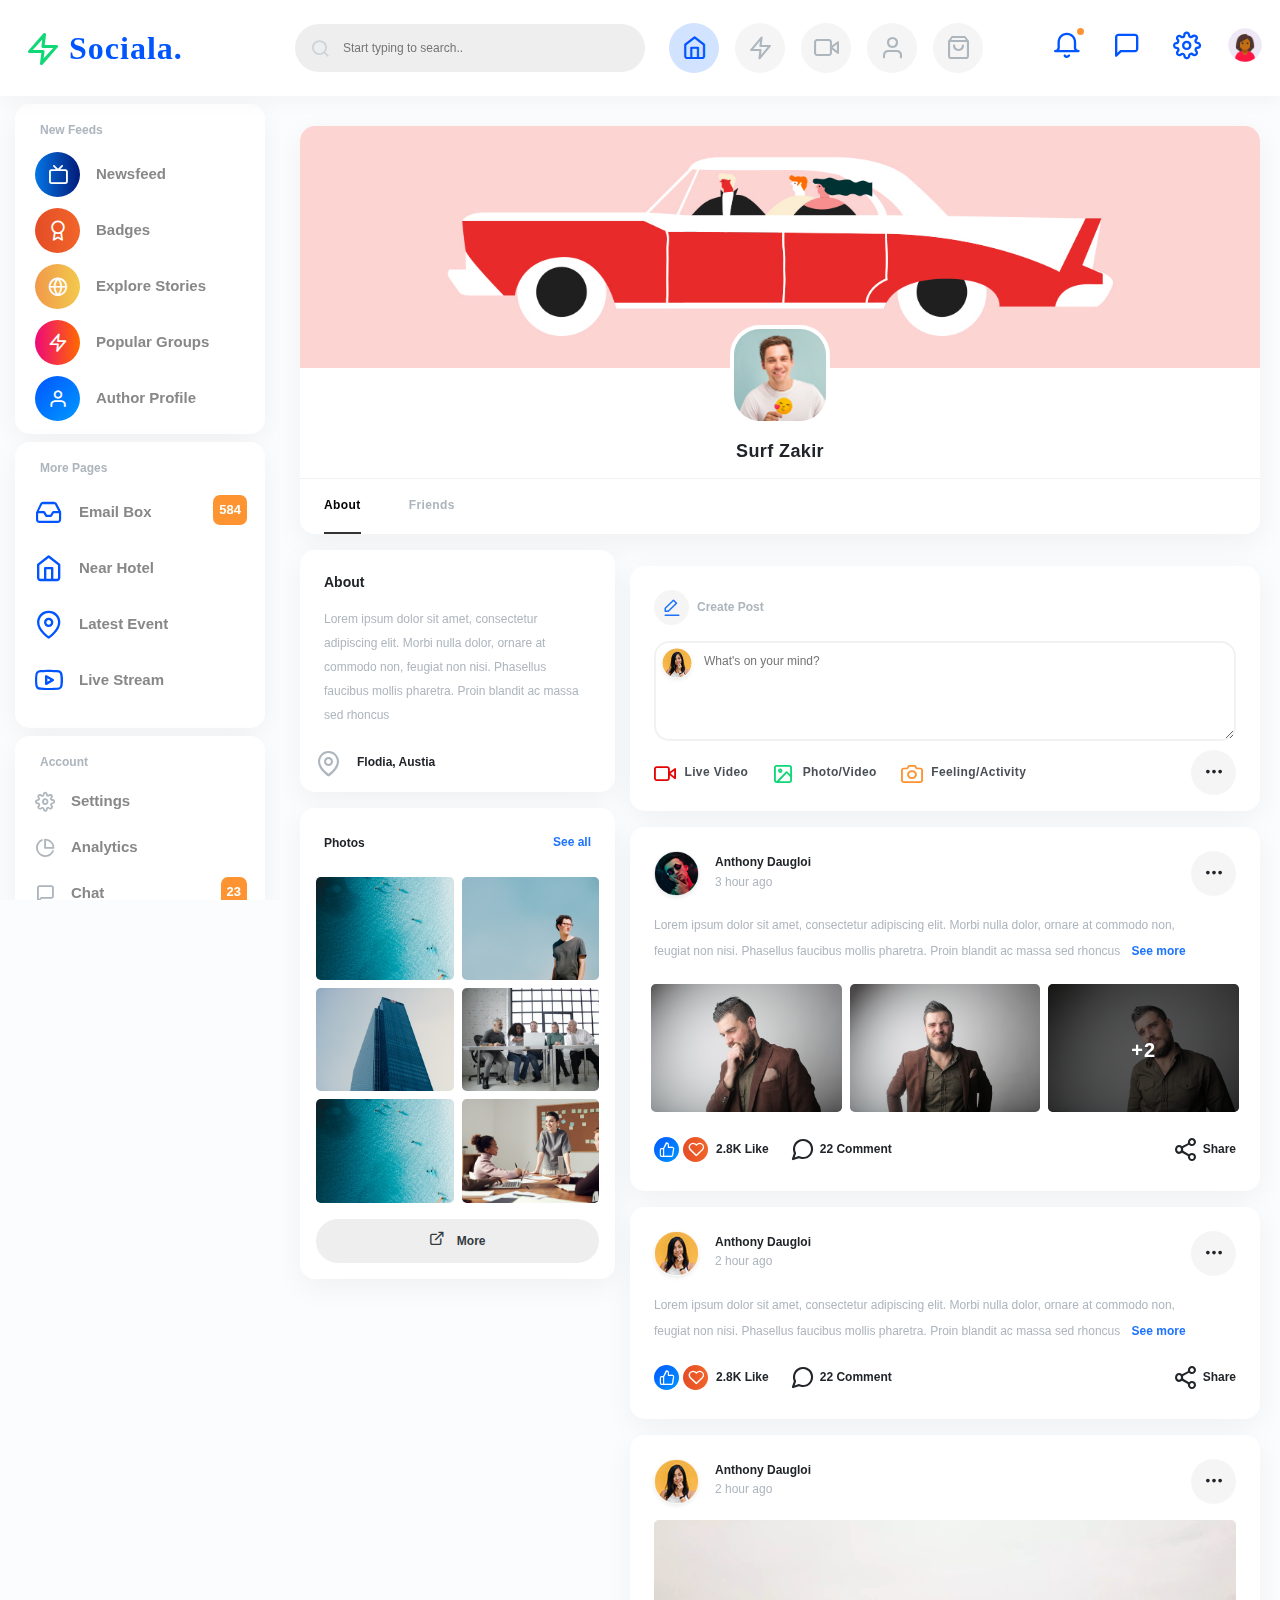
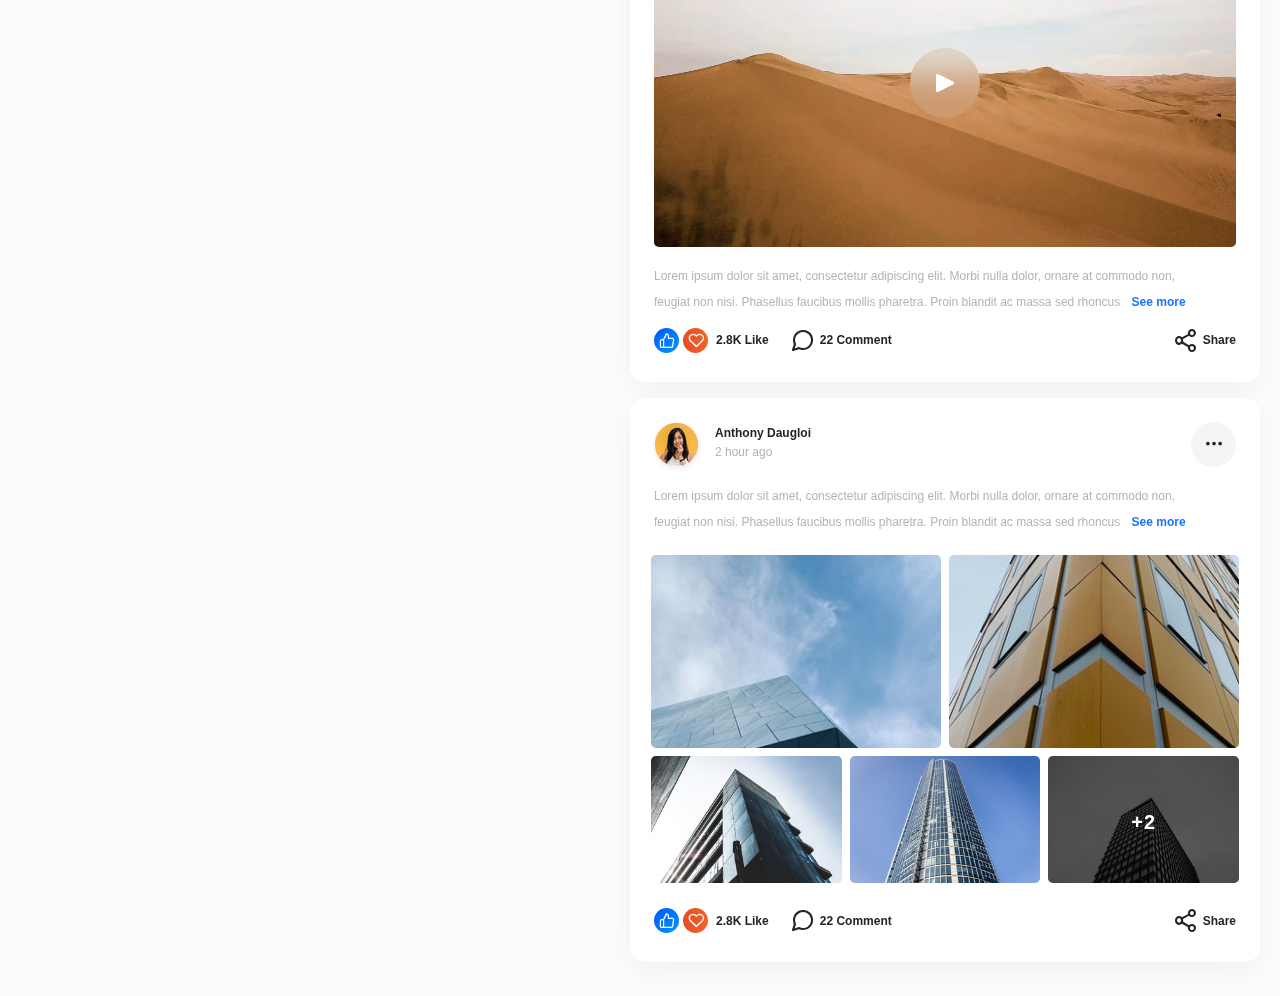
==== commit 6029b777: "some change" ====
--- a/author-page.html
+++ b/author-page.html
@@ -63,7 +63,7 @@
 
                 <div class="card bg-transparent-card w-100 border-0 ps-5 mb-3">
                     <img src="images/user-7.png" alt="user" class="w40 position-absolute left-0">
-                    <h5 class="font-xsss text-grey-900 mb-1 mt-0 fw-700 d-block">Surfiya Zakir <span class="text-grey-400 font-xsssss fw-600 float-right mt-1"> 1 min</span></h5>
+                    <h5 class="font-xsss text-grey-900 mb-1 mt-0 fw-700 d-block">Sura Zakir <span class="text-grey-400 font-xsssss fw-600 float-right mt-1"> 1 min</span></h5>
                     <h6 class="text-grey-500 fw-500 font-xssss lh-4">Mobile Apps UI Designer is require..</h6>
                 </div>
                 <div class="card bg-transparent-card w-100 border-0 ps-5">
@@ -228,17 +228,17 @@
                     <div class="row">
                         <div class="col-xl-12">
                             <div class="card w-100 shadow-xss rounded-xxl border-0 mb-3 mt-3 overflow-hidden">
-                                <div class="card-body position-relative h240 bg-image-cover bg-image-center" style="background-image: url(images/bb-9.jpg);"></div>
+                                <div class="card-body position-relative h240 bg-image-cover bg-image-center" id="cover_photo" style="background-image: url(images/bb-9.jpg);"></div>
                                 <div class="card-body d-block pt-4 text-center position-relative">
-                                    <figure class="avatar mt--6 position-relative w75 z-index-1 w100 z-index-1 ms-auto me-auto"><img src="images/pt-1.jpg" alt="image" class="p-1 bg-white rounded-xl w-100"></figure>
-
-                                    <h4 class="font-xs ls-1 fw-700 text-grey-900">Surfiya Zakir</h4>
-                                    <div class="d-flex align-items-center pt-0 position-absolute left-15 top-10 mt-4 ms-2">
+                                    <figure class="avatar mt--6 position-relative w75 z-index-1 w100 z-index-1 ms-auto me-auto"><img id="author_image" src="images/pt-1.jpg" alt="image" class="p-1 bg-white rounded-xl w-100"></figure>
+
+                                    <h4 class="font-xs ls-1 fw-700 text-grey-900" id="author_name">Surf Zakir</h4>
+                                    <div class="d-none align-items-center pt-0 position-absolute left-15 top-10 mt-4 ms-2">
                                         <h4 class="font-xsssss text-center d-none d-lg-block text-grey-500 fw-600 ms-2 me-2"><b class="text-grey-900 mb-1 font-sm fw-700 d-inline-block ls-3 text-dark">456 </b> Posts</h4>
                                     </div>
                                     <div class="d-flex align-items-center justify-content-center position-absolute right-15 top-10 mt-2 me-2">
-                                        <a href="#" class="d-none d-lg-block bg-success p-3 z-index-1 rounded-3 text-white font-xsssss text-uppercase fw-700 ls-3">Add Friend</a>
-                                        <a href="#" class="d-none d-lg-block bg-greylight btn-round-lg ms-2 rounded-3 text-grey-700"><i class="feather-mail font-md"></i></a>
+                                        <a href="#" class="bg-success p-3 z-index-1 rounded-3 text-white font-xsssss text-uppercase fw-700 ls-3" id="add_to_friend">Add Friend</a>
+                                        <a href="#" class="bg-greylight btn-round-lg ms-2 rounded-3 text-grey-700" id="message"><i class="feather-mail font-md"></i></a>
                                         
                                     </div>
                                 </div>
@@ -260,22 +260,22 @@
                             <div class="card w-100 shadow-xss rounded-xxl border-0 mb-3">
                                 <div class="card-body d-block p-4">
                                     <h4 class="fw-700 mb-3 font-xsss text-grey-900">About</h4>
-                                    <p class="fw-500 text-grey-500 lh-24 font-xssss mb-0">Lorem ipsum dolor sit amet, consectetur adipiscing elit. Morbi nulla dolor, ornare at commodo non, feugiat non nisi. Phasellus faucibus mollis pharetra. Proin blandit ac massa sed rhoncus</p>
-                                </div>
-                                <div class="card-body border-top-xs d-flex">
+                                    <p id="bio" class="fw-500 text-grey-500 lh-24 font-xssss  mb-0">Lorem ipsum dolor sit amet, consectetur adipiscing elit. Morbi nulla dolor, ornare at commodo non, feugiat non nisi. Phasellus faucibus mollis pharetra. Proin blandit ac massa sed rhoncus</p>
+                                </div>
+                                <div class="card-body border-top-xs d-none">
                                     <i class="feather-lock text-grey-500 me-3 font-lg"></i>
                                     <h4 class="fw-700 text-grey-900 font-xssss mt-0">Private <span class="d-block font-xssss fw-500 mt-1 lh-3 text-grey-500">What's up, how are you?</span></h4>
                                 </div>
 
-                                <div class="card-body d-flex pt-0">
+                                <div class="card-body d-none pt-0">
                                     <i class="feather-eye text-grey-500 me-3 font-lg"></i>
                                     <h4 class="fw-700 text-grey-900 font-xssss mt-0">Visble <span class="d-block font-xssss fw-500 mt-1 lh-3 text-grey-500">Anyone can find you</span></h4>
                                 </div>
                                 <div class="card-body d-flex pt-0">
                                     <i class="feather-map-pin text-grey-500 me-3 font-lg"></i>
-                                    <h4 class="fw-700 text-grey-900 font-xssss mt-1">Flodia, Austia </h4>
-                                </div>
-                                <div class="card-body d-flex pt-0">
+                                    <h4 class="fw-700 text-grey-900 font-xssss mt-1" id="address">Flodia, Austia </h4>
+                                </div>
+                                <div class="card-body d-none pt-0">
                                     <i class="feather-users text-grey-500 me-3 font-lg"></i>
                                     <h4 class="fw-700 text-grey-900 font-xssss mt-1">Genarel Group</h4>
                                 </div>
@@ -300,7 +300,7 @@
                                 </div>
                             </div>
                             
-                            <div class="card w-100 shadow-xss rounded-xxl border-0 mb-3">
+                            <div class="card w-100 shadow-xss rounded-xxl border-0 mb-3 d-none">
                                 <div class="card-body d-flex align-items-center  p-4">
                                     <h4 class="fw-700 mb-0 font-xssss text-grey-900">Event</h4>
                                     <a href="#" class="fw-600 ms-auto font-xssss text-primary">See all</a>
@@ -738,7 +738,7 @@
                     <figure class="avatar mb-0 float-left me-2">
                         <img src="images/user-12.png" alt="image" class="w35 me-1">
                     </figure>
-                    <h5 class="fw-700 text-primary font-xssss mt-1 mb-1">Hendrix Stamp</h5>
+                    <h5 class="fw-700 text-primary font-xssss mt-1 mb-1">Henx Stamp</h5>
                     <h4 class="text-grey-500 font-xsssss mt-0 mb-0"><span class="d-inline-block bg-success btn-round-xss m-0"></span> Available</h4>
                     <a href="#" class="font-xssss position-absolute right-0 top-0 mt-3 me-4"><i class="ti-close text-grey-900 mt-2 d-inline-block"></i></a>
                 </div>
